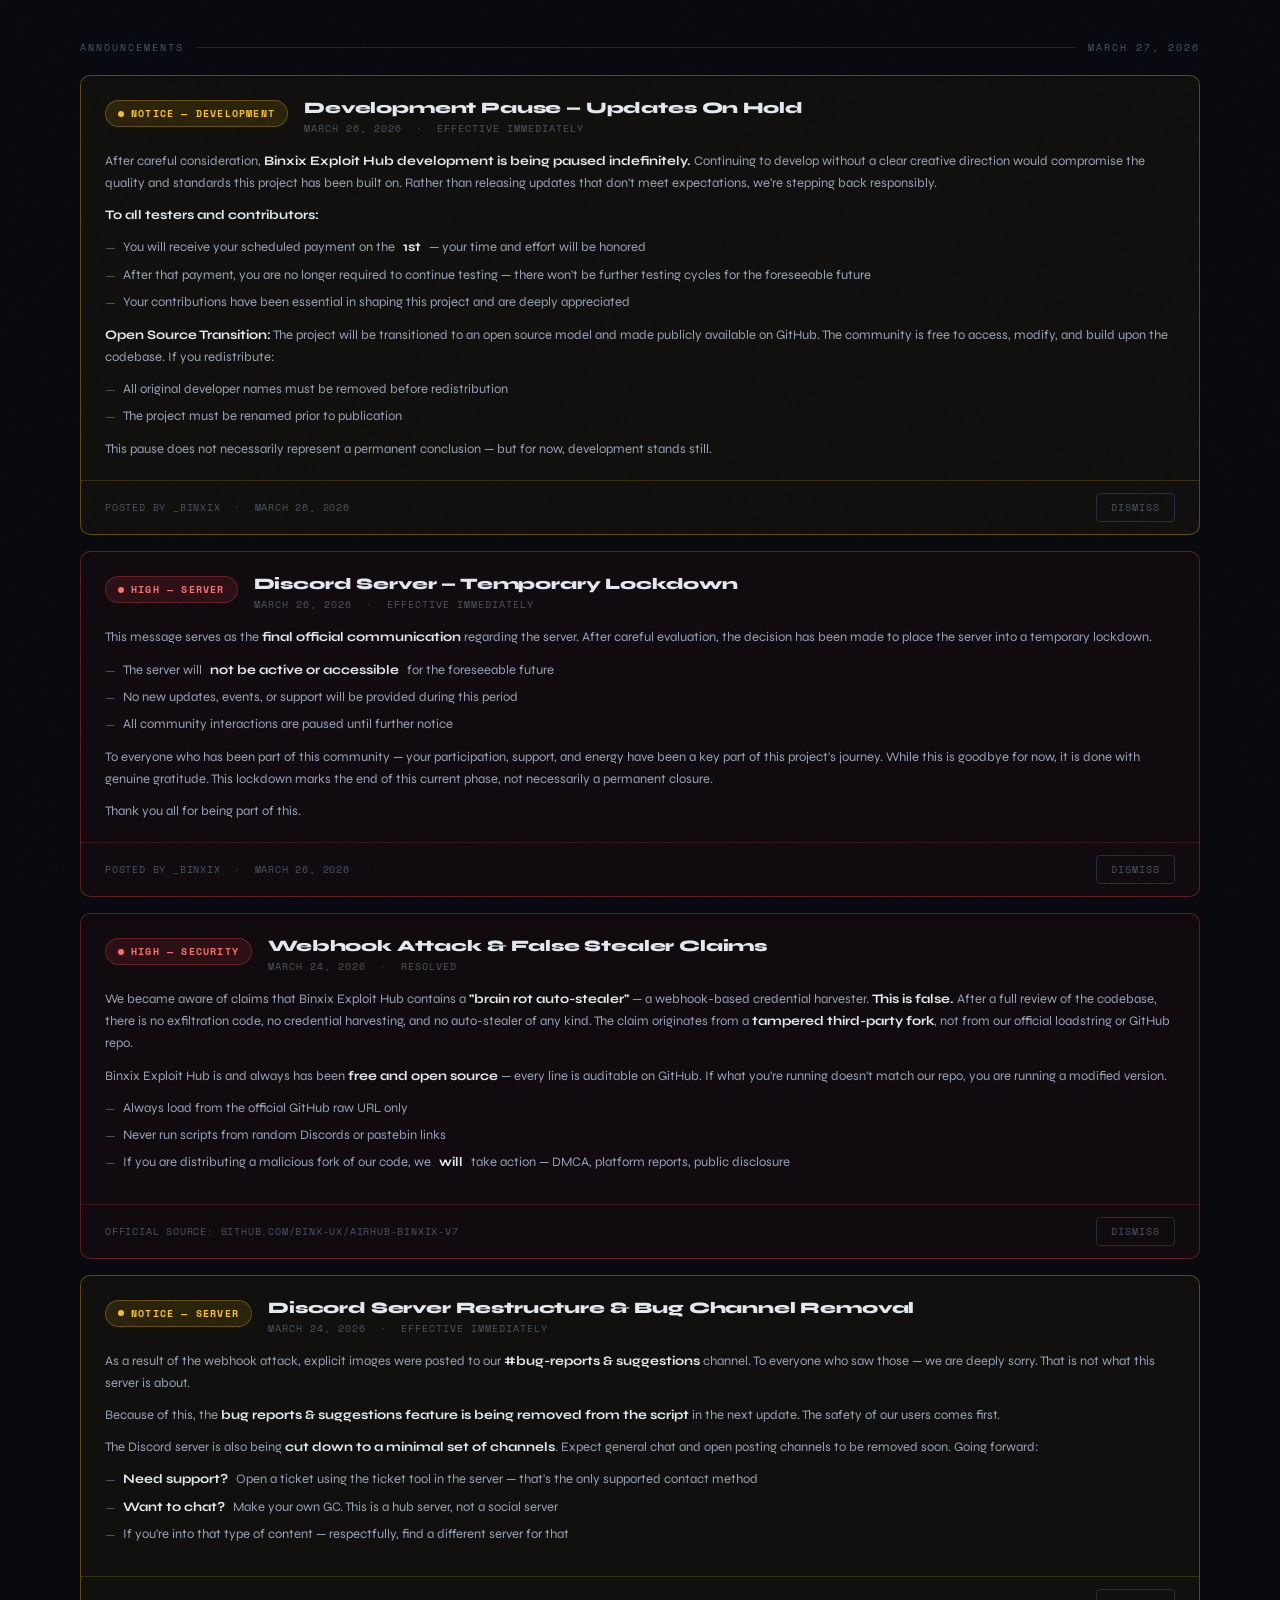
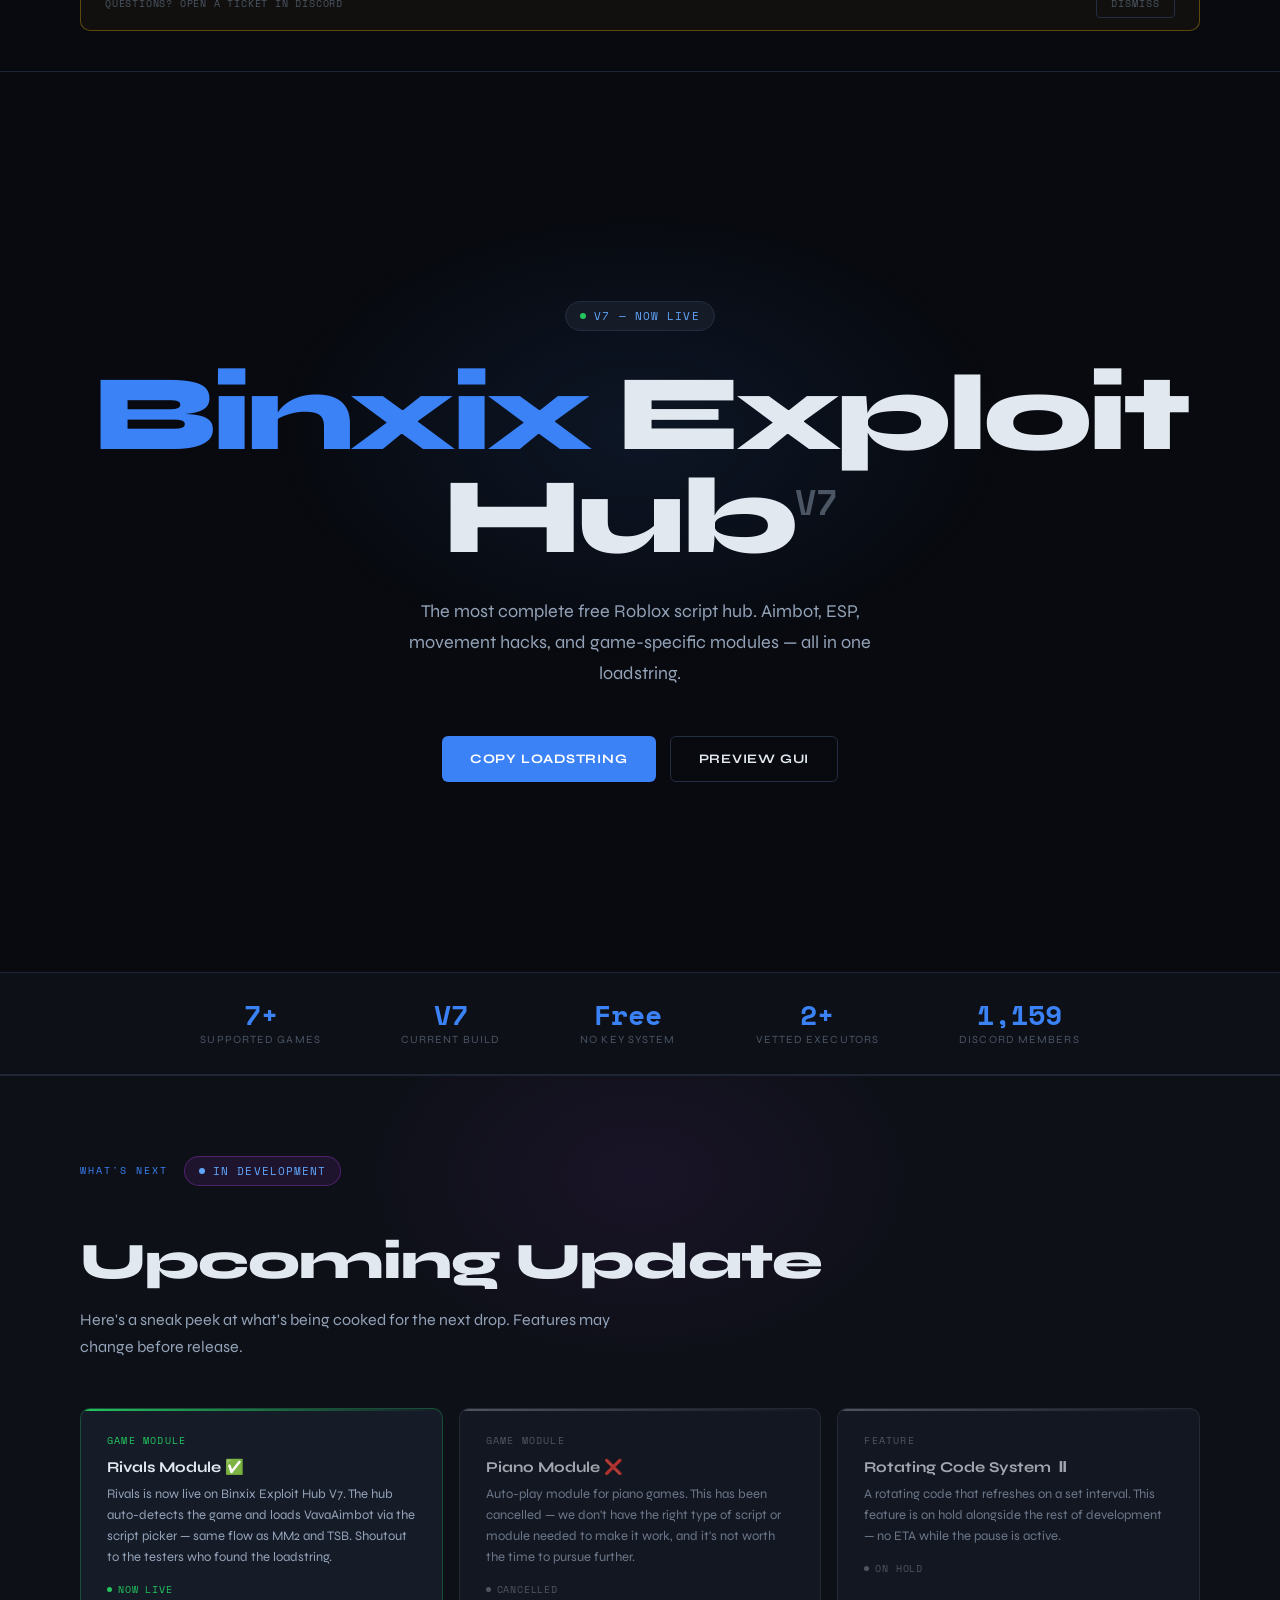
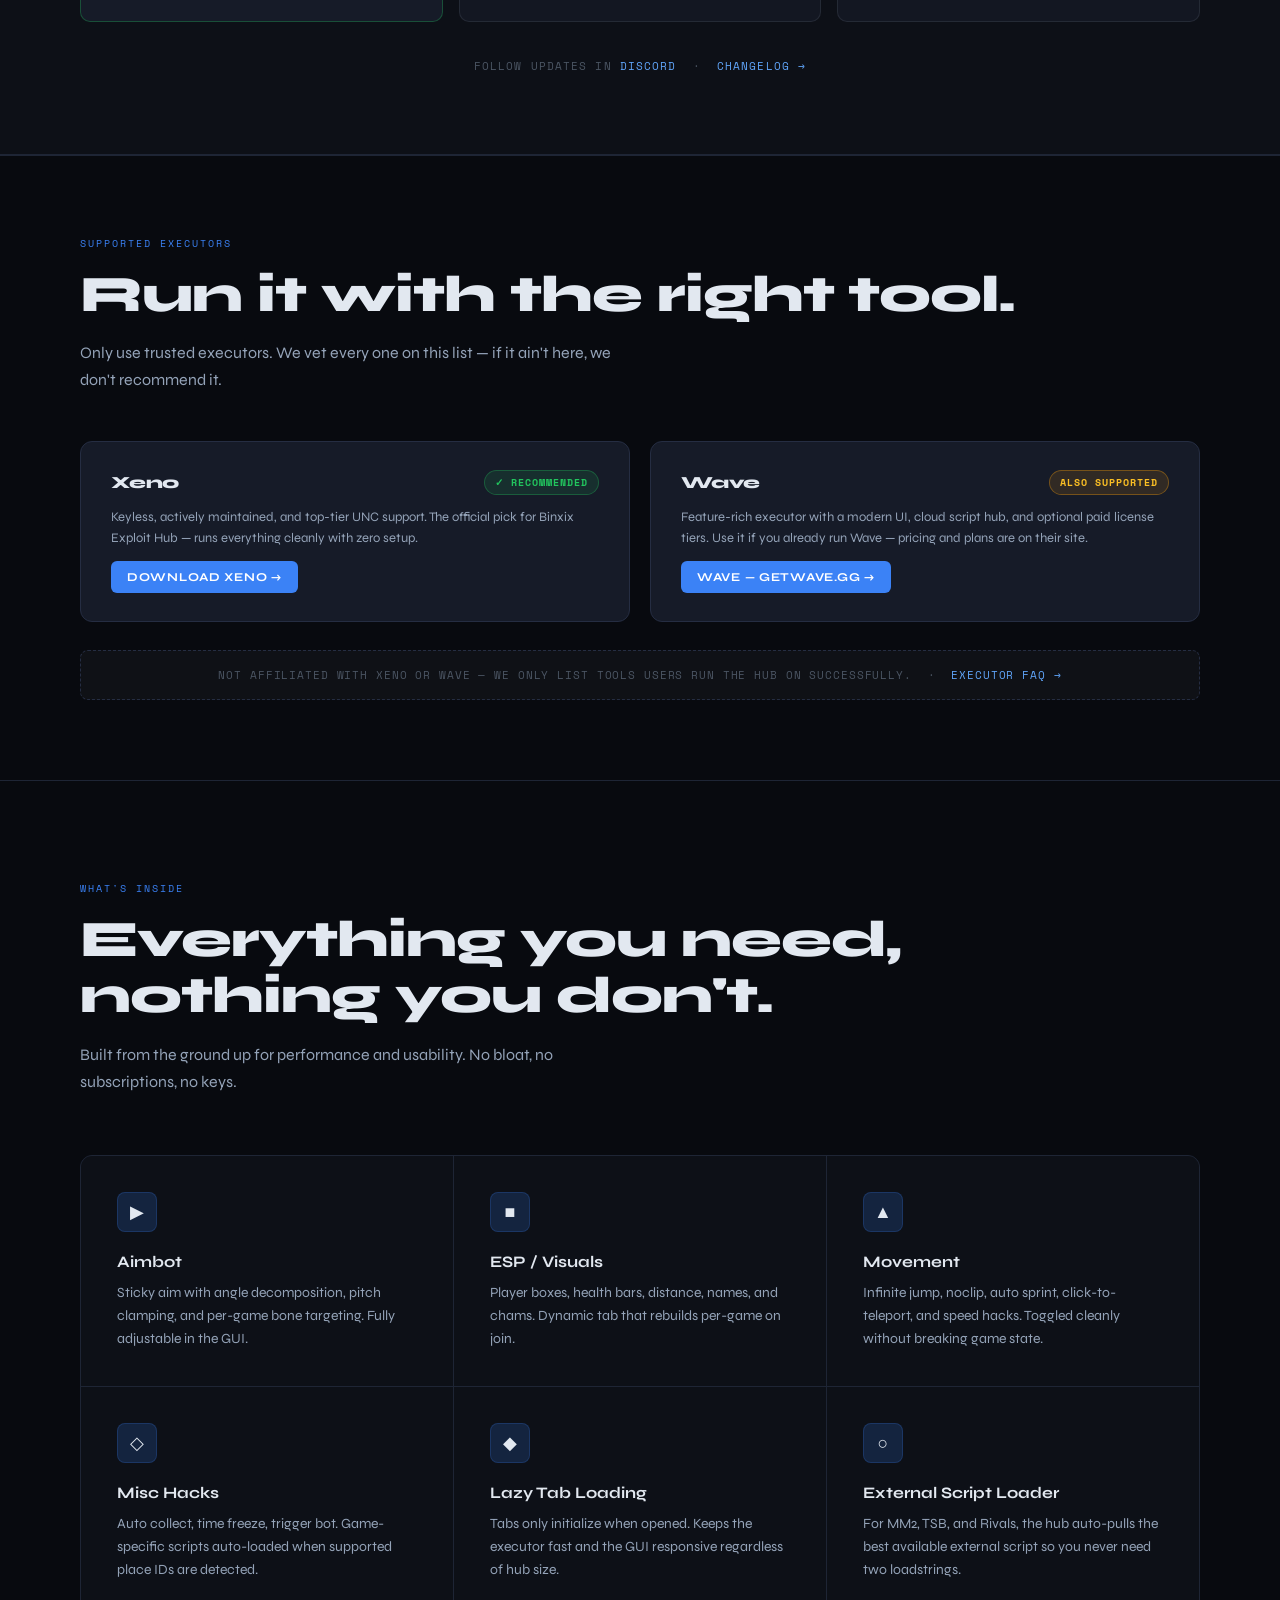
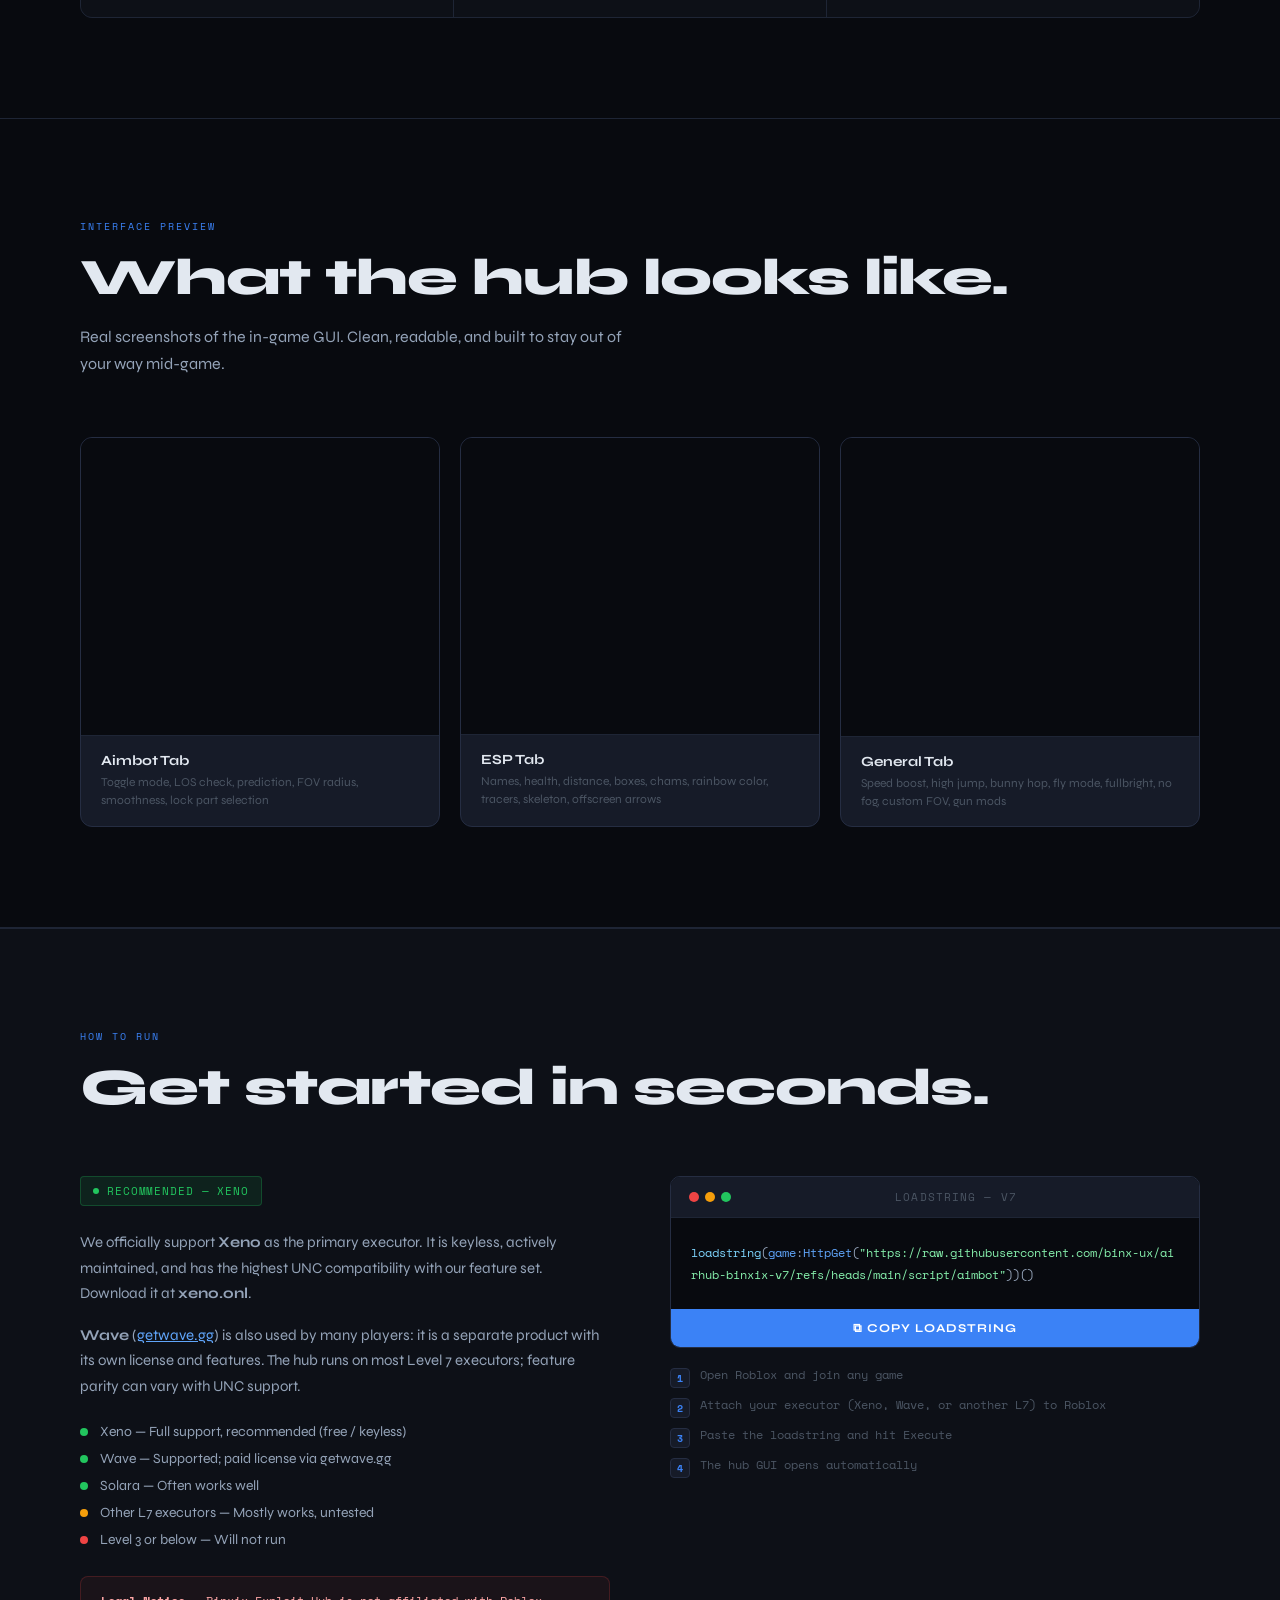
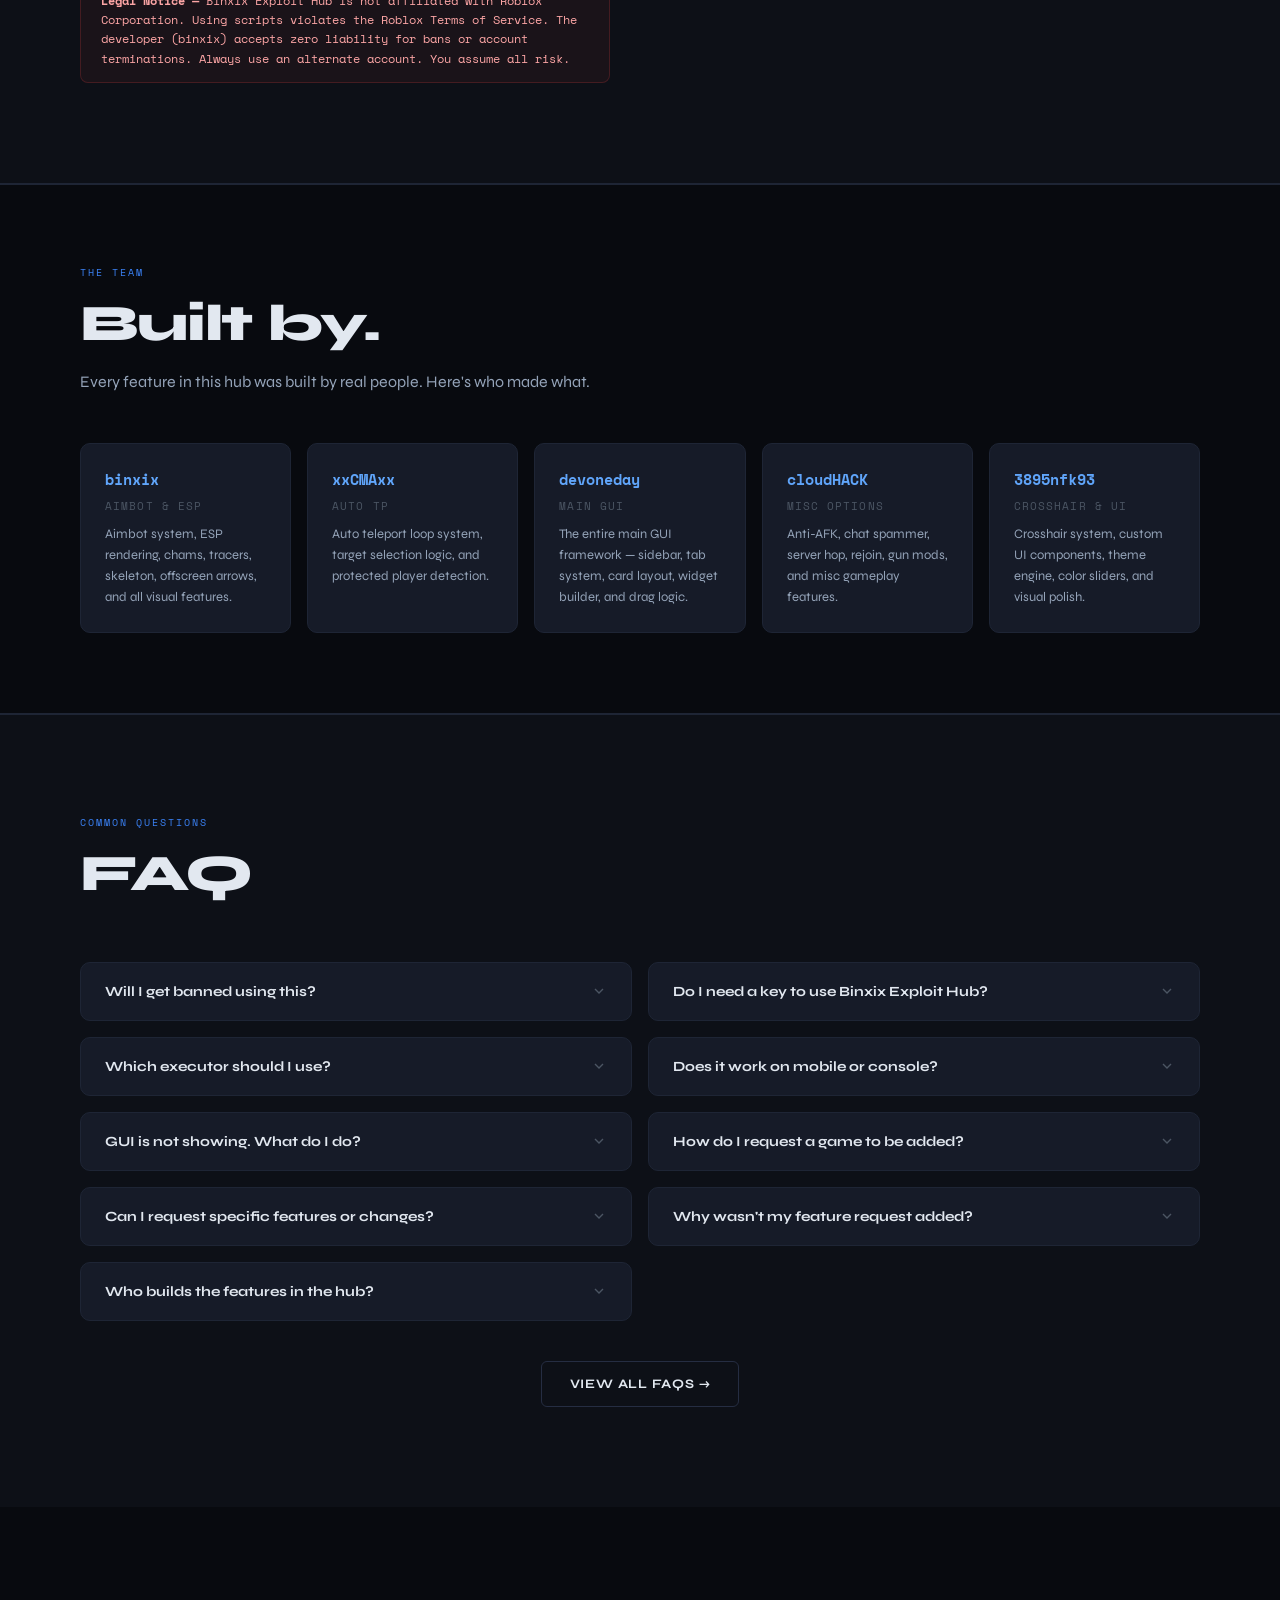
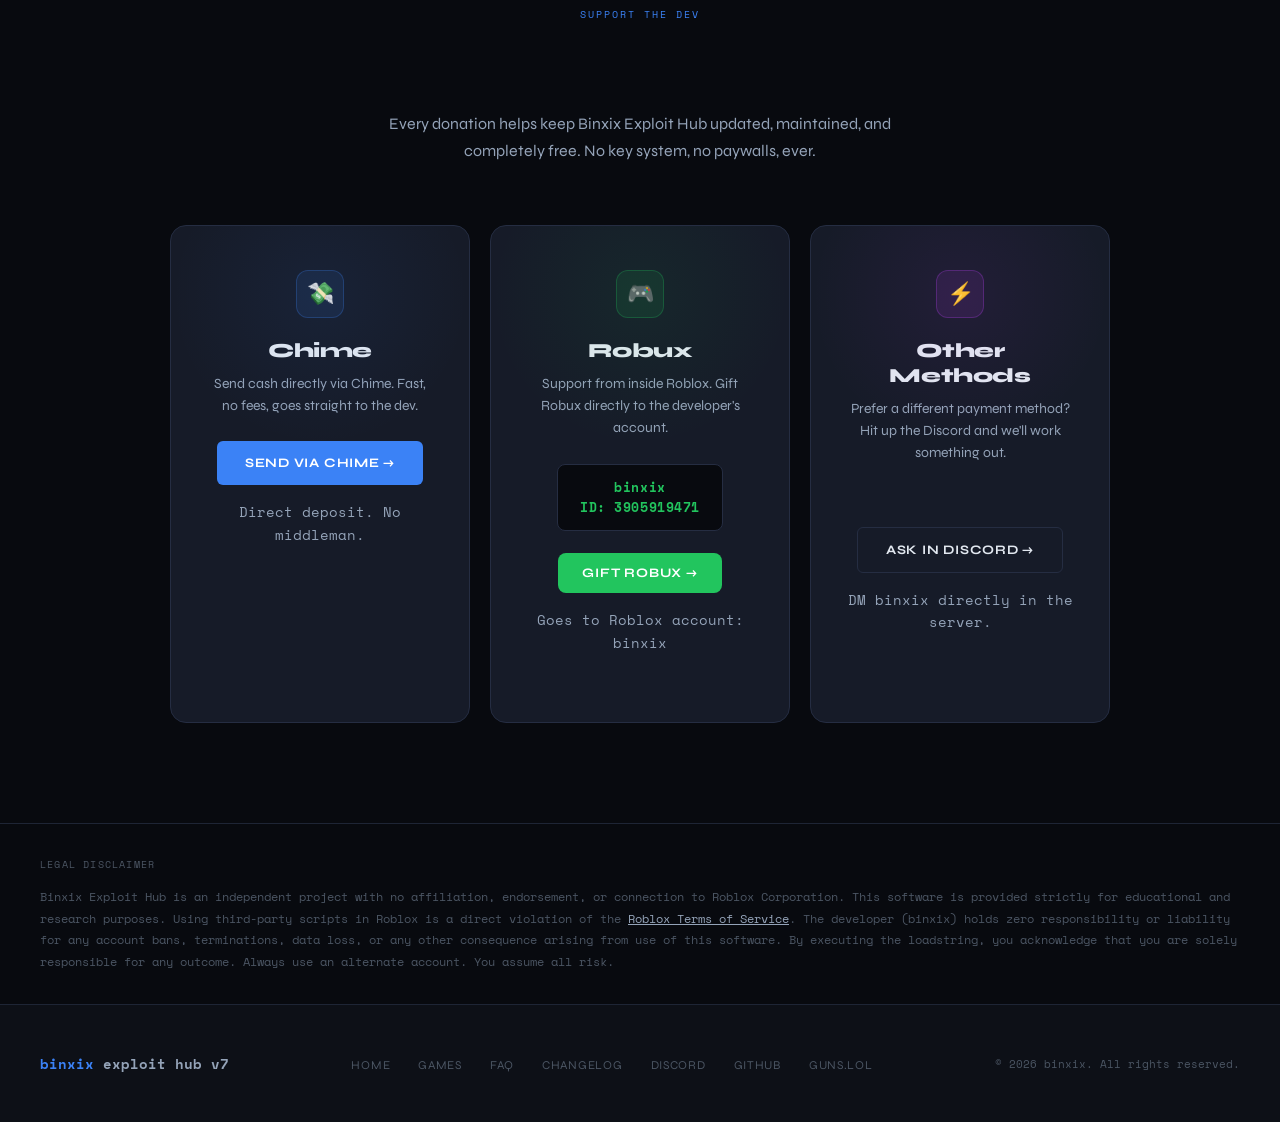
==== index.html @ 873232ff "Short description of what you changed." ====
<!DOCTYPE html>
<html lang="en">
<head>
  <!-- SEO/social URLs use https://binx-ux.github.io/NIX/ — search & replace if you use a custom domain. -->
  <meta charset="UTF-8" />
  <meta name="viewport" content="width=device-width, initial-scale=1.0" />
  <title>Binxix Exploit Hub — Roblox Script Hub</title>
  <meta name="description" content="Binxix Exploit Hub — free Roblox script hub. Aimbot, ESP, movement hacks, and game-specific modules — one loadstring." />
  <link rel="icon" type="image/png" href="assets/images/favicon.png" />
  <link rel="apple-touch-icon" href="assets/images/favicon.png" />
  <meta name="theme-color" content="#080a0f" />
  <link rel="canonical" href="https://binx-ux.github.io/NIX/" />
  <link rel="manifest" href="manifest.webmanifest" />
  <meta property="og:type" content="website" />
  <meta property="og:url" content="https://binx-ux.github.io/NIX/" />
  <meta property="og:title" content="Binxix Exploit Hub — Roblox Script Hub" />
  <meta property="og:description" content="Binxix Exploit Hub — free Roblox script hub. Aimbot, ESP, movement hacks, and game-specific modules — one loadstring." />
  <meta property="og:image" content="https://binx-ux.github.io/NIX/assets/images/favicon.png" />
  <meta property="og:site_name" content="Binxix Exploit Hub" />
  <meta name="twitter:card" content="summary_large_image" />
  <meta name="twitter:title" content="Binxix Exploit Hub — Roblox Script Hub" />
  <meta name="twitter:description" content="Binxix Exploit Hub — free Roblox script hub. Aimbot, ESP, movement hacks, and game-specific modules — one loadstring." />
  <meta name="twitter:image" content="https://binx-ux.github.io/NIX/assets/images/favicon.png" />
  <link rel="preconnect" href="https://fonts.googleapis.com" />
  <link rel="preconnect" href="https://fonts.gstatic.com" crossorigin />
  <link href="https://fonts.googleapis.com/css2?family=Space+Mono:wght@400;700&family=Syne:wght@400;600;700;800&display=swap" rel="stylesheet" />
  <link rel="stylesheet" href="assets/css/shared.css" />
  <style>
    /* ── ANNOUNCEMENTS BANNER ── */
    #announcements {
      position: relative;
      z-index: 900;
      background: var(--bg);
      border-bottom: 1px solid var(--border);
      padding: 40px 0 0;
    }
    #announcements > .ann-inner {
      max-width: 1200px;
      margin: 0 auto;
      padding: 0 40px 40px;
      display: flex;
      flex-direction: column;
      gap: 16px;
    }
    .ann-header {
      display: flex;
      align-items: center;
      gap: 12px;
      margin-bottom: 4px;
    }
    .ann-header-label {
      font-family: 'Space Mono', monospace;
      font-size: 10px;
      letter-spacing: 0.2em;
      text-transform: uppercase;
      color: var(--text3);
    }
    .ann-divider {
      flex: 1;
      height: 1px;
      background: var(--border);
    }

    /* individual notice card */
    .ann-card {
      border-radius: 10px;
      border: 1px solid;
      overflow: hidden;
      position: relative;
    }
    .ann-card.ann-red  { border-color: rgba(239,68,68,0.35); background: rgba(239,68,68,0.04); }
    .ann-card.ann-yellow { border-color: rgba(234,179,8,0.35); background: rgba(234,179,8,0.04); }

    .ann-card-top {
      display: flex;
      align-items: flex-start;
      gap: 16px;
      padding: 22px 24px 0;
    }
    .ann-severity {
      display: inline-flex;
      align-items: center;
      gap: 7px;
      font-family: 'Space Mono', monospace;
      font-size: 10px;
      font-weight: 700;
      text-transform: uppercase;
      letter-spacing: 0.12em;
      padding: 5px 12px;
      border-radius: 100px;
      flex-shrink: 0;
      margin-top: 2px;
    }
    .ann-red  .ann-severity { background: rgba(239,68,68,0.12); border: 1px solid rgba(239,68,68,0.3); color: #f87171; }
    .ann-yellow .ann-severity { background: rgba(234,179,8,0.12); border: 1px solid rgba(234,179,8,0.3); color: #fbbf24; }
    .ann-severity::before {
      content: '';
      width: 6px; height: 6px;
      border-radius: 50%;
      background: currentColor;
      animation: blink 2s infinite;
    }

    .ann-title-wrap { flex: 1; }
    .ann-title {
      font-family: 'Syne', sans-serif;
      font-size: 16px;
      font-weight: 800;
      letter-spacing: -0.01em;
      line-height: 1.2;
      margin-bottom: 4px;
    }
    .ann-date {
      font-family: 'Space Mono', monospace;
      font-size: 10px;
      color: var(--text3);
      letter-spacing: 0.1em;
      text-transform: uppercase;
    }

    .ann-body {
      padding: 14px 24px 20px;
      font-size: 13px;
      color: var(--text2);
      line-height: 1.7;
    }
    .ann-body p { margin: 0 0 10px; }
    .ann-body p:last-child { margin-bottom: 0; }

    .ann-body strong { color: var(--text); }

    .ann-body .ann-list {
      list-style: none;
      padding: 0;
      margin: 6px 0 10px;
      display: flex;
      flex-direction: column;
      gap: 4px;
    }
    .ann-body .ann-list li {
      display: flex;
      align-items: flex-start;
      gap: 8px;
      font-size: 13px;
      color: var(--text2);
    }
    .ann-body .ann-list li::before {
      content: '—';
      color: var(--text3);
      flex-shrink: 0;
      margin-top: 1px;
    }

    .ann-footer {
      border-top: 1px solid;
      padding: 12px 24px;
      display: flex;
      align-items: center;
      justify-content: space-between;
      gap: 12px;
      flex-wrap: wrap;
    }
    .ann-red  .ann-footer { border-color: rgba(239,68,68,0.18); }
    .ann-yellow .ann-footer { border-color: rgba(234,179,8,0.18); }

    .ann-footer-note {
      font-family: 'Space Mono', monospace;
      font-size: 10px;
      color: var(--text3);
      letter-spacing: 0.08em;
      text-transform: uppercase;
    }
    .ann-dismiss {
      background: none;
      border: 1px solid var(--border2);
      color: var(--text3);
      font-family: 'Space Mono', monospace;
      font-size: 10px;
      letter-spacing: 0.1em;
      text-transform: uppercase;
      padding: 6px 14px;
      border-radius: 4px;
      cursor: pointer;
      transition: color 0.2s, border-color 0.2s;
    }
    .ann-dismiss:hover { color: var(--text); border-color: var(--text3); }

    /* collapse animation */
    .ann-card {
      transition: max-height 0.4s ease, opacity 0.3s ease, margin 0.3s ease;
      max-height: 800px;
      opacity: 1;
    }
    .ann-card.dismissed {
      max-height: 0 !important;
      opacity: 0;
      margin: 0;
      border: none;
      padding: 0;
      overflow: hidden;
    }

    #announcements.all-dismissed {
      display: none;
    }

    @media (max-width: 600px) {
      #announcements > .ann-inner { padding: 0 20px 32px; }
      .ann-card-top { flex-direction: column; gap: 10px; }
      .ann-title { font-size: 14px; }
    }

    /* ── REST OF PAGE STYLES (unchanged) ── */
    #loader {
      position: fixed; inset: 0;
      background: var(--bg);
      z-index: 10000;
      display: flex; flex-direction: column;
      align-items: center; justify-content: center; gap: 28px;
      transition: opacity 0.5s ease;
    }
    #loader.done { opacity: 0; pointer-events: none; }
    .loader-logo { font-family: 'Space Mono', monospace; font-size: 22px; font-weight: 700; letter-spacing: 0.08em; color: var(--text); animation: lpulse 1s ease infinite alternate; }
    .loader-logo span { color: var(--accent); }
    @keyframes lpulse { from{opacity:0.4} to{opacity:1} }
    .loader-bar-wrap { width: 220px; height: 2px; background: var(--border); border-radius: 2px; overflow: hidden; }
    .loader-bar { height: 100%; background: var(--accent); animation: lfill 1.3s cubic-bezier(.4,0,.2,1) forwards; }
    @keyframes lfill { from{width:0} to{width:100%} }
    .loader-tag { font-family: 'Space Mono', monospace; font-size: 10px; color: var(--text3); letter-spacing: 0.2em; text-transform: uppercase; }

    .hero {
      min-height: 100vh; display: flex; flex-direction: column;
      align-items: center; justify-content: center; text-align: center;
      padding: 120px 40px 80px; position: relative; z-index: 1;
    }
    .hero-glow {
      position: absolute; top: 40%; left: 50%; transform: translate(-50%,-50%);
      width: 800px; height: 500px;
      background: radial-gradient(ellipse, rgba(59,130,246,0.10) 0%, transparent 65%);
      pointer-events: none;
    }
    .hero-tag {
      display: inline-flex; align-items: center; gap: 8px;
      background: var(--surface); border: 1px solid var(--border2);
      padding: 6px 14px; border-radius: 100px;
      font-size: 11px; font-family: 'Space Mono', monospace;
      color: var(--accent2); letter-spacing: 0.1em; text-transform: uppercase; margin-bottom: 32px;
      animation: fadeUp 0.6s 1.5s ease both;
    }
    .hero-tag::before { content:''; width:6px; height:6px; background:var(--green); border-radius:50%; animation:blink 2s infinite; }
    @keyframes blink { 0%,100%{opacity:1} 50%{opacity:0.2} }
    .hero h1 { font-size: clamp(56px,9vw,108px); font-weight:800; line-height:0.95; letter-spacing:-0.04em; animation:fadeUp 0.6s 1.6s ease both; }
    .hero h1 .hl { color: var(--accent); }
    .hero h1 .ver { font-family:'Space Mono',monospace; font-size:0.32em; color:var(--text3); vertical-align:super; letter-spacing:0; }
    .hero-sub { font-size:clamp(15px,2vw,18px); color:var(--text2); max-width:500px; line-height:1.7; margin:28px auto 48px; animation:fadeUp 0.6s 1.7s ease both; }
    .hero-actions { display:flex; gap:14px; flex-wrap:wrap; justify-content:center; animation:fadeUp 0.6s 1.8s ease both; }
    @keyframes fadeUp { from{opacity:0;transform:translateY(20px)} to{opacity:1;transform:translateY(0)} }

    .stats-bar {
      border-top:1px solid var(--border); border-bottom:1px solid var(--border);
      background:var(--bg2); padding:28px 40px;
      display:flex; justify-content:center; gap:80px; flex-wrap:wrap;
      position:relative; z-index:1;
    }
    .stat { text-align:center; }
    .stat-num { font-family:'Space Mono',monospace; font-size:28px; font-weight:700; color:var(--accent); line-height:1; }
    .stat-label { font-size:11px; color:var(--text3); text-transform:uppercase; letter-spacing:0.1em; margin-top:4px; }

    section { padding:100px 40px; max-width:1200px; margin:0 auto; position:relative; z-index:1; }

    #upcoming {
      background: var(--bg2);
      border-top: 1px solid var(--border);
      border-bottom: 1px solid var(--border);
      max-width: 100%;
      padding: 80px 0;
      position: relative;
      z-index: 1;
      overflow: hidden;
    }
    #upcoming::before {
      content: '';
      position: absolute;
      top: -100px; left: 50%; transform: translateX(-50%);
      width: 600px; height: 400px;
      background: radial-gradient(ellipse, rgba(191,64,255,0.07) 0%, transparent 70%);
      pointer-events: none;
    }
    #upcoming > .inner { max-width: 1200px; margin: 0 auto; padding: 0 40px; }
    .upcoming-header { display: flex; align-items: center; gap: 16px; margin-bottom: 48px; flex-wrap: wrap; }
    .upcoming-badge {
      display: inline-flex; align-items: center; gap: 8px;
      background: rgba(191,64,255,0.1); border: 1px solid rgba(191,64,255,0.3);
      color: var(--accent2); font-size: 11px; font-family: 'Space Mono', monospace;
      padding: 6px 14px; border-radius: 100px; letter-spacing: 0.1em; text-transform: uppercase;
    }
    .upcoming-badge::before { content:''; width:6px; height:6px; background:var(--accent2); border-radius:50%; animation:blink 1.5s infinite; }
    .upcoming-grid {
      display: grid;
      grid-template-columns: repeat(auto-fit, minmax(260px, 1fr));
      gap: 16px;
    }
    .upcoming-item {
      background: var(--surface);
      border: 1px solid var(--border);
      border-radius: 10px;
      padding: 24px 26px;
      position: relative;
      overflow: hidden;
      transition: border-color 0.2s, transform 0.2s;
    }
    .upcoming-item:hover { border-color: rgba(191,64,255,0.4); transform: translateY(-2px); }
    .upcoming-item::before {
      content: '';
      position: absolute;
      top: 0; left: 0; right: 0; height: 2px;
      background: linear-gradient(90deg, var(--accent2), transparent);
      opacity: 0;
      transition: opacity 0.2s;
    }
    .upcoming-item:hover::before { opacity: 1; }
    .upcoming-item.live { border-color: rgba(34,197,94,0.3); }
    .upcoming-item.live::before { background: linear-gradient(90deg, var(--green), transparent); opacity: 1; }
    .upcoming-item.live:hover { border-color: rgba(34,197,94,0.55); }
    .upcoming-item.cancelled { border-color: rgba(107,114,128,0.3); opacity: 0.7; }
    .upcoming-item.cancelled::before { background: linear-gradient(90deg, #6b7280, transparent); opacity: 1; }
    .upcoming-item.cancelled:hover { border-color: rgba(107,114,128,0.5); transform: none; }
    .upcoming-item-tag { font-family: 'Space Mono', monospace; font-size: 10px; color: var(--accent2); text-transform: uppercase; letter-spacing: 0.12em; margin-bottom: 10px; }
    .upcoming-item.live .upcoming-item-tag { color: var(--green); }
    .upcoming-item.cancelled .upcoming-item-tag { color: #6b7280; }
    .upcoming-item h4 { font-size: 15px; font-weight: 700; margin-bottom: 8px; }
    .upcoming-item p { font-size: 13px; color: var(--text2); line-height: 1.6; }
    .upcoming-status { display: inline-flex; align-items: center; gap: 6px; font-family: 'Space Mono', monospace; font-size: 10px; color: var(--text3); margin-top: 14px; text-transform: uppercase; letter-spacing: 0.08em; }
    .upcoming-status .dot { width: 5px; height: 5px; border-radius: 50%; }
    .upcoming-status .dot.wip { background: var(--accent2); animation: blink 1.5s infinite; }
    .upcoming-status .dot.live { background: var(--green); }
    .upcoming-status .dot.soon { background: var(--yellow); }
    .upcoming-status .dot.delayed { background: var(--red); }
    .upcoming-status .dot.eta { background: #f97316; }
    .upcoming-status .dot.cancelled { background: #6b7280; }
    .upcoming-status.cancelled-status { color: #6b7280; }
    .upcoming-status.live-status { color: var(--green); }

    #executors { background:var(--bg); border-top:1px solid var(--border); border-bottom:1px solid var(--border); max-width:100%; padding:80px 0; position:relative; z-index:1; }
    #executors > .inner { max-width:1200px; margin:0 auto; padding:0 40px; }
    .executor-cards { display:flex; gap:20px; flex-wrap:wrap; margin-top:48px; }
    .exec-card { background: var(--surface); border: 1px solid var(--border2); border-radius:12px; padding: 28px 30px; flex: 1; min-width: 240px; display: flex; flex-direction: column; gap: 12px; transition: border-color 0.2s, transform 0.2s; }
    .exec-card:hover { border-color: rgba(59,130,246,0.45); transform: translateY(-2px); }
    .exec-card.coming { opacity: 0.55; cursor: default; }
    .exec-card.coming:hover { transform: none; border-color: var(--border2); }
    .exec-card-top { display:flex; align-items:center; justify-content:space-between; gap:12px; }
    .exec-card-name { font-size:17px; font-weight:800; letter-spacing:-0.01em; }
    .exec-status-pill { font-family:'Space Mono',monospace; font-size:10px; font-weight:700; text-transform:uppercase; letter-spacing:0.1em; padding: 4px 10px; border-radius:100px; }
    .pill-green { background:rgba(34,197,94,0.12); border:1px solid rgba(34,197,94,0.3); color:var(--green); }
    .pill-gray  { background:rgba(255,255,255,0.05); border:1px solid var(--border); color:var(--text3); }
    .pill-amber { background:rgba(245,158,11,0.12); border:1px solid rgba(245,158,11,0.35); color:#fbbf24; }
    .exec-card p { font-size:13px; color:var(--text2); line-height:1.6; flex:1; }
    .exec-card a.btn-sm { display:inline-flex; align-items:center; gap:6px; background:var(--accent); color:#fff; text-decoration:none; font-family:'Syne',sans-serif; font-size:12px; font-weight:700; padding:9px 16px; border-radius:6px; text-transform:uppercase; letter-spacing:0.06em; transition:background 0.2s; align-self:flex-start; }
    .exec-card a.btn-sm:hover { background:var(--accent3); }
    .exec-standby { margin-top:28px; background:rgba(255,255,255,0.03); border:1px dashed var(--border2); border-radius:8px; padding:16px 22px; font-family:'Space Mono',monospace; font-size:11px; color:var(--text3); letter-spacing:0.08em; text-align:center; text-transform:uppercase; }
    .exec-standby span { color:var(--accent2); }

    .features-grid { display:grid; grid-template-columns:repeat(auto-fit,minmax(280px,1fr)); gap:1px; background:var(--border); border:1px solid var(--border); border-radius:12px; overflow:hidden; margin-top:60px; }
    .feature-card { background:var(--bg2); padding:36px; transition:background 0.2s; }
    .feature-card:hover { background:var(--surface); }
    .feature-icon { width:40px; height:40px; border-radius:8px; background:var(--glow); border:1px solid rgba(59,130,246,0.2); display:flex; align-items:center; justify-content:center; font-size:18px; margin-bottom:20px; }
    .feature-card h3 { font-size:16px; font-weight:700; margin-bottom:10px; }
    .feature-card p { font-size:14px; color:var(--text2); line-height:1.65; }

    .preview-grid { display:grid; grid-template-columns:repeat(auto-fit,minmax(300px,1fr)); gap:20px; margin-top:60px; }
    .preview-card { background:var(--surface); border:1px solid var(--border2); border-radius:12px; overflow:hidden; transition:border-color 0.2s,transform 0.2s; }
    .preview-card:hover { border-color: rgba(191,64,255,0.5); transform:translateY(-3px); box-shadow: 0 12px 40px rgba(191,64,255,0.08); }
    .preview-screen-img { background:var(--bg); border-bottom:1px solid var(--border); overflow:hidden; line-height:0; }
    .preview-screen-img img { width:100%; display:block; object-fit:cover; transition: transform 0.3s ease; }
    .preview-card:hover .preview-screen-img img { transform: scale(1.02); }
    .preview-label { padding:16px 20px; }
    .preview-label h4 { font-size:14px; font-weight:700; margin-bottom:4px; }
    .preview-label p { font-size:12px; color:var(--text3); line-height:1.5; }

    #executor { background:var(--bg2); border-top:1px solid var(--border); border-bottom:1px solid var(--border); max-width:100%; padding:100px 0; position:relative; z-index:1; }
    #executor > .inner { max-width:1200px; margin:0 auto; padding:0 40px; }
    .executor-layout { display:grid; grid-template-columns:1fr 1fr; gap:60px; align-items:start; margin-top:60px; }
    .executor-badge { display:inline-flex; align-items:center; gap:8px; background:rgba(34,197,94,0.1); border:1px solid rgba(34,197,94,0.25); color:var(--green); font-size:11px; font-family:'Space Mono',monospace; padding:6px 12px; border-radius:4px; letter-spacing:0.08em; text-transform:uppercase; margin-bottom:24px; }
    .executor-badge::before { content:''; width:6px; height:6px; background:currentColor; border-radius:50%; }
    .executor-info p { color:var(--text2); font-size:15px; line-height:1.7; margin-bottom:16px; }
    .compat-list { list-style:none; display:flex; flex-direction:column; gap:10px; margin-top:24px; }
    .compat-list li { display:flex; align-items:center; gap:12px; font-size:14px; color:var(--text2); }
    .compat-dot { width:8px; height:8px; border-radius:50%; flex-shrink:0; }
    .dot-green{background:var(--green)} .dot-yellow{background:var(--yellow)} .dot-red{background:var(--red)}
    .code-box { background:var(--bg); border:1px solid var(--border2); border-radius:10px; overflow:hidden; }
    .code-header { display:flex; align-items:center; justify-content:space-between; padding:12px 18px; border-bottom:1px solid var(--border); background:var(--surface); }
    .code-dots { display:flex; gap:6px; }
    .code-dot { width:10px; height:10px; border-radius:50%; }
    .code-dot.r{background:#ef4444} .code-dot.y{background:#f59e0b} .code-dot.g{background:#22c55e}
    .code-label { font-family:'Space Mono',monospace; font-size:11px; color:var(--text3); letter-spacing:0.1em; }
    .code-body { padding:24px 20px; font-family:'Space Mono',monospace; font-size:12px; line-height:1.8; color:var(--text2); word-break:break-all; }
    .code-body .kw{color:#7dd3fc} .code-body .fn{color:var(--accent2)} .code-body .str{color:#86efac}
    .copy-btn { display:flex; align-items:center; gap:8px; background:var(--accent); color:#fff; border:none; font-family:'Syne',sans-serif; font-size:12px; font-weight:700; padding:12px 18px; cursor:pointer; width:100%; justify-content:center; text-transform:uppercase; letter-spacing:0.08em; transition:background 0.2s; }
    .copy-btn:hover { background:var(--accent3); }
    .steps-list { list-style:none; display:flex; flex-direction:column; gap:8px; margin-top:18px; font-family:'Space Mono',monospace; font-size:12px; color:var(--text3); }
    .steps-list li { display:flex; gap:10px; align-items:flex-start; }
    .step-num { background:var(--surface); border:1px solid var(--border2); color:var(--accent); font-size:10px; width:20px; height:20px; border-radius:4px; display:flex; align-items:center; justify-content:center; flex-shrink:0; margin-top:2px; font-weight:700; }
    .disclaimer { background:rgba(239,68,68,0.06); border:1px solid rgba(239,68,68,0.2); border-radius:8px; padding:14px 20px; font-size:12px; color:#fca5a5; font-family:'Space Mono',monospace; line-height:1.6; margin-top:28px; }

    #faq { background:var(--bg2); border-top:1px solid var(--border); max-width:100%; padding:100px 0; position:relative; z-index:1; }
    #faq > .inner { max-width:1200px; margin:0 auto; padding:0 40px; }
    .faq-grid { display:grid; grid-template-columns:1fr 1fr; gap:16px; margin-top:60px; }
    .faq-item { background:var(--surface); border:1px solid var(--border); border-radius:10px; overflow:hidden; }
    .faq-q { width:100%; background:none; border:none; padding:20px 24px; text-align:left; display:flex; align-items:center; justify-content:space-between; gap:16px; cursor:pointer; font-family:'Syne',sans-serif; font-size:14px; font-weight:700; color:var(--text); transition:color 0.2s; }
    .faq-q:hover { color:var(--accent2); }
    .faq-chevron { width:16px; height:16px; color:var(--text3); flex-shrink:0; transition:transform 0.3s; }
    .faq-item.open .faq-chevron { transform:rotate(180deg); }
    .faq-a { max-height:0; overflow:hidden; transition:max-height 0.35s ease, padding 0.2s; font-size:14px; color:var(--text2); line-height:1.7; padding:0 24px; }
    .faq-item.open .faq-a { max-height:300px; padding:0 24px 20px; }

    #credits { background: var(--bg); border-top: 1px solid var(--border); border-bottom: 1px solid var(--border); max-width: 100%; padding: 80px 0; position: relative; z-index: 1; }
    #credits > .inner { max-width: 1200px; margin: 0 auto; padding: 0 40px; }
    .credits-grid { display: grid; grid-template-columns: repeat(auto-fit, minmax(200px, 1fr)); gap: 16px; margin-top: 48px; }
    .credit-card { background: var(--surface); border: 1px solid var(--border); border-radius: 10px; padding: 24px; position: relative; overflow: hidden; transition: border-color 0.2s, transform 0.2s; }
    .credit-card:hover { border-color: rgba(191,64,255,0.4); transform: translateY(-2px); }
    .credit-card::before { content: ''; position: absolute; top: 0; left: 0; right: 0; height: 2px; background: linear-gradient(90deg, var(--accent2), transparent); opacity: 0; transition: opacity 0.2s; }
    .credit-card:hover::before { opacity: 1; }
    .credit-handle { font-family: 'Space Mono', monospace; font-size: 15px; font-weight: 700; color: var(--accent2); margin-bottom: 8px; }
    .credit-role { font-size: 11px; text-transform: uppercase; letter-spacing: 0.1em; color: var(--text3); font-family: 'Space Mono', monospace; margin-bottom: 10px; }
    .credit-desc { font-size: 13px; color: var(--text2); line-height: 1.6; }

    #donate { text-align:center; }
    .donate-cards-wrap { display: flex; gap: 20px; flex-wrap: wrap; justify-content: center; margin-top: 60px; }
    .donate-card { background: var(--surface); border: 1px solid var(--border2); border-radius: 16px; padding: 44px 36px; width: 300px; flex-shrink: 0; position: relative; overflow: hidden; text-align: center; transition: border-color 0.2s, transform 0.2s; }
    .donate-card:hover { transform: translateY(-3px); }
    .donate-card.chime-card:hover { border-color: rgba(59,130,246,0.5); }
    .donate-card.robux-card:hover { border-color: rgba(34,197,94,0.5); }
    .donate-card.other-card:hover { border-color: rgba(191,64,255,0.5); }
    .donate-card::before { content:''; position:absolute; top:-80px; left:50%; transform:translateX(-50%); width:300px; height:300px; pointer-events:none; }
    .donate-card.chime-card::before { background: radial-gradient(ellipse,rgba(59,130,246,0.07) 0%,transparent 70%); }
    .donate-card.robux-card::before { background: radial-gradient(ellipse,rgba(34,197,94,0.07) 0%,transparent 70%); }
    .donate-card.other-card::before { background: radial-gradient(ellipse,rgba(191,64,255,0.07) 0%,transparent 70%); }
    .donate-card-icon { width: 48px; height: 48px; border-radius: 12px; display: flex; align-items: center; justify-content: center; font-size: 22px; margin: 0 auto 20px; }
    .chime-card .donate-card-icon { background: rgba(59,130,246,0.1); border: 1px solid rgba(59,130,246,0.25); }
    .robux-card .donate-card-icon { background: rgba(34,197,94,0.1); border: 1px solid rgba(34,197,94,0.25); }
    .other-card .donate-card-icon { background: rgba(191,64,255,0.1); border: 1px solid rgba(191,64,255,0.25); }
    .donate-card h3 { font-size: 20px; font-weight: 800; margin-bottom: 10px; letter-spacing: -0.02em; }
    .donate-card p { color: var(--text2); font-size: 14px; line-height: 1.6; margin-bottom: 24px; }
    .donate-handle { display: inline-block; background: var(--bg); border: 1px solid var(--border2); border-radius: 8px; padding: 12px 22px; font-family: 'Space Mono', monospace; font-weight: 700; letter-spacing: 0.04em; margin-bottom: 22px; }
    .chime-card .donate-handle { color: var(--accent); font-size: 20px; }
    .robux-card .donate-handle { color: var(--green); font-size: 13px; line-height: 1.6; }
    .donate-note { font-size: 11px; color: var(--text3); font-family: 'Space Mono', monospace; margin-top: 16px; }
    .btn-green { display: inline-block; text-decoration: none; background: var(--green); color: #fff; padding: 12px 24px; border-radius: 8px; font-family: 'Syne', sans-serif; font-size: 13px; font-weight: 700; letter-spacing: 0.06em; text-transform: uppercase; transition: opacity 0.2s; }
    .btn-green:hover { opacity: 0.85; }

    @media(max-width:900px) { .donate-card { width: 100%; max-width: 380px; } }
    @media(max-width:768px) {
      .hero { padding:100px 20px 60px; }
      .stats-bar { gap:40px; padding:24px 20px; }
      section { padding:60px 20px; }
      .executor-layout { grid-template-columns:1fr; gap:40px; }
      #executor>.inner,#faq>.inner,#upcoming>.inner,#credits>.inner { padding:0 20px; }
      .faq-grid { grid-template-columns:1fr; }
      .preview-grid { grid-template-columns:1fr; }
      .credits-grid { grid-template-columns:1fr 1fr; }
    }
    @media(max-width:480px) { .credits-grid { grid-template-columns:1fr; } }
  </style>
  <script type="application/ld+json">
  {"@context":"https://schema.org","@type":"WebSite","name":"Binxix Exploit Hub","url":"https://binx-ux.github.io/NIX/","description":"Free Roblox script hub — aimbot, ESP, movement hacks, and game-specific modules in one loadstring."}
  </script>
</head>
<body>

<div id="loader">
  <div class="loader-logo"><span>binxix</span> exploit hub v7</div>
  <div class="loader-bar-wrap"><div class="loader-bar"></div></div>
  <div class="loader-tag">Initializing script hub...</div>
</div>

<div id="toast" role="status" aria-live="polite" aria-atomic="true"></div>

<nav aria-label="Main">
  <a class="nav-logo" href="index.html"><span>binxix</span> exploit hub<span class="logo-badge">V7</span></a>
  <ul class="nav-links">
    <li><a href="index.html" class="active">Home</a></li>
    <li><a href="games.html">Games</a></li>
    <li><a href="faq.html">FAQ</a></li>
    <li><a href="changelog.html">Changelog</a></li>
    <li><a href="#donate">Donate</a></li>
  </ul>
  <div style="display:flex;align-items:center;gap:12px;">
    <button type="button" class="nav-hamburger" id="hamburger" aria-label="Open menu" aria-expanded="false" aria-controls="mobile-menu"><span></span><span></span><span></span></button>
    <a class="nav-cta" href="https://discord.com/invite/S4nPV2Rx7F" target="_blank" rel="noopener noreferrer">Discord</a>
  </div>
</nav>
<div class="nav-mobile-menu" id="mobile-menu">
  <a href="index.html">Home</a>
  <a href="games.html">Games</a>
  <a href="faq.html">FAQ</a>
  <a href="changelog.html">Changelog</a>
  <a href="#donate">Donate</a>
  <a href="https://discord.com/invite/S4nPV2Rx7F" target="_blank" rel="noopener noreferrer">Discord</a>
</div>

<!-- ═══════════════════════════════════════════════
     ANNOUNCEMENTS — updated March 27 2026
═══════════════════════════════════════════════ -->
<div id="announcements">
  <div class="ann-inner">
    <div class="ann-header">
      <span class="ann-header-label">Announcements</span>
      <div class="ann-divider"></div>
      <span class="ann-header-label">March 27, 2026</span>
    </div>

    <!-- NOTICE 1: Dev Pause -->
    <div class="ann-card ann-yellow" id="ann-pause">
      <div class="ann-card-top">
        <div class="ann-severity">Notice — Development</div>
        <div class="ann-title-wrap">
          <div class="ann-title">Development Pause — Updates On Hold</div>
          <div class="ann-date">March 26, 2026 &nbsp;·&nbsp; Effective immediately</div>
        </div>
      </div>
      <div class="ann-body">
        <p>After careful consideration, <strong>Binxix Exploit Hub development is being paused indefinitely.</strong> Continuing to develop without a clear creative direction would compromise the quality and standards this project has been built on. Rather than releasing updates that don't meet expectations, we're stepping back responsibly.</p>
        <p><strong>To all testers and contributors:</strong></p>
        <ul class="ann-list">
          <li>You will receive your scheduled payment on the <strong>1st</strong> — your time and effort will be honored</li>
          <li>After that payment, you are no longer required to continue testing — there won't be further testing cycles for the foreseeable future</li>
          <li>Your contributions have been essential in shaping this project and are deeply appreciated</li>
        </ul>
        <p><strong>Open Source Transition:</strong> The project will be transitioned to an open source model and made publicly available on GitHub. The community is free to access, modify, and build upon the codebase. If you redistribute:</p>
        <ul class="ann-list">
          <li>All original developer names must be removed before redistribution</li>
          <li>The project must be renamed prior to publication</li>
        </ul>
        <p>This pause does not necessarily represent a permanent conclusion — but for now, development stands still.</p>
      </div>
      <div class="ann-footer">
        <span class="ann-footer-note">Posted by _binxix &nbsp;·&nbsp; March 26, 2026</span>
        <button class="ann-dismiss" onclick="dismissAnn('ann-pause')">Dismiss</button>
      </div>
    </div>

    <!-- NOTICE 2: Server Lockdown -->
    <div class="ann-card ann-red" id="ann-lockdown">
      <div class="ann-card-top">
        <div class="ann-severity">High — Server</div>
        <div class="ann-title-wrap">
          <div class="ann-title">Discord Server — Temporary Lockdown</div>
          <div class="ann-date">March 26, 2026 &nbsp;·&nbsp; Effective immediately</div>
        </div>
      </div>
      <div class="ann-body">
        <p>This message serves as the <strong>final official communication</strong> regarding the server. After careful evaluation, the decision has been made to place the server into a temporary lockdown.</p>
        <ul class="ann-list">
          <li>The server will <strong>not be active or accessible</strong> for the foreseeable future</li>
          <li>No new updates, events, or support will be provided during this period</li>
          <li>All community interactions are paused until further notice</li>
        </ul>
        <p>To everyone who has been part of this community — your participation, support, and energy have been a key part of this project's journey. While this is goodbye for now, it is done with genuine gratitude. This lockdown marks the end of this current phase, not necessarily a permanent closure.</p>
        <p>Thank you all for being part of this.</p>
      </div>
      <div class="ann-footer">
        <span class="ann-footer-note">Posted by _binxix &nbsp;·&nbsp; March 26, 2026</span>
        <button class="ann-dismiss" onclick="dismissAnn('ann-lockdown')">Dismiss</button>
      </div>
    </div>

    <!-- NOTICE 3: Webhook / Stealer Attack (archived) -->
    <div class="ann-card ann-red" id="ann-security">
      <div class="ann-card-top">
        <div class="ann-severity">HIGH — Security</div>
        <div class="ann-title-wrap">
          <div class="ann-title">Webhook Attack &amp; False Stealer Claims</div>
          <div class="ann-date">March 24, 2026 &nbsp;·&nbsp; Resolved</div>
        </div>
      </div>
      <div class="ann-body">
        <p>We became aware of claims that Binxix Exploit Hub contains a <strong>"brain rot auto-stealer"</strong> — a webhook-based credential harvester. <strong>This is false.</strong> After a full review of the codebase, there is no exfiltration code, no credential harvesting, and no auto-stealer of any kind. The claim originates from a <strong>tampered third-party fork</strong>, not from our official loadstring or GitHub repo.</p>
        <p>Binxix Exploit Hub is and always has been <strong>free and open source</strong> — every line is auditable on GitHub. If what you're running doesn't match our repo, you are running a modified version.</p>
        <ul class="ann-list">
          <li>Always load from the official GitHub raw URL only</li>
          <li>Never run scripts from random Discords or pastebin links</li>
          <li>If you are distributing a malicious fork of our code, we <strong>will</strong> take action — DMCA, platform reports, public disclosure</li>
        </ul>
      </div>
      <div class="ann-footer">
        <span class="ann-footer-note">Official source: github.com/binx-ux/airhub-binxix-v7</span>
        <button class="ann-dismiss" onclick="dismissAnn('ann-security')">Dismiss</button>
      </div>
    </div>

    <!-- NOTICE 4: Server restructure + bug channel removal -->
    <div class="ann-card ann-yellow" id="ann-server">
      <div class="ann-card-top">
        <div class="ann-severity">Notice — Server</div>
        <div class="ann-title-wrap">
          <div class="ann-title">Discord Server Restructure &amp; Bug Channel Removal</div>
          <div class="ann-date">March 24, 2026 &nbsp;·&nbsp; Effective immediately</div>
        </div>
      </div>
      <div class="ann-body">
        <p>As a result of the webhook attack, explicit images were posted to our <strong>#bug-reports &amp; suggestions</strong> channel. To everyone who saw those — we are deeply sorry. That is not what this server is about.</p>
        <p>Because of this, the <strong>bug reports &amp; suggestions feature is being removed from the script</strong> in the next update. The safety of our users comes first.</p>
        <p>The Discord server is also being <strong>cut down to a minimal set of channels</strong>. Expect general chat and open posting channels to be removed soon. Going forward:</p>
        <ul class="ann-list">
          <li><strong>Need support?</strong> Open a ticket using the ticket tool in the server — that's the only supported contact method</li>
          <li><strong>Want to chat?</strong> Make your own GC. This is a hub server, not a social server</li>
          <li>If you're into that type of content — respectfully, find a different server for that</li>
        </ul>
      </div>
      <div class="ann-footer">
        <span class="ann-footer-note">Questions? Open a ticket in Discord</span>
        <button class="ann-dismiss" onclick="dismissAnn('ann-server')">Dismiss</button>
      </div>
    </div>

  </div>
</div>
<!-- ═══════════════════════════════════════════════ -->

<!-- HERO -->
<div class="hero">
  <div class="hero-glow"></div>
  <div class="hero-tag">V7 — Now Live</div>
  <h1><span class="hl">Binxix</span> Exploit Hub<span class="ver">V7</span></h1>
  <p class="hero-sub">The most complete free Roblox script hub. Aimbot, ESP, movement hacks, and game-specific modules — all in one loadstring.</p>
  <div class="hero-actions">
    <button class="btn-primary" onclick="copyLoadstring()">Copy Loadstring</button>
    <a class="btn-ghost" href="#preview">Preview GUI</a>
  </div>
</div>

<!-- STATS -->
<div class="stats-bar">
  <div class="stat reveal"><div class="stat-num">7+</div><div class="stat-label">Supported Games</div></div>
  <div class="stat reveal"><div class="stat-num">V7</div><div class="stat-label">Current Build</div></div>
  <div class="stat reveal"><div class="stat-num">Free</div><div class="stat-label">No Key System</div></div>
  <div class="stat reveal"><div class="stat-num">2+</div><div class="stat-label">Vetted Executors</div></div>
  <div class="stat reveal"><div class="stat-num">1,159</div><div class="stat-label">Discord Members</div></div>
</div>

<!-- UPCOMING UPDATE -->
<div id="upcoming">
  <div class="inner">
    <div class="upcoming-header reveal">
      <div class="section-tag" style="margin:0">What's Next</div>
      <div class="upcoming-badge">In Development</div>
    </div>
    <h2 class="section-title reveal" style="margin-bottom:16px">Upcoming Update</h2>
    <p class="section-desc reveal" style="margin-bottom:0">Here's a sneak peek at what's being cooked for the next drop. Features may change before release.</p>
    <div class="upcoming-grid" style="margin-top:48px;grid-template-columns:repeat(auto-fit,minmax(300px,1fr))">
      <div class="upcoming-item live reveal">
        <div class="upcoming-item-tag">Game Module</div>
        <h4>Rivals Module ✅</h4>
        <p>Rivals is now live on Binxix Exploit Hub V7. The hub auto-detects the game and loads VavaAimbot via the script picker — same flow as MM2 and TSB. Shoutout to the testers who found the loadstring.</p>
        <div class="upcoming-status live-status"><span class="dot live"></span> Now Live</div>
      </div>
      <div class="upcoming-item cancelled reveal">
        <div class="upcoming-item-tag">Game Module</div>
        <h4>Piano Module ❌</h4>
        <p>Auto-play module for piano games. This has been cancelled — we don't have the right type of script or module needed to make it work, and it's not worth the time to pursue further.</p>
        <div class="upcoming-status cancelled-status"><span class="dot cancelled"></span> Cancelled</div>
      </div>
      <div class="upcoming-item cancelled reveal">
        <div class="upcoming-item-tag">Feature</div>
        <h4>Rotating Code System ⏸</h4>
        <p>A rotating code that refreshes on a set interval. This feature is on hold alongside the rest of development — no ETA while the pause is active.</p>
        <div class="upcoming-status cancelled-status"><span class="dot cancelled"></span> On Hold</div>
      </div>
    </div>
    <p class="reveal" style="text-align:center;margin-top:36px;font-family:'Space Mono',monospace;font-size:11px;color:var(--text3);letter-spacing:0.1em;text-transform:uppercase;">
      Follow updates in <a href="https://discord.com/invite/S4nPV2Rx7F" target="_blank" rel="noopener noreferrer" style="color:var(--accent2);text-decoration:none;">Discord</a> &nbsp;·&nbsp; <a href="changelog.html" style="color:var(--accent2);text-decoration:none;">Changelog &rarr;</a>
    </p>
  </div>
</div>

<!-- EXECUTORS -->
<div id="executors">
  <div class="inner">
    <div class="section-tag reveal">Supported Executors</div>
    <h2 class="section-title reveal">Run it with the right tool.</h2>
    <p class="section-desc reveal">Only use trusted executors. We vet every one on this list — if it ain't here, we don't recommend it.</p>
    <div class="executor-cards">
      <div class="exec-card reveal">
        <div class="exec-card-top">
          <div class="exec-card-name">Xeno</div>
          <div class="exec-status-pill pill-green">✓ Recommended</div>
        </div>
        <p>Keyless, actively maintained, and top-tier UNC support. The official pick for Binxix Exploit Hub — runs everything cleanly with zero setup.</p>
        <a class="btn-sm" href="https://xeno.onl/" target="_blank" rel="noopener noreferrer">Download Xeno &rarr;</a>
      </div>
      <div class="exec-card reveal">
        <div class="exec-card-top">
          <div class="exec-card-name">Wave</div>
          <div class="exec-status-pill pill-amber">Also supported</div>
        </div>
        <p>Feature-rich executor with a modern UI, cloud script hub, and optional paid license tiers. Use it if you already run Wave — pricing and plans are on their site.</p>
        <a class="btn-sm" href="https://getwave.gg/" target="_blank" rel="noopener noreferrer">Wave — getwave.gg &rarr;</a>
      </div>
    </div>
    <div class="exec-standby reveal">Not affiliated with Xeno or Wave — we only list tools users run the hub on successfully. &nbsp;·&nbsp; <a href="faq.html#cat-executors" style="color:var(--accent2);text-decoration:none;">Executor FAQ &rarr;</a></div>
  </div>
</div>

<!-- FEATURES -->
<section id="features">
  <div class="section-tag reveal">What's Inside</div>
  <h2 class="section-title reveal">Everything you need,<br>nothing you don't.</h2>
  <p class="section-desc reveal">Built from the ground up for performance and usability. No bloat, no subscriptions, no keys.</p>
  <div class="features-grid">
    <div class="feature-card reveal"><div class="feature-icon">&#9654;</div><h3>Aimbot</h3><p>Sticky aim with angle decomposition, pitch clamping, and per-game bone targeting. Fully adjustable in the GUI.</p></div>
    <div class="feature-card reveal"><div class="feature-icon">&#9632;</div><h3>ESP / Visuals</h3><p>Player boxes, health bars, distance, names, and chams. Dynamic tab that rebuilds per-game on join.</p></div>
    <div class="feature-card reveal"><div class="feature-icon">&#9650;</div><h3>Movement</h3><p>Infinite jump, noclip, auto sprint, click-to-teleport, and speed hacks. Toggled cleanly without breaking game state.</p></div>
    <div class="feature-card reveal"><div class="feature-icon">&#9671;</div><h3>Misc Hacks</h3><p>Auto collect, time freeze, trigger bot. Game-specific scripts auto-loaded when supported place IDs are detected.</p></div>
    <div class="feature-card reveal"><div class="feature-icon">&#9670;</div><h3>Lazy Tab Loading</h3><p>Tabs only initialize when opened. Keeps the executor fast and the GUI responsive regardless of hub size.</p></div>
    <div class="feature-card reveal"><div class="feature-icon">&#9675;</div><h3>External Script Loader</h3><p>For MM2, TSB, and Rivals, the hub auto-pulls the best available external script so you never need two loadstrings.</p></div>
  </div>
</section>

<hr class="full-divider" />

<!-- GUI PREVIEW -->
<section id="preview">
  <div class="section-tag reveal">Interface Preview</div>
  <h2 class="section-title reveal">What the hub looks like.</h2>
  <p class="section-desc reveal">Real screenshots of the in-game GUI. Clean, readable, and built to stay out of your way mid-game.</p>
  <div class="preview-grid">
    <div class="preview-card reveal">
      <div class="preview-screen-img"><img src="assets/images/aimbot.png" alt="Aimbot tab screenshot" loading="lazy" decoding="async" /></div>
      <div class="preview-label"><h4>Aimbot Tab</h4><p>Toggle mode, LOS check, prediction, FOV radius, smoothness, lock part selection</p></div>
    </div>
    <div class="preview-card reveal">
      <div class="preview-screen-img"><img src="assets/images/esp.png" alt="ESP tab screenshot" loading="lazy" decoding="async" /></div>
      <div class="preview-label"><h4>ESP Tab</h4><p>Names, health, distance, boxes, chams, rainbow color, tracers, skeleton, offscreen arrows</p></div>
    </div>
    <div class="preview-card reveal">
      <div class="preview-screen-img"><img src="assets/images/general.png" alt="General tab screenshot" loading="lazy" decoding="async" /></div>
      <div class="preview-label"><h4>General Tab</h4><p>Speed boost, high jump, bunny hop, fly mode, fullbright, no fog, custom FOV, gun mods</p></div>
    </div>
  </div>
</section>

<hr class="full-divider" />

<!-- EXECUTOR / HOW TO RUN -->
<div id="executor">
  <div class="inner">
    <div class="section-tag reveal">How to Run</div>
    <h2 class="section-title reveal">Get started in seconds.</h2>
    <div class="executor-layout">
      <div class="executor-info reveal">
        <div class="executor-badge">Recommended — Xeno</div>
        <p>We officially support <strong>Xeno</strong> as the primary executor. It is keyless, actively maintained, and has the highest UNC compatibility with our feature set. Download it at <strong>xeno.onl</strong>.</p>
        <p><strong>Wave</strong> (<a href="https://getwave.gg/" target="_blank" rel="noopener noreferrer" style="color:var(--accent2)">getwave.gg</a>) is also used by many players: it is a separate product with its own license and features. The hub runs on most Level 7 executors; feature parity can vary with UNC support.</p>
        <ul class="compat-list">
          <li><span class="compat-dot dot-green"></span> Xeno — Full support, recommended (free / keyless)</li>
          <li><span class="compat-dot dot-green"></span> Wave — Supported; paid license via getwave.gg</li>
          <li><span class="compat-dot dot-green"></span> Solara — Often works well</li>
          <li><span class="compat-dot dot-yellow"></span> Other L7 executors — Mostly works, untested</li>
          <li><span class="compat-dot dot-red"></span> Level 3 or below — Will not run</li>
        </ul>
        <div class="disclaimer"><strong style="color:#fca5a5">Legal Notice —</strong> Binxix Exploit Hub is not affiliated with Roblox Corporation. Using scripts violates the Roblox Terms of Service. The developer (binxix) accepts zero liability for bans or account terminations. Always use an alternate account. You assume all risk.</div>
      </div>
      <div class="reveal">
        <div class="code-box">
          <div class="code-header">
            <div class="code-dots"><div class="code-dot r"></div><div class="code-dot y"></div><div class="code-dot g"></div></div>
            <span class="code-label">LOADSTRING — V7</span>
            <span></span>
          </div>
          <div class="code-body"><span class="kw">loadstring</span>(<span class="fn">game</span>:<span class="fn">HttpGet</span>(<span class="str">"https://raw.githubusercontent.com/binx-ux/airhub-binxix-v7/refs/heads/main/script/aimbot"</span>))()</div>
          <button class="copy-btn" onclick="copyLoadstring()">&#10697; Copy Loadstring</button>
        </div>
        <ol class="steps-list">
          <li><span class="step-num">1</span>Open Roblox and join any game</li>
          <li><span class="step-num">2</span>Attach your executor (Xeno, Wave, or another L7) to Roblox</li>
          <li><span class="step-num">3</span>Paste the loadstring and hit Execute</li>
          <li><span class="step-num">4</span>The hub GUI opens automatically</li>
        </ol>
      </div>
    </div>
  </div>
</div>

<!-- CREDITS -->
<div id="credits">
  <div class="inner">
    <div class="section-tag reveal">The Team</div>
    <h2 class="section-title reveal">Built by.</h2>
    <p class="section-desc reveal">Every feature in this hub was built by real people. Here's who made what.</p>
    <div class="credits-grid">
      <div class="credit-card reveal"><div class="credit-handle">binxix</div><div class="credit-role">Aimbot &amp; ESP</div><div class="credit-desc">Aimbot system, ESP rendering, chams, tracers, skeleton, offscreen arrows, and all visual features.</div></div>
      <div class="credit-card reveal"><div class="credit-handle">xxCMAxx</div><div class="credit-role">Auto TP</div><div class="credit-desc">Auto teleport loop system, target selection logic, and protected player detection.</div></div>
      <div class="credit-card reveal"><div class="credit-handle">devoneday</div><div class="credit-role">Main GUI</div><div class="credit-desc">The entire main GUI framework — sidebar, tab system, card layout, widget builder, and drag logic.</div></div>
      <div class="credit-card reveal"><div class="credit-handle">cloudHACK</div><div class="credit-role">Misc Options</div><div class="credit-desc">Anti-AFK, chat spammer, server hop, rejoin, gun mods, and misc gameplay features.</div></div>
      <div class="credit-card reveal"><div class="credit-handle">3895nfk93</div><div class="credit-role">Crosshair &amp; UI</div><div class="credit-desc">Crosshair system, custom UI components, theme engine, color sliders, and visual polish.</div></div>
    </div>
  </div>
</div>

<!-- FAQ PREVIEW -->
<div id="faq">
  <div class="inner">
    <div class="section-tag reveal">Common Questions</div>
    <h2 class="section-title reveal">FAQ</h2>
    <div class="faq-grid">
      <div class="faq-item reveal"><button class="faq-q" onclick="toggleFaq(this)">Will I get banned using this?<svg class="faq-chevron" viewBox="0 0 24 24" fill="none" stroke="currentColor" stroke-width="2"><polyline points="6 9 12 15 18 9"/></svg></button><div class="faq-a">There is always a risk of being banned when using any third-party script in Roblox. It violates their ToS. Always use an alternate account — never your main. The developer takes no responsibility for bans.</div></div>
      <div class="faq-item reveal"><button class="faq-q" onclick="toggleFaq(this)">Do I need a key to use Binxix Exploit Hub?<svg class="faq-chevron" viewBox="0 0 24 24" fill="none" stroke="currentColor" stroke-width="2"><polyline points="6 9 12 15 18 9"/></svg></button><div class="faq-a">No. Binxix Exploit Hub V7 is completely free with no key system. Paste the loadstring, execute, and you're in.</div></div>
      <div class="faq-item reveal"><button class="faq-q" onclick="toggleFaq(this)">Which executor should I use?<svg class="faq-chevron" viewBox="0 0 24 24" fill="none" stroke="currentColor" stroke-width="2"><polyline points="6 9 12 15 18 9"/></svg></button><div class="faq-a">We recommend <strong>Xeno</strong> first — keyless, free, and the best-tested match for the hub. <strong>Wave</strong> (<a href="https://getwave.gg/" target="_blank" rel="noopener noreferrer" style="color:var(--accent2)">getwave.gg</a>) is also supported if you already use it; it uses a paid license model. See the full <a href="faq.html#cat-executors" style="color:var(--accent2)">Executor FAQ</a>.</div></div>
      <div class="faq-item reveal"><button class="faq-q" onclick="toggleFaq(this)">Does it work on mobile or console?<svg class="faq-chevron" viewBox="0 0 24 24" fill="none" stroke="currentColor" stroke-width="2"><polyline points="6 9 12 15 18 9"/></svg></button><div class="faq-a">No. Script executors only work on PC. Mobile and console do not support external script injection.</div></div>
      <div class="faq-item reveal"><button class="faq-q" onclick="toggleFaq(this)">GUI is not showing. What do I do?<svg class="faq-chevron" viewBox="0 0 24 24" fill="none" stroke="currentColor" stroke-width="2"><polyline points="6 9 12 15 18 9"/></svg></button><div class="faq-a">Use a Level 7 executor (e.g. Xeno or Wave). Re-attach to Roblox and execute again. If it still fails, update the executor and try another game — then ask in Discord with your console error.</div></div>
      <div class="faq-item reveal"><button class="faq-q" onclick="toggleFaq(this)">How do I request a game to be added?<svg class="faq-chevron" viewBox="0 0 24 24" fill="none" stroke="currentColor" stroke-width="2"><polyline points="6 9 12 15 18 9"/></svg></button><div class="faq-a">To request a game, come to the Discord with either a working loadstring for the game or a solid reason why it should be included. Requests without either of those will be ignored. We're not adding games just because someone asked — there needs to be something to work with.</div></div>
      <div class="faq-item reveal"><button class="faq-q" onclick="toggleFaq(this)">Can I request specific features or changes?<svg class="faq-chevron" viewBox="0 0 24 24" fill="none" stroke="currentColor" stroke-width="2"><polyline points="6 9 12 15 18 9"/></svg></button><div class="faq-a">Do not DM begging for specific features. Feature requests can be dropped in the appropriate Discord channel, but there are no guarantees. Spamming or repeatedly asking will get you ignored.</div></div>
      <div class="faq-item reveal"><button class="faq-q" onclick="toggleFaq(this)">Why wasn't my feature request added?<svg class="faq-chevron" viewBox="0 0 24 24" fill="none" stroke="currentColor" stroke-width="2"><polyline points="6 9 12 15 18 9"/></svg></button><div class="faq-a">Not every request is feasible, and there is no obligation to add anything. The hub is free — what's here is what's here.</div></div>
      <div class="faq-item reveal"><button class="faq-q" onclick="toggleFaq(this)">Who builds the features in the hub?<svg class="faq-chevron" viewBox="0 0 24 24" fill="none" stroke="currentColor" stroke-width="2"><polyline points="6 9 12 15 18 9"/></svg></button><div class="faq-a">Binxix owns and runs the hub. Contributors: <strong>binxix</strong> (aimbot &amp; ESP), <strong>xxCMAxx</strong> (Auto TP), <strong>devoneday</strong> (main GUI), <strong>cloudHACK</strong> (misc options), <strong>3895nfk93</strong> (crosshair &amp; UI). Check the Credits section on this page for full details.</div></div>
    </div>
    <div style="text-align:center;margin-top:40px;"><a class="btn-ghost reveal" href="faq.html">View All FAQs &rarr;</a></div>
  </div>
</div>

<!-- DONATE -->
<section id="donate">
  <div class="section-tag reveal">Support the Dev</div>
  <h2 class="section-title reveal">Keep the hub free.</h2>
  <p class="section-desc reveal" style="margin:0 auto">Every donation helps keep Binxix Exploit Hub updated, maintained, and completely free. No key system, no paywalls, ever.</p>
  <div class="donate-cards-wrap">
    <div class="donate-card chime-card reveal">
      <div class="donate-card-icon">💸</div>
      <h3>Chime</h3>
      <p>Send cash directly via Chime. Fast, no fees, goes straight to the dev.</p>
      <a class="btn-primary" href="https://app.chime.com/link/qr?u=Binxix" target="_blank" rel="noopener noreferrer">Send via Chime &rarr;</a>
      <p class="donate-note">Direct deposit. No middleman.</p>
    </div>
    <div class="donate-card robux-card reveal">
      <div class="donate-card-icon">🎮</div>
      <h3>Robux</h3>
      <p>Support from inside Roblox. Gift Robux directly to the developer's account.</p>
      <div class="donate-handle">binxix<br>ID: 3905919471</div><br>
      <a class="btn-green" href="https://www.roblox.com/gift-robux?user=3905919471" target="_blank" rel="noopener noreferrer">Gift Robux &rarr;</a>
      <p class="donate-note">Goes to Roblox account: binxix</p>
    </div>
    <div class="donate-card other-card reveal">
      <div class="donate-card-icon">⚡</div>
      <h3>Other Methods</h3>
      <p>Prefer a different payment method? Hit up the Discord and we'll work something out.</p>
      <br><br>
      <a class="btn-ghost" href="https://discord.com/invite/S4nPV2Rx7F" target="_blank" rel="noopener noreferrer">Ask in Discord &rarr;</a>
      <p class="donate-note">DM binxix directly in the server.</p>
    </div>
  </div>
</section>

<!-- LEGAL -->
<div class="legal-strip">
  <div class="legal-strip-inner">
    <p style="font-size:10px;color:var(--text3);letter-spacing:0.12em;text-transform:uppercase;margin-bottom:12px">Legal Disclaimer</p>
    <p>Binxix Exploit Hub is an independent project with no affiliation, endorsement, or connection to Roblox Corporation. This software is provided strictly for educational and research purposes. Using third-party scripts in Roblox is a direct violation of the <a href="https://en.help.roblox.com/hc/en-us/articles/115004647846" target="_blank" rel="noopener noreferrer">Roblox Terms of Service</a>. The developer (binxix) holds zero responsibility or liability for any account bans, terminations, data loss, or any other consequence arising from use of this software. By executing the loadstring, you acknowledge that you are solely responsible for any outcome. Always use an alternate account. You assume all risk.</p>
  </div>
</div>

<footer class="site-footer">
  <div class="footer-inner">
    <div class="footer-logo"><span>binxix</span> exploit hub v7</div>
    <ul class="footer-links">
      <li><a href="index.html">Home</a></li>
      <li><a href="games.html">Games</a></li>
      <li><a href="faq.html">FAQ</a></li>
      <li><a href="changelog.html">Changelog</a></li>
      <li><a href="https://discord.com/invite/S4nPV2Rx7F" target="_blank" rel="noopener noreferrer">Discord</a></li>
      <li><a href="https://github.com/binx-ux" target="_blank" rel="noopener noreferrer">GitHub</a></li>
      <li><a href="https://guns.lol/binxix" target="_blank" rel="noopener noreferrer">guns.lol</a></li>
    </ul>
    <div class="footer-copy">&copy; 2026 binxix. All rights reserved.</div>
  </div>
</footer>

<script src="assets/js/app.js"></script>
<script>
function toggleFaq(btn) {
  const item = btn.closest('.faq-item');
  const wasOpen = item.classList.contains('open');
  document.querySelectorAll('.faq-item.open').forEach(i => i.classList.remove('open'));
  if (!wasOpen) item.classList.add('open');
}

function dismissAnn(id) {
  const card = document.getElementById(id);
  if (card) card.classList.add('dismissed');
  const remaining = document.querySelectorAll('#announcements .ann-card:not(.dismissed)');
  if (remaining.length === 0) {
    document.getElementById('announcements').classList.add('all-dismissed');
  }
}
</script>
</body>
</html>
---- assets/css/shared.css ----
*, *::before, *::after { box-sizing: border-box; margin: 0; padding: 0; }

:root {
  --bg:      #080a0f;
  --bg2:     #0d1017;
  --bg3:     #111520;
  --surface: #161b28;
  --border:  #1e2535;
  --border2: #252d42;
  --accent:  #3b82f6;
  --accent2: #60a5fa;
  --accent3: #1d4ed8;
  --glow:    rgba(59,130,246,0.18);
  --text:    #e2e8f0;
  --text2:   #94a3b8;
  --text3:   #4b5563;
  --red:     #ef4444;
  --green:   #22c55e;
  --yellow:  #f59e0b;
}

html { scroll-behavior: smooth; }

body {
  background: var(--bg);
  color: var(--text);
  font-family: 'Syne', sans-serif;
  min-height: 100vh;
  overflow-x: hidden;
}

body::before {
  content: '';
  position: fixed;
  inset: 0;
  background-image: url("data:image/svg+xml,%3Csvg viewBox='0 0 256 256' xmlns='http://www.w3.org/2000/svg'%3E%3Cfilter id='noise'%3E%3CfeTurbulence type='fractalNoise' baseFrequency='0.9' numOctaves='4' stitchTiles='stitch'/%3E%3C/filter%3E%3Crect width='100%25' height='100%25' filter='url(%23noise)' opacity='0.04'/%3E%3C/svg%3E");
  pointer-events: none;
  z-index: 9999;
  opacity: 0.35;
}

body::after {
  content: '';
  position: fixed;
  inset: 0;
  background-image:
    linear-gradient(var(--border) 1px, transparent 1px),
    linear-gradient(90deg, var(--border) 1px, transparent 1px);
  background-size: 48px 48px;
  opacity: 0.25;
  pointer-events: none;
  z-index: 0;
}

/* NAV */
nav {
  position: fixed;
  top: 0; left: 0; right: 0;
  z-index: 200;
  display: flex;
  align-items: center;
  justify-content: space-between;
  padding: 0 40px;
  height: 64px;
  background: rgba(8,10,15,0.9);
  backdrop-filter: blur(20px);
  border-bottom: 1px solid var(--border);
}

.nav-logo {
  display: flex;
  align-items: center;
  gap: 10px;
  font-family: 'Space Mono', monospace;
  font-weight: 700;
  font-size: 15px;
  letter-spacing: 0.05em;
  color: var(--text);
  text-decoration: none;
}
.nav-logo span { color: var(--accent); }

.logo-badge {
  background: var(--accent);
  color: #fff;
  font-size: 10px;
  font-weight: 700;
  padding: 2px 6px;
  border-radius: 3px;
  letter-spacing: 0.08em;
}

.nav-links {
  display: flex;
  align-items: center;
  gap: 28px;
  list-style: none;
}

.nav-links a {
  color: var(--text2);
  text-decoration: none;
  font-size: 13px;
  font-weight: 600;
  letter-spacing: 0.06em;
  text-transform: uppercase;
  transition: color 0.2s;
}
.nav-links a:hover, .nav-links a.active { color: var(--accent2); }
.nav-links a:focus-visible,
.nav-cta:focus-visible,
.nav-logo:focus-visible {
  outline: 2px solid var(--accent2);
  outline-offset: 3px;
  border-radius: 2px;
}

.nav-hamburger {
  display: none;
  flex-direction: column;
  gap: 5px;
  cursor: pointer;
  padding: 4px;
  background: none;
  border: none;
  color: inherit;
}
.nav-hamburger:focus-visible {
  outline: 2px solid var(--accent2);
  outline-offset: 3px;
  border-radius: 4px;
}
.nav-hamburger span {
  display: block;
  width: 22px;
  height: 2px;
  background: var(--text2);
  border-radius: 2px;
  transition: all 0.2s;
}

.nav-mobile-menu {
  display: none;
  position: fixed;
  top: 64px; left: 0; right: 0;
  background: rgba(8,10,15,0.97);
  border-bottom: 1px solid var(--border);
  backdrop-filter: blur(20px);
  z-index: 199;
  padding: 24px 40px;
  flex-direction: column;
  gap: 20px;
}
.nav-mobile-menu.open { display: flex; }
.nav-mobile-menu a {
  color: var(--text2);
  text-decoration: none;
  font-size: 14px;
  font-weight: 600;
  letter-spacing: 0.06em;
  text-transform: uppercase;
  padding: 8px 0;
  border-bottom: 1px solid var(--border);
}
.nav-mobile-menu a:last-child { border: none; }
.nav-mobile-menu a:focus-visible {
  outline: 2px solid var(--accent2);
  outline-offset: 2px;
}

.nav-cta {
  background: var(--accent);
  color: #fff;
  text-decoration: none;
  font-size: 12px;
  font-weight: 700;
  padding: 8px 18px;
  border-radius: 4px;
  letter-spacing: 0.06em;
  text-transform: uppercase;
  transition: background 0.2s;
  white-space: nowrap;
}
.nav-cta:hover { background: var(--accent2); }

/* BUTTONS */
.btn-primary {
  display: inline-flex;
  align-items: center;
  gap: 8px;
  background: var(--accent);
  color: #fff;
  text-decoration: none;
  font-size: 13px;
  font-weight: 700;
  padding: 14px 28px;
  border-radius: 6px;
  letter-spacing: 0.06em;
  text-transform: uppercase;
  transition: all 0.2s;
  border: none;
  cursor: pointer;
  font-family: 'Syne', sans-serif;
}
.btn-primary:hover {
  background: var(--accent2);
  transform: translateY(-1px);
  box-shadow: 0 8px 24px rgba(59,130,246,0.3);
}

.btn-ghost {
  display: inline-flex;
  align-items: center;
  gap: 8px;
  background: transparent;
  color: var(--text);
  text-decoration: none;
  font-size: 13px;
  font-weight: 700;
  padding: 14px 28px;
  border-radius: 6px;
  letter-spacing: 0.06em;
  text-transform: uppercase;
  border: 1px solid var(--border2);
  transition: all 0.2s;
  cursor: pointer;
  font-family: 'Syne', sans-serif;
}
.btn-ghost:hover { border-color: var(--accent); color: var(--accent2); }
.btn-primary:focus-visible,
.btn-ghost:focus-visible {
  outline: 2px solid var(--accent2);
  outline-offset: 3px;
}

/* SECTION COMMON */
.section-tag {
  font-family: 'Space Mono', monospace;
  font-size: 10px;
  color: var(--accent);
  letter-spacing: 0.2em;
  text-transform: uppercase;
  margin-bottom: 16px;
}

.section-title {
  font-size: clamp(32px, 4vw, 52px);
  font-weight: 800;
  letter-spacing: -0.02em;
  line-height: 1.1;
  margin-bottom: 16px;
}

.section-desc {
  color: var(--text2);
  font-size: 16px;
  line-height: 1.7;
  max-width: 560px;
}

/* FOOTER */
.site-footer {
  border-top: 1px solid var(--border);
  background: var(--bg2);
  padding: 48px 40px;
  position: relative;
  z-index: 1;
}

.footer-inner {
  max-width: 1200px;
  margin: 0 auto;
  display: flex;
  align-items: center;
  justify-content: space-between;
  flex-wrap: wrap;
  gap: 24px;
}

.footer-logo {
  font-family: 'Space Mono', monospace;
  font-weight: 700;
  font-size: 14px;
  color: var(--text2);
}
.footer-logo span { color: var(--accent); }

.footer-links {
  display: flex;
  gap: 28px;
  list-style: none;
  flex-wrap: wrap;
}
.footer-links a {
  color: var(--text3);
  text-decoration: none;
  font-size: 12px;
  letter-spacing: 0.06em;
  text-transform: uppercase;
  transition: color 0.2s;
}
.footer-links a:hover { color: var(--text2); }

.footer-copy {
  font-family: 'Space Mono', monospace;
  font-size: 11px;
  color: var(--text3);
}

/* LEGAL STRIP */
.legal-strip {
  background: var(--bg);
  border-top: 1px solid var(--border);
  padding: 32px 40px;
  position: relative;
  z-index: 1;
}
.legal-strip-inner {
  max-width: 1200px;
  margin: 0 auto;
}
.legal-strip p {
  font-size: 12px;
  color: var(--text3);
  line-height: 1.8;
  font-family: 'Space Mono', monospace;
}
.legal-strip a { color: var(--text2); }

/* TOAST */
#toast {
  position: fixed;
  bottom: 32px;
  right: 32px;
  background: var(--surface);
  border: 1px solid var(--accent);
  color: var(--accent2);
  font-family: 'Space Mono', monospace;
  font-size: 12px;
  padding: 12px 20px;
  border-radius: 6px;
  z-index: 9999;
  opacity: 0;
  transform: translateY(10px);
  transition: all 0.3s;
  pointer-events: none;
}
#toast.show { opacity: 1; transform: translateY(0); }

/* SCROLL REVEAL */
.reveal {
  opacity: 0;
  transform: translateY(28px);
  transition: opacity 0.6s ease, transform 0.6s ease;
}
.reveal.visible {
  opacity: 1;
  transform: translateY(0);
}

/* DIVIDER */
.full-divider {
  border: none;
  border-top: 1px solid var(--border);
}

@media (max-width: 768px) {
  nav { padding: 0 20px; }
  .nav-links { display: none; }
  .nav-hamburger { display: flex; }
  .legal-strip, .site-footer { padding: 32px 20px; }
  .footer-inner { flex-direction: column; align-items: flex-start; }
}
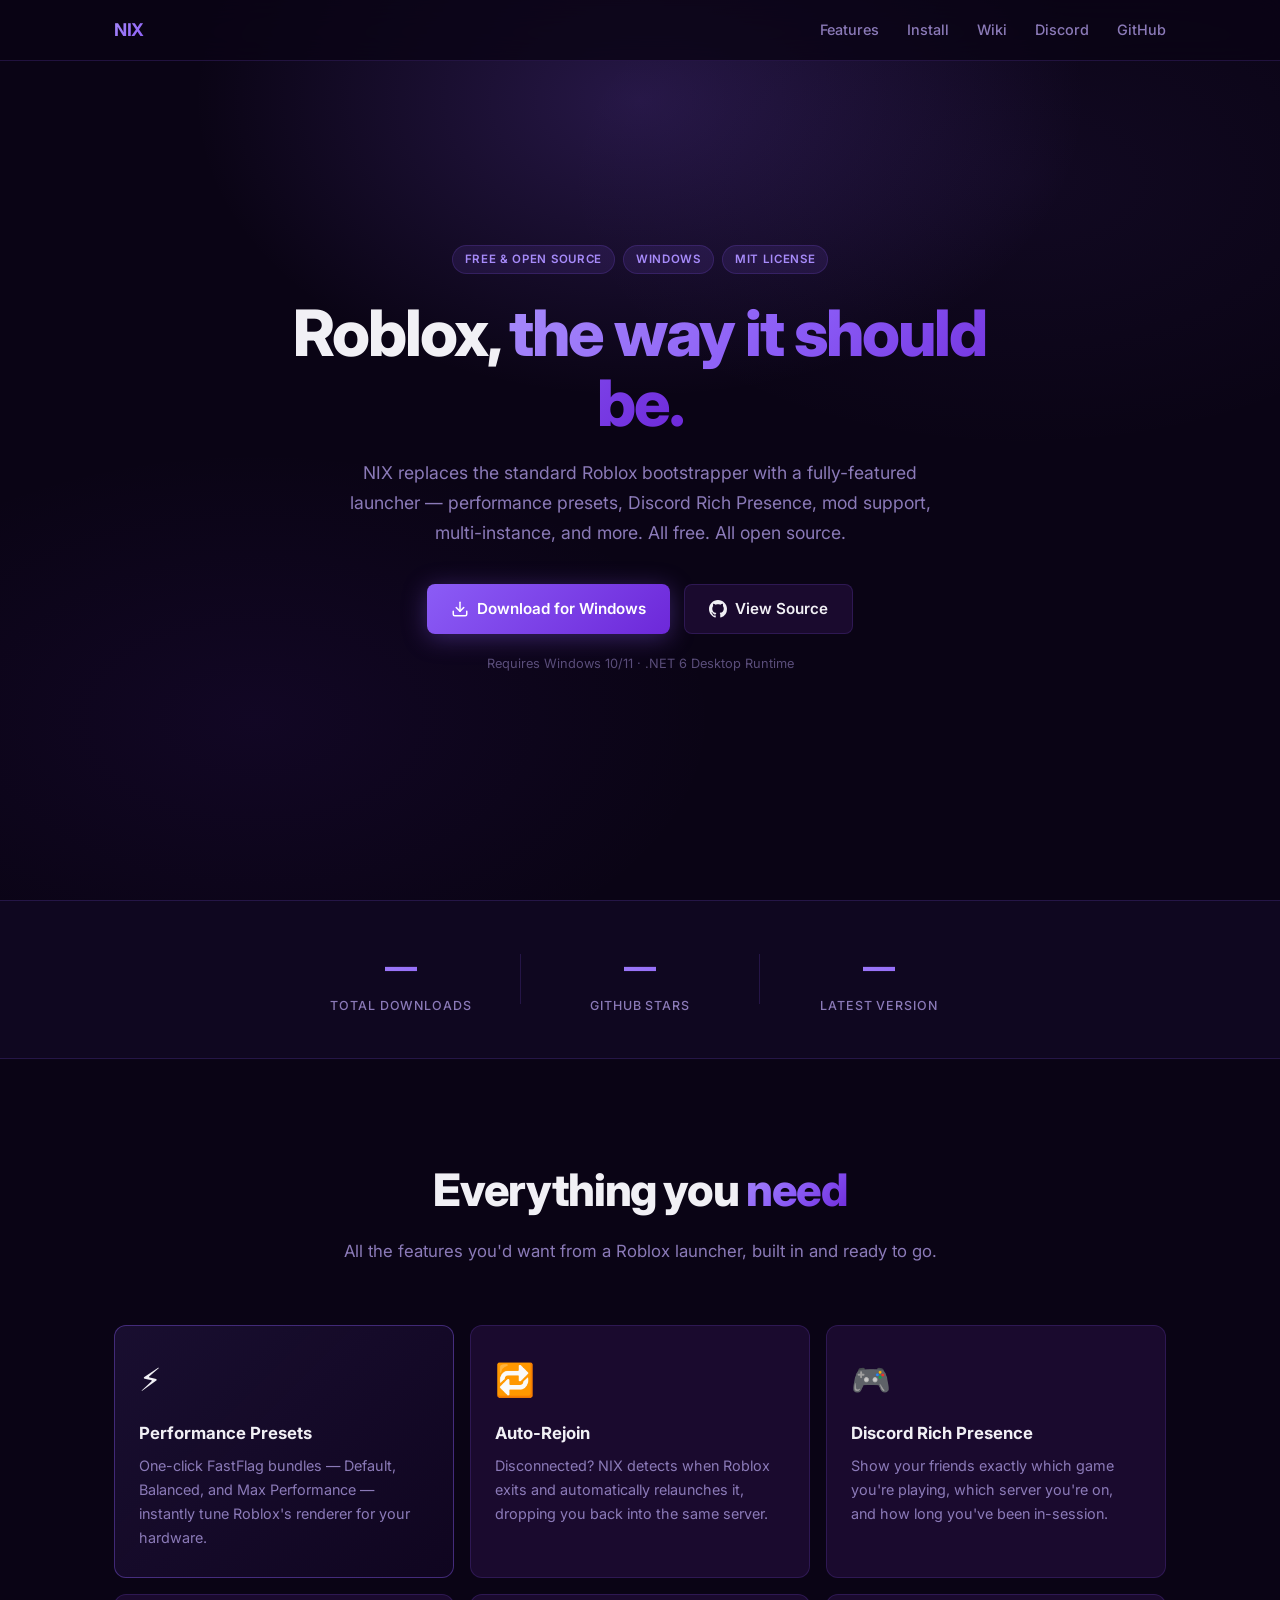
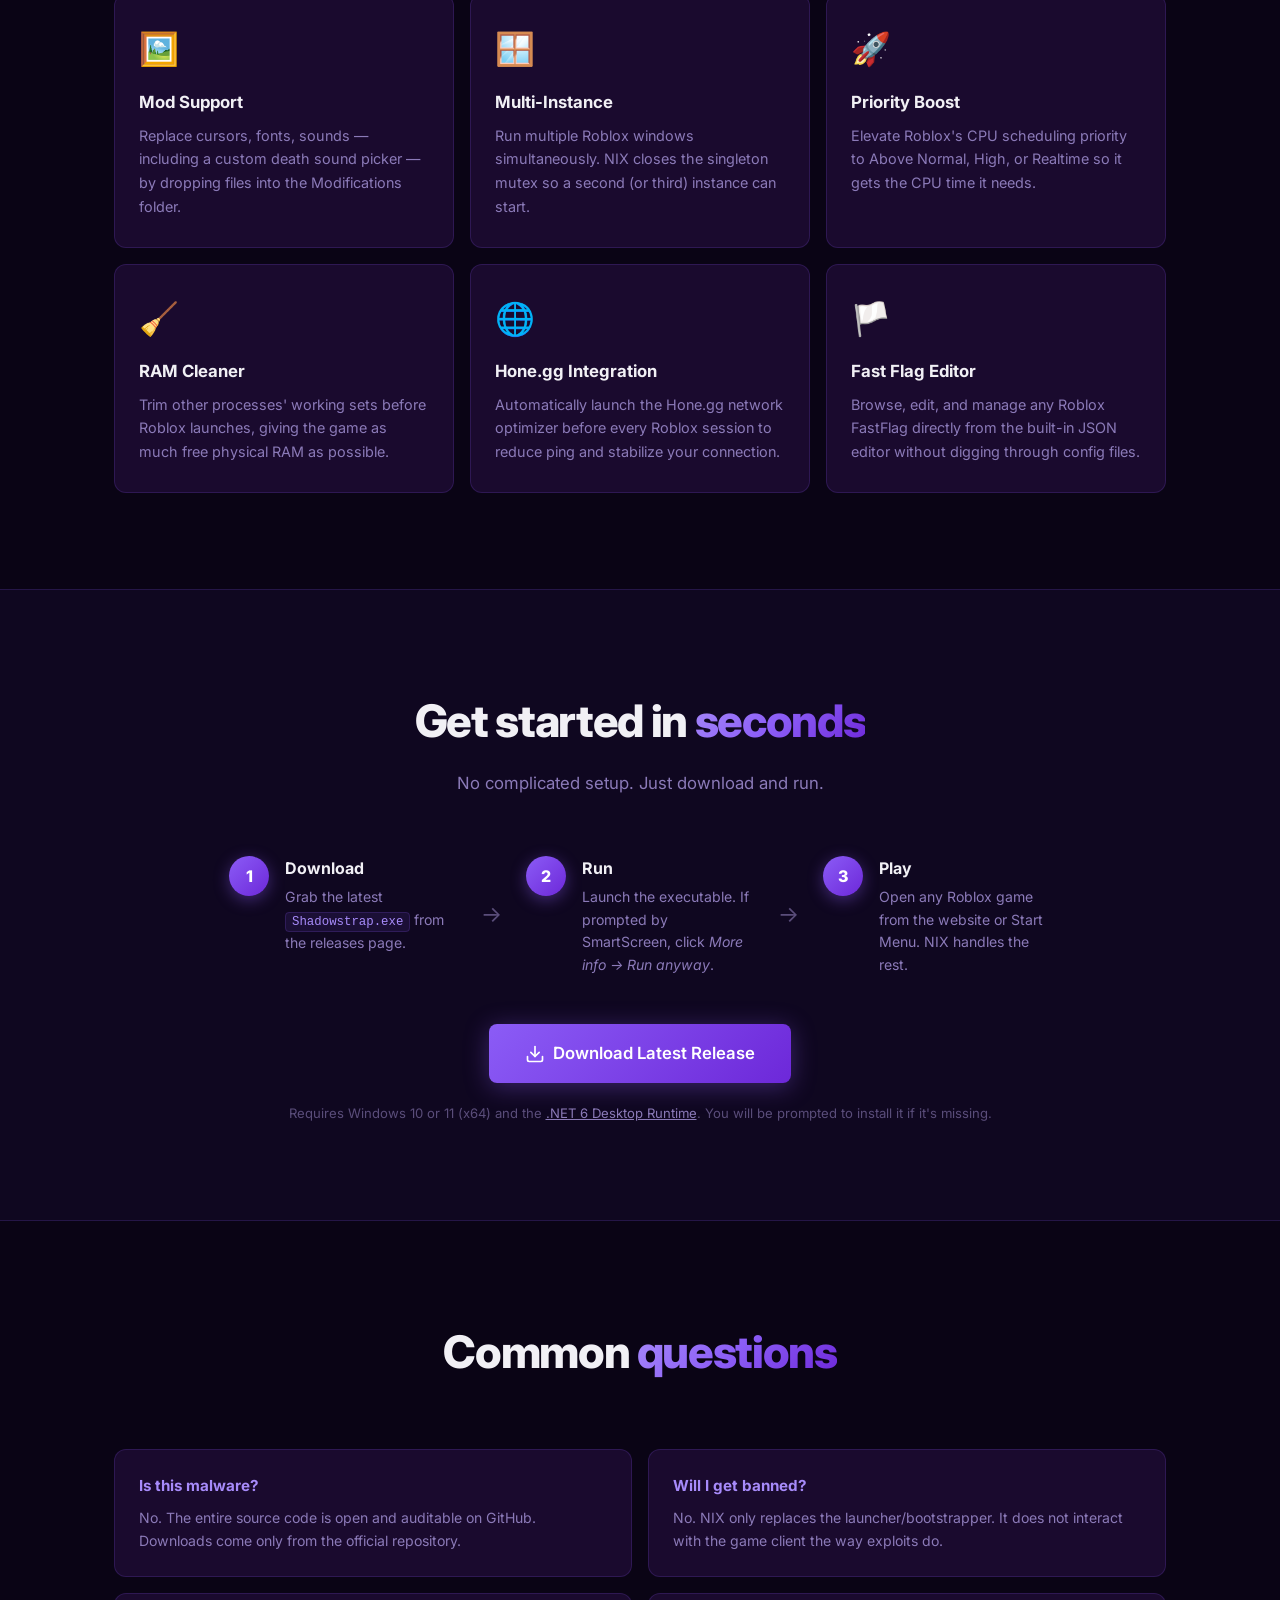
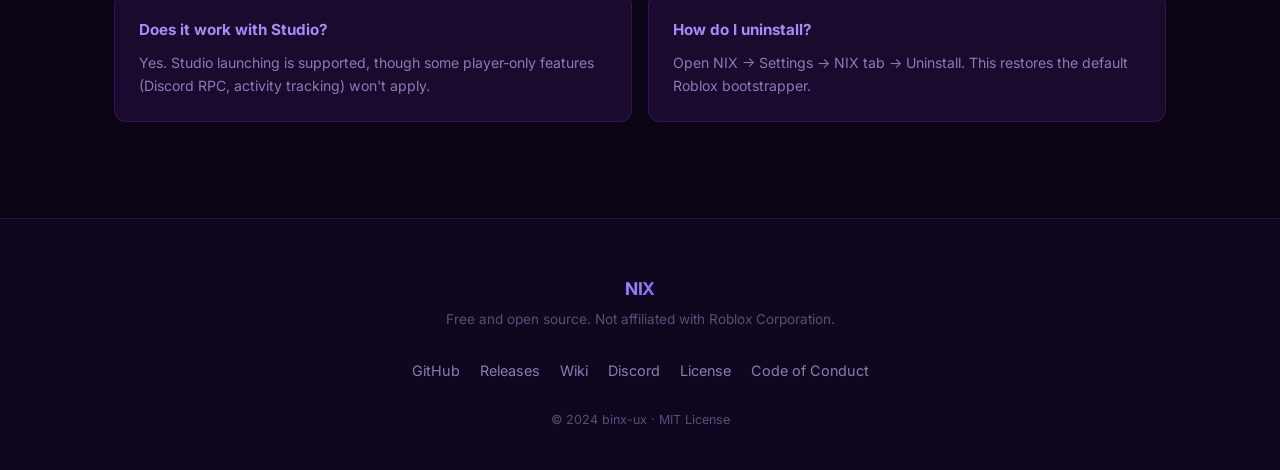
==== commit 91ac0011: "feat: replace with NIX bootstrapper landing page Complete website overhaul — dark purple design syst" ====
--- a/index.html
+++ b/index.html
@@ -1,895 +1,264 @@
 <!DOCTYPE html>
 <html lang="en">
 <head>
-  <!-- SEO/social URLs use https://binx-ux.github.io/NIX/ — search & replace if you use a custom domain. -->
   <meta charset="UTF-8" />
   <meta name="viewport" content="width=device-width, initial-scale=1.0" />
-  <title>Binxix Exploit Hub — Roblox Script Hub</title>
-  <meta name="description" content="Binxix Exploit Hub — free Roblox script hub. Aimbot, ESP, movement hacks, and game-specific modules — one loadstring." />
-  <link rel="icon" type="image/png" href="assets/images/favicon.png" />
-  <link rel="apple-touch-icon" href="assets/images/favicon.png" />
-  <meta name="theme-color" content="#080a0f" />
-  <link rel="canonical" href="https://binx-ux.github.io/NIX/" />
-  <link rel="manifest" href="manifest.webmanifest" />
-  <meta property="og:type" content="website" />
+  <title>NIX — Roblox Bootstrapper</title>
+  <meta name="description" content="NIX is a sleek, feature-rich replacement for the Roblox bootstrapper. Performance presets, Discord RPC, mods, multi-instance, and more." />
+  <meta property="og:title" content="NIX — Roblox Bootstrapper" />
+  <meta property="og:description" content="A sleek, feature-rich replacement for the Roblox bootstrapper. Free and open source." />
+  <meta property="og:image" content="https://binx-ux.github.io/NIX/assets/og.png" />
   <meta property="og:url" content="https://binx-ux.github.io/NIX/" />
-  <meta property="og:title" content="Binxix Exploit Hub — Roblox Script Hub" />
-  <meta property="og:description" content="Binxix Exploit Hub — free Roblox script hub. Aimbot, ESP, movement hacks, and game-specific modules — one loadstring." />
-  <meta property="og:image" content="https://binx-ux.github.io/NIX/assets/images/favicon.png" />
-  <meta property="og:site_name" content="Binxix Exploit Hub" />
-  <meta name="twitter:card" content="summary_large_image" />
-  <meta name="twitter:title" content="Binxix Exploit Hub — Roblox Script Hub" />
-  <meta name="twitter:description" content="Binxix Exploit Hub — free Roblox script hub. Aimbot, ESP, movement hacks, and game-specific modules — one loadstring." />
-  <meta name="twitter:image" content="https://binx-ux.github.io/NIX/assets/images/favicon.png" />
+  <meta name="theme-color" content="#8B5CF6" />
   <link rel="preconnect" href="https://fonts.googleapis.com" />
   <link rel="preconnect" href="https://fonts.gstatic.com" crossorigin />
-  <link href="https://fonts.googleapis.com/css2?family=Space+Mono:wght@400;700&family=Syne:wght@400;600;700;800&display=swap" rel="stylesheet" />
-  <link rel="stylesheet" href="assets/css/shared.css" />
-  <style>
-    /* ── ANNOUNCEMENTS BANNER ── */
-    #announcements {
-      position: relative;
-      z-index: 900;
-      background: var(--bg);
-      border-bottom: 1px solid var(--border);
-      padding: 40px 0 0;
-    }
-    #announcements > .ann-inner {
-      max-width: 1200px;
-      margin: 0 auto;
-      padding: 0 40px 40px;
-      display: flex;
-      flex-direction: column;
-      gap: 16px;
-    }
-    .ann-header {
-      display: flex;
-      align-items: center;
-      gap: 12px;
-      margin-bottom: 4px;
-    }
-    .ann-header-label {
-      font-family: 'Space Mono', monospace;
-      font-size: 10px;
-      letter-spacing: 0.2em;
-      text-transform: uppercase;
-      color: var(--text3);
-    }
-    .ann-divider {
-      flex: 1;
-      height: 1px;
-      background: var(--border);
-    }
-
-    /* individual notice card */
-    .ann-card {
-      border-radius: 10px;
-      border: 1px solid;
-      overflow: hidden;
-      position: relative;
-    }
-    .ann-card.ann-red  { border-color: rgba(239,68,68,0.35); background: rgba(239,68,68,0.04); }
-    .ann-card.ann-yellow { border-color: rgba(234,179,8,0.35); background: rgba(234,179,8,0.04); }
-
-    .ann-card-top {
-      display: flex;
-      align-items: flex-start;
-      gap: 16px;
-      padding: 22px 24px 0;
-    }
-    .ann-severity {
-      display: inline-flex;
-      align-items: center;
-      gap: 7px;
-      font-family: 'Space Mono', monospace;
-      font-size: 10px;
-      font-weight: 700;
-      text-transform: uppercase;
-      letter-spacing: 0.12em;
-      padding: 5px 12px;
-      border-radius: 100px;
-      flex-shrink: 0;
-      margin-top: 2px;
-    }
-    .ann-red  .ann-severity { background: rgba(239,68,68,0.12); border: 1px solid rgba(239,68,68,0.3); color: #f87171; }
-    .ann-yellow .ann-severity { background: rgba(234,179,8,0.12); border: 1px solid rgba(234,179,8,0.3); color: #fbbf24; }
-    .ann-severity::before {
-      content: '';
-      width: 6px; height: 6px;
-      border-radius: 50%;
-      background: currentColor;
-      animation: blink 2s infinite;
-    }
-
-    .ann-title-wrap { flex: 1; }
-    .ann-title {
-      font-family: 'Syne', sans-serif;
-      font-size: 16px;
-      font-weight: 800;
-      letter-spacing: -0.01em;
-      line-height: 1.2;
-      margin-bottom: 4px;
-    }
-    .ann-date {
-      font-family: 'Space Mono', monospace;
-      font-size: 10px;
-      color: var(--text3);
-      letter-spacing: 0.1em;
-      text-transform: uppercase;
-    }
-
-    .ann-body {
-      padding: 14px 24px 20px;
-      font-size: 13px;
-      color: var(--text2);
-      line-height: 1.7;
-    }
-    .ann-body p { margin: 0 0 10px; }
-    .ann-body p:last-child { margin-bottom: 0; }
-
-    .ann-body strong { color: var(--text); }
-
-    .ann-body .ann-list {
-      list-style: none;
-      padding: 0;
-      margin: 6px 0 10px;
-      display: flex;
-      flex-direction: column;
-      gap: 4px;
-    }
-    .ann-body .ann-list li {
-      display: flex;
-      align-items: flex-start;
-      gap: 8px;
-      font-size: 13px;
-      color: var(--text2);
-    }
-    .ann-body .ann-list li::before {
-      content: '—';
-      color: var(--text3);
-      flex-shrink: 0;
-      margin-top: 1px;
-    }
-
-    .ann-footer {
-      border-top: 1px solid;
-      padding: 12px 24px;
-      display: flex;
-      align-items: center;
-      justify-content: space-between;
-      gap: 12px;
-      flex-wrap: wrap;
-    }
-    .ann-red  .ann-footer { border-color: rgba(239,68,68,0.18); }
-    .ann-yellow .ann-footer { border-color: rgba(234,179,8,0.18); }
-
-    .ann-footer-note {
-      font-family: 'Space Mono', monospace;
-      font-size: 10px;
-      color: var(--text3);
-      letter-spacing: 0.08em;
-      text-transform: uppercase;
-    }
-    .ann-dismiss {
-      background: none;
-      border: 1px solid var(--border2);
-      color: var(--text3);
-      font-family: 'Space Mono', monospace;
-      font-size: 10px;
-      letter-spacing: 0.1em;
-      text-transform: uppercase;
-      padding: 6px 14px;
-      border-radius: 4px;
-      cursor: pointer;
-      transition: color 0.2s, border-color 0.2s;
-    }
-    .ann-dismiss:hover { color: var(--text); border-color: var(--text3); }
-
-    /* collapse animation */
-    .ann-card {
-      transition: max-height 0.4s ease, opacity 0.3s ease, margin 0.3s ease;
-      max-height: 800px;
-      opacity: 1;
-    }
-    .ann-card.dismissed {
-      max-height: 0 !important;
-      opacity: 0;
-      margin: 0;
-      border: none;
-      padding: 0;
-      overflow: hidden;
-    }
-
-    #announcements.all-dismissed {
-      display: none;
-    }
-
-    @media (max-width: 600px) {
-      #announcements > .ann-inner { padding: 0 20px 32px; }
-      .ann-card-top { flex-direction: column; gap: 10px; }
-      .ann-title { font-size: 14px; }
-    }
-
-    /* ── REST OF PAGE STYLES (unchanged) ── */
-    #loader {
-      position: fixed; inset: 0;
-      background: var(--bg);
-      z-index: 10000;
-      display: flex; flex-direction: column;
-      align-items: center; justify-content: center; gap: 28px;
-      transition: opacity 0.5s ease;
-    }
-    #loader.done { opacity: 0; pointer-events: none; }
-    .loader-logo { font-family: 'Space Mono', monospace; font-size: 22px; font-weight: 700; letter-spacing: 0.08em; color: var(--text); animation: lpulse 1s ease infinite alternate; }
-    .loader-logo span { color: var(--accent); }
-    @keyframes lpulse { from{opacity:0.4} to{opacity:1} }
-    .loader-bar-wrap { width: 220px; height: 2px; background: var(--border); border-radius: 2px; overflow: hidden; }
-    .loader-bar { height: 100%; background: var(--accent); animation: lfill 1.3s cubic-bezier(.4,0,.2,1) forwards; }
-    @keyframes lfill { from{width:0} to{width:100%} }
-    .loader-tag { font-family: 'Space Mono', monospace; font-size: 10px; color: var(--text3); letter-spacing: 0.2em; text-transform: uppercase; }
-
-    .hero {
-      min-height: 100vh; display: flex; flex-direction: column;
-      align-items: center; justify-content: center; text-align: center;
-      padding: 120px 40px 80px; position: relative; z-index: 1;
-    }
-    .hero-glow {
-      position: absolute; top: 40%; left: 50%; transform: translate(-50%,-50%);
-      width: 800px; height: 500px;
-      background: radial-gradient(ellipse, rgba(59,130,246,0.10) 0%, transparent 65%);
-      pointer-events: none;
-    }
-    .hero-tag {
-      display: inline-flex; align-items: center; gap: 8px;
-      background: var(--surface); border: 1px solid var(--border2);
-      padding: 6px 14px; border-radius: 100px;
-      font-size: 11px; font-family: 'Space Mono', monospace;
-      color: var(--accent2); letter-spacing: 0.1em; text-transform: uppercase; margin-bottom: 32px;
-      animation: fadeUp 0.6s 1.5s ease both;
-    }
-    .hero-tag::before { content:''; width:6px; height:6px; background:var(--green); border-radius:50%; animation:blink 2s infinite; }
-    @keyframes blink { 0%,100%{opacity:1} 50%{opacity:0.2} }
-    .hero h1 { font-size: clamp(56px,9vw,108px); font-weight:800; line-height:0.95; letter-spacing:-0.04em; animation:fadeUp 0.6s 1.6s ease both; }
-    .hero h1 .hl { color: var(--accent); }
-    .hero h1 .ver { font-family:'Space Mono',monospace; font-size:0.32em; color:var(--text3); vertical-align:super; letter-spacing:0; }
-    .hero-sub { font-size:clamp(15px,2vw,18px); color:var(--text2); max-width:500px; line-height:1.7; margin:28px auto 48px; animation:fadeUp 0.6s 1.7s ease both; }
-    .hero-actions { display:flex; gap:14px; flex-wrap:wrap; justify-content:center; animation:fadeUp 0.6s 1.8s ease both; }
-    @keyframes fadeUp { from{opacity:0;transform:translateY(20px)} to{opacity:1;transform:translateY(0)} }
-
-    .stats-bar {
-      border-top:1px solid var(--border); border-bottom:1px solid var(--border);
-      background:var(--bg2); padding:28px 40px;
-      display:flex; justify-content:center; gap:80px; flex-wrap:wrap;
-      position:relative; z-index:1;
-    }
-    .stat { text-align:center; }
-    .stat-num { font-family:'Space Mono',monospace; font-size:28px; font-weight:700; color:var(--accent); line-height:1; }
-    .stat-label { font-size:11px; color:var(--text3); text-transform:uppercase; letter-spacing:0.1em; margin-top:4px; }
-
-    section { padding:100px 40px; max-width:1200px; margin:0 auto; position:relative; z-index:1; }
-
-    #upcoming {
-      background: var(--bg2);
-      border-top: 1px solid var(--border);
-      border-bottom: 1px solid var(--border);
-      max-width: 100%;
-      padding: 80px 0;
-      position: relative;
-      z-index: 1;
-      overflow: hidden;
-    }
-    #upcoming::before {
-      content: '';
-      position: absolute;
-      top: -100px; left: 50%; transform: translateX(-50%);
-      width: 600px; height: 400px;
-      background: radial-gradient(ellipse, rgba(191,64,255,0.07) 0%, transparent 70%);
-      pointer-events: none;
-    }
-    #upcoming > .inner { max-width: 1200px; margin: 0 auto; padding: 0 40px; }
-    .upcoming-header { display: flex; align-items: center; gap: 16px; margin-bottom: 48px; flex-wrap: wrap; }
-    .upcoming-badge {
-      display: inline-flex; align-items: center; gap: 8px;
-      background: rgba(191,64,255,0.1); border: 1px solid rgba(191,64,255,0.3);
-      color: var(--accent2); font-size: 11px; font-family: 'Space Mono', monospace;
-      padding: 6px 14px; border-radius: 100px; letter-spacing: 0.1em; text-transform: uppercase;
-    }
-    .upcoming-badge::before { content:''; width:6px; height:6px; background:var(--accent2); border-radius:50%; animation:blink 1.5s infinite; }
-    .upcoming-grid {
-      display: grid;
-      grid-template-columns: repeat(auto-fit, minmax(260px, 1fr));
-      gap: 16px;
-    }
-    .upcoming-item {
-      background: var(--surface);
-      border: 1px solid var(--border);
-      border-radius: 10px;
-      padding: 24px 26px;
-      position: relative;
-      overflow: hidden;
-      transition: border-color 0.2s, transform 0.2s;
-    }
-    .upcoming-item:hover { border-color: rgba(191,64,255,0.4); transform: translateY(-2px); }
-    .upcoming-item::before {
-      content: '';
-      position: absolute;
-      top: 0; left: 0; right: 0; height: 2px;
-      background: linear-gradient(90deg, var(--accent2), transparent);
-      opacity: 0;
-      transition: opacity 0.2s;
-    }
-    .upcoming-item:hover::before { opacity: 1; }
-    .upcoming-item.live { border-color: rgba(34,197,94,0.3); }
-    .upcoming-item.live::before { background: linear-gradient(90deg, var(--green), transparent); opacity: 1; }
-    .upcoming-item.live:hover { border-color: rgba(34,197,94,0.55); }
-    .upcoming-item.cancelled { border-color: rgba(107,114,128,0.3); opacity: 0.7; }
-    .upcoming-item.cancelled::before { background: linear-gradient(90deg, #6b7280, transparent); opacity: 1; }
-    .upcoming-item.cancelled:hover { border-color: rgba(107,114,128,0.5); transform: none; }
-    .upcoming-item-tag { font-family: 'Space Mono', monospace; font-size: 10px; color: var(--accent2); text-transform: uppercase; letter-spacing: 0.12em; margin-bottom: 10px; }
-    .upcoming-item.live .upcoming-item-tag { color: var(--green); }
-    .upcoming-item.cancelled .upcoming-item-tag { color: #6b7280; }
-    .upcoming-item h4 { font-size: 15px; font-weight: 700; margin-bottom: 8px; }
-    .upcoming-item p { font-size: 13px; color: var(--text2); line-height: 1.6; }
-    .upcoming-status { display: inline-flex; align-items: center; gap: 6px; font-family: 'Space Mono', monospace; font-size: 10px; color: var(--text3); margin-top: 14px; text-transform: uppercase; letter-spacing: 0.08em; }
-    .upcoming-status .dot { width: 5px; height: 5px; border-radius: 50%; }
-    .upcoming-status .dot.wip { background: var(--accent2); animation: blink 1.5s infinite; }
-    .upcoming-status .dot.live { background: var(--green); }
-    .upcoming-status .dot.soon { background: var(--yellow); }
-    .upcoming-status .dot.delayed { background: var(--red); }
-    .upcoming-status .dot.eta { background: #f97316; }
-    .upcoming-status .dot.cancelled { background: #6b7280; }
-    .upcoming-status.cancelled-status { color: #6b7280; }
-    .upcoming-status.live-status { color: var(--green); }
-
-    #executors { background:var(--bg); border-top:1px solid var(--border); border-bottom:1px solid var(--border); max-width:100%; padding:80px 0; position:relative; z-index:1; }
-    #executors > .inner { max-width:1200px; margin:0 auto; padding:0 40px; }
-    .executor-cards { display:flex; gap:20px; flex-wrap:wrap; margin-top:48px; }
-    .exec-card { background: var(--surface); border: 1px solid var(--border2); border-radius:12px; padding: 28px 30px; flex: 1; min-width: 240px; display: flex; flex-direction: column; gap: 12px; transition: border-color 0.2s, transform 0.2s; }
-    .exec-card:hover { border-color: rgba(59,130,246,0.45); transform: translateY(-2px); }
-    .exec-card.coming { opacity: 0.55; cursor: default; }
-    .exec-card.coming:hover { transform: none; border-color: var(--border2); }
-    .exec-card-top { display:flex; align-items:center; justify-content:space-between; gap:12px; }
-    .exec-card-name { font-size:17px; font-weight:800; letter-spacing:-0.01em; }
-    .exec-status-pill { font-family:'Space Mono',monospace; font-size:10px; font-weight:700; text-transform:uppercase; letter-spacing:0.1em; padding: 4px 10px; border-radius:100px; }
-    .pill-green { background:rgba(34,197,94,0.12); border:1px solid rgba(34,197,94,0.3); color:var(--green); }
-    .pill-gray  { background:rgba(255,255,255,0.05); border:1px solid var(--border); color:var(--text3); }
-    .pill-amber { background:rgba(245,158,11,0.12); border:1px solid rgba(245,158,11,0.35); color:#fbbf24; }
-    .exec-card p { font-size:13px; color:var(--text2); line-height:1.6; flex:1; }
-    .exec-card a.btn-sm { display:inline-flex; align-items:center; gap:6px; background:var(--accent); color:#fff; text-decoration:none; font-family:'Syne',sans-serif; font-size:12px; font-weight:700; padding:9px 16px; border-radius:6px; text-transform:uppercase; letter-spacing:0.06em; transition:background 0.2s; align-self:flex-start; }
-    .exec-card a.btn-sm:hover { background:var(--accent3); }
-    .exec-standby { margin-top:28px; background:rgba(255,255,255,0.03); border:1px dashed var(--border2); border-radius:8px; padding:16px 22px; font-family:'Space Mono',monospace; font-size:11px; color:var(--text3); letter-spacing:0.08em; text-align:center; text-transform:uppercase; }
-    .exec-standby span { color:var(--accent2); }
-
-    .features-grid { display:grid; grid-template-columns:repeat(auto-fit,minmax(280px,1fr)); gap:1px; background:var(--border); border:1px solid var(--border); border-radius:12px; overflow:hidden; margin-top:60px; }
-    .feature-card { background:var(--bg2); padding:36px; transition:background 0.2s; }
-    .feature-card:hover { background:var(--surface); }
-    .feature-icon { width:40px; height:40px; border-radius:8px; background:var(--glow); border:1px solid rgba(59,130,246,0.2); display:flex; align-items:center; justify-content:center; font-size:18px; margin-bottom:20px; }
-    .feature-card h3 { font-size:16px; font-weight:700; margin-bottom:10px; }
-    .feature-card p { font-size:14px; color:var(--text2); line-height:1.65; }
-
-    .preview-grid { display:grid; grid-template-columns:repeat(auto-fit,minmax(300px,1fr)); gap:20px; margin-top:60px; }
-    .preview-card { background:var(--surface); border:1px solid var(--border2); border-radius:12px; overflow:hidden; transition:border-color 0.2s,transform 0.2s; }
-    .preview-card:hover { border-color: rgba(191,64,255,0.5); transform:translateY(-3px); box-shadow: 0 12px 40px rgba(191,64,255,0.08); }
-    .preview-screen-img { background:var(--bg); border-bottom:1px solid var(--border); overflow:hidden; line-height:0; }
-    .preview-screen-img img { width:100%; display:block; object-fit:cover; transition: transform 0.3s ease; }
-    .preview-card:hover .preview-screen-img img { transform: scale(1.02); }
-    .preview-label { padding:16px 20px; }
-    .preview-label h4 { font-size:14px; font-weight:700; margin-bottom:4px; }
-    .preview-label p { font-size:12px; color:var(--text3); line-height:1.5; }
-
-    #executor { background:var(--bg2); border-top:1px solid var(--border); border-bottom:1px solid var(--border); max-width:100%; padding:100px 0; position:relative; z-index:1; }
-    #executor > .inner { max-width:1200px; margin:0 auto; padding:0 40px; }
-    .executor-layout { display:grid; grid-template-columns:1fr 1fr; gap:60px; align-items:start; margin-top:60px; }
-    .executor-badge { display:inline-flex; align-items:center; gap:8px; background:rgba(34,197,94,0.1); border:1px solid rgba(34,197,94,0.25); color:var(--green); font-size:11px; font-family:'Space Mono',monospace; padding:6px 12px; border-radius:4px; letter-spacing:0.08em; text-transform:uppercase; margin-bottom:24px; }
-    .executor-badge::before { content:''; width:6px; height:6px; background:currentColor; border-radius:50%; }
-    .executor-info p { color:var(--text2); font-size:15px; line-height:1.7; margin-bottom:16px; }
-    .compat-list { list-style:none; display:flex; flex-direction:column; gap:10px; margin-top:24px; }
-    .compat-list li { display:flex; align-items:center; gap:12px; font-size:14px; color:var(--text2); }
-    .compat-dot { width:8px; height:8px; border-radius:50%; flex-shrink:0; }
-    .dot-green{background:var(--green)} .dot-yellow{background:var(--yellow)} .dot-red{background:var(--red)}
-    .code-box { background:var(--bg); border:1px solid var(--border2); border-radius:10px; overflow:hidden; }
-    .code-header { display:flex; align-items:center; justify-content:space-between; padding:12px 18px; border-bottom:1px solid var(--border); background:var(--surface); }
-    .code-dots { display:flex; gap:6px; }
-    .code-dot { width:10px; height:10px; border-radius:50%; }
-    .code-dot.r{background:#ef4444} .code-dot.y{background:#f59e0b} .code-dot.g{background:#22c55e}
-    .code-label { font-family:'Space Mono',monospace; font-size:11px; color:var(--text3); letter-spacing:0.1em; }
-    .code-body { padding:24px 20px; font-family:'Space Mono',monospace; font-size:12px; line-height:1.8; color:var(--text2); word-break:break-all; }
-    .code-body .kw{color:#7dd3fc} .code-body .fn{color:var(--accent2)} .code-body .str{color:#86efac}
-    .copy-btn { display:flex; align-items:center; gap:8px; background:var(--accent); color:#fff; border:none; font-family:'Syne',sans-serif; font-size:12px; font-weight:700; padding:12px 18px; cursor:pointer; width:100%; justify-content:center; text-transform:uppercase; letter-spacing:0.08em; transition:background 0.2s; }
-    .copy-btn:hover { background:var(--accent3); }
-    .steps-list { list-style:none; display:flex; flex-direction:column; gap:8px; margin-top:18px; font-family:'Space Mono',monospace; font-size:12px; color:var(--text3); }
-    .steps-list li { display:flex; gap:10px; align-items:flex-start; }
-    .step-num { background:var(--surface); border:1px solid var(--border2); color:var(--accent); font-size:10px; width:20px; height:20px; border-radius:4px; display:flex; align-items:center; justify-content:center; flex-shrink:0; margin-top:2px; font-weight:700; }
-    .disclaimer { background:rgba(239,68,68,0.06); border:1px solid rgba(239,68,68,0.2); border-radius:8px; padding:14px 20px; font-size:12px; color:#fca5a5; font-family:'Space Mono',monospace; line-height:1.6; margin-top:28px; }
-
-    #faq { background:var(--bg2); border-top:1px solid var(--border); max-width:100%; padding:100px 0; position:relative; z-index:1; }
-    #faq > .inner { max-width:1200px; margin:0 auto; padding:0 40px; }
-    .faq-grid { display:grid; grid-template-columns:1fr 1fr; gap:16px; margin-top:60px; }
-    .faq-item { background:var(--surface); border:1px solid var(--border); border-radius:10px; overflow:hidden; }
-    .faq-q { width:100%; background:none; border:none; padding:20px 24px; text-align:left; display:flex; align-items:center; justify-content:space-between; gap:16px; cursor:pointer; font-family:'Syne',sans-serif; font-size:14px; font-weight:700; color:var(--text); transition:color 0.2s; }
-    .faq-q:hover { color:var(--accent2); }
-    .faq-chevron { width:16px; height:16px; color:var(--text3); flex-shrink:0; transition:transform 0.3s; }
-    .faq-item.open .faq-chevron { transform:rotate(180deg); }
-    .faq-a { max-height:0; overflow:hidden; transition:max-height 0.35s ease, padding 0.2s; font-size:14px; color:var(--text2); line-height:1.7; padding:0 24px; }
-    .faq-item.open .faq-a { max-height:300px; padding:0 24px 20px; }
-
-    #credits { background: var(--bg); border-top: 1px solid var(--border); border-bottom: 1px solid var(--border); max-width: 100%; padding: 80px 0; position: relative; z-index: 1; }
-    #credits > .inner { max-width: 1200px; margin: 0 auto; padding: 0 40px; }
-    .credits-grid { display: grid; grid-template-columns: repeat(auto-fit, minmax(200px, 1fr)); gap: 16px; margin-top: 48px; }
-    .credit-card { background: var(--surface); border: 1px solid var(--border); border-radius: 10px; padding: 24px; position: relative; overflow: hidden; transition: border-color 0.2s, transform 0.2s; }
-    .credit-card:hover { border-color: rgba(191,64,255,0.4); transform: translateY(-2px); }
-    .credit-card::before { content: ''; position: absolute; top: 0; left: 0; right: 0; height: 2px; background: linear-gradient(90deg, var(--accent2), transparent); opacity: 0; transition: opacity 0.2s; }
-    .credit-card:hover::before { opacity: 1; }
-    .credit-handle { font-family: 'Space Mono', monospace; font-size: 15px; font-weight: 700; color: var(--accent2); margin-bottom: 8px; }
-    .credit-role { font-size: 11px; text-transform: uppercase; letter-spacing: 0.1em; color: var(--text3); font-family: 'Space Mono', monospace; margin-bottom: 10px; }
-    .credit-desc { font-size: 13px; color: var(--text2); line-height: 1.6; }
-
-    #donate { text-align:center; }
-    .donate-cards-wrap { display: flex; gap: 20px; flex-wrap: wrap; justify-content: center; margin-top: 60px; }
-    .donate-card { background: var(--surface); border: 1px solid var(--border2); border-radius: 16px; padding: 44px 36px; width: 300px; flex-shrink: 0; position: relative; overflow: hidden; text-align: center; transition: border-color 0.2s, transform 0.2s; }
-    .donate-card:hover { transform: translateY(-3px); }
-    .donate-card.chime-card:hover { border-color: rgba(59,130,246,0.5); }
-    .donate-card.robux-card:hover { border-color: rgba(34,197,94,0.5); }
-    .donate-card.other-card:hover { border-color: rgba(191,64,255,0.5); }
-    .donate-card::before { content:''; position:absolute; top:-80px; left:50%; transform:translateX(-50%); width:300px; height:300px; pointer-events:none; }
-    .donate-card.chime-card::before { background: radial-gradient(ellipse,rgba(59,130,246,0.07) 0%,transparent 70%); }
-    .donate-card.robux-card::before { background: radial-gradient(ellipse,rgba(34,197,94,0.07) 0%,transparent 70%); }
-    .donate-card.other-card::before { background: radial-gradient(ellipse,rgba(191,64,255,0.07) 0%,transparent 70%); }
-    .donate-card-icon { width: 48px; height: 48px; border-radius: 12px; display: flex; align-items: center; justify-content: center; font-size: 22px; margin: 0 auto 20px; }
-    .chime-card .donate-card-icon { background: rgba(59,130,246,0.1); border: 1px solid rgba(59,130,246,0.25); }
-    .robux-card .donate-card-icon { background: rgba(34,197,94,0.1); border: 1px solid rgba(34,197,94,0.25); }
-    .other-card .donate-card-icon { background: rgba(191,64,255,0.1); border: 1px solid rgba(191,64,255,0.25); }
-    .donate-card h3 { font-size: 20px; font-weight: 800; margin-bottom: 10px; letter-spacing: -0.02em; }
-    .donate-card p { color: var(--text2); font-size: 14px; line-height: 1.6; margin-bottom: 24px; }
-    .donate-handle { display: inline-block; background: var(--bg); border: 1px solid var(--border2); border-radius: 8px; padding: 12px 22px; font-family: 'Space Mono', monospace; font-weight: 700; letter-spacing: 0.04em; margin-bottom: 22px; }
-    .chime-card .donate-handle { color: var(--accent); font-size: 20px; }
-    .robux-card .donate-handle { color: var(--green); font-size: 13px; line-height: 1.6; }
-    .donate-note { font-size: 11px; color: var(--text3); font-family: 'Space Mono', monospace; margin-top: 16px; }
-    .btn-green { display: inline-block; text-decoration: none; background: var(--green); color: #fff; padding: 12px 24px; border-radius: 8px; font-family: 'Syne', sans-serif; font-size: 13px; font-weight: 700; letter-spacing: 0.06em; text-transform: uppercase; transition: opacity 0.2s; }
-    .btn-green:hover { opacity: 0.85; }
-
-    @media(max-width:900px) { .donate-card { width: 100%; max-width: 380px; } }
-    @media(max-width:768px) {
-      .hero { padding:100px 20px 60px; }
-      .stats-bar { gap:40px; padding:24px 20px; }
-      section { padding:60px 20px; }
-      .executor-layout { grid-template-columns:1fr; gap:40px; }
-      #executor>.inner,#faq>.inner,#upcoming>.inner,#credits>.inner { padding:0 20px; }
-      .faq-grid { grid-template-columns:1fr; }
-      .preview-grid { grid-template-columns:1fr; }
-      .credits-grid { grid-template-columns:1fr 1fr; }
-    }
-    @media(max-width:480px) { .credits-grid { grid-template-columns:1fr; } }
-  </style>
-  <script type="application/ld+json">
-  {"@context":"https://schema.org","@type":"WebSite","name":"Binxix Exploit Hub","url":"https://binx-ux.github.io/NIX/","description":"Free Roblox script hub — aimbot, ESP, movement hacks, and game-specific modules in one loadstring."}
-  </script>
+  <link href="https://fonts.googleapis.com/css2?family=Inter:wght@300;400;500;600;700;800&display=swap" rel="stylesheet" />
+  <link rel="stylesheet" href="style.css" />
 </head>
 <body>
 
-<div id="loader">
-  <div class="loader-logo"><span>binxix</span> exploit hub v7</div>
-  <div class="loader-bar-wrap"><div class="loader-bar"></div></div>
-  <div class="loader-tag">Initializing script hub...</div>
-</div>
-
-<div id="toast" role="status" aria-live="polite" aria-atomic="true"></div>
-
-<nav aria-label="Main">
-  <a class="nav-logo" href="index.html"><span>binxix</span> exploit hub<span class="logo-badge">V7</span></a>
-  <ul class="nav-links">
-    <li><a href="index.html" class="active">Home</a></li>
-    <li><a href="games.html">Games</a></li>
-    <li><a href="faq.html">FAQ</a></li>
-    <li><a href="changelog.html">Changelog</a></li>
-    <li><a href="#donate">Donate</a></li>
-  </ul>
-  <div style="display:flex;align-items:center;gap:12px;">
-    <button type="button" class="nav-hamburger" id="hamburger" aria-label="Open menu" aria-expanded="false" aria-controls="mobile-menu"><span></span><span></span><span></span></button>
-    <a class="nav-cta" href="https://discord.com/invite/S4nPV2Rx7F" target="_blank" rel="noopener noreferrer">Discord</a>
-  </div>
-</nav>
-<div class="nav-mobile-menu" id="mobile-menu">
-  <a href="index.html">Home</a>
-  <a href="games.html">Games</a>
-  <a href="faq.html">FAQ</a>
-  <a href="changelog.html">Changelog</a>
-  <a href="#donate">Donate</a>
-  <a href="https://discord.com/invite/S4nPV2Rx7F" target="_blank" rel="noopener noreferrer">Discord</a>
-</div>
-
-<!-- ═══════════════════════════════════════════════
-     ANNOUNCEMENTS — updated March 27 2026
-═══════════════════════════════════════════════ -->
-<div id="announcements">
-  <div class="ann-inner">
-    <div class="ann-header">
-      <span class="ann-header-label">Announcements</span>
-      <div class="ann-divider"></div>
-      <span class="ann-header-label">March 27, 2026</span>
-    </div>
-
-    <!-- NOTICE 1: Dev Pause -->
-    <div class="ann-card ann-yellow" id="ann-pause">
-      <div class="ann-card-top">
-        <div class="ann-severity">Notice — Development</div>
-        <div class="ann-title-wrap">
-          <div class="ann-title">Development Pause — Updates On Hold</div>
-          <div class="ann-date">March 26, 2026 &nbsp;·&nbsp; Effective immediately</div>
-        </div>
-      </div>
-      <div class="ann-body">
-        <p>After careful consideration, <strong>Binxix Exploit Hub development is being paused indefinitely.</strong> Continuing to develop without a clear creative direction would compromise the quality and standards this project has been built on. Rather than releasing updates that don't meet expectations, we're stepping back responsibly.</p>
-        <p><strong>To all testers and contributors:</strong></p>
-        <ul class="ann-list">
-          <li>You will receive your scheduled payment on the <strong>1st</strong> — your time and effort will be honored</li>
-          <li>After that payment, you are no longer required to continue testing — there won't be further testing cycles for the foreseeable future</li>
-          <li>Your contributions have been essential in shaping this project and are deeply appreciated</li>
-        </ul>
-        <p><strong>Open Source Transition:</strong> The project will be transitioned to an open source model and made publicly available on GitHub. The community is free to access, modify, and build upon the codebase. If you redistribute:</p>
-        <ul class="ann-list">
-          <li>All original developer names must be removed before redistribution</li>
-          <li>The project must be renamed prior to publication</li>
-        </ul>
-        <p>This pause does not necessarily represent a permanent conclusion — but for now, development stands still.</p>
-      </div>
-      <div class="ann-footer">
-        <span class="ann-footer-note">Posted by _binxix &nbsp;·&nbsp; March 26, 2026</span>
-        <button class="ann-dismiss" onclick="dismissAnn('ann-pause')">Dismiss</button>
-      </div>
-    </div>
-
-    <!-- NOTICE 2: Server Lockdown -->
-    <div class="ann-card ann-red" id="ann-lockdown">
-      <div class="ann-card-top">
-        <div class="ann-severity">High — Server</div>
-        <div class="ann-title-wrap">
-          <div class="ann-title">Discord Server — Temporary Lockdown</div>
-          <div class="ann-date">March 26, 2026 &nbsp;·&nbsp; Effective immediately</div>
-        </div>
-      </div>
-      <div class="ann-body">
-        <p>This message serves as the <strong>final official communication</strong> regarding the server. After careful evaluation, the decision has been made to place the server into a temporary lockdown.</p>
-        <ul class="ann-list">
-          <li>The server will <strong>not be active or accessible</strong> for the foreseeable future</li>
-          <li>No new updates, events, or support will be provided during this period</li>
-          <li>All community interactions are paused until further notice</li>
-        </ul>
-        <p>To everyone who has been part of this community — your participation, support, and energy have been a key part of this project's journey. While this is goodbye for now, it is done with genuine gratitude. This lockdown marks the end of this current phase, not necessarily a permanent closure.</p>
-        <p>Thank you all for being part of this.</p>
-      </div>
-      <div class="ann-footer">
-        <span class="ann-footer-note">Posted by _binxix &nbsp;·&nbsp; March 26, 2026</span>
-        <button class="ann-dismiss" onclick="dismissAnn('ann-lockdown')">Dismiss</button>
-      </div>
-    </div>
-
-    <!-- NOTICE 3: Webhook / Stealer Attack (archived) -->
-    <div class="ann-card ann-red" id="ann-security">
-      <div class="ann-card-top">
-        <div class="ann-severity">HIGH — Security</div>
-        <div class="ann-title-wrap">
-          <div class="ann-title">Webhook Attack &amp; False Stealer Claims</div>
-          <div class="ann-date">March 24, 2026 &nbsp;·&nbsp; Resolved</div>
-        </div>
-      </div>
-      <div class="ann-body">
-        <p>We became aware of claims that Binxix Exploit Hub contains a <strong>"brain rot auto-stealer"</strong> — a webhook-based credential harvester. <strong>This is false.</strong> After a full review of the codebase, there is no exfiltration code, no credential harvesting, and no auto-stealer of any kind. The claim originates from a <strong>tampered third-party fork</strong>, not from our official loadstring or GitHub repo.</p>
-        <p>Binxix Exploit Hub is and always has been <strong>free and open source</strong> — every line is auditable on GitHub. If what you're running doesn't match our repo, you are running a modified version.</p>
-        <ul class="ann-list">
-          <li>Always load from the official GitHub raw URL only</li>
-          <li>Never run scripts from random Discords or pastebin links</li>
-          <li>If you are distributing a malicious fork of our code, we <strong>will</strong> take action — DMCA, platform reports, public disclosure</li>
-        </ul>
-      </div>
-      <div class="ann-footer">
-        <span class="ann-footer-note">Official source: github.com/binx-ux/airhub-binxix-v7</span>
-        <button class="ann-dismiss" onclick="dismissAnn('ann-security')">Dismiss</button>
-      </div>
-    </div>
-
-    <!-- NOTICE 4: Server restructure + bug channel removal -->
-    <div class="ann-card ann-yellow" id="ann-server">
-      <div class="ann-card-top">
-        <div class="ann-severity">Notice — Server</div>
-        <div class="ann-title-wrap">
-          <div class="ann-title">Discord Server Restructure &amp; Bug Channel Removal</div>
-          <div class="ann-date">March 24, 2026 &nbsp;·&nbsp; Effective immediately</div>
-        </div>
-      </div>
-      <div class="ann-body">
-        <p>As a result of the webhook attack, explicit images were posted to our <strong>#bug-reports &amp; suggestions</strong> channel. To everyone who saw those — we are deeply sorry. That is not what this server is about.</p>
-        <p>Because of this, the <strong>bug reports &amp; suggestions feature is being removed from the script</strong> in the next update. The safety of our users comes first.</p>
-        <p>The Discord server is also being <strong>cut down to a minimal set of channels</strong>. Expect general chat and open posting channels to be removed soon. Going forward:</p>
-        <ul class="ann-list">
-          <li><strong>Need support?</strong> Open a ticket using the ticket tool in the server — that's the only supported contact method</li>
-          <li><strong>Want to chat?</strong> Make your own GC. This is a hub server, not a social server</li>
-          <li>If you're into that type of content — respectfully, find a different server for that</li>
-        </ul>
-      </div>
-      <div class="ann-footer">
-        <span class="ann-footer-note">Questions? Open a ticket in Discord</span>
-        <button class="ann-dismiss" onclick="dismissAnn('ann-server')">Dismiss</button>
-      </div>
-    </div>
-
-  </div>
-</div>
-<!-- ═══════════════════════════════════════════════ -->
-
-<!-- HERO -->
-<div class="hero">
-  <div class="hero-glow"></div>
-  <div class="hero-tag">V7 — Now Live</div>
-  <h1><span class="hl">Binxix</span> Exploit Hub<span class="ver">V7</span></h1>
-  <p class="hero-sub">The most complete free Roblox script hub. Aimbot, ESP, movement hacks, and game-specific modules — all in one loadstring.</p>
-  <div class="hero-actions">
-    <button class="btn-primary" onclick="copyLoadstring()">Copy Loadstring</button>
-    <a class="btn-ghost" href="#preview">Preview GUI</a>
-  </div>
-</div>
-
-<!-- STATS -->
-<div class="stats-bar">
-  <div class="stat reveal"><div class="stat-num">7+</div><div class="stat-label">Supported Games</div></div>
-  <div class="stat reveal"><div class="stat-num">V7</div><div class="stat-label">Current Build</div></div>
-  <div class="stat reveal"><div class="stat-num">Free</div><div class="stat-label">No Key System</div></div>
-  <div class="stat reveal"><div class="stat-num">2+</div><div class="stat-label">Vetted Executors</div></div>
-  <div class="stat reveal"><div class="stat-num">1,159</div><div class="stat-label">Discord Members</div></div>
-</div>
-
-<!-- UPCOMING UPDATE -->
-<div id="upcoming">
-  <div class="inner">
-    <div class="upcoming-header reveal">
-      <div class="section-tag" style="margin:0">What's Next</div>
-      <div class="upcoming-badge">In Development</div>
-    </div>
-    <h2 class="section-title reveal" style="margin-bottom:16px">Upcoming Update</h2>
-    <p class="section-desc reveal" style="margin-bottom:0">Here's a sneak peek at what's being cooked for the next drop. Features may change before release.</p>
-    <div class="upcoming-grid" style="margin-top:48px;grid-template-columns:repeat(auto-fit,minmax(300px,1fr))">
-      <div class="upcoming-item live reveal">
-        <div class="upcoming-item-tag">Game Module</div>
-        <h4>Rivals Module ✅</h4>
-        <p>Rivals is now live on Binxix Exploit Hub V7. The hub auto-detects the game and loads VavaAimbot via the script picker — same flow as MM2 and TSB. Shoutout to the testers who found the loadstring.</p>
-        <div class="upcoming-status live-status"><span class="dot live"></span> Now Live</div>
-      </div>
-      <div class="upcoming-item cancelled reveal">
-        <div class="upcoming-item-tag">Game Module</div>
-        <h4>Piano Module ❌</h4>
-        <p>Auto-play module for piano games. This has been cancelled — we don't have the right type of script or module needed to make it work, and it's not worth the time to pursue further.</p>
-        <div class="upcoming-status cancelled-status"><span class="dot cancelled"></span> Cancelled</div>
-      </div>
-      <div class="upcoming-item cancelled reveal">
-        <div class="upcoming-item-tag">Feature</div>
-        <h4>Rotating Code System ⏸</h4>
-        <p>A rotating code that refreshes on a set interval. This feature is on hold alongside the rest of development — no ETA while the pause is active.</p>
-        <div class="upcoming-status cancelled-status"><span class="dot cancelled"></span> On Hold</div>
-      </div>
-    </div>
-    <p class="reveal" style="text-align:center;margin-top:36px;font-family:'Space Mono',monospace;font-size:11px;color:var(--text3);letter-spacing:0.1em;text-transform:uppercase;">
-      Follow updates in <a href="https://discord.com/invite/S4nPV2Rx7F" target="_blank" rel="noopener noreferrer" style="color:var(--accent2);text-decoration:none;">Discord</a> &nbsp;·&nbsp; <a href="changelog.html" style="color:var(--accent2);text-decoration:none;">Changelog &rarr;</a>
-    </p>
-  </div>
-</div>
-
-<!-- EXECUTORS -->
-<div id="executors">
-  <div class="inner">
-    <div class="section-tag reveal">Supported Executors</div>
-    <h2 class="section-title reveal">Run it with the right tool.</h2>
-    <p class="section-desc reveal">Only use trusted executors. We vet every one on this list — if it ain't here, we don't recommend it.</p>
-    <div class="executor-cards">
-      <div class="exec-card reveal">
-        <div class="exec-card-top">
-          <div class="exec-card-name">Xeno</div>
-          <div class="exec-status-pill pill-green">✓ Recommended</div>
-        </div>
-        <p>Keyless, actively maintained, and top-tier UNC support. The official pick for Binxix Exploit Hub — runs everything cleanly with zero setup.</p>
-        <a class="btn-sm" href="https://xeno.onl/" target="_blank" rel="noopener noreferrer">Download Xeno &rarr;</a>
-      </div>
-      <div class="exec-card reveal">
-        <div class="exec-card-top">
-          <div class="exec-card-name">Wave</div>
-          <div class="exec-status-pill pill-amber">Also supported</div>
-        </div>
-        <p>Feature-rich executor with a modern UI, cloud script hub, and optional paid license tiers. Use it if you already run Wave — pricing and plans are on their site.</p>
-        <a class="btn-sm" href="https://getwave.gg/" target="_blank" rel="noopener noreferrer">Wave — getwave.gg &rarr;</a>
-      </div>
-    </div>
-    <div class="exec-standby reveal">Not affiliated with Xeno or Wave — we only list tools users run the hub on successfully. &nbsp;·&nbsp; <a href="faq.html#cat-executors" style="color:var(--accent2);text-decoration:none;">Executor FAQ &rarr;</a></div>
-  </div>
-</div>
-
-<!-- FEATURES -->
-<section id="features">
-  <div class="section-tag reveal">What's Inside</div>
-  <h2 class="section-title reveal">Everything you need,<br>nothing you don't.</h2>
-  <p class="section-desc reveal">Built from the ground up for performance and usability. No bloat, no subscriptions, no keys.</p>
-  <div class="features-grid">
-    <div class="feature-card reveal"><div class="feature-icon">&#9654;</div><h3>Aimbot</h3><p>Sticky aim with angle decomposition, pitch clamping, and per-game bone targeting. Fully adjustable in the GUI.</p></div>
-    <div class="feature-card reveal"><div class="feature-icon">&#9632;</div><h3>ESP / Visuals</h3><p>Player boxes, health bars, distance, names, and chams. Dynamic tab that rebuilds per-game on join.</p></div>
-    <div class="feature-card reveal"><div class="feature-icon">&#9650;</div><h3>Movement</h3><p>Infinite jump, noclip, auto sprint, click-to-teleport, and speed hacks. Toggled cleanly without breaking game state.</p></div>
-    <div class="feature-card reveal"><div class="feature-icon">&#9671;</div><h3>Misc Hacks</h3><p>Auto collect, time freeze, trigger bot. Game-specific scripts auto-loaded when supported place IDs are detected.</p></div>
-    <div class="feature-card reveal"><div class="feature-icon">&#9670;</div><h3>Lazy Tab Loading</h3><p>Tabs only initialize when opened. Keeps the executor fast and the GUI responsive regardless of hub size.</p></div>
-    <div class="feature-card reveal"><div class="feature-icon">&#9675;</div><h3>External Script Loader</h3><p>For MM2, TSB, and Rivals, the hub auto-pulls the best available external script so you never need two loadstrings.</p></div>
-  </div>
-</section>
-
-<hr class="full-divider" />
-
-<!-- GUI PREVIEW -->
-<section id="preview">
-  <div class="section-tag reveal">Interface Preview</div>
-  <h2 class="section-title reveal">What the hub looks like.</h2>
-  <p class="section-desc reveal">Real screenshots of the in-game GUI. Clean, readable, and built to stay out of your way mid-game.</p>
-  <div class="preview-grid">
-    <div class="preview-card reveal">
-      <div class="preview-screen-img"><img src="assets/images/aimbot.png" alt="Aimbot tab screenshot" loading="lazy" decoding="async" /></div>
-      <div class="preview-label"><h4>Aimbot Tab</h4><p>Toggle mode, LOS check, prediction, FOV radius, smoothness, lock part selection</p></div>
-    </div>
-    <div class="preview-card reveal">
-      <div class="preview-screen-img"><img src="assets/images/esp.png" alt="ESP tab screenshot" loading="lazy" decoding="async" /></div>
-      <div class="preview-label"><h4>ESP Tab</h4><p>Names, health, distance, boxes, chams, rainbow color, tracers, skeleton, offscreen arrows</p></div>
-    </div>
-    <div class="preview-card reveal">
-      <div class="preview-screen-img"><img src="assets/images/general.png" alt="General tab screenshot" loading="lazy" decoding="async" /></div>
-      <div class="preview-label"><h4>General Tab</h4><p>Speed boost, high jump, bunny hop, fly mode, fullbright, no fog, custom FOV, gun mods</p></div>
-    </div>
-  </div>
-</section>
-
-<hr class="full-divider" />
-
-<!-- EXECUTOR / HOW TO RUN -->
-<div id="executor">
-  <div class="inner">
-    <div class="section-tag reveal">How to Run</div>
-    <h2 class="section-title reveal">Get started in seconds.</h2>
-    <div class="executor-layout">
-      <div class="executor-info reveal">
-        <div class="executor-badge">Recommended — Xeno</div>
-        <p>We officially support <strong>Xeno</strong> as the primary executor. It is keyless, actively maintained, and has the highest UNC compatibility with our feature set. Download it at <strong>xeno.onl</strong>.</p>
-        <p><strong>Wave</strong> (<a href="https://getwave.gg/" target="_blank" rel="noopener noreferrer" style="color:var(--accent2)">getwave.gg</a>) is also used by many players: it is a separate product with its own license and features. The hub runs on most Level 7 executors; feature parity can vary with UNC support.</p>
-        <ul class="compat-list">
-          <li><span class="compat-dot dot-green"></span> Xeno — Full support, recommended (free / keyless)</li>
-          <li><span class="compat-dot dot-green"></span> Wave — Supported; paid license via getwave.gg</li>
-          <li><span class="compat-dot dot-green"></span> Solara — Often works well</li>
-          <li><span class="compat-dot dot-yellow"></span> Other L7 executors — Mostly works, untested</li>
-          <li><span class="compat-dot dot-red"></span> Level 3 or below — Will not run</li>
-        </ul>
-        <div class="disclaimer"><strong style="color:#fca5a5">Legal Notice —</strong> Binxix Exploit Hub is not affiliated with Roblox Corporation. Using scripts violates the Roblox Terms of Service. The developer (binxix) accepts zero liability for bans or account terminations. Always use an alternate account. You assume all risk.</div>
-      </div>
-      <div class="reveal">
-        <div class="code-box">
-          <div class="code-header">
-            <div class="code-dots"><div class="code-dot r"></div><div class="code-dot y"></div><div class="code-dot g"></div></div>
-            <span class="code-label">LOADSTRING — V7</span>
-            <span></span>
+  <!-- NAV -->
+  <nav>
+    <div class="nav-inner">
+      <span class="nav-logo">NIX</span>
+      <div class="nav-links">
+        <a href="#features">Features</a>
+        <a href="#install">Install</a>
+        <a href="https://github.com/binx-ux/shadowstrap/wiki" target="_blank">Wiki</a>
+        <a href="https://discord.gg/nKjV3mGq6R" target="_blank">Discord</a>
+        <a href="https://github.com/binx-ux/shadowstrap" target="_blank">GitHub</a>
+      </div>
+    </div>
+  </nav>
+
+  <!-- HERO -->
+  <section class="hero">
+    <div class="hero-glow"></div>
+    <div class="hero-inner">
+      <div class="badge-row">
+        <span class="badge">Free &amp; Open Source</span>
+        <span class="badge">Windows</span>
+        <span class="badge">MIT License</span>
+      </div>
+      <h1>Roblox, <span class="gradient-text">the way it should be.</span></h1>
+      <p class="hero-sub">
+        NIX replaces the standard Roblox bootstrapper with a fully-featured launcher —
+        performance presets, Discord Rich Presence, mod support, multi-instance, and more.
+        All free. All open source.
+      </p>
+      <div class="hero-actions">
+        <a class="btn btn-primary" href="https://github.com/binx-ux/shadowstrap/releases/latest" target="_blank">
+          <svg xmlns="http://www.w3.org/2000/svg" width="18" height="18" viewBox="0 0 24 24" fill="none" stroke="currentColor" stroke-width="2" stroke-linecap="round" stroke-linejoin="round"><path d="M21 15v4a2 2 0 0 1-2 2H5a2 2 0 0 1-2-2v-4"/><polyline points="7 10 12 15 17 10"/><line x1="12" y1="15" x2="12" y2="3"/></svg>
+          Download for Windows
+        </a>
+        <a class="btn btn-secondary" href="https://github.com/binx-ux/shadowstrap" target="_blank">
+          <svg xmlns="http://www.w3.org/2000/svg" width="18" height="18" viewBox="0 0 24 24" fill="currentColor"><path d="M12 0C5.37 0 0 5.37 0 12c0 5.31 3.435 9.795 8.205 11.385.6.105.825-.255.825-.57 0-.285-.015-1.23-.015-2.235-3.015.555-3.795-.735-4.035-1.41-.135-.345-.72-1.41-1.23-1.695-.42-.225-1.02-.78-.015-.795.945-.015 1.62.87 1.845 1.23 1.08 1.815 2.805 1.305 3.495.99.105-.78.42-1.305.765-1.605-2.67-.3-5.46-1.335-5.46-5.925 0-1.305.465-2.385 1.23-3.225-.12-.3-.54-1.53.12-3.18 0 0 1.005-.315 3.3 1.23.96-.27 1.98-.405 3-.405s2.04.135 3 .405c2.295-1.56 3.3-1.23 3.3-1.23.66 1.65.24 2.88.12 3.18.765.84 1.23 1.905 1.23 3.225 0 4.605-2.805 5.625-5.475 5.925.435.375.81 1.095.81 2.22 0 1.605-.015 2.895-.015 3.3 0 .315.225.69.825.57A12.02 12.02 0 0 0 24 12c0-6.63-5.37-12-12-12z"/></svg>
+          View Source
+        </a>
+      </div>
+      <p class="hero-note">Requires Windows 10/11 · .NET 6 Desktop Runtime</p>
+    </div>
+  </section>
+
+  <!-- STATS -->
+  <section class="stats">
+    <div class="stats-inner">
+      <div class="stat">
+        <span class="stat-num" id="stat-downloads">—</span>
+        <span class="stat-label">Total Downloads</span>
+      </div>
+      <div class="stat-divider"></div>
+      <div class="stat">
+        <span class="stat-num" id="stat-stars">—</span>
+        <span class="stat-label">GitHub Stars</span>
+      </div>
+      <div class="stat-divider"></div>
+      <div class="stat">
+        <span class="stat-num" id="stat-version">—</span>
+        <span class="stat-label">Latest Version</span>
+      </div>
+    </div>
+  </section>
+
+  <!-- FEATURES -->
+  <section class="features" id="features">
+    <div class="section-inner">
+      <div class="section-header">
+        <h2>Everything you <span class="gradient-text">need</span></h2>
+        <p>All the features you'd want from a Roblox launcher, built in and ready to go.</p>
+      </div>
+      <div class="feature-grid">
+
+        <div class="feature-card feature-card--accent">
+          <div class="feature-icon">⚡</div>
+          <h3>Performance Presets</h3>
+          <p>One-click FastFlag bundles — Default, Balanced, and Max Performance — instantly tune Roblox's renderer for your hardware.</p>
+        </div>
+
+        <div class="feature-card">
+          <div class="feature-icon">🔁</div>
+          <h3>Auto-Rejoin</h3>
+          <p>Disconnected? NIX detects when Roblox exits and automatically relaunches it, dropping you back into the same server.</p>
+        </div>
+
+        <div class="feature-card">
+          <div class="feature-icon">🎮</div>
+          <h3>Discord Rich Presence</h3>
+          <p>Show your friends exactly which game you're playing, which server you're on, and how long you've been in-session.</p>
+        </div>
+
+        <div class="feature-card">
+          <div class="feature-icon">🖼️</div>
+          <h3>Mod Support</h3>
+          <p>Replace cursors, fonts, sounds — including a custom death sound picker — by dropping files into the Modifications folder.</p>
+        </div>
+
+        <div class="feature-card">
+          <div class="feature-icon">🪟</div>
+          <h3>Multi-Instance</h3>
+          <p>Run multiple Roblox windows simultaneously. NIX closes the singleton mutex so a second (or third) instance can start.</p>
+        </div>
+
+        <div class="feature-card">
+          <div class="feature-icon">🚀</div>
+          <h3>Priority Boost</h3>
+          <p>Elevate Roblox's CPU scheduling priority to Above Normal, High, or Realtime so it gets the CPU time it needs.</p>
+        </div>
+
+        <div class="feature-card">
+          <div class="feature-icon">🧹</div>
+          <h3>RAM Cleaner</h3>
+          <p>Trim other processes' working sets before Roblox launches, giving the game as much free physical RAM as possible.</p>
+        </div>
+
+        <div class="feature-card">
+          <div class="feature-icon">🌐</div>
+          <h3>Hone.gg Integration</h3>
+          <p>Automatically launch the Hone.gg network optimizer before every Roblox session to reduce ping and stabilize your connection.</p>
+        </div>
+
+        <div class="feature-card">
+          <div class="feature-icon">🏳️</div>
+          <h3>Fast Flag Editor</h3>
+          <p>Browse, edit, and manage any Roblox FastFlag directly from the built-in JSON editor without digging through config files.</p>
+        </div>
+
+      </div>
+    </div>
+  </section>
+
+  <!-- INSTALL -->
+  <section class="install" id="install">
+    <div class="section-inner">
+      <div class="section-header">
+        <h2>Get started in <span class="gradient-text">seconds</span></h2>
+        <p>No complicated setup. Just download and run.</p>
+      </div>
+      <div class="steps">
+        <div class="step">
+          <div class="step-num">1</div>
+          <div class="step-body">
+            <h4>Download</h4>
+            <p>Grab the latest <code>Shadowstrap.exe</code> from the releases page.</p>
           </div>
-          <div class="code-body"><span class="kw">loadstring</span>(<span class="fn">game</span>:<span class="fn">HttpGet</span>(<span class="str">"https://raw.githubusercontent.com/binx-ux/airhub-binxix-v7/refs/heads/main/script/aimbot"</span>))()</div>
-          <button class="copy-btn" onclick="copyLoadstring()">&#10697; Copy Loadstring</button>
-        </div>
-        <ol class="steps-list">
-          <li><span class="step-num">1</span>Open Roblox and join any game</li>
-          <li><span class="step-num">2</span>Attach your executor (Xeno, Wave, or another L7) to Roblox</li>
-          <li><span class="step-num">3</span>Paste the loadstring and hit Execute</li>
-          <li><span class="step-num">4</span>The hub GUI opens automatically</li>
-        </ol>
-      </div>
-    </div>
-  </div>
-</div>
-
-<!-- CREDITS -->
-<div id="credits">
-  <div class="inner">
-    <div class="section-tag reveal">The Team</div>
-    <h2 class="section-title reveal">Built by.</h2>
-    <p class="section-desc reveal">Every feature in this hub was built by real people. Here's who made what.</p>
-    <div class="credits-grid">
-      <div class="credit-card reveal"><div class="credit-handle">binxix</div><div class="credit-role">Aimbot &amp; ESP</div><div class="credit-desc">Aimbot system, ESP rendering, chams, tracers, skeleton, offscreen arrows, and all visual features.</div></div>
-      <div class="credit-card reveal"><div class="credit-handle">xxCMAxx</div><div class="credit-role">Auto TP</div><div class="credit-desc">Auto teleport loop system, target selection logic, and protected player detection.</div></div>
-      <div class="credit-card reveal"><div class="credit-handle">devoneday</div><div class="credit-role">Main GUI</div><div class="credit-desc">The entire main GUI framework — sidebar, tab system, card layout, widget builder, and drag logic.</div></div>
-      <div class="credit-card reveal"><div class="credit-handle">cloudHACK</div><div class="credit-role">Misc Options</div><div class="credit-desc">Anti-AFK, chat spammer, server hop, rejoin, gun mods, and misc gameplay features.</div></div>
-      <div class="credit-card reveal"><div class="credit-handle">3895nfk93</div><div class="credit-role">Crosshair &amp; UI</div><div class="credit-desc">Crosshair system, custom UI components, theme engine, color sliders, and visual polish.</div></div>
-    </div>
-  </div>
-</div>
-
-<!-- FAQ PREVIEW -->
-<div id="faq">
-  <div class="inner">
-    <div class="section-tag reveal">Common Questions</div>
-    <h2 class="section-title reveal">FAQ</h2>
-    <div class="faq-grid">
-      <div class="faq-item reveal"><button class="faq-q" onclick="toggleFaq(this)">Will I get banned using this?<svg class="faq-chevron" viewBox="0 0 24 24" fill="none" stroke="currentColor" stroke-width="2"><polyline points="6 9 12 15 18 9"/></svg></button><div class="faq-a">There is always a risk of being banned when using any third-party script in Roblox. It violates their ToS. Always use an alternate account — never your main. The developer takes no responsibility for bans.</div></div>
-      <div class="faq-item reveal"><button class="faq-q" onclick="toggleFaq(this)">Do I need a key to use Binxix Exploit Hub?<svg class="faq-chevron" viewBox="0 0 24 24" fill="none" stroke="currentColor" stroke-width="2"><polyline points="6 9 12 15 18 9"/></svg></button><div class="faq-a">No. Binxix Exploit Hub V7 is completely free with no key system. Paste the loadstring, execute, and you're in.</div></div>
-      <div class="faq-item reveal"><button class="faq-q" onclick="toggleFaq(this)">Which executor should I use?<svg class="faq-chevron" viewBox="0 0 24 24" fill="none" stroke="currentColor" stroke-width="2"><polyline points="6 9 12 15 18 9"/></svg></button><div class="faq-a">We recommend <strong>Xeno</strong> first — keyless, free, and the best-tested match for the hub. <strong>Wave</strong> (<a href="https://getwave.gg/" target="_blank" rel="noopener noreferrer" style="color:var(--accent2)">getwave.gg</a>) is also supported if you already use it; it uses a paid license model. See the full <a href="faq.html#cat-executors" style="color:var(--accent2)">Executor FAQ</a>.</div></div>
-      <div class="faq-item reveal"><button class="faq-q" onclick="toggleFaq(this)">Does it work on mobile or console?<svg class="faq-chevron" viewBox="0 0 24 24" fill="none" stroke="currentColor" stroke-width="2"><polyline points="6 9 12 15 18 9"/></svg></button><div class="faq-a">No. Script executors only work on PC. Mobile and console do not support external script injection.</div></div>
-      <div class="faq-item reveal"><button class="faq-q" onclick="toggleFaq(this)">GUI is not showing. What do I do?<svg class="faq-chevron" viewBox="0 0 24 24" fill="none" stroke="currentColor" stroke-width="2"><polyline points="6 9 12 15 18 9"/></svg></button><div class="faq-a">Use a Level 7 executor (e.g. Xeno or Wave). Re-attach to Roblox and execute again. If it still fails, update the executor and try another game — then ask in Discord with your console error.</div></div>
-      <div class="faq-item reveal"><button class="faq-q" onclick="toggleFaq(this)">How do I request a game to be added?<svg class="faq-chevron" viewBox="0 0 24 24" fill="none" stroke="currentColor" stroke-width="2"><polyline points="6 9 12 15 18 9"/></svg></button><div class="faq-a">To request a game, come to the Discord with either a working loadstring for the game or a solid reason why it should be included. Requests without either of those will be ignored. We're not adding games just because someone asked — there needs to be something to work with.</div></div>
-      <div class="faq-item reveal"><button class="faq-q" onclick="toggleFaq(this)">Can I request specific features or changes?<svg class="faq-chevron" viewBox="0 0 24 24" fill="none" stroke="currentColor" stroke-width="2"><polyline points="6 9 12 15 18 9"/></svg></button><div class="faq-a">Do not DM begging for specific features. Feature requests can be dropped in the appropriate Discord channel, but there are no guarantees. Spamming or repeatedly asking will get you ignored.</div></div>
-      <div class="faq-item reveal"><button class="faq-q" onclick="toggleFaq(this)">Why wasn't my feature request added?<svg class="faq-chevron" viewBox="0 0 24 24" fill="none" stroke="currentColor" stroke-width="2"><polyline points="6 9 12 15 18 9"/></svg></button><div class="faq-a">Not every request is feasible, and there is no obligation to add anything. The hub is free — what's here is what's here.</div></div>
-      <div class="faq-item reveal"><button class="faq-q" onclick="toggleFaq(this)">Who builds the features in the hub?<svg class="faq-chevron" viewBox="0 0 24 24" fill="none" stroke="currentColor" stroke-width="2"><polyline points="6 9 12 15 18 9"/></svg></button><div class="faq-a">Binxix owns and runs the hub. Contributors: <strong>binxix</strong> (aimbot &amp; ESP), <strong>xxCMAxx</strong> (Auto TP), <strong>devoneday</strong> (main GUI), <strong>cloudHACK</strong> (misc options), <strong>3895nfk93</strong> (crosshair &amp; UI). Check the Credits section on this page for full details.</div></div>
-    </div>
-    <div style="text-align:center;margin-top:40px;"><a class="btn-ghost reveal" href="faq.html">View All FAQs &rarr;</a></div>
-  </div>
-</div>
-
-<!-- DONATE -->
-<section id="donate">
-  <div class="section-tag reveal">Support the Dev</div>
-  <h2 class="section-title reveal">Keep the hub free.</h2>
-  <p class="section-desc reveal" style="margin:0 auto">Every donation helps keep Binxix Exploit Hub updated, maintained, and completely free. No key system, no paywalls, ever.</p>
-  <div class="donate-cards-wrap">
-    <div class="donate-card chime-card reveal">
-      <div class="donate-card-icon">💸</div>
-      <h3>Chime</h3>
-      <p>Send cash directly via Chime. Fast, no fees, goes straight to the dev.</p>
-      <a class="btn-primary" href="https://app.chime.com/link/qr?u=Binxix" target="_blank" rel="noopener noreferrer">Send via Chime &rarr;</a>
-      <p class="donate-note">Direct deposit. No middleman.</p>
-    </div>
-    <div class="donate-card robux-card reveal">
-      <div class="donate-card-icon">🎮</div>
-      <h3>Robux</h3>
-      <p>Support from inside Roblox. Gift Robux directly to the developer's account.</p>
-      <div class="donate-handle">binxix<br>ID: 3905919471</div><br>
-      <a class="btn-green" href="https://www.roblox.com/gift-robux?user=3905919471" target="_blank" rel="noopener noreferrer">Gift Robux &rarr;</a>
-      <p class="donate-note">Goes to Roblox account: binxix</p>
-    </div>
-    <div class="donate-card other-card reveal">
-      <div class="donate-card-icon">⚡</div>
-      <h3>Other Methods</h3>
-      <p>Prefer a different payment method? Hit up the Discord and we'll work something out.</p>
-      <br><br>
-      <a class="btn-ghost" href="https://discord.com/invite/S4nPV2Rx7F" target="_blank" rel="noopener noreferrer">Ask in Discord &rarr;</a>
-      <p class="donate-note">DM binxix directly in the server.</p>
-    </div>
-  </div>
-</section>
-
-<!-- LEGAL -->
-<div class="legal-strip">
-  <div class="legal-strip-inner">
-    <p style="font-size:10px;color:var(--text3);letter-spacing:0.12em;text-transform:uppercase;margin-bottom:12px">Legal Disclaimer</p>
-    <p>Binxix Exploit Hub is an independent project with no affiliation, endorsement, or connection to Roblox Corporation. This software is provided strictly for educational and research purposes. Using third-party scripts in Roblox is a direct violation of the <a href="https://en.help.roblox.com/hc/en-us/articles/115004647846" target="_blank" rel="noopener noreferrer">Roblox Terms of Service</a>. The developer (binxix) holds zero responsibility or liability for any account bans, terminations, data loss, or any other consequence arising from use of this software. By executing the loadstring, you acknowledge that you are solely responsible for any outcome. Always use an alternate account. You assume all risk.</p>
-  </div>
-</div>
-
-<footer class="site-footer">
-  <div class="footer-inner">
-    <div class="footer-logo"><span>binxix</span> exploit hub v7</div>
-    <ul class="footer-links">
-      <li><a href="index.html">Home</a></li>
-      <li><a href="games.html">Games</a></li>
-      <li><a href="faq.html">FAQ</a></li>
-      <li><a href="changelog.html">Changelog</a></li>
-      <li><a href="https://discord.com/invite/S4nPV2Rx7F" target="_blank" rel="noopener noreferrer">Discord</a></li>
-      <li><a href="https://github.com/binx-ux" target="_blank" rel="noopener noreferrer">GitHub</a></li>
-      <li><a href="https://guns.lol/binxix" target="_blank" rel="noopener noreferrer">guns.lol</a></li>
-    </ul>
-    <div class="footer-copy">&copy; 2026 binxix. All rights reserved.</div>
-  </div>
-</footer>
-
-<script src="assets/js/app.js"></script>
-<script>
-function toggleFaq(btn) {
-  const item = btn.closest('.faq-item');
-  const wasOpen = item.classList.contains('open');
-  document.querySelectorAll('.faq-item.open').forEach(i => i.classList.remove('open'));
-  if (!wasOpen) item.classList.add('open');
-}
-
-function dismissAnn(id) {
-  const card = document.getElementById(id);
-  if (card) card.classList.add('dismissed');
-  const remaining = document.querySelectorAll('#announcements .ann-card:not(.dismissed)');
-  if (remaining.length === 0) {
-    document.getElementById('announcements').classList.add('all-dismissed');
-  }
-}
-</script>
+        </div>
+        <div class="step-arrow">→</div>
+        <div class="step">
+          <div class="step-num">2</div>
+          <div class="step-body">
+            <h4>Run</h4>
+            <p>Launch the executable. If prompted by SmartScreen, click <em>More info → Run anyway</em>.</p>
+          </div>
+        </div>
+        <div class="step-arrow">→</div>
+        <div class="step">
+          <div class="step-num">3</div>
+          <div class="step-body">
+            <h4>Play</h4>
+            <p>Open any Roblox game from the website or Start Menu. NIX handles the rest.</p>
+          </div>
+        </div>
+      </div>
+      <div class="install-cta">
+        <a class="btn btn-primary btn-large" href="https://github.com/binx-ux/shadowstrap/releases/latest" target="_blank">
+          <svg xmlns="http://www.w3.org/2000/svg" width="20" height="20" viewBox="0 0 24 24" fill="none" stroke="currentColor" stroke-width="2" stroke-linecap="round" stroke-linejoin="round"><path d="M21 15v4a2 2 0 0 1-2 2H5a2 2 0 0 1-2-2v-4"/><polyline points="7 10 12 15 17 10"/><line x1="12" y1="15" x2="12" y2="3"/></svg>
+          Download Latest Release
+        </a>
+      </div>
+      <p class="install-note">
+        Requires Windows 10 or 11 (x64) and the
+        <a href="https://dotnet.microsoft.com/en-us/download/dotnet/6.0" target="_blank">.NET 6 Desktop Runtime</a>.
+        You will be prompted to install it if it's missing.
+      </p>
+    </div>
+  </section>
+
+  <!-- FAQ -->
+  <section class="faq">
+    <div class="section-inner">
+      <div class="section-header">
+        <h2>Common <span class="gradient-text">questions</span></h2>
+      </div>
+      <div class="faq-grid">
+        <div class="faq-item">
+          <h4>Is this malware?</h4>
+          <p>No. The entire source code is open and auditable on GitHub. Downloads come only from the official repository.</p>
+        </div>
+        <div class="faq-item">
+          <h4>Will I get banned?</h4>
+          <p>No. NIX only replaces the launcher/bootstrapper. It does not interact with the game client the way exploits do.</p>
+        </div>
+        <div class="faq-item">
+          <h4>Does it work with Studio?</h4>
+          <p>Yes. Studio launching is supported, though some player-only features (Discord RPC, activity tracking) won't apply.</p>
+        </div>
+        <div class="faq-item">
+          <h4>How do I uninstall?</h4>
+          <p>Open NIX → Settings → NIX tab → Uninstall. This restores the default Roblox bootstrapper.</p>
+        </div>
+      </div>
+    </div>
+  </section>
+
+  <!-- FOOTER -->
+  <footer>
+    <div class="footer-inner">
+      <div class="footer-brand">
+        <span class="nav-logo">NIX</span>
+        <p>Free and open source. Not affiliated with Roblox Corporation.</p>
+      </div>
+      <div class="footer-links">
+        <a href="https://github.com/binx-ux/shadowstrap" target="_blank">GitHub</a>
+        <a href="https://github.com/binx-ux/shadowstrap/releases" target="_blank">Releases</a>
+        <a href="https://github.com/binx-ux/shadowstrap/wiki" target="_blank">Wiki</a>
+        <a href="https://discord.gg/nKjV3mGq6R" target="_blank">Discord</a>
+        <a href="https://github.com/binx-ux/shadowstrap/blob/main/LICENSE" target="_blank">License</a>
+        <a href="https://github.com/binx-ux/shadowstrap/blob/main/CODE_OF_CONDUCT.md" target="_blank">Code of Conduct</a>
+      </div>
+      <p class="footer-copy">© 2024 binx-ux · MIT License</p>
+    </div>
+  </footer>
+
+  <script>
+    fetch('https://api.github.com/repos/binx-ux/shadowstrap')
+      .then(r => r.json())
+      .then(data => {
+        const s = data.stargazers_count;
+        document.getElementById('stat-stars').textContent =
+          s >= 1000 ? (s / 1000).toFixed(1) + 'k' : s;
+      }).catch(() => {});
+
+    fetch('https://api.github.com/repos/binx-ux/shadowstrap/releases')
+      .then(r => r.json())
+      .then(releases => {
+        let total = 0;
+        releases.forEach(r => r.assets.forEach(a => { total += a.download_count; }));
+        document.getElementById('stat-downloads').textContent =
+          total >= 1000 ? (total / 1000).toFixed(1) + 'k' : total || '—';
+        if (releases[0])
+          document.getElementById('stat-version').textContent = releases[0].tag_name || '—';
+      }).catch(() => {});
+  </script>
+
 </body>
 </html>
--- a/style.css
+++ b/style.css
@@ -0,0 +1,484 @@
+*, *::before, *::after { box-sizing: border-box; margin: 0; padding: 0; }
+
+:root {
+  --bg:         #0a0415;
+  --bg2:        #0f0720;
+  --bg3:        #130828;
+  --surface:    #1a0a2e;
+  --surface2:   #221040;
+  --accent:     #8B5CF6;
+  --accent-dark:#6D28D9;
+  --accent-light:#A78BFA;
+  --accent-sub: rgba(139,92,246,0.12);
+  --text:       #f1f0f5;
+  --text-muted: #8B7AB8;
+  --text-dim:   #5a4d7a;
+  --border:     rgba(139,92,246,0.18);
+  --radius:     12px;
+  --radius-sm:  8px;
+}
+
+html { scroll-behavior: smooth; }
+
+body {
+  font-family: 'Inter', system-ui, sans-serif;
+  background: var(--bg);
+  color: var(--text);
+  line-height: 1.6;
+  overflow-x: hidden;
+}
+
+a { color: var(--accent-light); text-decoration: none; }
+a:hover { color: var(--accent); }
+
+/* ─── NAV ──────────────────────────────────────────── */
+nav {
+  position: fixed;
+  top: 0; left: 0; right: 0;
+  z-index: 100;
+  background: rgba(10,4,21,0.82);
+  backdrop-filter: blur(14px);
+  border-bottom: 1px solid var(--border);
+}
+
+.nav-inner {
+  max-width: 1100px;
+  margin: 0 auto;
+  padding: 0 24px;
+  height: 60px;
+  display: flex;
+  align-items: center;
+  justify-content: space-between;
+}
+
+.nav-logo {
+  font-size: 1.1rem;
+  font-weight: 700;
+  background: linear-gradient(135deg, var(--accent-light), var(--accent));
+  -webkit-background-clip: text;
+  -webkit-text-fill-color: transparent;
+  background-clip: text;
+  letter-spacing: -0.02em;
+}
+
+.nav-links {
+  display: flex;
+  gap: 28px;
+  font-size: 0.9rem;
+  font-weight: 500;
+}
+
+.nav-links a { color: var(--text-muted); transition: color .2s; }
+.nav-links a:hover { color: var(--text); }
+
+/* ─── HERO ──────────────────────────────────────────── */
+.hero {
+  position: relative;
+  min-height: 100vh;
+  display: flex;
+  align-items: center;
+  justify-content: center;
+  text-align: center;
+  padding: 100px 24px 80px;
+  overflow: hidden;
+}
+
+.hero-glow {
+  position: absolute;
+  top: -200px; left: 50%;
+  transform: translateX(-50%);
+  width: 900px; height: 600px;
+  background: radial-gradient(ellipse at center, rgba(139,92,246,0.22) 0%, transparent 70%);
+  pointer-events: none;
+}
+
+.hero::before {
+  content: '';
+  position: absolute;
+  inset: 0;
+  background:
+    radial-gradient(ellipse 60% 50% at 20% 80%, rgba(109,40,217,0.08) 0%, transparent 60%),
+    radial-gradient(ellipse 60% 50% at 80% 20%, rgba(139,92,246,0.06) 0%, transparent 60%);
+  pointer-events: none;
+}
+
+.hero-inner { position: relative; max-width: 780px; }
+
+.badge-row {
+  display: flex;
+  justify-content: center;
+  gap: 8px;
+  margin-bottom: 24px;
+  flex-wrap: wrap;
+}
+
+.badge {
+  font-size: 0.72rem;
+  font-weight: 600;
+  letter-spacing: 0.06em;
+  text-transform: uppercase;
+  padding: 4px 12px;
+  border-radius: 999px;
+  background: var(--accent-sub);
+  border: 1px solid var(--border);
+  color: var(--accent-light);
+}
+
+h1 {
+  font-size: clamp(2.4rem, 6vw, 4rem);
+  font-weight: 800;
+  line-height: 1.1;
+  letter-spacing: -0.03em;
+  margin-bottom: 20px;
+}
+
+.gradient-text {
+  background: linear-gradient(135deg, var(--accent-light) 0%, var(--accent) 50%, #6D28D9 100%);
+  -webkit-background-clip: text;
+  -webkit-text-fill-color: transparent;
+  background-clip: text;
+}
+
+.hero-sub {
+  font-size: 1.1rem;
+  color: var(--text-muted);
+  max-width: 600px;
+  margin: 0 auto 36px;
+  line-height: 1.7;
+}
+
+.hero-actions {
+  display: flex;
+  gap: 14px;
+  justify-content: center;
+  flex-wrap: wrap;
+  margin-bottom: 20px;
+}
+
+.btn {
+  display: inline-flex;
+  align-items: center;
+  gap: 8px;
+  padding: 12px 24px;
+  border-radius: var(--radius-sm);
+  font-size: 0.95rem;
+  font-weight: 600;
+  cursor: pointer;
+  transition: all .2s;
+  border: none;
+}
+
+.btn-primary {
+  background: linear-gradient(135deg, var(--accent) 0%, var(--accent-dark) 100%);
+  color: #fff;
+  box-shadow: 0 4px 24px rgba(139,92,246,0.35);
+}
+
+.btn-primary:hover {
+  transform: translateY(-2px);
+  box-shadow: 0 8px 32px rgba(139,92,246,0.5);
+  color: #fff;
+}
+
+.btn-secondary {
+  background: var(--surface);
+  color: var(--text);
+  border: 1px solid var(--border);
+}
+
+.btn-secondary:hover {
+  background: var(--surface2);
+  border-color: var(--accent);
+  color: var(--text);
+  transform: translateY(-2px);
+}
+
+.btn-large { padding: 16px 36px; font-size: 1.05rem; }
+
+.hero-note {
+  font-size: 0.8rem;
+  color: var(--text-dim);
+}
+
+/* ─── STATS ──────────────────────────────────────────── */
+.stats {
+  border-top: 1px solid var(--border);
+  border-bottom: 1px solid var(--border);
+  background: var(--bg2);
+}
+
+.stats-inner {
+  max-width: 700px;
+  margin: 0 auto;
+  padding: 40px 24px;
+  display: flex;
+  align-items: center;
+  justify-content: center;
+  gap: 0;
+}
+
+.stat {
+  flex: 1;
+  text-align: center;
+}
+
+.stat-num {
+  display: block;
+  font-size: 2rem;
+  font-weight: 800;
+  background: linear-gradient(135deg, var(--accent-light), var(--accent));
+  -webkit-background-clip: text;
+  -webkit-text-fill-color: transparent;
+  background-clip: text;
+  letter-spacing: -0.03em;
+}
+
+.stat-label {
+  font-size: 0.78rem;
+  color: var(--text-muted);
+  text-transform: uppercase;
+  letter-spacing: 0.07em;
+  font-weight: 500;
+}
+
+.stat-divider {
+  width: 1px;
+  height: 50px;
+  background: var(--border);
+  flex-shrink: 0;
+  margin: 0 32px;
+}
+
+/* ─── SECTIONS ──────────────────────────────────────────── */
+.section-inner {
+  max-width: 1100px;
+  margin: 0 auto;
+  padding: 96px 24px;
+}
+
+.section-header {
+  text-align: center;
+  margin-bottom: 60px;
+}
+
+.section-header h2 {
+  font-size: clamp(1.8rem, 4vw, 2.8rem);
+  font-weight: 800;
+  letter-spacing: -0.03em;
+  margin-bottom: 12px;
+}
+
+.section-header p {
+  color: var(--text-muted);
+  font-size: 1.05rem;
+}
+
+/* ─── FEATURES ──────────────────────────────────────────── */
+.features { background: var(--bg); }
+
+.feature-grid {
+  display: grid;
+  grid-template-columns: repeat(auto-fill, minmax(300px, 1fr));
+  gap: 16px;
+}
+
+.feature-card {
+  background: var(--surface);
+  border: 1px solid var(--border);
+  border-radius: var(--radius);
+  padding: 28px 24px;
+  transition: border-color .2s, transform .2s, box-shadow .2s;
+}
+
+.feature-card:hover {
+  border-color: var(--accent);
+  transform: translateY(-3px);
+  box-shadow: 0 12px 40px rgba(139,92,246,0.12);
+}
+
+.feature-card--accent {
+  background: linear-gradient(135deg, rgba(139,92,246,0.12) 0%, rgba(109,40,217,0.06) 100%);
+  border-color: rgba(139,92,246,0.4);
+}
+
+.feature-icon {
+  font-size: 2rem;
+  margin-bottom: 14px;
+  display: block;
+}
+
+.feature-card h3 {
+  font-size: 1.05rem;
+  font-weight: 700;
+  margin-bottom: 8px;
+  color: var(--text);
+}
+
+.feature-card p {
+  font-size: 0.9rem;
+  color: var(--text-muted);
+  line-height: 1.65;
+}
+
+/* ─── INSTALL ──────────────────────────────────────────── */
+.install {
+  background: var(--bg2);
+  border-top: 1px solid var(--border);
+  border-bottom: 1px solid var(--border);
+}
+
+.steps {
+  display: flex;
+  align-items: flex-start;
+  justify-content: center;
+  gap: 0;
+  flex-wrap: wrap;
+  margin-bottom: 48px;
+}
+
+.step {
+  display: flex;
+  align-items: flex-start;
+  gap: 16px;
+  max-width: 260px;
+  padding: 0 16px;
+}
+
+.step-num {
+  flex-shrink: 0;
+  width: 40px; height: 40px;
+  border-radius: 50%;
+  background: linear-gradient(135deg, var(--accent), var(--accent-dark));
+  display: flex;
+  align-items: center;
+  justify-content: center;
+  font-weight: 800;
+  font-size: 1rem;
+  color: #fff;
+  box-shadow: 0 4px 16px rgba(139,92,246,0.4);
+}
+
+.step-body h4 {
+  font-size: 1rem;
+  font-weight: 700;
+  margin-bottom: 4px;
+}
+
+.step-body p {
+  font-size: 0.88rem;
+  color: var(--text-muted);
+}
+
+.step-body em { color: var(--text-muted); }
+
+.step-arrow {
+  align-self: center;
+  color: var(--text-dim);
+  font-size: 1.4rem;
+  padding: 0 8px;
+  margin-top: -4px;
+}
+
+.install-cta {
+  text-align: center;
+  margin-bottom: 20px;
+}
+
+.install-note {
+  text-align: center;
+  font-size: 0.82rem;
+  color: var(--text-dim);
+}
+
+.install-note a { color: var(--text-muted); text-decoration: underline; }
+
+code {
+  font-family: 'Courier New', monospace;
+  font-size: 0.88em;
+  background: rgba(139,92,246,0.1);
+  border: 1px solid var(--border);
+  border-radius: 4px;
+  padding: 2px 6px;
+  color: var(--accent-light);
+}
+
+/* ─── FAQ ──────────────────────────────────────────── */
+.faq { background: var(--bg); }
+
+.faq-grid {
+  display: grid;
+  grid-template-columns: repeat(auto-fill, minmax(460px, 1fr));
+  gap: 16px;
+}
+
+.faq-item {
+  background: var(--surface);
+  border: 1px solid var(--border);
+  border-radius: var(--radius);
+  padding: 24px;
+  transition: border-color .2s;
+}
+
+.faq-item:hover { border-color: rgba(139,92,246,0.4); }
+
+.faq-item h4 {
+  font-size: 0.95rem;
+  font-weight: 700;
+  margin-bottom: 8px;
+  color: var(--accent-light);
+}
+
+.faq-item p {
+  font-size: 0.88rem;
+  color: var(--text-muted);
+  line-height: 1.65;
+}
+
+/* ─── FOOTER ──────────────────────────────────────────── */
+footer {
+  background: var(--bg2);
+  border-top: 1px solid var(--border);
+}
+
+.footer-inner {
+  max-width: 1100px;
+  margin: 0 auto;
+  padding: 56px 24px 40px;
+  display: flex;
+  flex-direction: column;
+  align-items: center;
+  gap: 28px;
+  text-align: center;
+}
+
+.footer-brand p {
+  font-size: 0.85rem;
+  color: var(--text-dim);
+  margin-top: 6px;
+}
+
+.footer-links {
+  display: flex;
+  flex-wrap: wrap;
+  gap: 20px;
+  justify-content: center;
+  font-size: 0.9rem;
+}
+
+.footer-links a { color: var(--text-muted); transition: color .2s; }
+.footer-links a:hover { color: var(--text); }
+
+.footer-copy {
+  font-size: 0.78rem;
+  color: var(--text-dim);
+}
+
+/* ─── RESPONSIVE ──────────────────────────────────────────── */
+@media (max-width: 680px) {
+  .nav-links { gap: 16px; font-size: 0.82rem; }
+  .stats-inner { flex-direction: column; gap: 28px; }
+  .stat-divider { width: 80px; height: 1px; margin: 0; }
+  .steps { flex-direction: column; align-items: center; }
+  .step-arrow { transform: rotate(90deg); }
+  .faq-grid { grid-template-columns: 1fr; }
+}
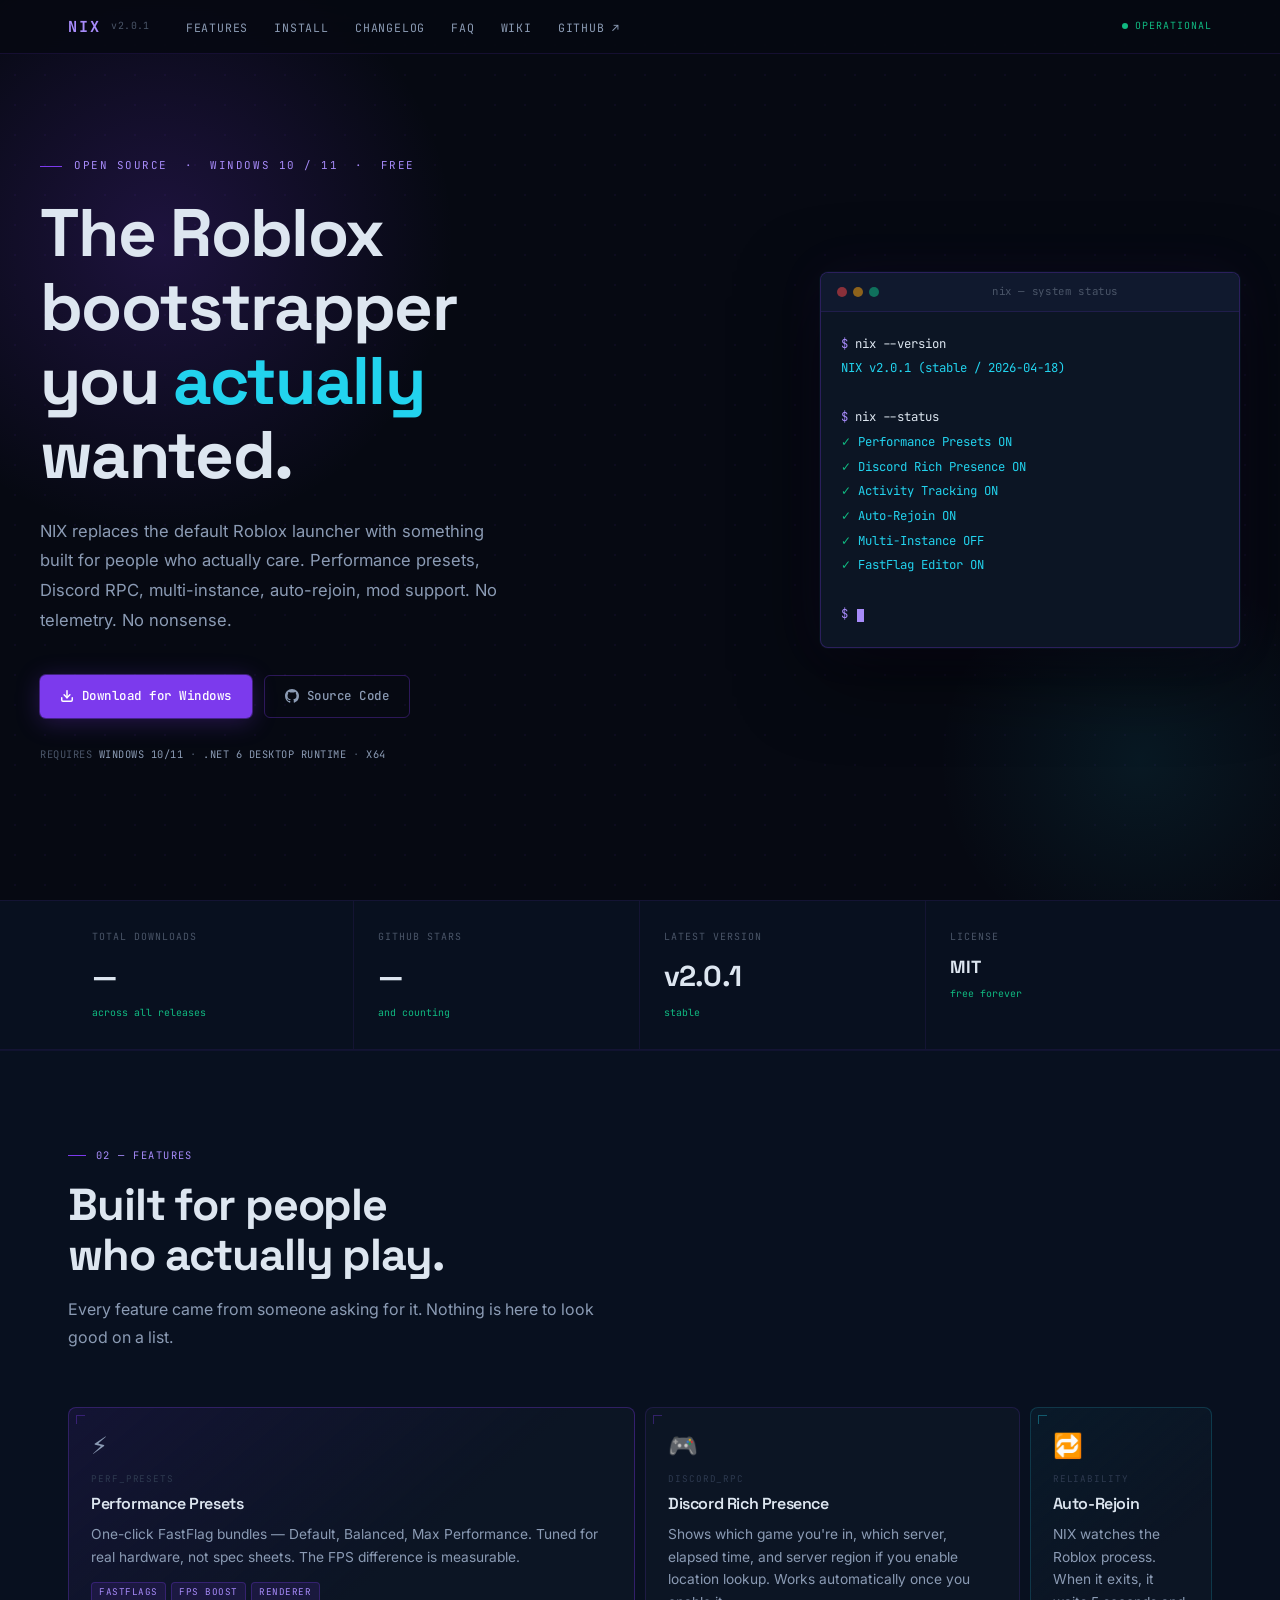
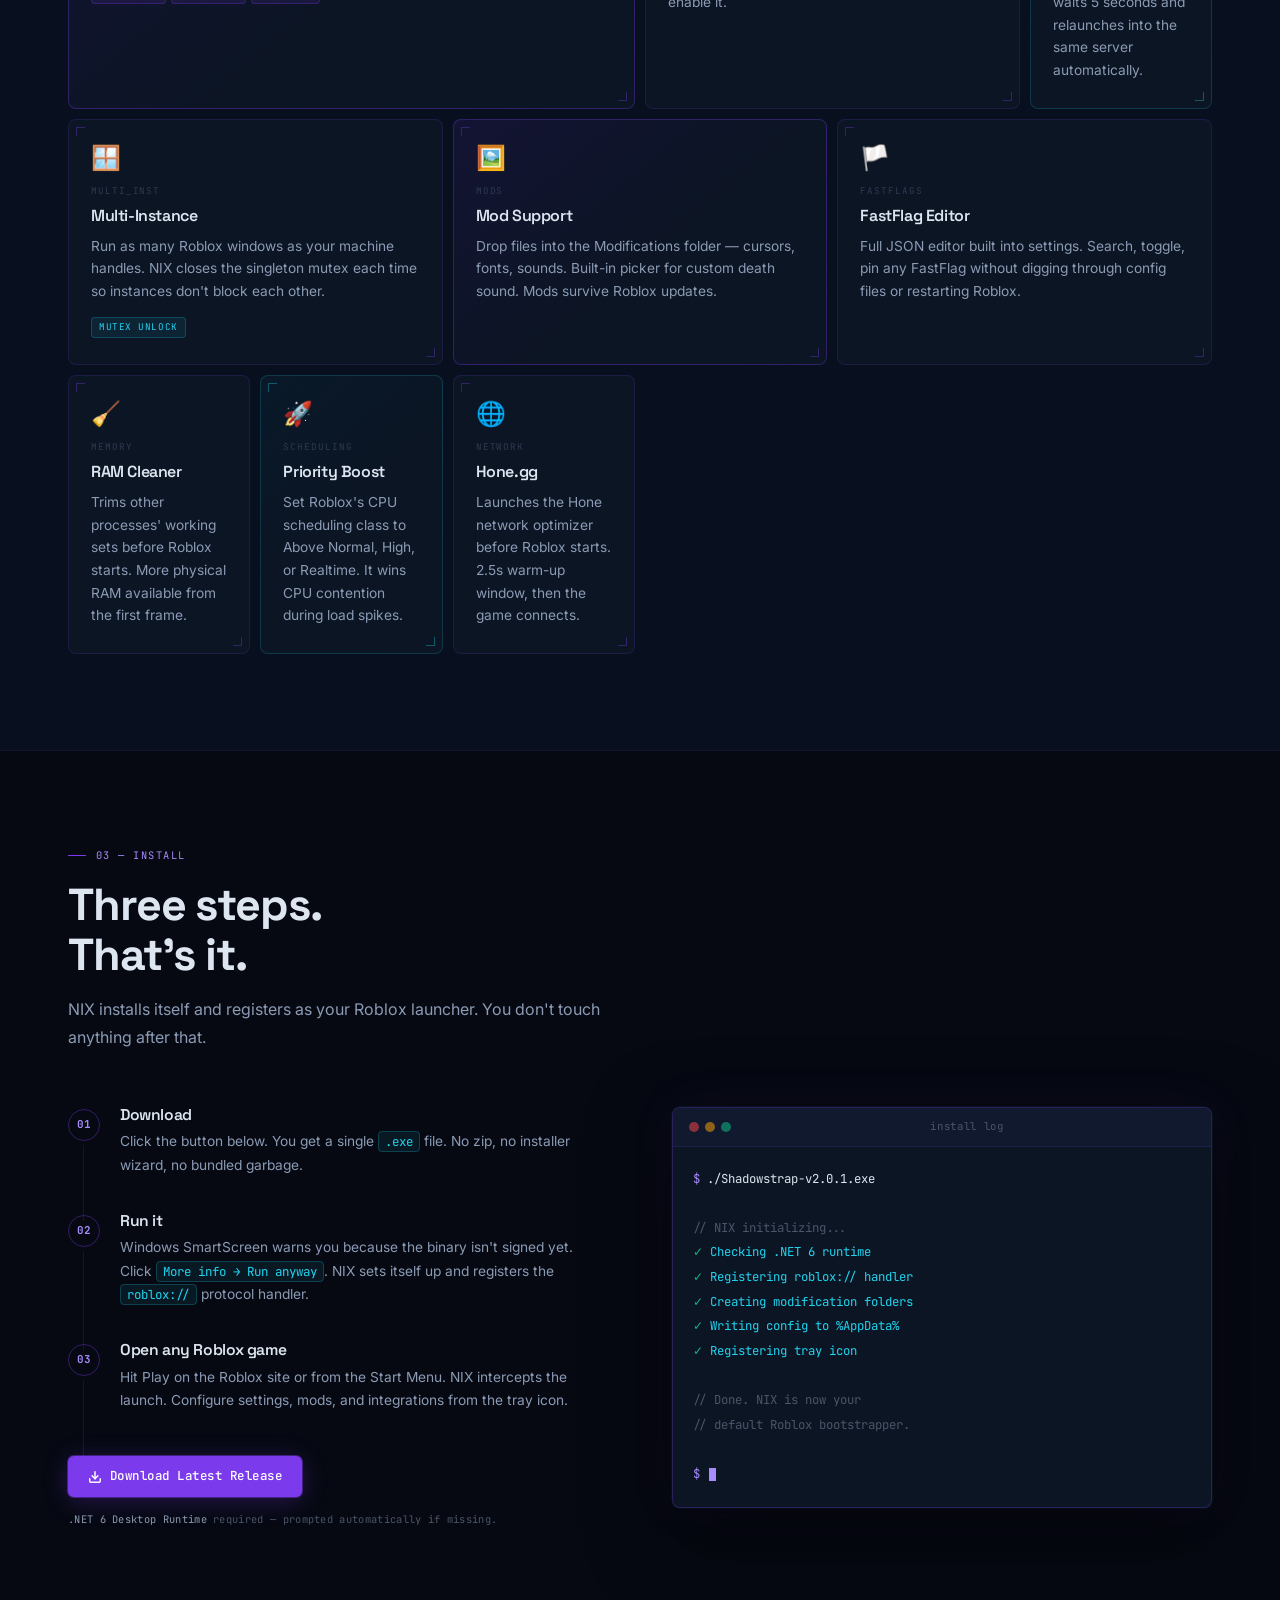
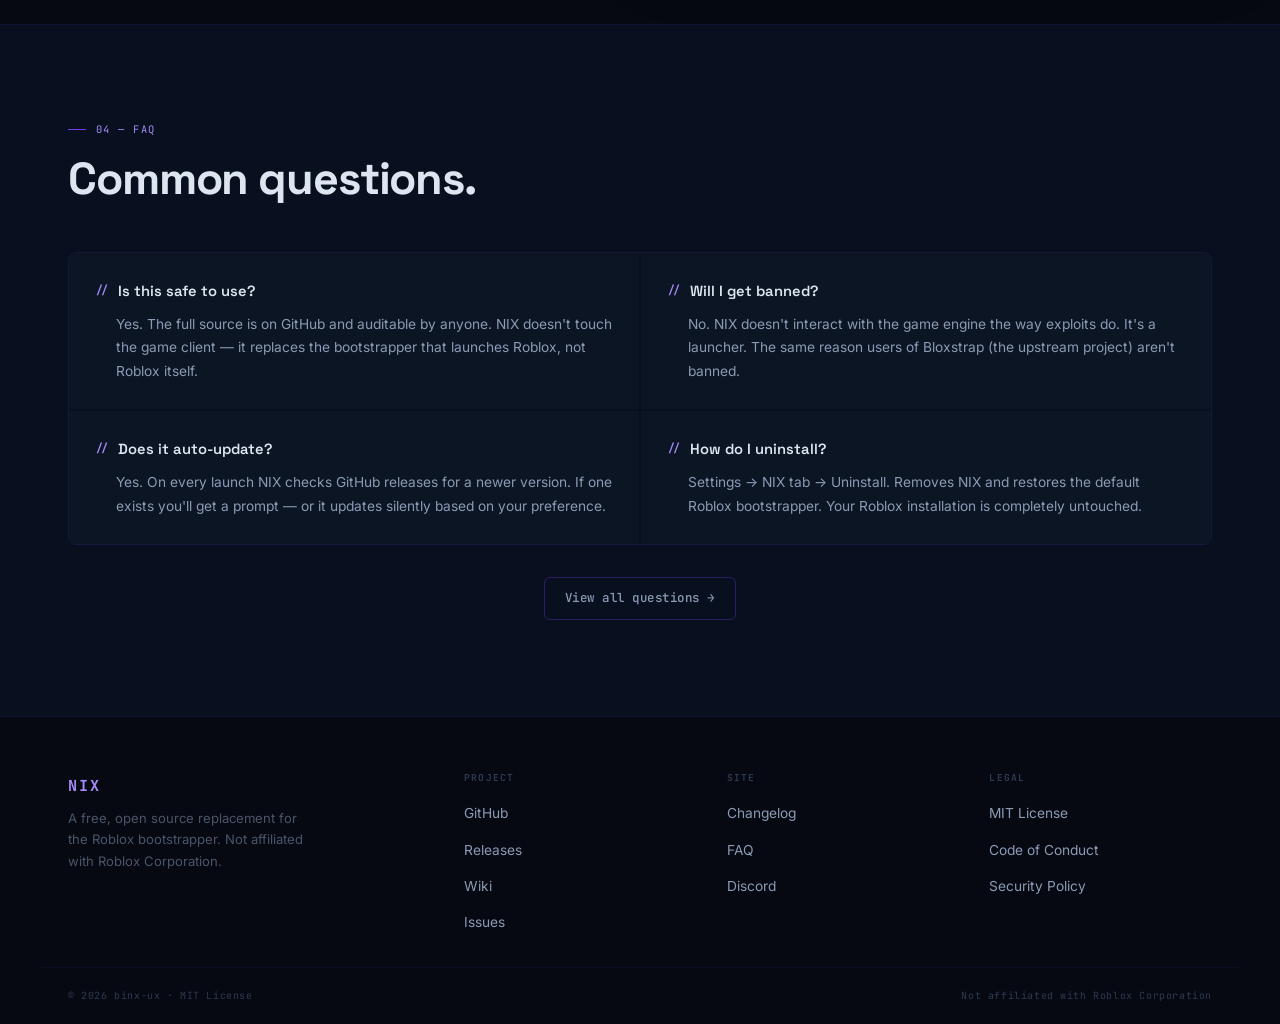
==== commit 72b75139: "feat: full sci-fi redesign — new theme, all pages rebuilt, direct exe download - New dark navy + pur" ====
--- a/index.html
+++ b/index.html
@@ -4,261 +4,423 @@
   <meta charset="UTF-8" />
   <meta name="viewport" content="width=device-width, initial-scale=1.0" />
   <title>NIX — Roblox Bootstrapper</title>
-  <meta name="description" content="NIX is a sleek, feature-rich replacement for the Roblox bootstrapper. Performance presets, Discord RPC, mods, multi-instance, and more." />
+  <meta name="description" content="NIX replaces the Roblox bootstrapper. Performance presets, Discord RPC, mod support, multi-instance, auto-rejoin. Free and open source." />
   <meta property="og:title" content="NIX — Roblox Bootstrapper" />
-  <meta property="og:description" content="A sleek, feature-rich replacement for the Roblox bootstrapper. Free and open source." />
-  <meta property="og:image" content="https://binx-ux.github.io/NIX/assets/og.png" />
+  <meta property="og:description" content="The Roblox bootstrapper you should have had." />
   <meta property="og:url" content="https://binx-ux.github.io/NIX/" />
-  <meta name="theme-color" content="#8B5CF6" />
+  <meta name="theme-color" content="#7C3AED" />
   <link rel="preconnect" href="https://fonts.googleapis.com" />
   <link rel="preconnect" href="https://fonts.gstatic.com" crossorigin />
-  <link href="https://fonts.googleapis.com/css2?family=Inter:wght@300;400;500;600;700;800&display=swap" rel="stylesheet" />
+  <link href="https://fonts.googleapis.com/css2?family=Space+Grotesk:wght@400;500;600;700&family=JetBrains+Mono:wght@400;500;700&family=Inter:wght@400;500;600&display=swap" rel="stylesheet" />
   <link rel="stylesheet" href="style.css" />
 </head>
 <body>
 
-  <!-- NAV -->
-  <nav>
-    <div class="nav-inner">
-      <span class="nav-logo">NIX</span>
-      <div class="nav-links">
-        <a href="#features">Features</a>
-        <a href="#install">Install</a>
-        <a href="https://github.com/binx-ux/shadowstrap/wiki" target="_blank">Wiki</a>
-        <a href="https://discord.gg/nKjV3mGq6R" target="_blank">Discord</a>
-        <a href="https://github.com/binx-ux/shadowstrap" target="_blank">GitHub</a>
-      </div>
-    </div>
-  </nav>
-
-  <!-- HERO -->
-  <section class="hero">
-    <div class="hero-glow"></div>
-    <div class="hero-inner">
-      <div class="badge-row">
-        <span class="badge">Free &amp; Open Source</span>
-        <span class="badge">Windows</span>
-        <span class="badge">MIT License</span>
-      </div>
-      <h1>Roblox, <span class="gradient-text">the way it should be.</span></h1>
-      <p class="hero-sub">
-        NIX replaces the standard Roblox bootstrapper with a fully-featured launcher —
-        performance presets, Discord Rich Presence, mod support, multi-instance, and more.
-        All free. All open source.
+<!-- NAV -->
+<nav class="nav">
+  <div class="nav-inner">
+    <a class="nav-logo" href="index.html">
+      <span class="nav-logo-mark">NIX</span>
+      <span class="nav-logo-ver" id="nav-ver">v2.0.1</span>
+    </a>
+    <ul class="nav-links">
+      <li><a href="#features">Features</a></li>
+      <li><a href="#install">Install</a></li>
+      <li><a href="changelog.html">Changelog</a></li>
+      <li><a href="faq.html">FAQ</a></li>
+      <li><a href="https://github.com/binx-ux/shadowstrap/wiki" target="_blank" rel="noopener">Wiki</a></li>
+      <li><a href="https://github.com/binx-ux/shadowstrap" target="_blank" rel="noopener">GitHub ↗</a></li>
+    </ul>
+    <div class="nav-status">
+      <span class="status-dot"></span>
+      OPERATIONAL
+    </div>
+  </div>
+</nav>
+
+<!-- HERO -->
+<section class="hero">
+  <div class="hero-inner">
+    <div>
+      <div class="hero-eyebrow">Open Source &nbsp;·&nbsp; Windows 10 / 11 &nbsp;·&nbsp; Free</div>
+      <h1>The Roblox<br>bootstrapper<br>you <em>actually</em><br>wanted.</h1>
+      <p class="hero-desc">
+        NIX replaces the default Roblox launcher with something built for people
+        who actually care. Performance presets, Discord RPC, multi-instance,
+        auto-rejoin, mod support. No telemetry. No nonsense.
       </p>
       <div class="hero-actions">
-        <a class="btn btn-primary" href="https://github.com/binx-ux/shadowstrap/releases/latest" target="_blank">
-          <svg xmlns="http://www.w3.org/2000/svg" width="18" height="18" viewBox="0 0 24 24" fill="none" stroke="currentColor" stroke-width="2" stroke-linecap="round" stroke-linejoin="round"><path d="M21 15v4a2 2 0 0 1-2 2H5a2 2 0 0 1-2-2v-4"/><polyline points="7 10 12 15 17 10"/><line x1="12" y1="15" x2="12" y2="3"/></svg>
+        <a class="btn btn-primary" id="dl-btn" href="https://github.com/binx-ux/shadowstrap/releases/latest" target="_blank" rel="noopener">
+          <svg xmlns="http://www.w3.org/2000/svg" width="14" height="14" viewBox="0 0 24 24" fill="none" stroke="currentColor" stroke-width="2.5" stroke-linecap="round" stroke-linejoin="round"><path d="M21 15v4a2 2 0 0 1-2 2H5a2 2 0 0 1-2-2v-4"/><polyline points="7 10 12 15 17 10"/><line x1="12" y1="15" x2="12" y2="3"/></svg>
           Download for Windows
         </a>
-        <a class="btn btn-secondary" href="https://github.com/binx-ux/shadowstrap" target="_blank">
-          <svg xmlns="http://www.w3.org/2000/svg" width="18" height="18" viewBox="0 0 24 24" fill="currentColor"><path d="M12 0C5.37 0 0 5.37 0 12c0 5.31 3.435 9.795 8.205 11.385.6.105.825-.255.825-.57 0-.285-.015-1.23-.015-2.235-3.015.555-3.795-.735-4.035-1.41-.135-.345-.72-1.41-1.23-1.695-.42-.225-1.02-.78-.015-.795.945-.015 1.62.87 1.845 1.23 1.08 1.815 2.805 1.305 3.495.99.105-.78.42-1.305.765-1.605-2.67-.3-5.46-1.335-5.46-5.925 0-1.305.465-2.385 1.23-3.225-.12-.3-.54-1.53.12-3.18 0 0 1.005-.315 3.3 1.23.96-.27 1.98-.405 3-.405s2.04.135 3 .405c2.295-1.56 3.3-1.23 3.3-1.23.66 1.65.24 2.88.12 3.18.765.84 1.23 1.905 1.23 3.225 0 4.605-2.805 5.625-5.475 5.925.435.375.81 1.095.81 2.22 0 1.605-.015 2.895-.015 3.3 0 .315.225.69.825.57A12.02 12.02 0 0 0 24 12c0-6.63-5.37-12-12-12z"/></svg>
-          View Source
+        <a class="btn btn-ghost" href="https://github.com/binx-ux/shadowstrap" target="_blank" rel="noopener">
+          <svg xmlns="http://www.w3.org/2000/svg" width="14" height="14" viewBox="0 0 24 24" fill="currentColor"><path d="M12 0C5.37 0 0 5.37 0 12c0 5.31 3.435 9.795 8.205 11.385.6.105.825-.255.825-.57 0-.285-.015-1.23-.015-2.235-3.015.555-3.795-.735-4.035-1.41-.135-.345-.72-1.41-1.23-1.695-.42-.225-1.02-.78-.015-.795.945-.015 1.62.87 1.845 1.23 1.08 1.815 2.805 1.305 3.495.99.105-.78.42-1.305.765-1.605-2.67-.3-5.46-1.335-5.46-5.925 0-1.305.465-2.385 1.23-3.225-.12-.3-.54-1.53.12-3.18 0 0 1.005-.315 3.3 1.23.96-.27 1.98-.405 3-.405s2.04.135 3 .405c2.295-1.56 3.3-1.23 3.3-1.23.66 1.65.24 2.88.12 3.18.765.84 1.23 1.905 1.23 3.225 0 4.605-2.805 5.625-5.475 5.925.435.375.81 1.095.81 2.22 0 1.605-.015 2.895-.015 3.3 0 .315.225.69.825.57A12.02 12.02 0 0 0 24 12c0-6.63-5.37-12-12-12z"/></svg>
+          Source Code
         </a>
       </div>
-      <p class="hero-note">Requires Windows 10/11 · .NET 6 Desktop Runtime</p>
-    </div>
-  </section>
-
-  <!-- STATS -->
-  <section class="stats">
-    <div class="stats-inner">
-      <div class="stat">
-        <span class="stat-num" id="stat-downloads">—</span>
-        <span class="stat-label">Total Downloads</span>
-      </div>
-      <div class="stat-divider"></div>
-      <div class="stat">
-        <span class="stat-num" id="stat-stars">—</span>
-        <span class="stat-label">GitHub Stars</span>
-      </div>
-      <div class="stat-divider"></div>
-      <div class="stat">
-        <span class="stat-num" id="stat-version">—</span>
-        <span class="stat-label">Latest Version</span>
-      </div>
-    </div>
-  </section>
-
-  <!-- FEATURES -->
-  <section class="features" id="features">
-    <div class="section-inner">
-      <div class="section-header">
-        <h2>Everything you <span class="gradient-text">need</span></h2>
-        <p>All the features you'd want from a Roblox launcher, built in and ready to go.</p>
-      </div>
-      <div class="feature-grid">
-
-        <div class="feature-card feature-card--accent">
-          <div class="feature-icon">⚡</div>
-          <h3>Performance Presets</h3>
-          <p>One-click FastFlag bundles — Default, Balanced, and Max Performance — instantly tune Roblox's renderer for your hardware.</p>
-        </div>
-
-        <div class="feature-card">
-          <div class="feature-icon">🔁</div>
-          <h3>Auto-Rejoin</h3>
-          <p>Disconnected? NIX detects when Roblox exits and automatically relaunches it, dropping you back into the same server.</p>
-        </div>
-
-        <div class="feature-card">
-          <div class="feature-icon">🎮</div>
-          <h3>Discord Rich Presence</h3>
-          <p>Show your friends exactly which game you're playing, which server you're on, and how long you've been in-session.</p>
-        </div>
-
-        <div class="feature-card">
-          <div class="feature-icon">🖼️</div>
-          <h3>Mod Support</h3>
-          <p>Replace cursors, fonts, sounds — including a custom death sound picker — by dropping files into the Modifications folder.</p>
-        </div>
-
-        <div class="feature-card">
-          <div class="feature-icon">🪟</div>
-          <h3>Multi-Instance</h3>
-          <p>Run multiple Roblox windows simultaneously. NIX closes the singleton mutex so a second (or third) instance can start.</p>
-        </div>
-
-        <div class="feature-card">
-          <div class="feature-icon">🚀</div>
-          <h3>Priority Boost</h3>
-          <p>Elevate Roblox's CPU scheduling priority to Above Normal, High, or Realtime so it gets the CPU time it needs.</p>
-        </div>
-
-        <div class="feature-card">
-          <div class="feature-icon">🧹</div>
-          <h3>RAM Cleaner</h3>
-          <p>Trim other processes' working sets before Roblox launches, giving the game as much free physical RAM as possible.</p>
-        </div>
-
-        <div class="feature-card">
-          <div class="feature-icon">🌐</div>
-          <h3>Hone.gg Integration</h3>
-          <p>Automatically launch the Hone.gg network optimizer before every Roblox session to reduce ping and stabilize your connection.</p>
-        </div>
-
-        <div class="feature-card">
-          <div class="feature-icon">🏳️</div>
-          <h3>Fast Flag Editor</h3>
-          <p>Browse, edit, and manage any Roblox FastFlag directly from the built-in JSON editor without digging through config files.</p>
-        </div>
-
-      </div>
-    </div>
-  </section>
-
-  <!-- INSTALL -->
-  <section class="install" id="install">
-    <div class="section-inner">
-      <div class="section-header">
-        <h2>Get started in <span class="gradient-text">seconds</span></h2>
-        <p>No complicated setup. Just download and run.</p>
-      </div>
-      <div class="steps">
-        <div class="step">
-          <div class="step-num">1</div>
+      <p class="hero-req">Requires <span>Windows 10/11</span> · <span>.NET 6 Desktop Runtime</span> · <span>x64</span></p>
+    </div>
+
+    <div class="terminal-window">
+      <div class="terminal-bar">
+        <div class="terminal-dots">
+          <div class="terminal-dot td-red"></div>
+          <div class="terminal-dot td-yellow"></div>
+          <div class="terminal-dot td-green"></div>
+        </div>
+        <span class="terminal-title">nix — system status</span>
+      </div>
+      <div class="terminal-body" id="hero-terminal"></div>
+    </div>
+  </div>
+</section>
+
+<!-- METRICS -->
+<div class="metrics">
+  <div class="metrics-inner">
+    <div class="metric">
+      <div class="metric-label">Total Downloads</div>
+      <div class="metric-val" id="stat-dl">—</div>
+      <div class="metric-sub">across all releases</div>
+    </div>
+    <div class="metric">
+      <div class="metric-label">GitHub Stars</div>
+      <div class="metric-val" id="stat-stars">—</div>
+      <div class="metric-sub">and counting</div>
+    </div>
+    <div class="metric">
+      <div class="metric-label">Latest Version</div>
+      <div class="metric-val" id="stat-ver">v2.0.1</div>
+      <div class="metric-sub">stable</div>
+    </div>
+    <div class="metric">
+      <div class="metric-label">License</div>
+      <div class="metric-val" style="font-size:1.1rem;letter-spacing:0">MIT</div>
+      <div class="metric-sub">free forever</div>
+    </div>
+  </div>
+</div>
+
+<!-- FEATURES -->
+<section class="section features-bg" id="features">
+  <div class="section-inner">
+    <div class="section-eyebrow">02 — Features</div>
+    <h2 class="section-head">Built for people<br>who actually play.</h2>
+    <p class="section-sub">Every feature came from someone asking for it. Nothing is here to look good on a list.</p>
+
+    <div class="bento">
+      <div class="bc bc--purple gc-3">
+        <span class="bc-icon">⚡</span>
+        <div class="bc-label">PERF_PRESETS</div>
+        <h3>Performance Presets</h3>
+        <p>One-click FastFlag bundles — Default, Balanced, Max Performance. Tuned for real hardware, not spec sheets. The FPS difference is measurable.</p>
+        <div class="bc-tags">
+          <span class="bc-tag">FastFlags</span>
+          <span class="bc-tag">FPS Boost</span>
+          <span class="bc-tag">Renderer</span>
+        </div>
+      </div>
+
+      <div class="bc gc-2">
+        <span class="bc-icon">🎮</span>
+        <div class="bc-label">DISCORD_RPC</div>
+        <h3>Discord Rich Presence</h3>
+        <p>Shows which game you're in, which server, elapsed time, and server region if you enable location lookup. Works automatically once you enable it.</p>
+      </div>
+
+      <div class="bc bc--cyan gc-1">
+        <span class="bc-icon">🔁</span>
+        <div class="bc-label">RELIABILITY</div>
+        <h3>Auto-Rejoin</h3>
+        <p>NIX watches the Roblox process. When it exits, it waits 5 seconds and relaunches into the same server automatically.</p>
+      </div>
+
+      <div class="bc gc-2">
+        <span class="bc-icon">🪟</span>
+        <div class="bc-label">MULTI_INST</div>
+        <h3>Multi-Instance</h3>
+        <p>Run as many Roblox windows as your machine handles. NIX closes the singleton mutex each time so instances don't block each other.</p>
+        <div class="bc-tags">
+          <span class="bc-tag bc-tag--cyan">Mutex unlock</span>
+        </div>
+      </div>
+
+      <div class="bc bc--purple gc-2">
+        <span class="bc-icon">🖼️</span>
+        <div class="bc-label">MODS</div>
+        <h3>Mod Support</h3>
+        <p>Drop files into the Modifications folder — cursors, fonts, sounds. Built-in picker for custom death sound. Mods survive Roblox updates.</p>
+      </div>
+
+      <div class="bc gc-2">
+        <span class="bc-icon">🏳️</span>
+        <div class="bc-label">FASTFLAGS</div>
+        <h3>FastFlag Editor</h3>
+        <p>Full JSON editor built into settings. Search, toggle, pin any FastFlag without digging through config files or restarting Roblox.</p>
+      </div>
+
+      <div class="bc gc-1">
+        <span class="bc-icon">🧹</span>
+        <div class="bc-label">MEMORY</div>
+        <h3>RAM Cleaner</h3>
+        <p>Trims other processes' working sets before Roblox starts. More physical RAM available from the first frame.</p>
+      </div>
+
+      <div class="bc bc--cyan gc-1">
+        <span class="bc-icon">🚀</span>
+        <div class="bc-label">SCHEDULING</div>
+        <h3>Priority Boost</h3>
+        <p>Set Roblox's CPU scheduling class to Above Normal, High, or Realtime. It wins CPU contention during load spikes.</p>
+      </div>
+
+      <div class="bc gc-1">
+        <span class="bc-icon">🌐</span>
+        <div class="bc-label">NETWORK</div>
+        <h3>Hone.gg</h3>
+        <p>Launches the Hone network optimizer before Roblox starts. 2.5s warm-up window, then the game connects.</p>
+      </div>
+    </div>
+  </div>
+</section>
+
+<!-- INSTALL -->
+<section class="section install-bg" id="install">
+  <div class="section-inner">
+    <div class="section-eyebrow">03 — Install</div>
+    <h2 class="section-head">Three steps.<br>That's it.</h2>
+    <p class="section-sub">NIX installs itself and registers as your Roblox launcher. You don't touch anything after that.</p>
+
+    <div class="install-grid">
+      <div class="install-steps">
+        <div class="install-step">
+          <div class="step-num-wrap"><span class="step-num">01</span></div>
           <div class="step-body">
             <h4>Download</h4>
-            <p>Grab the latest <code>Shadowstrap.exe</code> from the releases page.</p>
+            <p>Click the button below. You get a single <code>.exe</code> file. No zip, no installer wizard, no bundled garbage.</p>
           </div>
         </div>
-        <div class="step-arrow">→</div>
-        <div class="step">
-          <div class="step-num">2</div>
+        <div class="install-step">
+          <div class="step-num-wrap"><span class="step-num">02</span></div>
           <div class="step-body">
-            <h4>Run</h4>
-            <p>Launch the executable. If prompted by SmartScreen, click <em>More info → Run anyway</em>.</p>
+            <h4>Run it</h4>
+            <p>Windows SmartScreen warns you because the binary isn't signed yet. Click <code>More info → Run anyway</code>. NIX sets itself up and registers the <code>roblox://</code> protocol handler.</p>
           </div>
         </div>
-        <div class="step-arrow">→</div>
-        <div class="step">
-          <div class="step-num">3</div>
+        <div class="install-step">
+          <div class="step-num-wrap"><span class="step-num">03</span></div>
           <div class="step-body">
-            <h4>Play</h4>
-            <p>Open any Roblox game from the website or Start Menu. NIX handles the rest.</p>
+            <h4>Open any Roblox game</h4>
+            <p>Hit Play on the Roblox site or from the Start Menu. NIX intercepts the launch. Configure settings, mods, and integrations from the tray icon.</p>
           </div>
         </div>
-      </div>
-      <div class="install-cta">
-        <a class="btn btn-primary btn-large" href="https://github.com/binx-ux/shadowstrap/releases/latest" target="_blank">
-          <svg xmlns="http://www.w3.org/2000/svg" width="20" height="20" viewBox="0 0 24 24" fill="none" stroke="currentColor" stroke-width="2" stroke-linecap="round" stroke-linejoin="round"><path d="M21 15v4a2 2 0 0 1-2 2H5a2 2 0 0 1-2-2v-4"/><polyline points="7 10 12 15 17 10"/><line x1="12" y1="15" x2="12" y2="3"/></svg>
-          Download Latest Release
-        </a>
-      </div>
-      <p class="install-note">
-        Requires Windows 10 or 11 (x64) and the
-        <a href="https://dotnet.microsoft.com/en-us/download/dotnet/6.0" target="_blank">.NET 6 Desktop Runtime</a>.
-        You will be prompted to install it if it's missing.
-      </p>
-    </div>
-  </section>
-
-  <!-- FAQ -->
-  <section class="faq">
-    <div class="section-inner">
-      <div class="section-header">
-        <h2>Common <span class="gradient-text">questions</span></h2>
-      </div>
-      <div class="faq-grid">
-        <div class="faq-item">
-          <h4>Is this malware?</h4>
-          <p>No. The entire source code is open and auditable on GitHub. Downloads come only from the official repository.</p>
-        </div>
-        <div class="faq-item">
-          <h4>Will I get banned?</h4>
-          <p>No. NIX only replaces the launcher/bootstrapper. It does not interact with the game client the way exploits do.</p>
-        </div>
-        <div class="faq-item">
-          <h4>Does it work with Studio?</h4>
-          <p>Yes. Studio launching is supported, though some player-only features (Discord RPC, activity tracking) won't apply.</p>
-        </div>
-        <div class="faq-item">
-          <h4>How do I uninstall?</h4>
-          <p>Open NIX → Settings → NIX tab → Uninstall. This restores the default Roblox bootstrapper.</p>
-        </div>
-      </div>
-    </div>
-  </section>
-
-  <!-- FOOTER -->
-  <footer>
-    <div class="footer-inner">
-      <div class="footer-brand">
-        <span class="nav-logo">NIX</span>
-        <p>Free and open source. Not affiliated with Roblox Corporation.</p>
-      </div>
-      <div class="footer-links">
-        <a href="https://github.com/binx-ux/shadowstrap" target="_blank">GitHub</a>
-        <a href="https://github.com/binx-ux/shadowstrap/releases" target="_blank">Releases</a>
-        <a href="https://github.com/binx-ux/shadowstrap/wiki" target="_blank">Wiki</a>
-        <a href="https://discord.gg/nKjV3mGq6R" target="_blank">Discord</a>
-        <a href="https://github.com/binx-ux/shadowstrap/blob/main/LICENSE" target="_blank">License</a>
-        <a href="https://github.com/binx-ux/shadowstrap/blob/main/CODE_OF_CONDUCT.md" target="_blank">Code of Conduct</a>
-      </div>
-      <p class="footer-copy">© 2024 binx-ux · MIT License</p>
-    </div>
-  </footer>
-
-  <script>
-    fetch('https://api.github.com/repos/binx-ux/shadowstrap')
-      .then(r => r.json())
-      .then(data => {
-        const s = data.stargazers_count;
-        document.getElementById('stat-stars').textContent =
-          s >= 1000 ? (s / 1000).toFixed(1) + 'k' : s;
-      }).catch(() => {});
-
-    fetch('https://api.github.com/repos/binx-ux/shadowstrap/releases')
-      .then(r => r.json())
-      .then(releases => {
-        let total = 0;
-        releases.forEach(r => r.assets.forEach(a => { total += a.download_count; }));
-        document.getElementById('stat-downloads').textContent =
-          total >= 1000 ? (total / 1000).toFixed(1) + 'k' : total || '—';
-        if (releases[0])
-          document.getElementById('stat-version').textContent = releases[0].tag_name || '—';
-      }).catch(() => {});
-  </script>
-
+        <div class="install-cta">
+          <a class="btn btn-primary" id="dl-btn-2" href="https://github.com/binx-ux/shadowstrap/releases/latest" target="_blank" rel="noopener">
+            <svg xmlns="http://www.w3.org/2000/svg" width="14" height="14" viewBox="0 0 24 24" fill="none" stroke="currentColor" stroke-width="2.5" stroke-linecap="round" stroke-linejoin="round"><path d="M21 15v4a2 2 0 0 1-2 2H5a2 2 0 0 1-2-2v-4"/><polyline points="7 10 12 15 17 10"/><line x1="12" y1="15" x2="12" y2="3"/></svg>
+            Download Latest Release
+          </a>
+          <p class="install-note">
+            <a href="https://dotnet.microsoft.com/download/dotnet/6.0" target="_blank" rel="noopener">.NET 6 Desktop Runtime</a> required — prompted automatically if missing.
+          </p>
+        </div>
+      </div>
+
+      <div class="terminal-window" style="align-self:start">
+        <div class="terminal-bar">
+          <div class="terminal-dots">
+            <div class="terminal-dot td-red"></div>
+            <div class="terminal-dot td-yellow"></div>
+            <div class="terminal-dot td-green"></div>
+          </div>
+          <span class="terminal-title">install log</span>
+        </div>
+        <div class="terminal-body">
+          <span class="t-line"><span class="t-prompt">$</span> <span class="t-cmd">./Shadowstrap-v2.0.1.exe</span></span>
+          <span class="t-line">&nbsp;</span>
+          <span class="t-line"><span class="t-comment">// NIX initializing...</span></span>
+          <span class="t-line"><span class="t-ok">✓</span> <span class="t-val">Checking .NET 6 runtime</span></span>
+          <span class="t-line"><span class="t-ok">✓</span> <span class="t-val">Registering roblox:// handler</span></span>
+          <span class="t-line"><span class="t-ok">✓</span> <span class="t-val">Creating modification folders</span></span>
+          <span class="t-line"><span class="t-ok">✓</span> <span class="t-val">Writing config to %AppData%</span></span>
+          <span class="t-line"><span class="t-ok">✓</span> <span class="t-val">Registering tray icon</span></span>
+          <span class="t-line">&nbsp;</span>
+          <span class="t-line"><span class="t-comment">// Done. NIX is now your</span></span>
+          <span class="t-line"><span class="t-comment">// default Roblox bootstrapper.</span></span>
+          <span class="t-line">&nbsp;</span>
+          <span class="t-line"><span class="t-prompt">$</span> <span class="t-cursor"></span></span>
+        </div>
+      </div>
+    </div>
+  </div>
+</section>
+
+<!-- FAQ PREVIEW -->
+<section class="section faq-bg">
+  <div class="section-inner">
+    <div class="section-eyebrow">04 — FAQ</div>
+    <h2 class="section-head">Common questions.</h2>
+
+    <div class="faq-grid">
+      <div class="faq-item">
+        <div class="faq-q">Is this safe to use?</div>
+        <p class="faq-a">Yes. The full source is on GitHub and auditable by anyone. NIX doesn't touch the game client — it replaces the bootstrapper that launches Roblox, not Roblox itself.</p>
+      </div>
+      <div class="faq-item">
+        <div class="faq-q">Will I get banned?</div>
+        <p class="faq-a">No. NIX doesn't interact with the game engine the way exploits do. It's a launcher. The same reason users of Bloxstrap (the upstream project) aren't banned.</p>
+      </div>
+      <div class="faq-item">
+        <div class="faq-q">Does it auto-update?</div>
+        <p class="faq-a">Yes. On every launch NIX checks GitHub releases for a newer version. If one exists you'll get a prompt — or it updates silently based on your preference.</p>
+      </div>
+      <div class="faq-item">
+        <div class="faq-q">How do I uninstall?</div>
+        <p class="faq-a">Settings → NIX tab → Uninstall. Removes NIX and restores the default Roblox bootstrapper. Your Roblox installation is completely untouched.</p>
+      </div>
+    </div>
+
+    <div class="faq-more">
+      <a class="btn btn-ghost" href="faq.html">View all questions →</a>
+    </div>
+  </div>
+</section>
+
+<!-- FOOTER -->
+<footer class="footer">
+  <div class="footer-inner">
+    <div class="footer-brand">
+      <a class="nav-logo" href="index.html">
+        <span class="nav-logo-mark">NIX</span>
+      </a>
+      <p>A free, open source replacement for the Roblox bootstrapper. Not affiliated with Roblox Corporation.</p>
+    </div>
+    <div class="footer-col">
+      <h5>Project</h5>
+      <ul>
+        <li><a href="https://github.com/binx-ux/shadowstrap" target="_blank" rel="noopener">GitHub</a></li>
+        <li><a href="https://github.com/binx-ux/shadowstrap/releases" target="_blank" rel="noopener">Releases</a></li>
+        <li><a href="https://github.com/binx-ux/shadowstrap/wiki" target="_blank" rel="noopener">Wiki</a></li>
+        <li><a href="https://github.com/binx-ux/shadowstrap/issues" target="_blank" rel="noopener">Issues</a></li>
+      </ul>
+    </div>
+    <div class="footer-col">
+      <h5>Site</h5>
+      <ul>
+        <li><a href="changelog.html">Changelog</a></li>
+        <li><a href="faq.html">FAQ</a></li>
+        <li><a href="https://discord.gg/nKjV3mGq6R" target="_blank" rel="noopener">Discord</a></li>
+      </ul>
+    </div>
+    <div class="footer-col">
+      <h5>Legal</h5>
+      <ul>
+        <li><a href="https://github.com/binx-ux/shadowstrap/blob/main/LICENSE" target="_blank" rel="noopener">MIT License</a></li>
+        <li><a href="https://github.com/binx-ux/shadowstrap/blob/main/CODE_OF_CONDUCT.md" target="_blank" rel="noopener">Code of Conduct</a></li>
+        <li><a href="https://github.com/binx-ux/shadowstrap/blob/main/SECURITY.md" target="_blank" rel="noopener">Security Policy</a></li>
+      </ul>
+    </div>
+  </div>
+  <div class="footer-bottom">
+    <span class="footer-copy">© 2026 binx-ux · MIT License</span>
+    <span class="footer-copy">Not affiliated with Roblox Corporation</span>
+  </div>
+</footer>
+
+<script>
+// ── Load live GitHub data ──────────────────────
+async function loadGitHub() {
+  try {
+    const [rel, repo, allRel] = await Promise.all([
+      fetch('https://api.github.com/repos/binx-ux/shadowstrap/releases/latest').then(r => r.json()),
+      fetch('https://api.github.com/repos/binx-ux/shadowstrap').then(r => r.json()),
+      fetch('https://api.github.com/repos/binx-ux/shadowstrap/releases').then(r => r.json()),
+    ]);
+
+    // Direct exe download
+    const exe = rel.assets?.find(a => a.name.endsWith('.exe'));
+    if (exe) {
+      ['dl-btn', 'dl-btn-2'].forEach(id => {
+        const btn = document.getElementById(id);
+        if (btn) {
+          btn.href = exe.browser_download_url;
+          // download attr triggers browser download instead of navigate
+          btn.setAttribute('download', exe.name);
+          btn.removeAttribute('target');
+          btn.removeAttribute('rel');
+        }
+      });
+    }
+
+    // Version label
+    if (rel.tag_name) {
+      document.getElementById('nav-ver').textContent = rel.tag_name;
+      document.getElementById('stat-ver').textContent = rel.tag_name;
+    }
+
+    // Stars
+    if (repo.stargazers_count !== undefined) {
+      const s = repo.stargazers_count;
+      document.getElementById('stat-stars').textContent =
+        s >= 1000 ? (s / 1000).toFixed(1) + 'k' : (s || '0');
+    }
+
+    // Total downloads
+    let total = 0;
+    if (Array.isArray(allRel)) {
+      allRel.forEach(r => r.assets?.forEach(a => { total += a.download_count || 0; }));
+    }
+    document.getElementById('stat-dl').textContent =
+      total >= 1000 ? (total / 1000).toFixed(1) + 'k' : (total || '0');
+
+  } catch (e) { /* graceful fallback — static values already in HTML */ }
+}
+
+loadGitHub();
+
+// ── Hero terminal typing animation ────────────
+const LINES = [
+  { k: 'prompt', v: 'nix --version' },
+  { k: 'val',    v: 'NIX v2.0.1  (stable / 2026-04-18)' },
+  { k: 'blank' },
+  { k: 'prompt', v: 'nix --status' },
+  { k: 'ok',     v: '✓', rest: 'Performance Presets      ON' },
+  { k: 'ok',     v: '✓', rest: 'Discord Rich Presence    ON' },
+  { k: 'ok',     v: '✓', rest: 'Activity Tracking        ON' },
+  { k: 'ok',     v: '✓', rest: 'Auto-Rejoin              ON' },
+  { k: 'ok',     v: '✓', rest: 'Multi-Instance           OFF' },
+  { k: 'ok',     v: '✓', rest: 'FastFlag Editor          ON' },
+  { k: 'blank' },
+  { k: 'cursor' },
+];
+
+const DELAYS = { prompt: 60, val: 20, ok: 30, blank: 80 };
+
+async function sleep(ms) { return new Promise(r => setTimeout(r, ms)); }
+
+async function runTerminal() {
+  const el = document.getElementById('hero-terminal');
+  if (!el) return;
+  await sleep(400);
+  for (const ln of LINES) {
+    await sleep(DELAYS[ln.k] || 50);
+    const span = document.createElement('span');
+    span.className = 't-line';
+    if (ln.k === 'blank') {
+      span.innerHTML = '&nbsp;';
+    } else if (ln.k === 'prompt') {
+      span.innerHTML = `<span class="t-prompt">$</span> <span class="t-cmd">${ln.v}</span>`;
+    } else if (ln.k === 'val') {
+      span.innerHTML = `<span class="t-val">${ln.v}</span>`;
+    } else if (ln.k === 'ok') {
+      span.innerHTML = `<span class="t-ok">${ln.v}</span> <span class="t-val">${ln.rest}</span>`;
+    } else if (ln.k === 'cursor') {
+      span.innerHTML = `<span class="t-prompt">$</span> <span class="t-cursor"></span>`;
+    }
+    el.appendChild(span);
+  }
+}
+
+runTerminal();
+</script>
 </body>
 </html>
--- a/style.css
+++ b/style.css
@@ -1,484 +1,970 @@
+/* NIX — sci-fi design system */
 *, *::before, *::after { box-sizing: border-box; margin: 0; padding: 0; }
 
 :root {
-  --bg:         #0a0415;
-  --bg2:        #0f0720;
-  --bg3:        #130828;
-  --surface:    #1a0a2e;
-  --surface2:   #221040;
-  --accent:     #8B5CF6;
-  --accent-dark:#6D28D9;
-  --accent-light:#A78BFA;
-  --accent-sub: rgba(139,92,246,0.12);
-  --text:       #f1f0f5;
-  --text-muted: #8B7AB8;
-  --text-dim:   #5a4d7a;
-  --border:     rgba(139,92,246,0.18);
-  --radius:     12px;
-  --radius-sm:  8px;
-}
-
-html { scroll-behavior: smooth; }
+  --bg:          #060912;
+  --bg2:         #08101f;
+  --surface:     #0c1524;
+  --surface2:    #10192e;
+  --accent:      #7C3AED;
+  --accent-lo:   rgba(124,58,237,0.12);
+  --accent-b:    rgba(124,58,237,0.28);
+  --accent-hi:   #A78BFA;
+  --cyan:        #22D3EE;
+  --cyan-lo:     rgba(34,211,238,0.08);
+  --cyan-b:      rgba(34,211,238,0.22);
+  --green:       #10B981;
+  --green-lo:    rgba(16,185,129,0.1);
+  --text:        #8B9BB4;
+  --text-hi:     #DDE6F0;
+  --text-lo:     #2E3A50;
+  --text-mid:    #4A5568;
+  --mono:        'JetBrains Mono', 'Courier New', monospace;
+  --head:        'Space Grotesk', system-ui, sans-serif;
+  --r:           6px;
+  --r-sm:        4px;
+}
+
+html {
+  scroll-behavior: smooth;
+  background-color: var(--bg);
+  /* subtle dot grid across entire page */
+  background-image: radial-gradient(circle, rgba(124,58,237,0.06) 1px, transparent 1px);
+  background-size: 30px 30px;
+}
 
 body {
   font-family: 'Inter', system-ui, sans-serif;
-  background: var(--bg);
-  color: var(--text);
-  line-height: 1.6;
+  color: var(--text);
   overflow-x: hidden;
-}
-
-a { color: var(--accent-light); text-decoration: none; }
-a:hover { color: var(--accent); }
-
-/* ─── NAV ──────────────────────────────────────────── */
-nav {
+  line-height: 1.65;
+}
+
+a { color: var(--accent-hi); text-decoration: none; transition: color .15s; }
+a:hover { color: var(--cyan); }
+h1,h2,h3,h4,h5 {
+  font-family: var(--head);
+  color: var(--text-hi);
+  line-height: 1.1;
+  letter-spacing: -0.025em;
+}
+
+/* ── NAV ─────────────────────────────────────── */
+.nav {
   position: fixed;
-  top: 0; left: 0; right: 0;
-  z-index: 100;
-  background: rgba(10,4,21,0.82);
-  backdrop-filter: blur(14px);
-  border-bottom: 1px solid var(--border);
+  inset: 0 0 auto 0;
+  z-index: 200;
+  height: 54px;
+  background: rgba(6,9,18,0.86);
+  backdrop-filter: blur(18px);
+  -webkit-backdrop-filter: blur(18px);
+  border-bottom: 1px solid rgba(124,58,237,0.14);
 }
 
 .nav-inner {
-  max-width: 1100px;
+  max-width: 1200px;
   margin: 0 auto;
-  padding: 0 24px;
-  height: 60px;
-  display: flex;
-  align-items: center;
-  justify-content: space-between;
+  padding: 0 28px;
+  height: 100%;
+  display: flex;
+  align-items: center;
+  gap: 36px;
 }
 
 .nav-logo {
-  font-size: 1.1rem;
+  font-family: var(--mono);
+  font-size: 0.95rem;
   font-weight: 700;
-  background: linear-gradient(135deg, var(--accent-light), var(--accent));
-  -webkit-background-clip: text;
-  -webkit-text-fill-color: transparent;
-  background-clip: text;
-  letter-spacing: -0.02em;
+  color: var(--text-hi);
+  letter-spacing: 0.14em;
+  display: flex;
+  align-items: center;
+  gap: 10px;
+  flex-shrink: 0;
+  text-decoration: none;
+}
+.nav-logo-mark { color: var(--accent-hi); }
+.nav-logo-ver {
+  font-size: 0.62rem;
+  color: var(--text-mid);
+  font-weight: 400;
+  letter-spacing: 0.04em;
 }
 
 .nav-links {
   display: flex;
-  gap: 28px;
-  font-size: 0.9rem;
-  font-weight: 500;
-}
-
-.nav-links a { color: var(--text-muted); transition: color .2s; }
-.nav-links a:hover { color: var(--text); }
-
-/* ─── HERO ──────────────────────────────────────────── */
+  gap: 26px;
+  list-style: none;
+  flex: 1;
+}
+.nav-links a {
+  font-family: var(--mono);
+  font-size: 0.72rem;
+  letter-spacing: 0.07em;
+  text-transform: uppercase;
+  color: var(--text);
+  transition: color .15s;
+}
+.nav-links a:hover { color: var(--text-hi); }
+.nav-links a.active { color: var(--accent-hi); }
+
+.nav-status {
+  display: flex;
+  align-items: center;
+  gap: 7px;
+  font-family: var(--mono);
+  font-size: 0.62rem;
+  letter-spacing: 0.1em;
+  color: var(--green);
+  flex-shrink: 0;
+}
+
+.status-dot {
+  width: 6px;
+  height: 6px;
+  border-radius: 50%;
+  background: var(--green);
+  flex-shrink: 0;
+  animation: pulse-green 2.2s ease infinite;
+}
+
+@keyframes pulse-green {
+  0%,100% { box-shadow: 0 0 0 0 rgba(16,185,129,0.55); }
+  50%      { box-shadow: 0 0 0 5px rgba(16,185,129,0); }
+}
+
+/* ── HERO ─────────────────────────────────────── */
 .hero {
   position: relative;
   min-height: 100vh;
   display: flex;
   align-items: center;
-  justify-content: center;
-  text-align: center;
-  padding: 100px 24px 80px;
+  padding: 100px 28px 80px;
   overflow: hidden;
 }
 
-.hero-glow {
-  position: absolute;
-  top: -200px; left: 50%;
-  transform: translateX(-50%);
-  width: 900px; height: 600px;
-  background: radial-gradient(ellipse at center, rgba(139,92,246,0.22) 0%, transparent 70%);
-  pointer-events: none;
-}
-
+/* ambient glows */
 .hero::before {
   content: '';
   position: absolute;
-  inset: 0;
-  background:
-    radial-gradient(ellipse 60% 50% at 20% 80%, rgba(109,40,217,0.08) 0%, transparent 60%),
-    radial-gradient(ellipse 60% 50% at 80% 20%, rgba(139,92,246,0.06) 0%, transparent 60%);
+  top: -80px; left: -160px;
+  width: 640px; height: 640px;
+  background: radial-gradient(circle, rgba(124,58,237,0.2) 0%, transparent 65%);
   pointer-events: none;
 }
-
-.hero-inner { position: relative; max-width: 780px; }
-
-.badge-row {
-  display: flex;
-  justify-content: center;
-  gap: 8px;
+.hero::after {
+  content: '';
+  position: absolute;
+  bottom: -80px; right: -80px;
+  width: 440px; height: 440px;
+  background: radial-gradient(circle, rgba(34,211,238,0.08) 0%, transparent 65%);
+  pointer-events: none;
+}
+
+.hero-inner {
+  position: relative;
+  z-index: 1;
+  max-width: 1200px;
+  margin: 0 auto;
+  width: 100%;
+  display: grid;
+  grid-template-columns: 1fr 420px;
+  gap: 64px;
+  align-items: center;
+}
+
+.hero-eyebrow {
+  font-family: var(--mono);
+  font-size: 0.68rem;
+  letter-spacing: 0.14em;
+  text-transform: uppercase;
+  color: var(--accent-hi);
+  margin-bottom: 22px;
+  display: flex;
+  align-items: center;
+  gap: 12px;
+}
+.hero-eyebrow::before {
+  content: '';
+  width: 22px; height: 1px;
+  background: var(--accent);
+}
+
+.hero h1 {
+  font-size: clamp(2.8rem, 5.5vw, 4.2rem);
+  font-weight: 700;
   margin-bottom: 24px;
+  color: var(--text-hi);
+}
+.hero h1 em {
+  font-style: normal;
+  color: var(--cyan);
+}
+
+.hero-desc {
+  font-size: 1.04rem;
+  color: var(--text);
+  max-width: 480px;
+  margin-bottom: 40px;
+  line-height: 1.78;
+}
+
+.hero-actions {
+  display: flex;
+  gap: 12px;
   flex-wrap: wrap;
-}
-
-.badge {
-  font-size: 0.72rem;
-  font-weight: 600;
-  letter-spacing: 0.06em;
-  text-transform: uppercase;
-  padding: 4px 12px;
-  border-radius: 999px;
-  background: var(--accent-sub);
-  border: 1px solid var(--border);
-  color: var(--accent-light);
-}
-
-h1 {
-  font-size: clamp(2.4rem, 6vw, 4rem);
-  font-weight: 800;
-  line-height: 1.1;
-  letter-spacing: -0.03em;
-  margin-bottom: 20px;
-}
-
-.gradient-text {
-  background: linear-gradient(135deg, var(--accent-light) 0%, var(--accent) 50%, #6D28D9 100%);
-  -webkit-background-clip: text;
-  -webkit-text-fill-color: transparent;
-  background-clip: text;
-}
-
-.hero-sub {
-  font-size: 1.1rem;
-  color: var(--text-muted);
-  max-width: 600px;
-  margin: 0 auto 36px;
-  line-height: 1.7;
-}
-
-.hero-actions {
-  display: flex;
-  gap: 14px;
-  justify-content: center;
-  flex-wrap: wrap;
-  margin-bottom: 20px;
-}
-
+  margin-bottom: 28px;
+}
+
+.hero-req {
+  font-family: var(--mono);
+  font-size: 0.65rem;
+  letter-spacing: 0.05em;
+  color: var(--text-mid);
+  text-transform: uppercase;
+}
+.hero-req span { color: var(--text); }
+
+/* ── BUTTONS ──────────────────────────────────── */
 .btn {
   display: inline-flex;
   align-items: center;
   gap: 8px;
-  padding: 12px 24px;
-  border-radius: var(--radius-sm);
-  font-size: 0.95rem;
-  font-weight: 600;
+  padding: 10px 20px;
+  border-radius: var(--r);
+  font-family: var(--mono);
+  font-size: 0.78rem;
+  font-weight: 500;
+  letter-spacing: 0.04em;
   cursor: pointer;
-  transition: all .2s;
   border: none;
+  transition: all .18s;
+  text-decoration: none;
 }
 
 .btn-primary {
-  background: linear-gradient(135deg, var(--accent) 0%, var(--accent-dark) 100%);
+  background: var(--accent);
   color: #fff;
-  box-shadow: 0 4px 24px rgba(139,92,246,0.35);
-}
-
+  box-shadow: 0 0 0 1px rgba(124,58,237,0.45), 0 4px 24px rgba(124,58,237,0.28);
+}
 .btn-primary:hover {
-  transform: translateY(-2px);
-  box-shadow: 0 8px 32px rgba(139,92,246,0.5);
+  background: #8B5CF6;
   color: #fff;
-}
-
-.btn-secondary {
+  box-shadow: 0 0 0 1px rgba(139,92,246,0.65), 0 6px 32px rgba(124,58,237,0.42);
+  transform: translateY(-1px);
+}
+
+.btn-ghost {
+  background: transparent;
+  color: var(--text);
+  border: 1px solid rgba(124,58,237,0.32);
+}
+.btn-ghost:hover {
+  border-color: var(--accent-hi);
+  color: var(--text-hi);
+  background: var(--accent-lo);
+}
+
+/* ── TERMINAL WINDOW ──────────────────────────── */
+.terminal-window {
   background: var(--surface);
-  color: var(--text);
-  border: 1px solid var(--border);
-}
-
-.btn-secondary:hover {
+  border: 1px solid rgba(124,58,237,0.28);
+  border-radius: 8px;
+  overflow: hidden;
+  box-shadow: 0 0 0 1px rgba(34,211,238,0.04), 0 24px 80px rgba(0,0,0,0.55), 0 0 50px rgba(124,58,237,0.07);
+}
+
+.terminal-bar {
   background: var(--surface2);
-  border-color: var(--accent);
-  color: var(--text);
-  transform: translateY(-2px);
-}
-
-.btn-large { padding: 16px 36px; font-size: 1.05rem; }
-
-.hero-note {
-  font-size: 0.8rem;
-  color: var(--text-dim);
-}
-
-/* ─── STATS ──────────────────────────────────────────── */
-.stats {
-  border-top: 1px solid var(--border);
-  border-bottom: 1px solid var(--border);
-  background: var(--bg2);
-}
-
-.stats-inner {
-  max-width: 700px;
-  margin: 0 auto;
-  padding: 40px 24px;
-  display: flex;
-  align-items: center;
-  justify-content: center;
-  gap: 0;
-}
-
-.stat {
+  padding: 10px 16px;
+  display: flex;
+  align-items: center;
+  gap: 8px;
+  border-bottom: 1px solid rgba(124,58,237,0.15);
+}
+
+.terminal-dots { display: flex; gap: 6px; }
+.terminal-dot { width: 10px; height: 10px; border-radius: 50%; }
+.td-red    { background: #EF4444; opacity: .55; }
+.td-yellow { background: #F59E0B; opacity: .55; }
+.td-green  { background: #10B981; opacity: .55; }
+
+.terminal-title {
   flex: 1;
   text-align: center;
-}
-
-.stat-num {
-  display: block;
-  font-size: 2rem;
-  font-weight: 800;
-  background: linear-gradient(135deg, var(--accent-light), var(--accent));
-  -webkit-background-clip: text;
-  -webkit-text-fill-color: transparent;
-  background-clip: text;
+  font-family: var(--mono);
+  font-size: 0.67rem;
+  color: var(--text-mid);
+  letter-spacing: 0.06em;
+}
+
+.terminal-body {
+  padding: 20px;
+  font-family: var(--mono);
+  font-size: 0.77rem;
+  line-height: 2;
+  min-height: 300px;
+}
+
+.t-line { display: block; }
+.t-prompt { color: var(--accent-hi); }
+.t-cmd    { color: var(--text-hi); }
+.t-comment{ color: var(--text-mid); }
+.t-ok     { color: var(--green); }
+.t-val    { color: var(--cyan); }
+.t-dim    { color: var(--text-lo); }
+.t-cursor {
+  display: inline-block;
+  width: 7px; height: 1.05em;
+  background: var(--accent-hi);
+  vertical-align: middle;
+  margin-left: 2px;
+  animation: blink .85s step-end infinite;
+}
+
+@keyframes blink {
+  0%,100% { opacity: 1; }
+  50%      { opacity: 0; }
+}
+
+/* ── METRICS BAR ──────────────────────────────── */
+.metrics {
+  position: relative;
+  z-index: 1;
+  background: var(--bg2);
+  border-top: 1px solid rgba(124,58,237,0.1);
+  border-bottom: 1px solid rgba(124,58,237,0.1);
+}
+
+.metrics-inner {
+  max-width: 1200px;
+  margin: 0 auto;
+  padding: 0 28px;
+  display: grid;
+  grid-template-columns: repeat(4, 1fr);
+}
+
+.metric {
+  padding: 28px 24px;
+  border-right: 1px solid rgba(124,58,237,0.1);
+}
+.metric:last-child { border-right: none; }
+
+.metric-label {
+  font-family: var(--mono);
+  font-size: 0.62rem;
+  letter-spacing: 0.1em;
+  text-transform: uppercase;
+  color: var(--text-mid);
+  margin-bottom: 8px;
+}
+
+.metric-val {
+  font-family: var(--head);
+  font-size: 1.8rem;
+  font-weight: 700;
+  color: var(--text-hi);
   letter-spacing: -0.03em;
 }
 
-.stat-label {
-  font-size: 0.78rem;
-  color: var(--text-muted);
-  text-transform: uppercase;
-  letter-spacing: 0.07em;
-  font-weight: 500;
-}
-
-.stat-divider {
-  width: 1px;
-  height: 50px;
-  background: var(--border);
-  flex-shrink: 0;
-  margin: 0 32px;
-}
-
-/* ─── SECTIONS ──────────────────────────────────────────── */
+.metric-sub {
+  font-family: var(--mono);
+  font-size: 0.62rem;
+  color: var(--green);
+  margin-top: 4px;
+}
+
+/* ── SECTIONS ─────────────────────────────────── */
+.section { position: relative; z-index: 1; }
+
 .section-inner {
-  max-width: 1100px;
+  max-width: 1200px;
   margin: 0 auto;
-  padding: 96px 24px;
-}
-
-.section-header {
-  text-align: center;
-  margin-bottom: 60px;
-}
-
-.section-header h2 {
-  font-size: clamp(1.8rem, 4vw, 2.8rem);
-  font-weight: 800;
-  letter-spacing: -0.03em;
-  margin-bottom: 12px;
-}
-
-.section-header p {
-  color: var(--text-muted);
-  font-size: 1.05rem;
-}
-
-/* ─── FEATURES ──────────────────────────────────────────── */
-.features { background: var(--bg); }
-
-.feature-grid {
+  padding: 96px 28px;
+}
+
+.section-eyebrow {
+  font-family: var(--mono);
+  font-size: 0.65rem;
+  letter-spacing: 0.14em;
+  text-transform: uppercase;
+  color: var(--accent-hi);
+  margin-bottom: 16px;
+  display: flex;
+  align-items: center;
+  gap: 10px;
+}
+.section-eyebrow::before {
+  content: '';
+  width: 18px; height: 1px;
+  background: var(--accent);
+}
+
+.section-head {
+  font-size: clamp(1.9rem, 3.5vw, 2.8rem);
+  font-weight: 700;
+  margin-bottom: 16px;
+}
+
+.section-sub {
+  font-size: 1rem;
+  color: var(--text);
+  max-width: 540px;
+  line-height: 1.75;
+}
+
+.features-bg {
+  background: var(--bg2);
+  border-top: 1px solid rgba(124,58,237,0.08);
+  border-bottom: 1px solid rgba(124,58,237,0.08);
+}
+
+/* ── BENTO GRID ───────────────────────────────── */
+.bento {
   display: grid;
-  grid-template-columns: repeat(auto-fill, minmax(300px, 1fr));
-  gap: 16px;
-}
-
-.feature-card {
+  grid-template-columns: repeat(6, 1fr);
+  gap: 10px;
+  margin-top: 56px;
+}
+
+.bc {
   background: var(--surface);
-  border: 1px solid var(--border);
-  border-radius: var(--radius);
-  padding: 28px 24px;
-  transition: border-color .2s, transform .2s, box-shadow .2s;
-}
-
-.feature-card:hover {
-  border-color: var(--accent);
-  transform: translateY(-3px);
-  box-shadow: 0 12px 40px rgba(139,92,246,0.12);
-}
-
-.feature-card--accent {
-  background: linear-gradient(135deg, rgba(139,92,246,0.12) 0%, rgba(109,40,217,0.06) 100%);
-  border-color: rgba(139,92,246,0.4);
-}
-
-.feature-icon {
-  font-size: 2rem;
+  border: 1px solid rgba(124,58,237,0.16);
+  border-radius: 8px;
+  padding: 26px 22px;
+  position: relative;
+  overflow: hidden;
+  transition: border-color .18s, transform .18s, box-shadow .18s;
+}
+.bc:hover {
+  border-color: rgba(124,58,237,0.45);
+  transform: translateY(-2px);
+  box-shadow: 0 10px 40px rgba(0,0,0,0.28), 0 0 0 1px rgba(124,58,237,0.1);
+}
+
+/* bracket corners */
+.bc::before, .bc::after {
+  content: '';
+  position: absolute;
+  width: 9px; height: 9px;
+  border-style: solid;
+  border-color: rgba(124,58,237,0.35);
+  transition: border-color .18s;
+}
+.bc::before { top: 7px; left: 7px;  border-width: 1px 0 0 1px; }
+.bc::after  { bottom: 7px; right: 7px; border-width: 0 1px 1px 0; }
+.bc:hover::before, .bc:hover::after { border-color: var(--cyan); }
+
+.bc--cyan {
+  border-color: rgba(34,211,238,0.18);
+  background: linear-gradient(140deg, rgba(34,211,238,0.05) 0%, var(--surface) 55%);
+}
+.bc--cyan:hover { border-color: rgba(34,211,238,0.5); }
+.bc--cyan::before, .bc--cyan::after { border-color: rgba(34,211,238,0.35); }
+
+.bc--purple {
+  border-color: rgba(124,58,237,0.32);
+  background: linear-gradient(140deg, rgba(124,58,237,0.1) 0%, var(--surface) 55%);
+}
+
+.gc-1 { grid-column: span 1; }
+.gc-2 { grid-column: span 2; }
+.gc-3 { grid-column: span 3; }
+
+.bc-icon {
+  font-size: 1.5rem;
   margin-bottom: 14px;
   display: block;
-}
-
-.feature-card h3 {
-  font-size: 1.05rem;
+  line-height: 1;
+}
+
+.bc-label {
+  font-family: var(--mono);
+  font-size: 0.58rem;
+  letter-spacing: 0.1em;
+  text-transform: uppercase;
+  color: var(--text-lo);
+  margin-bottom: 8px;
+}
+
+.bc h3 {
+  font-size: 1rem;
+  font-weight: 600;
+  margin-bottom: 10px;
+  color: var(--text-hi);
+}
+
+.bc p {
+  font-size: 0.86rem;
+  color: var(--text);
+  line-height: 1.65;
+}
+
+.bc-tags {
+  display: flex;
+  flex-wrap: wrap;
+  gap: 5px;
+  margin-top: 14px;
+}
+
+.bc-tag {
+  font-family: var(--mono);
+  font-size: 0.58rem;
+  letter-spacing: 0.06em;
+  text-transform: uppercase;
+  padding: 2px 7px;
+  border-radius: var(--r-sm);
+  border: 1px solid var(--accent-b);
+  color: var(--accent-hi);
+  background: var(--accent-lo);
+}
+.bc-tag--cyan {
+  border-color: var(--cyan-b);
+  color: var(--cyan);
+  background: var(--cyan-lo);
+}
+
+/* ── INSTALL ──────────────────────────────────── */
+.install-bg { background: var(--bg); }
+
+.install-grid {
+  display: grid;
+  grid-template-columns: 1fr 1fr;
+  gap: 64px;
+  margin-top: 56px;
+  align-items: start;
+}
+
+.install-steps { display: flex; flex-direction: column; }
+
+.install-step {
+  display: flex;
+  gap: 20px;
+  position: relative;
+}
+.install-step:not(:last-child)::after {
+  content: '';
+  position: absolute;
+  left: 15px; top: 38px; bottom: -8px;
+  width: 1px;
+  background: rgba(124,58,237,0.18);
+}
+
+.step-num-wrap {
+  flex-shrink: 0;
+  width: 32px; height: 32px;
+  border: 1px solid rgba(124,58,237,0.38);
+  border-radius: 50%;
+  display: flex;
+  align-items: center;
+  justify-content: center;
+  margin-top: 2px;
+}
+
+.step-num {
+  font-family: var(--mono);
+  font-size: 0.68rem;
   font-weight: 700;
-  margin-bottom: 8px;
-  color: var(--text);
-}
-
-.feature-card p {
-  font-size: 0.9rem;
-  color: var(--text-muted);
-  line-height: 1.65;
-}
-
-/* ─── INSTALL ──────────────────────────────────────────── */
-.install {
+  color: var(--accent-hi);
+}
+
+.step-body {
+  padding-bottom: 36px;
+  flex: 1;
+}
+.step-body h4 {
+  font-size: 0.98rem;
+  font-weight: 600;
+  color: var(--text-hi);
+  margin-bottom: 6px;
+}
+.step-body p {
+  font-size: 0.86rem;
+  color: var(--text);
+  line-height: 1.7;
+}
+.step-body code {
+  font-family: var(--mono);
+  font-size: 0.78rem;
+  color: var(--cyan);
+  background: var(--cyan-lo);
+  border: 1px solid var(--cyan-b);
+  border-radius: var(--r-sm);
+  padding: 1px 6px;
+}
+
+.install-cta { margin-top: 8px; }
+.install-note {
+  font-family: var(--mono);
+  font-size: 0.65rem;
+  color: var(--text-mid);
+  margin-top: 14px;
+  letter-spacing: 0.03em;
+}
+.install-note a { color: var(--text); }
+
+/* ── FAQ (index preview) ──────────────────────── */
+.faq-bg {
   background: var(--bg2);
-  border-top: 1px solid var(--border);
-  border-bottom: 1px solid var(--border);
-}
-
-.steps {
-  display: flex;
-  align-items: flex-start;
-  justify-content: center;
-  gap: 0;
-  flex-wrap: wrap;
-  margin-bottom: 48px;
-}
-
-.step {
-  display: flex;
-  align-items: flex-start;
-  gap: 16px;
-  max-width: 260px;
-  padding: 0 16px;
-}
-
-.step-num {
-  flex-shrink: 0;
-  width: 40px; height: 40px;
-  border-radius: 50%;
-  background: linear-gradient(135deg, var(--accent), var(--accent-dark));
-  display: flex;
-  align-items: center;
-  justify-content: center;
-  font-weight: 800;
-  font-size: 1rem;
-  color: #fff;
-  box-shadow: 0 4px 16px rgba(139,92,246,0.4);
-}
-
-.step-body h4 {
-  font-size: 1rem;
-  font-weight: 700;
-  margin-bottom: 4px;
-}
-
-.step-body p {
-  font-size: 0.88rem;
-  color: var(--text-muted);
-}
-
-.step-body em { color: var(--text-muted); }
-
-.step-arrow {
-  align-self: center;
-  color: var(--text-dim);
-  font-size: 1.4rem;
-  padding: 0 8px;
-  margin-top: -4px;
-}
-
-.install-cta {
-  text-align: center;
-  margin-bottom: 20px;
-}
-
-.install-note {
-  text-align: center;
-  font-size: 0.82rem;
-  color: var(--text-dim);
-}
-
-.install-note a { color: var(--text-muted); text-decoration: underline; }
-
-code {
-  font-family: 'Courier New', monospace;
-  font-size: 0.88em;
-  background: rgba(139,92,246,0.1);
-  border: 1px solid var(--border);
-  border-radius: 4px;
-  padding: 2px 6px;
-  color: var(--accent-light);
-}
-
-/* ─── FAQ ──────────────────────────────────────────── */
-.faq { background: var(--bg); }
+  border-top: 1px solid rgba(124,58,237,0.08);
+}
 
 .faq-grid {
   display: grid;
-  grid-template-columns: repeat(auto-fill, minmax(460px, 1fr));
-  gap: 16px;
+  grid-template-columns: 1fr 1fr;
+  gap: 2px;
+  margin-top: 48px;
+  border: 1px solid rgba(124,58,237,0.14);
+  border-radius: 8px;
+  overflow: hidden;
 }
 
 .faq-item {
   background: var(--surface);
-  border: 1px solid var(--border);
-  border-radius: var(--radius);
-  padding: 24px;
-  transition: border-color .2s;
-}
-
-.faq-item:hover { border-color: rgba(139,92,246,0.4); }
-
-.faq-item h4 {
+  padding: 26px;
+  transition: background .15s;
+}
+.faq-item:hover { background: var(--surface2); }
+
+.faq-q {
+  font-family: var(--head);
+  font-size: 0.92rem;
+  font-weight: 600;
+  color: var(--text-hi);
+  margin-bottom: 10px;
+  display: flex;
+  align-items: flex-start;
+  gap: 9px;
+}
+.faq-q::before {
+  content: '//';
+  font-family: var(--mono);
+  font-size: 0.72rem;
+  color: var(--accent-hi);
+  flex-shrink: 0;
+  margin-top: 1px;
+}
+
+.faq-a {
+  font-size: 0.86rem;
+  color: var(--text);
+  line-height: 1.7;
+  padding-left: 21px;
+}
+
+.faq-more { text-align: center; margin-top: 32px; }
+
+/* ── FOOTER ───────────────────────────────────── */
+.footer {
+  position: relative;
+  z-index: 1;
+  background: var(--bg);
+  border-top: 1px solid rgba(124,58,237,0.14);
+}
+
+.footer-inner {
+  max-width: 1200px;
+  margin: 0 auto;
+  padding: 56px 28px 32px;
+  display: grid;
+  grid-template-columns: 1.6fr 1fr 1fr 1fr;
+  gap: 40px;
+}
+
+.footer-brand p {
+  font-size: 0.82rem;
+  color: var(--text-mid);
+  line-height: 1.65;
+  max-width: 240px;
+  margin-top: 10px;
+}
+
+.footer-col h5 {
+  font-family: var(--mono);
+  font-size: 0.6rem;
+  letter-spacing: 0.12em;
+  text-transform: uppercase;
+  color: var(--text-lo);
+  margin-bottom: 16px;
+}
+
+.footer-col ul { list-style: none; display: flex; flex-direction: column; gap: 10px; }
+
+.footer-col a {
+  font-size: 0.86rem;
+  color: var(--text);
+  transition: color .15s;
+}
+.footer-col a:hover { color: var(--text-hi); }
+
+.footer-bottom {
+  max-width: 1200px;
+  margin: 0 auto;
+  padding: 20px 28px;
+  border-top: 1px solid rgba(124,58,237,0.07);
+  display: flex;
+  align-items: center;
+  justify-content: space-between;
+  flex-wrap: wrap;
+  gap: 8px;
+}
+
+.footer-copy {
+  font-family: var(--mono);
+  font-size: 0.62rem;
+  letter-spacing: 0.06em;
+  color: var(--text-lo);
+}
+
+/* ── PAGE HERO (sub-pages) ────────────────────── */
+.page-hero {
+  position: relative;
+  z-index: 1;
+  padding: 110px 28px 60px;
+  border-bottom: 1px solid rgba(124,58,237,0.1);
+}
+.page-hero-inner { max-width: 1200px; margin: 0 auto; }
+.page-hero h1 {
+  font-size: clamp(2rem, 4vw, 3rem);
+  font-weight: 700;
+  margin: 14px 0 12px;
+}
+.page-hero p {
+  font-size: 1rem;
+  color: var(--text);
+  max-width: 520px;
+  line-height: 1.75;
+}
+
+/* ── CHANGELOG PAGE ───────────────────────────── */
+.cl-body { position: relative; z-index: 1; }
+.cl-inner {
+  max-width: 820px;
+  margin: 0 auto;
+  padding: 64px 28px 96px;
+}
+
+.tl-item {
+  display: grid;
+  grid-template-columns: 96px 1fr;
+  gap: 40px;
+  margin-bottom: 72px;
+  position: relative;
+}
+.tl-item::after {
+  content: '';
+  position: absolute;
+  left: 96px; top: 12px; bottom: -72px;
+  width: 1px;
+  background: rgba(124,58,237,0.14);
+}
+.tl-item:last-child::after { display: none; }
+
+.tl-meta {
+  text-align: right;
+  padding-right: 32px;
+  position: relative;
+}
+.tl-meta::after {
+  content: '';
+  position: absolute;
+  right: -6px; top: 6px;
+  width: 11px; height: 11px;
+  border-radius: 50%;
+  background: var(--accent);
+  border: 2px solid var(--bg);
+  box-shadow: 0 0 0 1px var(--accent);
+}
+
+.tl-ver {
+  font-family: var(--mono);
   font-size: 0.95rem;
   font-weight: 700;
-  margin-bottom: 8px;
-  color: var(--accent-light);
-}
-
-.faq-item p {
+  color: var(--text-hi);
+  display: block;
+  margin-bottom: 6px;
+}
+
+.tl-date {
+  font-family: var(--mono);
+  font-size: 0.6rem;
+  color: var(--text-mid);
+  letter-spacing: 0.05em;
+}
+
+.tl-badge {
+  display: inline-block;
+  font-family: var(--mono);
+  font-size: 0.56rem;
+  letter-spacing: 0.07em;
+  text-transform: uppercase;
+  padding: 2px 7px;
+  border-radius: 3px;
+  margin-top: 8px;
+}
+.tl-b-current { background: var(--accent-lo); border: 1px solid var(--accent-b); color: var(--accent-hi); }
+.tl-b-stable  { background: var(--green-lo);  border: 1px solid rgba(16,185,129,0.22); color: var(--green); }
+.tl-b-legacy  { background: rgba(46,58,80,0.2); border: 1px solid rgba(46,58,80,0.4); color: var(--text-mid); }
+
+.tl-content h2 {
+  font-size: 1.15rem;
+  font-weight: 600;
+  margin-bottom: 20px;
+  color: var(--text-hi);
+}
+
+.change-list { list-style: none; display: flex; flex-direction: column; gap: 9px; }
+
+.ci {
+  display: flex;
+  gap: 10px;
+  align-items: flex-start;
+  font-size: 0.86rem;
+  color: var(--text);
+  line-height: 1.6;
+}
+
+.ct {
+  font-family: var(--mono);
+  font-size: 0.56rem;
+  letter-spacing: 0.06em;
+  text-transform: uppercase;
+  padding: 2px 6px;
+  border-radius: 3px;
+  flex-shrink: 0;
+  margin-top: 2px;
+}
+.ct-add    { background: var(--green-lo); color: var(--green); border: 1px solid rgba(16,185,129,0.2); }
+.ct-fix    { background: rgba(239,68,68,0.08); color: #F87171; border: 1px solid rgba(239,68,68,0.2); }
+.ct-change { background: rgba(245,158,11,0.08); color: #FCD34D; border: 1px solid rgba(245,158,11,0.2); }
+
+/* ── FAQ PAGE ─────────────────────────────────── */
+.faq-pg-body { position: relative; z-index: 1; }
+.faq-pg-inner {
+  max-width: 820px;
+  margin: 0 auto;
+  padding: 64px 28px 96px;
+}
+
+.faq-section-title {
+  font-family: var(--mono);
+  font-size: 0.62rem;
+  letter-spacing: 0.12em;
+  text-transform: uppercase;
+  color: var(--accent-hi);
+  margin: 48px 0 20px;
+  display: flex;
+  align-items: center;
+  gap: 10px;
+}
+.faq-section-title::after {
+  content: '';
+  flex: 1;
+  height: 1px;
+  background: rgba(124,58,237,0.14);
+}
+.faq-section-title:first-child { margin-top: 0; }
+
+.acc-item { border-bottom: 1px solid rgba(124,58,237,0.1); }
+.acc-item:first-of-type { border-top: 1px solid rgba(124,58,237,0.1); }
+
+.acc-btn {
+  width: 100%;
+  background: none;
+  border: none;
+  padding: 18px 0;
+  text-align: left;
+  display: flex;
+  align-items: center;
+  justify-content: space-between;
+  gap: 16px;
+  cursor: pointer;
+  font-family: var(--head);
+  font-size: 0.92rem;
+  font-weight: 600;
+  color: var(--text-hi);
+  transition: color .15s;
+}
+.acc-btn:hover { color: var(--accent-hi); }
+
+.acc-icon {
+  font-family: var(--mono);
+  font-size: 1rem;
+  color: var(--accent-hi);
+  flex-shrink: 0;
+  transition: transform .2s;
+}
+.acc-item.open .acc-icon { transform: rotate(45deg); }
+
+.acc-body {
+  max-height: 0;
+  overflow: hidden;
+  transition: max-height .3s ease;
+}
+.acc-item.open .acc-body { max-height: 500px; }
+
+.acc-body-inner {
   font-size: 0.88rem;
-  color: var(--text-muted);
-  line-height: 1.65;
-}
-
-/* ─── FOOTER ──────────────────────────────────────────── */
-footer {
-  background: var(--bg2);
-  border-top: 1px solid var(--border);
-}
-
-.footer-inner {
-  max-width: 1100px;
-  margin: 0 auto;
-  padding: 56px 24px 40px;
-  display: flex;
-  flex-direction: column;
-  align-items: center;
-  gap: 28px;
+  color: var(--text);
+  line-height: 1.78;
+  padding-bottom: 20px;
+}
+.acc-body-inner a { color: var(--accent-hi); }
+.acc-body-inner a:hover { color: var(--cyan); }
+
+/* ── 404 ──────────────────────────────────────── */
+.not-found {
+  position: relative;
+  z-index: 1;
+  min-height: calc(100vh - 54px);
+  display: flex;
+  align-items: center;
+  justify-content: center;
   text-align: center;
-}
-
-.footer-brand p {
-  font-size: 0.85rem;
-  color: var(--text-dim);
-  margin-top: 6px;
-}
-
-.footer-links {
-  display: flex;
-  flex-wrap: wrap;
-  gap: 20px;
-  justify-content: center;
-  font-size: 0.9rem;
-}
-
-.footer-links a { color: var(--text-muted); transition: color .2s; }
-.footer-links a:hover { color: var(--text); }
-
-.footer-copy {
-  font-size: 0.78rem;
-  color: var(--text-dim);
-}
-
-/* ─── RESPONSIVE ──────────────────────────────────────────── */
-@media (max-width: 680px) {
-  .nav-links { gap: 16px; font-size: 0.82rem; }
-  .stats-inner { flex-direction: column; gap: 28px; }
-  .stat-divider { width: 80px; height: 1px; margin: 0; }
-  .steps { flex-direction: column; align-items: center; }
-  .step-arrow { transform: rotate(90deg); }
+  padding: 80px 28px;
+  margin-top: 54px;
+}
+.not-found-inner { max-width: 480px; }
+
+.not-found-code {
+  font-family: var(--mono);
+  font-size: clamp(5rem, 14vw, 8rem);
+  font-weight: 700;
+  color: var(--text-lo);
+  line-height: 1;
+  letter-spacing: -0.05em;
+  margin-bottom: 6px;
+}
+.not-found-code span { color: var(--accent); }
+
+.not-found h2 { font-size: 1.3rem; font-weight: 600; margin-bottom: 14px; }
+.not-found p { color: var(--text); margin-bottom: 32px; font-size: 0.94rem; }
+
+/* ── RESPONSIVE ───────────────────────────────── */
+@media (max-width: 960px) {
+  .hero-inner { grid-template-columns: 1fr; }
+  .hero-inner .terminal-window { display: none; }
+  .metrics-inner { grid-template-columns: repeat(2, 1fr); }
+  .metric:nth-child(2) { border-right: none; }
+  .metric:nth-child(3) { border-top: 1px solid rgba(124,58,237,0.1); }
+  .bento { grid-template-columns: 1fr 1fr; }
+  .gc-1, .gc-2, .gc-3 { grid-column: span 1; }
+  .gc-3 { grid-column: span 2; }
+  .install-grid { grid-template-columns: 1fr; }
   .faq-grid { grid-template-columns: 1fr; }
-}
+  .footer-inner { grid-template-columns: 1fr 1fr; }
+  .tl-item { grid-template-columns: 72px 1fr; }
+}
+
+@media (max-width: 600px) {
+  .nav-links { display: none; }
+  .metrics-inner { grid-template-columns: 1fr 1fr; }
+  .bento { grid-template-columns: 1fr; }
+  .gc-1, .gc-2, .gc-3 { grid-column: span 1; }
+  .footer-inner { grid-template-columns: 1fr; }
+  .tl-item { grid-template-columns: 1fr; gap: 16px; }
+  .tl-meta { text-align: left; padding-right: 0; }
+  .tl-meta::after { display: none; }
+  .tl-item::after { display: none; }
+  .footer-bottom { flex-direction: column; align-items: flex-start; }
+}
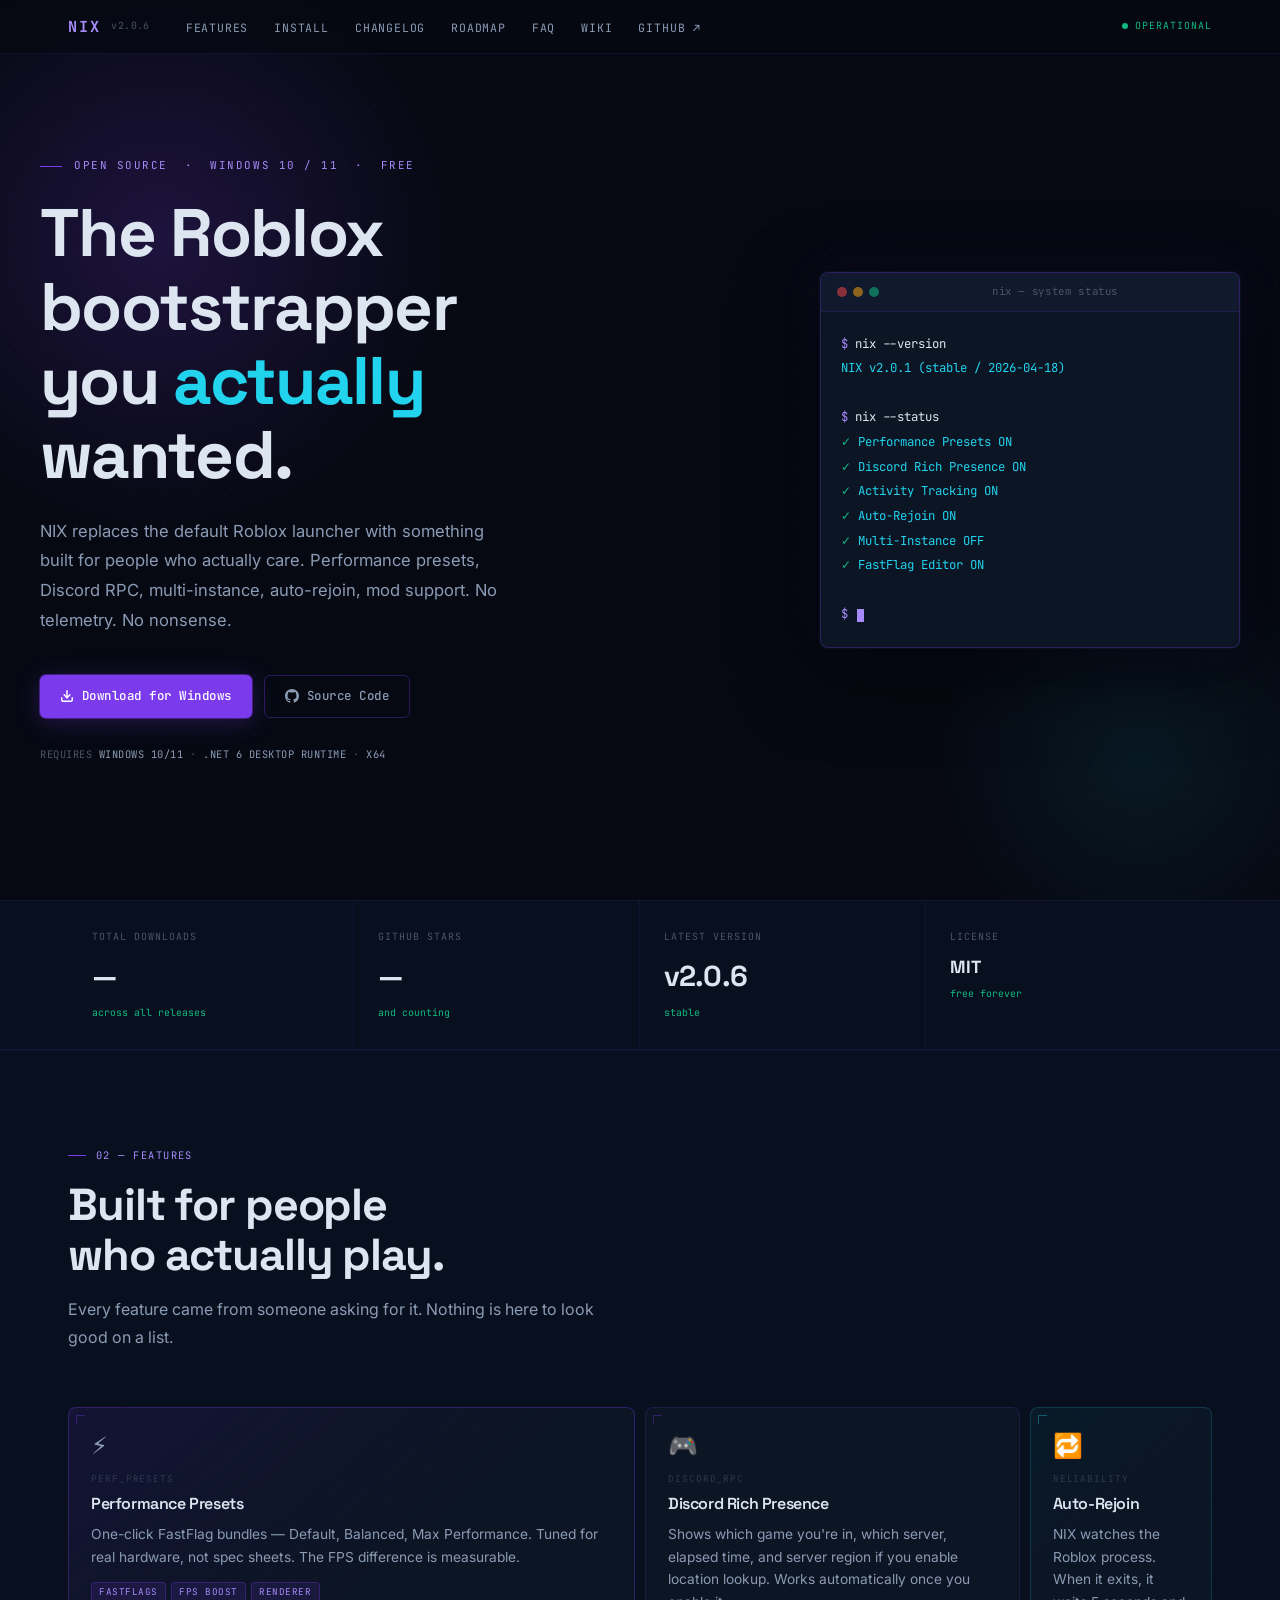
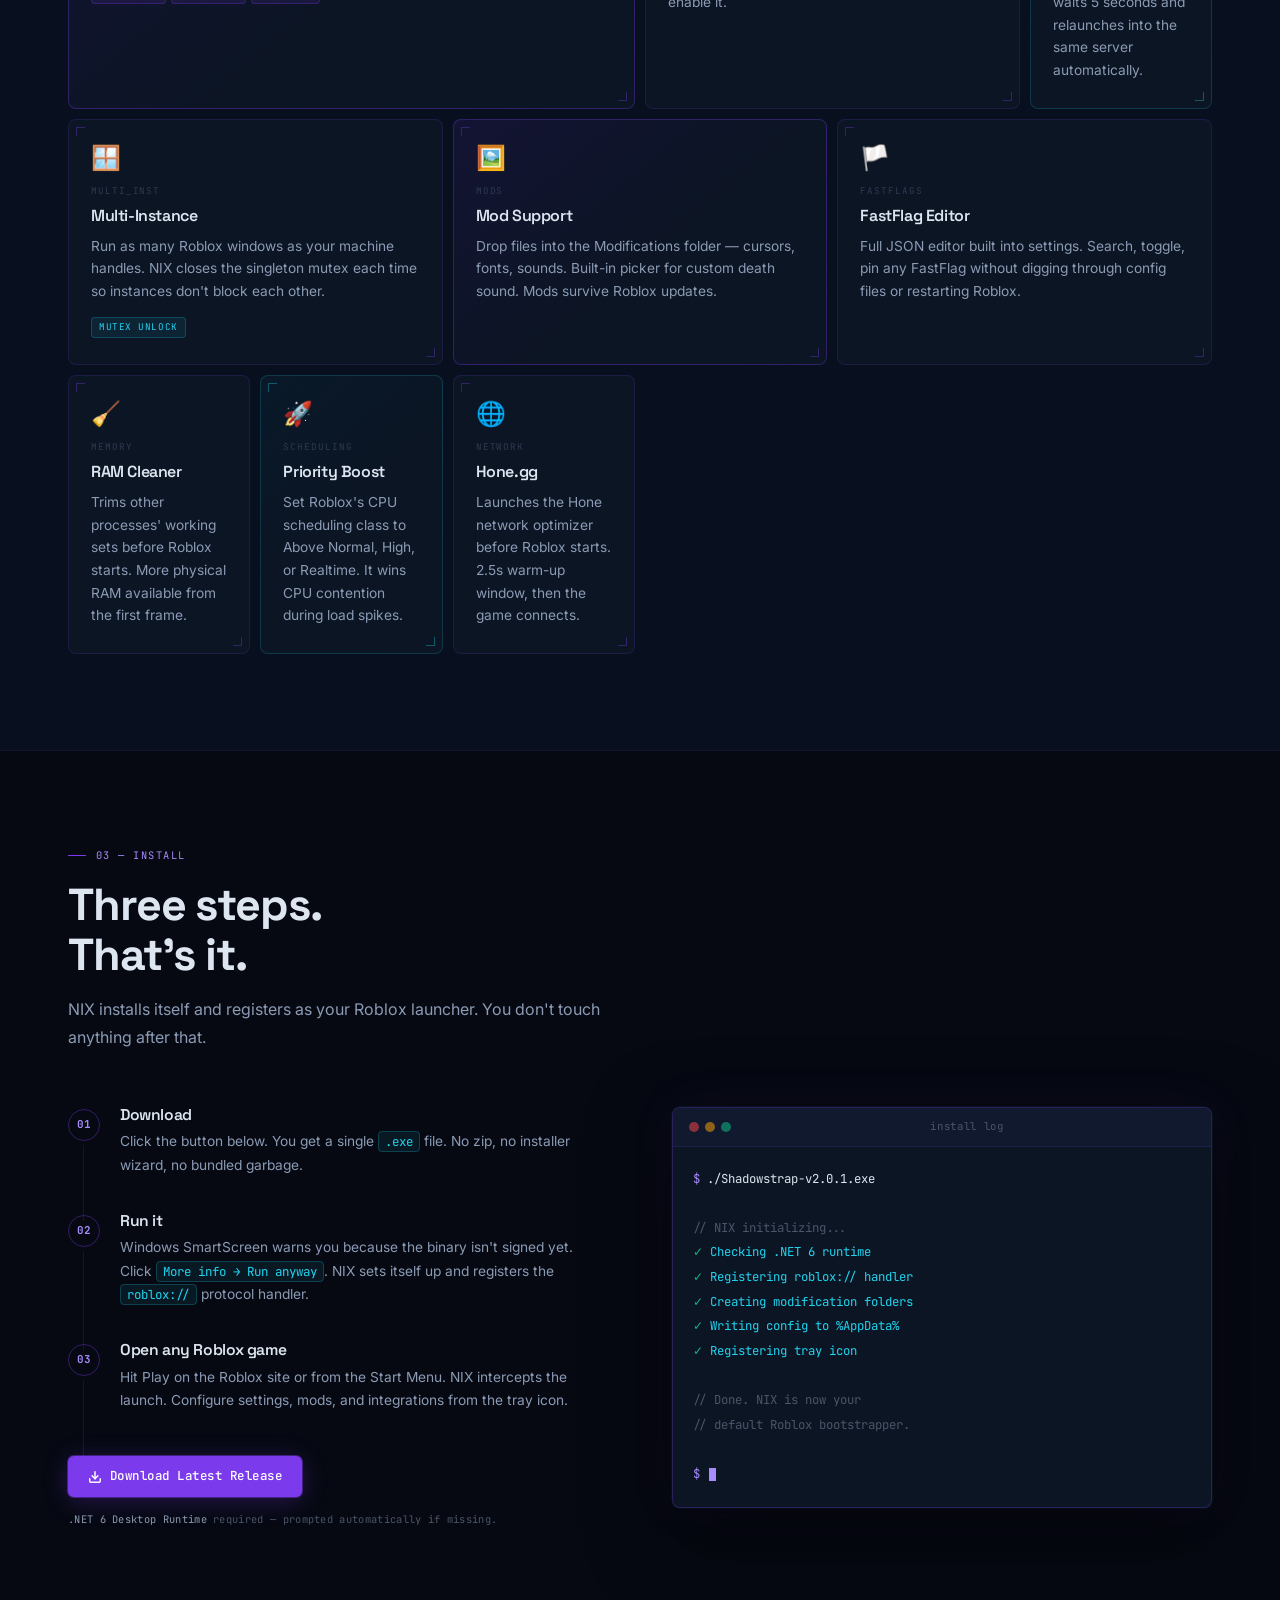
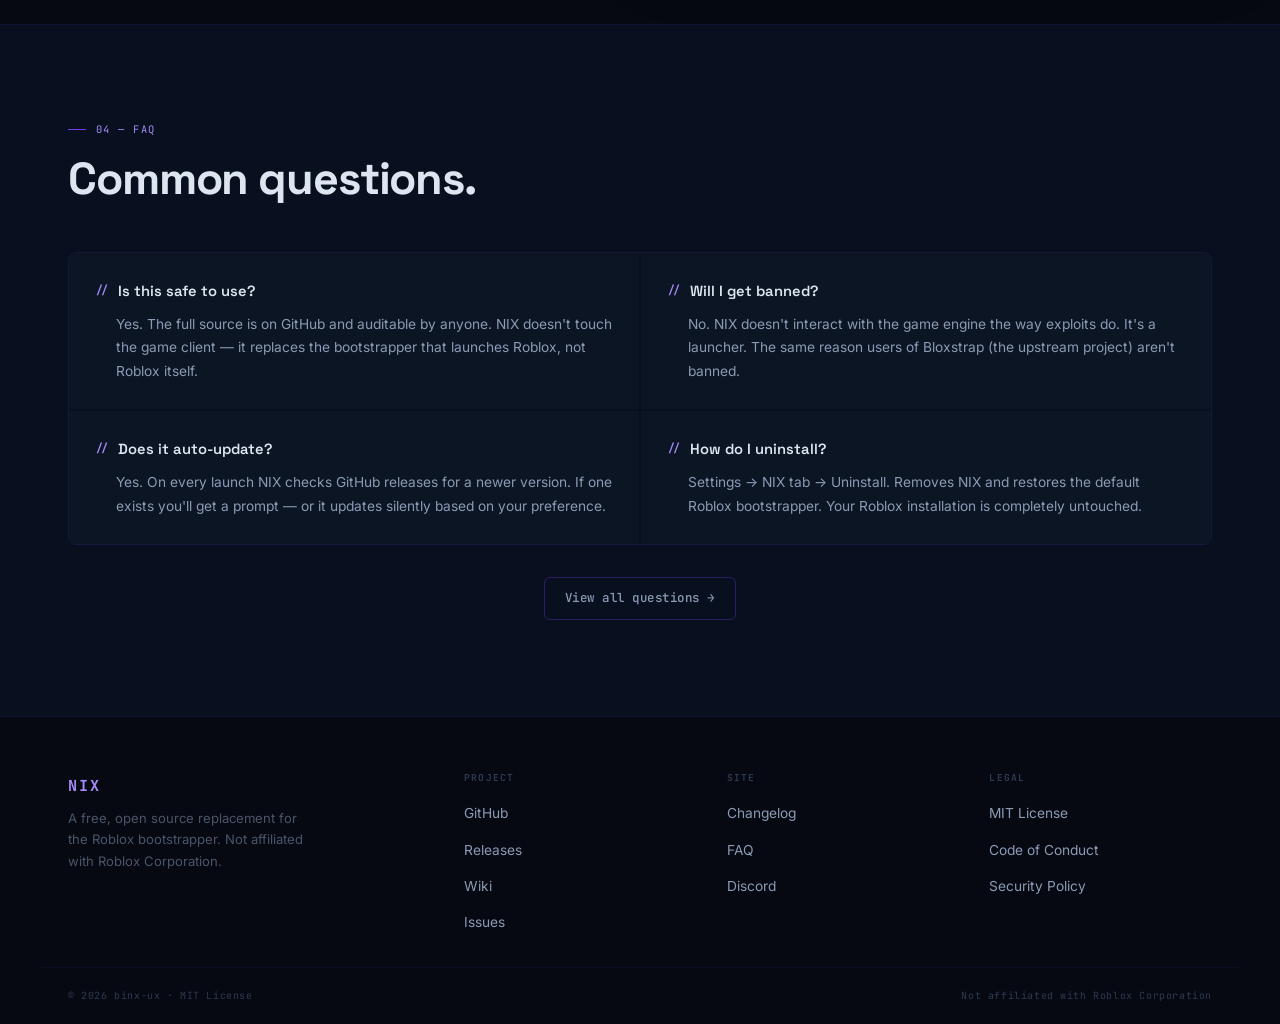
==== commit f8a3df04: "feat: v2.0.6 — roadmap page, nav updates, changelog entry - Add roadmap.html with Released / In Prog" ====
--- a/index.html
+++ b/index.html
@@ -21,12 +21,13 @@
   <div class="nav-inner">
     <a class="nav-logo" href="index.html">
       <span class="nav-logo-mark">NIX</span>
-      <span class="nav-logo-ver" id="nav-ver">v2.0.1</span>
+      <span class="nav-logo-ver" id="nav-ver">v2.0.6</span>
     </a>
     <ul class="nav-links">
       <li><a href="#features">Features</a></li>
       <li><a href="#install">Install</a></li>
       <li><a href="changelog.html">Changelog</a></li>
+      <li><a href="roadmap.html">Roadmap</a></li>
       <li><a href="faq.html">FAQ</a></li>
       <li><a href="https://github.com/binx-ux/shadowstrap/wiki" target="_blank" rel="noopener">Wiki</a></li>
       <li><a href="https://github.com/binx-ux/shadowstrap" target="_blank" rel="noopener">GitHub ↗</a></li>
@@ -91,7 +92,7 @@
     </div>
     <div class="metric">
       <div class="metric-label">Latest Version</div>
-      <div class="metric-val" id="stat-ver">v2.0.1</div>
+      <div class="metric-val" id="stat-ver">v2.0.6</div>
       <div class="metric-sub">stable</div>
     </div>
     <div class="metric">
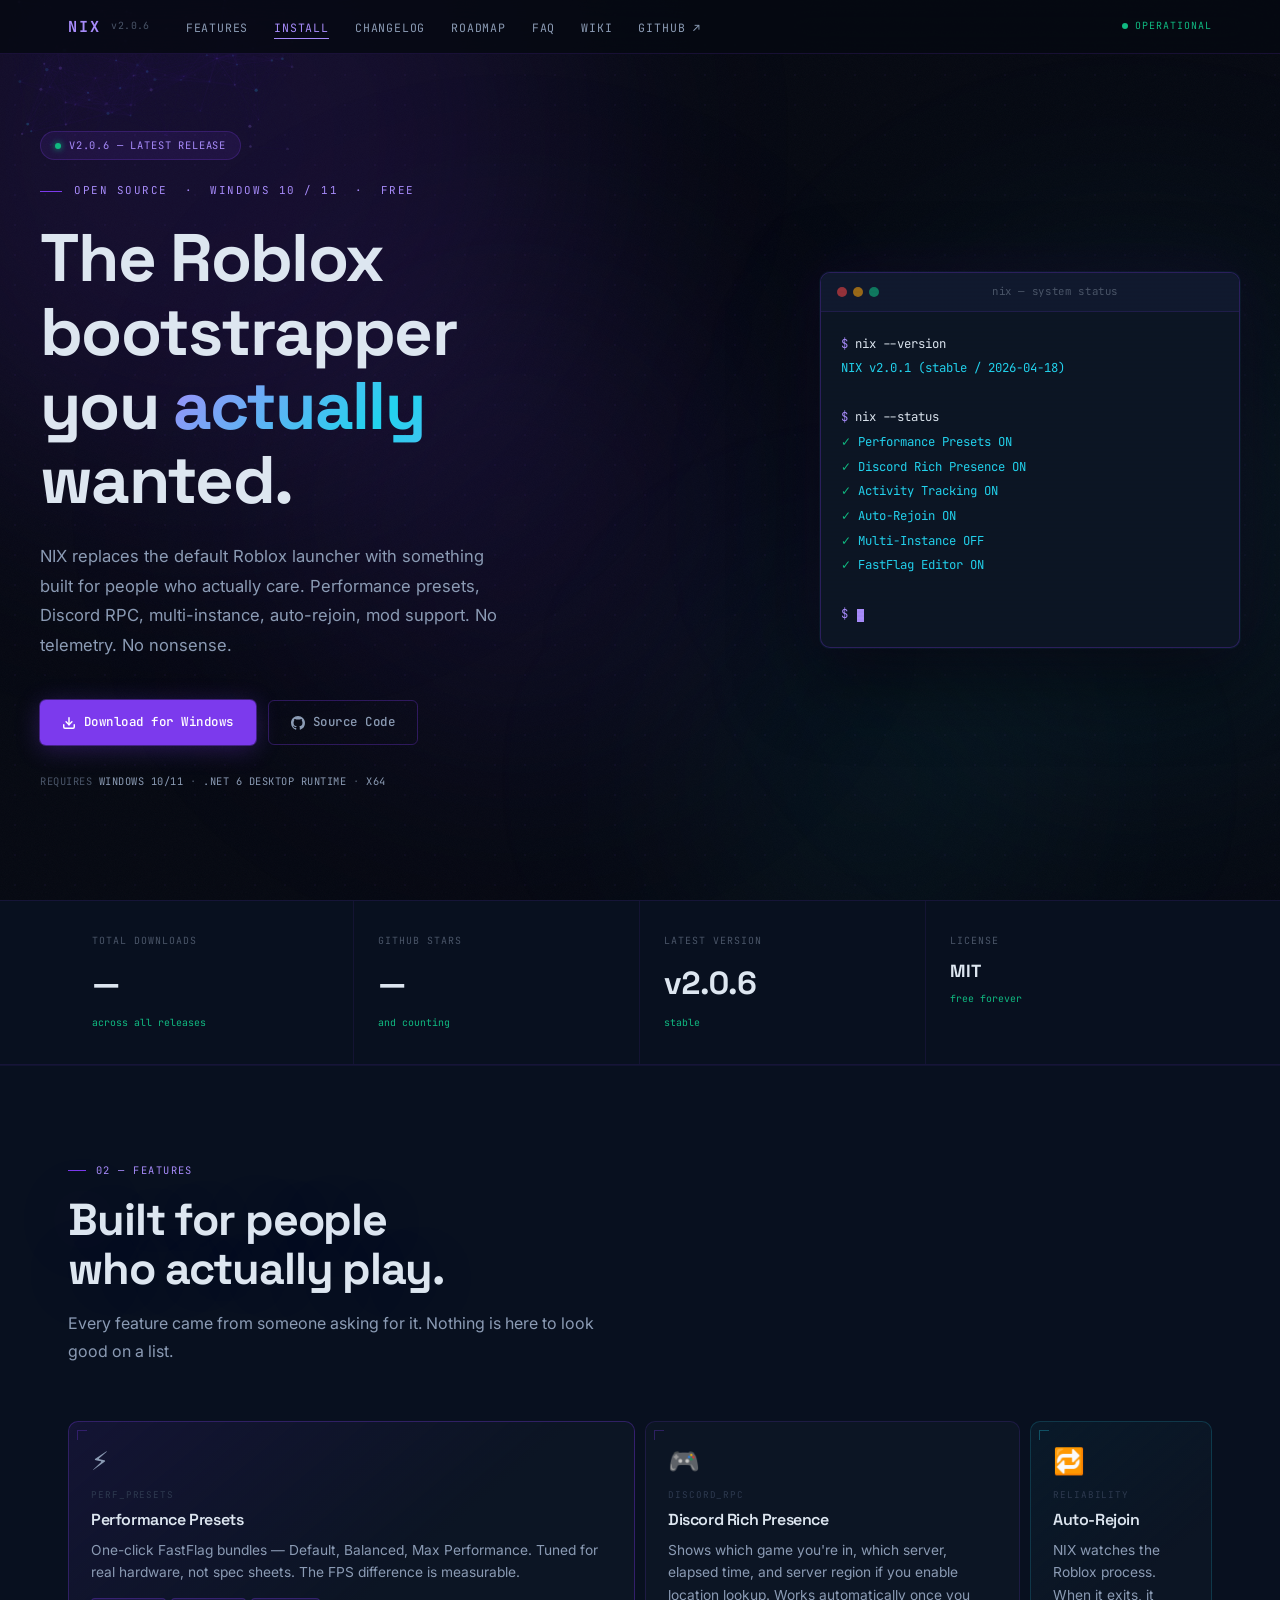
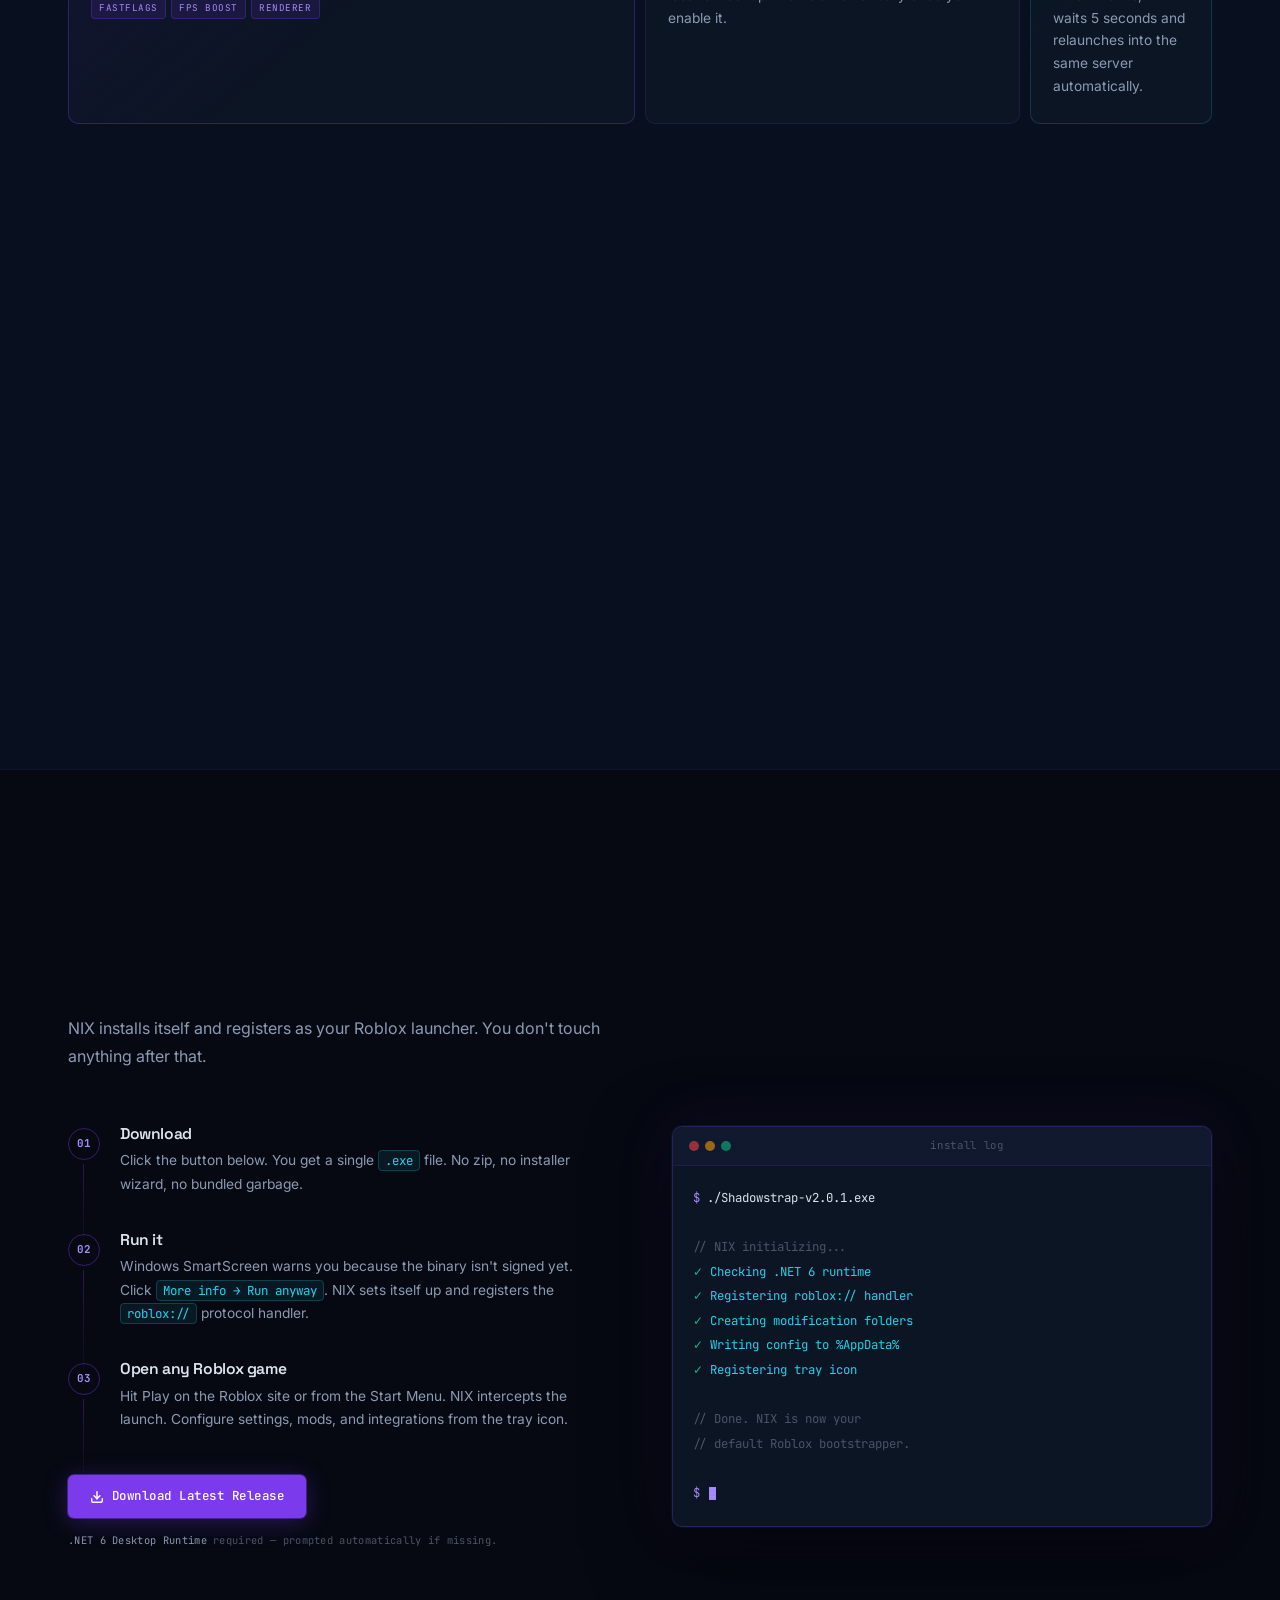
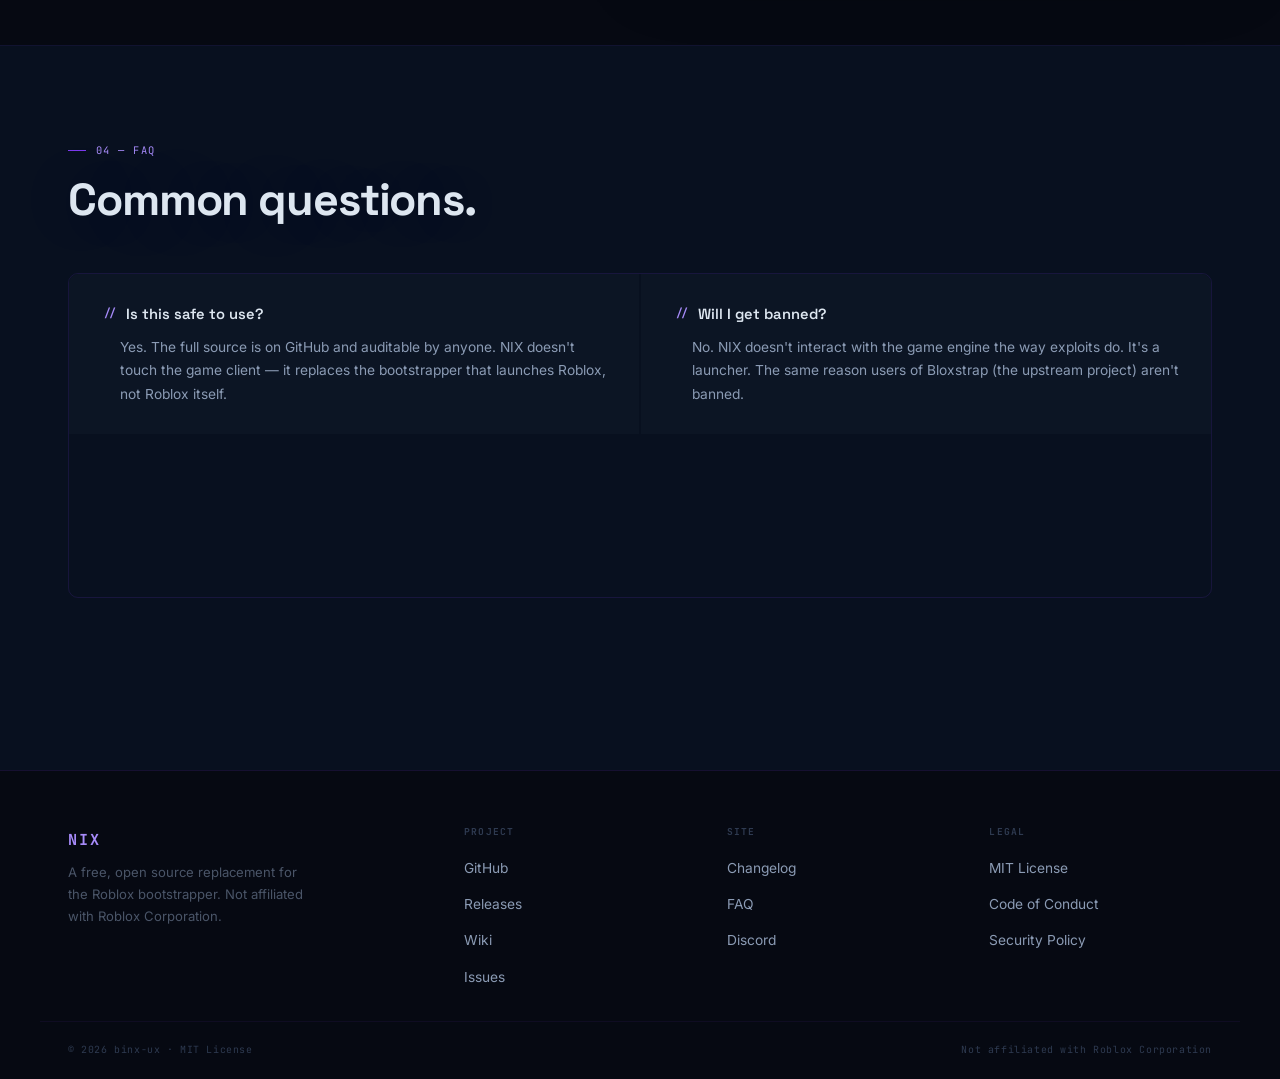
==== commit 1cc187de: "feat: full animation overhaul — aurora, particles, scroll reveal, tilt, counters - Add aurora backgr" ====
--- a/index.html
+++ b/index.html
@@ -15,6 +15,20 @@
   <link rel="stylesheet" href="style.css" />
 </head>
 <body>
+
+<!-- SCROLL PROGRESS -->
+<div class="scroll-bar" id="scroll-bar"></div>
+
+<!-- NOISE GRAIN -->
+<div class="noise-overlay"></div>
+
+<!-- AURORA BACKGROUND -->
+<div class="aurora">
+  <div class="aurora-blob" style="width:720px;height:720px;background:rgba(124,58,237,0.13);top:-220px;left:-160px;animation-delay:0s;animation-duration:18s"></div>
+  <div class="aurora-blob" style="width:520px;height:520px;background:rgba(34,211,238,0.07);top:28%;right:-110px;animation-delay:-6s;animation-duration:14s"></div>
+  <div class="aurora-blob" style="width:460px;height:460px;background:rgba(124,58,237,0.09);bottom:18%;left:22%;animation-delay:-11s;animation-duration:22s"></div>
+  <div class="aurora-blob" style="width:360px;height:360px;background:rgba(34,211,238,0.06);bottom:-60px;right:18%;animation-delay:-8s;animation-duration:16s"></div>
+</div>
 
 <!-- NAV -->
 <nav class="nav">
@@ -41,10 +55,15 @@
 
 <!-- HERO -->
 <section class="hero">
+  <canvas class="hero-canvas" id="hero-canvas"></canvas>
   <div class="hero-inner">
     <div>
+      <div class="hero-badge">
+        <div class="hero-badge-dot"></div>
+        <span>v2.0.6 &mdash; Latest Release</span>
+      </div>
       <div class="hero-eyebrow">Open Source &nbsp;·&nbsp; Windows 10 / 11 &nbsp;·&nbsp; Free</div>
-      <h1>The Roblox<br>bootstrapper<br>you <em>actually</em><br>wanted.</h1>
+      <h1>The Roblox<br>bootstrapper<br>you <em class="text-gradient">actually</em><br>wanted.</h1>
       <p class="hero-desc">
         NIX replaces the default Roblox launcher with something built for people
         who actually care. Performance presets, Discord RPC, multi-instance,
@@ -63,7 +82,7 @@
       <p class="hero-req">Requires <span>Windows 10/11</span> · <span>.NET 6 Desktop Runtime</span> · <span>x64</span></p>
     </div>
 
-    <div class="terminal-window">
+    <div class="terminal-window float">
       <div class="terminal-bar">
         <div class="terminal-dots">
           <div class="terminal-dot td-red"></div>
@@ -80,22 +99,22 @@
 <!-- METRICS -->
 <div class="metrics">
   <div class="metrics-inner">
-    <div class="metric">
+    <div class="metric" data-reveal="fade">
       <div class="metric-label">Total Downloads</div>
       <div class="metric-val" id="stat-dl">—</div>
       <div class="metric-sub">across all releases</div>
     </div>
-    <div class="metric">
+    <div class="metric" data-reveal="fade" data-delay="100">
       <div class="metric-label">GitHub Stars</div>
       <div class="metric-val" id="stat-stars">—</div>
       <div class="metric-sub">and counting</div>
     </div>
-    <div class="metric">
+    <div class="metric" data-reveal="fade" data-delay="200">
       <div class="metric-label">Latest Version</div>
       <div class="metric-val" id="stat-ver">v2.0.6</div>
       <div class="metric-sub">stable</div>
     </div>
-    <div class="metric">
+    <div class="metric" data-reveal="fade" data-delay="300">
       <div class="metric-label">License</div>
       <div class="metric-val" style="font-size:1.1rem;letter-spacing:0">MIT</div>
       <div class="metric-sub">free forever</div>
@@ -106,12 +125,12 @@
 <!-- FEATURES -->
 <section class="section features-bg" id="features">
   <div class="section-inner">
-    <div class="section-eyebrow">02 — Features</div>
-    <h2 class="section-head">Built for people<br>who actually play.</h2>
-    <p class="section-sub">Every feature came from someone asking for it. Nothing is here to look good on a list.</p>
+    <div class="section-eyebrow" data-reveal="fade">02 — Features</div>
+    <h2 class="section-head" data-reveal>Built for people<br>who actually play.</h2>
+    <p class="section-sub" data-reveal data-delay="100">Every feature came from someone asking for it. Nothing is here to look good on a list.</p>
 
     <div class="bento">
-      <div class="bc bc--purple gc-3">
+      <div class="bc bc--purple gc-3" data-reveal="scale">
         <span class="bc-icon">⚡</span>
         <div class="bc-label">PERF_PRESETS</div>
         <h3>Performance Presets</h3>
@@ -123,21 +142,21 @@
         </div>
       </div>
 
-      <div class="bc gc-2">
+      <div class="bc gc-2" data-reveal="scale" data-delay="100">
         <span class="bc-icon">🎮</span>
         <div class="bc-label">DISCORD_RPC</div>
         <h3>Discord Rich Presence</h3>
         <p>Shows which game you're in, which server, elapsed time, and server region if you enable location lookup. Works automatically once you enable it.</p>
       </div>
 
-      <div class="bc bc--cyan gc-1">
+      <div class="bc bc--cyan gc-1" data-reveal="scale" data-delay="200">
         <span class="bc-icon">🔁</span>
         <div class="bc-label">RELIABILITY</div>
         <h3>Auto-Rejoin</h3>
         <p>NIX watches the Roblox process. When it exits, it waits 5 seconds and relaunches into the same server automatically.</p>
       </div>
 
-      <div class="bc gc-2">
+      <div class="bc gc-2" data-reveal="scale" data-delay="100">
         <span class="bc-icon">🪟</span>
         <div class="bc-label">MULTI_INST</div>
         <h3>Multi-Instance</h3>
@@ -147,35 +166,35 @@
         </div>
       </div>
 
-      <div class="bc bc--purple gc-2">
+      <div class="bc bc--purple gc-2" data-reveal="scale" data-delay="200">
         <span class="bc-icon">🖼️</span>
         <div class="bc-label">MODS</div>
         <h3>Mod Support</h3>
         <p>Drop files into the Modifications folder — cursors, fonts, sounds. Built-in picker for custom death sound. Mods survive Roblox updates.</p>
       </div>
 
-      <div class="bc gc-2">
+      <div class="bc gc-2" data-reveal="scale" data-delay="300">
         <span class="bc-icon">🏳️</span>
         <div class="bc-label">FASTFLAGS</div>
         <h3>FastFlag Editor</h3>
         <p>Full JSON editor built into settings. Search, toggle, pin any FastFlag without digging through config files or restarting Roblox.</p>
       </div>
 
-      <div class="bc gc-1">
+      <div class="bc gc-1" data-reveal="scale" data-delay="100">
         <span class="bc-icon">🧹</span>
         <div class="bc-label">MEMORY</div>
         <h3>RAM Cleaner</h3>
         <p>Trims other processes' working sets before Roblox starts. More physical RAM available from the first frame.</p>
       </div>
 
-      <div class="bc bc--cyan gc-1">
+      <div class="bc bc--cyan gc-1" data-reveal="scale" data-delay="200">
         <span class="bc-icon">🚀</span>
         <div class="bc-label">SCHEDULING</div>
         <h3>Priority Boost</h3>
         <p>Set Roblox's CPU scheduling class to Above Normal, High, or Realtime. It wins CPU contention during load spikes.</p>
       </div>
 
-      <div class="bc gc-1">
+      <div class="bc gc-1" data-reveal="scale" data-delay="300">
         <span class="bc-icon">🌐</span>
         <div class="bc-label">NETWORK</div>
         <h3>Hone.gg</h3>
@@ -188,34 +207,34 @@
 <!-- INSTALL -->
 <section class="section install-bg" id="install">
   <div class="section-inner">
-    <div class="section-eyebrow">03 — Install</div>
-    <h2 class="section-head">Three steps.<br>That's it.</h2>
-    <p class="section-sub">NIX installs itself and registers as your Roblox launcher. You don't touch anything after that.</p>
+    <div class="section-eyebrow" data-reveal="fade">03 — Install</div>
+    <h2 class="section-head" data-reveal>Three steps.<br>That's it.</h2>
+    <p class="section-sub" data-reveal data-delay="100">NIX installs itself and registers as your Roblox launcher. You don't touch anything after that.</p>
 
     <div class="install-grid">
       <div class="install-steps">
-        <div class="install-step">
+        <div class="install-step" data-reveal="left">
           <div class="step-num-wrap"><span class="step-num">01</span></div>
           <div class="step-body">
             <h4>Download</h4>
             <p>Click the button below. You get a single <code>.exe</code> file. No zip, no installer wizard, no bundled garbage.</p>
           </div>
         </div>
-        <div class="install-step">
+        <div class="install-step" data-reveal="left" data-delay="100">
           <div class="step-num-wrap"><span class="step-num">02</span></div>
           <div class="step-body">
             <h4>Run it</h4>
             <p>Windows SmartScreen warns you because the binary isn't signed yet. Click <code>More info → Run anyway</code>. NIX sets itself up and registers the <code>roblox://</code> protocol handler.</p>
           </div>
         </div>
-        <div class="install-step">
+        <div class="install-step" data-reveal="left" data-delay="200">
           <div class="step-num-wrap"><span class="step-num">03</span></div>
           <div class="step-body">
             <h4>Open any Roblox game</h4>
             <p>Hit Play on the Roblox site or from the Start Menu. NIX intercepts the launch. Configure settings, mods, and integrations from the tray icon.</p>
           </div>
         </div>
-        <div class="install-cta">
+        <div class="install-cta" data-reveal="fade" data-delay="300">
           <a class="btn btn-primary" id="dl-btn-2" href="https://github.com/binx-ux/shadowstrap/releases/latest" target="_blank" rel="noopener">
             <svg xmlns="http://www.w3.org/2000/svg" width="14" height="14" viewBox="0 0 24 24" fill="none" stroke="currentColor" stroke-width="2.5" stroke-linecap="round" stroke-linejoin="round"><path d="M21 15v4a2 2 0 0 1-2 2H5a2 2 0 0 1-2-2v-4"/><polyline points="7 10 12 15 17 10"/><line x1="12" y1="15" x2="12" y2="3"/></svg>
             Download Latest Release
@@ -226,7 +245,7 @@
         </div>
       </div>
 
-      <div class="terminal-window" style="align-self:start">
+      <div class="terminal-window" style="align-self:start" data-reveal="right">
         <div class="terminal-bar">
           <div class="terminal-dots">
             <div class="terminal-dot td-red"></div>
@@ -258,29 +277,29 @@
 <!-- FAQ PREVIEW -->
 <section class="section faq-bg">
   <div class="section-inner">
-    <div class="section-eyebrow">04 — FAQ</div>
-    <h2 class="section-head">Common questions.</h2>
+    <div class="section-eyebrow" data-reveal="fade">04 — FAQ</div>
+    <h2 class="section-head" data-reveal>Common questions.</h2>
 
     <div class="faq-grid">
-      <div class="faq-item">
+      <div class="faq-item" data-reveal data-delay="100">
         <div class="faq-q">Is this safe to use?</div>
         <p class="faq-a">Yes. The full source is on GitHub and auditable by anyone. NIX doesn't touch the game client — it replaces the bootstrapper that launches Roblox, not Roblox itself.</p>
       </div>
-      <div class="faq-item">
+      <div class="faq-item" data-reveal data-delay="200">
         <div class="faq-q">Will I get banned?</div>
         <p class="faq-a">No. NIX doesn't interact with the game engine the way exploits do. It's a launcher. The same reason users of Bloxstrap (the upstream project) aren't banned.</p>
       </div>
-      <div class="faq-item">
+      <div class="faq-item" data-reveal data-delay="100">
         <div class="faq-q">Does it auto-update?</div>
         <p class="faq-a">Yes. On every launch NIX checks GitHub releases for a newer version. If one exists you'll get a prompt — or it updates silently based on your preference.</p>
       </div>
-      <div class="faq-item">
+      <div class="faq-item" data-reveal data-delay="200">
         <div class="faq-q">How do I uninstall?</div>
         <p class="faq-a">Settings → NIX tab → Uninstall. Removes NIX and restores the default Roblox bootstrapper. Your Roblox installation is completely untouched.</p>
       </div>
     </div>
 
-    <div class="faq-more">
+    <div class="faq-more" data-reveal="fade" data-delay="300">
       <a class="btn btn-ghost" href="faq.html">View all questions →</a>
     </div>
   </div>
@@ -344,7 +363,6 @@
         const btn = document.getElementById(id);
         if (btn) {
           btn.href = exe.browser_download_url;
-          // download attr triggers browser download instead of navigate
           btn.setAttribute('download', exe.name);
           btn.removeAttribute('target');
           btn.removeAttribute('rel');
@@ -356,13 +374,15 @@
     if (rel.tag_name) {
       document.getElementById('nav-ver').textContent = rel.tag_name;
       document.getElementById('stat-ver').textContent = rel.tag_name;
+      document.querySelector('.hero-badge span').textContent = rel.tag_name + ' \u2014 Latest Release';
     }
 
     // Stars
     if (repo.stargazers_count !== undefined) {
-      const s = repo.stargazers_count;
-      document.getElementById('stat-stars').textContent =
-        s >= 1000 ? (s / 1000).toFixed(1) + 'k' : (s || '0');
+      window.__stars = repo.stargazers_count;
+      const el = document.getElementById('stat-stars');
+      const s = window.__stars;
+      el.textContent = s >= 1000 ? (s / 1000).toFixed(1) + 'k' : (s || '0');
     }
 
     // Total downloads
@@ -370,10 +390,13 @@
     if (Array.isArray(allRel)) {
       allRel.forEach(r => r.assets?.forEach(a => { total += a.download_count || 0; }));
     }
+    window.__dl = total;
     document.getElementById('stat-dl').textContent =
       total >= 1000 ? (total / 1000).toFixed(1) + 'k' : (total || '0');
 
-  } catch (e) { /* graceful fallback — static values already in HTML */ }
+    window.__githubLoaded = true;
+    triggerCounters();
+  } catch (e) { /* graceful fallback */ }
 }
 
 loadGitHub();
@@ -422,6 +445,183 @@
 }
 
 runTerminal();
+
+// ── Scroll progress bar + nav shrink ──────────
+const scrollBar = document.getElementById('scroll-bar');
+const navEl = document.querySelector('.nav');
+if (scrollBar) {
+  window.addEventListener('scroll', () => {
+    const max = document.documentElement.scrollHeight - window.innerHeight;
+    scrollBar.style.width = (max > 0 ? (window.scrollY / max) * 100 : 0) + '%';
+    navEl?.classList.toggle('scrolled', window.scrollY > 60);
+  }, { passive: true });
+}
+
+// ── Scroll reveal (IntersectionObserver) ───────
+const revealObs = new IntersectionObserver((entries) => {
+  entries.forEach(e => {
+    if (e.isIntersecting) {
+      e.target.classList.add('is-visible');
+      revealObs.unobserve(e.target);
+    }
+  });
+}, { threshold: 0.1, rootMargin: '0px 0px -48px 0px' });
+
+document.querySelectorAll('[data-reveal]').forEach(el => revealObs.observe(el));
+
+// ── Active nav scrollspy ───────────────────────
+const navLinks = document.querySelectorAll('.nav-links a[href^="#"]');
+const spyObs = new IntersectionObserver((entries) => {
+  entries.forEach(e => {
+    if (e.isIntersecting) {
+      navLinks.forEach(a => a.classList.remove('active'));
+      const link = document.querySelector(`.nav-links a[href="#${e.target.id}"]`);
+      if (link) link.classList.add('active');
+    }
+  });
+}, { rootMargin: '-46% 0px -46% 0px' });
+document.querySelectorAll('section[id]').forEach(s => spyObs.observe(s));
+
+// ── Metric counter animation ───────────────────
+function animCount(el, end, suffix, decimals) {
+  if (!el || isNaN(end) || end === 0) return;
+  const dur = 1500;
+  const startTime = performance.now();
+  const step = (now) => {
+    const t = Math.min((now - startTime) / dur, 1);
+    const eased = 1 - Math.pow(1 - t, 4);
+    const val = eased * end;
+    el.textContent = decimals ? val.toFixed(decimals) + suffix : Math.round(val) + suffix;
+    if (t < 1) requestAnimationFrame(step);
+    else el.closest('.metric')?.classList.add('is-counted');
+  };
+  requestAnimationFrame(step);
+}
+
+function triggerCounters() {
+  if (!window.__metricsInView || !window.__githubLoaded) return;
+  if (window.__countersDone) return;
+  window.__countersDone = true;
+
+  const dlEl = document.getElementById('stat-dl');
+  const starsEl = document.getElementById('stat-stars');
+  const dl = window.__dl || 0;
+  const st = window.__stars || 0;
+  if (dl >= 1000)  animCount(dlEl, dl / 1000, 'k', 1);
+  else             animCount(dlEl, dl, '', 0);
+  if (st >= 1000)  animCount(starsEl, st / 1000, 'k', 1);
+  else             animCount(starsEl, st, '', 0);
+}
+
+const metricsEl = document.querySelector('.metrics');
+if (metricsEl) {
+  new IntersectionObserver((entries) => {
+    if (!entries[0].isIntersecting) return;
+    window.__metricsInView = true;
+    triggerCounters();
+  }, { threshold: 0.4 }).observe(metricsEl);
+}
+
+// ── 3D card tilt ──────────────────────────────
+document.querySelectorAll('.bc').forEach(card => {
+  card.addEventListener('mousemove', e => {
+    const r = card.getBoundingClientRect();
+    const x = (e.clientX - r.left - r.width  / 2) / (r.width  / 2);
+    const y = (e.clientY - r.top  - r.height / 2) / (r.height / 2);
+    card.style.transform = `translateY(-4px) perspective(700px) rotateX(${-y * 6}deg) rotateY(${x * 6}deg)`;
+  });
+  card.addEventListener('mouseleave', () => {
+    card.style.transform = '';
+  });
+});
+
+// ── Constellation particle canvas ──────────────
+const canvas = document.getElementById('hero-canvas');
+if (canvas) {
+  const ctx = canvas.getContext('2d');
+  let W, H, pts = [];
+  const mouse = { x: -9999, y: -9999 };
+
+  const resize = () => {
+    W = canvas.width  = canvas.offsetWidth;
+    H = canvas.height = canvas.offsetHeight;
+  };
+
+  class Dot {
+    constructor() { this.init(); }
+    init() {
+      this.x  = Math.random() * W;
+      this.y  = Math.random() * H;
+      this.vx = (Math.random() - 0.5) * 0.22;
+      this.vy = (Math.random() - 0.5) * 0.22;
+      this.r  = Math.random() * 1.3 + 0.4;
+      this.a  = Math.random() * 0.5 + 0.15;
+      this.col = Math.random() > 0.5 ? '167,139,250' : '34,211,238';
+    }
+    update() {
+      this.x += this.vx;
+      this.y += this.vy;
+      if (this.x < 0) this.x = W;
+      if (this.x > W) this.x = 0;
+      if (this.y < 0) this.y = H;
+      if (this.y > H) this.y = 0;
+    }
+    draw() {
+      ctx.beginPath();
+      ctx.arc(this.x, this.y, this.r, 0, Math.PI * 2);
+      ctx.fillStyle = `rgba(${this.col},${this.a})`;
+      ctx.fill();
+    }
+  }
+
+  const link = (a, b, maxD, baseA) => {
+    const dx = a.x - b.x, dy = a.y - b.y;
+    const d = Math.hypot(dx, dy);
+    if (d > maxD) return;
+    ctx.beginPath();
+    ctx.moveTo(a.x, a.y);
+    ctx.lineTo(b.x, b.y);
+    ctx.strokeStyle = `rgba(124,58,237,${baseA * (1 - d / maxD)})`;
+    ctx.lineWidth = 0.5;
+    ctx.stroke();
+  };
+
+  resize();
+  pts = Array.from({ length: 80 }, () => new Dot());
+
+  canvas.addEventListener('mousemove', e => {
+    const r = canvas.getBoundingClientRect();
+    mouse.x = e.clientX - r.left;
+    mouse.y = e.clientY - r.top;
+  });
+  canvas.addEventListener('mouseleave', () => { mouse.x = -9999; mouse.y = -9999; });
+
+  const draw = () => {
+    ctx.clearRect(0, 0, W, H);
+    pts.forEach(p => { p.update(); p.draw(); });
+    for (let i = 0; i < pts.length; i++) {
+      for (let j = i + 1; j < pts.length; j++) {
+        link(pts[i], pts[j], 110, 0.14);
+      }
+      // Mouse pull lines
+      const dx = pts[i].x - mouse.x;
+      const dy = pts[i].y - mouse.y;
+      const d  = Math.hypot(dx, dy);
+      if (d < 160) {
+        ctx.beginPath();
+        ctx.moveTo(pts[i].x, pts[i].y);
+        ctx.lineTo(mouse.x, mouse.y);
+        ctx.strokeStyle = `rgba(167,139,250,${0.28 * (1 - d / 160)})`;
+        ctx.lineWidth = 0.7;
+        ctx.stroke();
+      }
+    }
+    requestAnimationFrame(draw);
+  };
+
+  window.addEventListener('resize', resize, { passive: true });
+  draw();
+}
 </script>
 </body>
 </html>
--- a/style.css
+++ b/style.css
@@ -28,8 +28,7 @@
 html {
   scroll-behavior: smooth;
   background-color: var(--bg);
-  /* subtle dot grid across entire page */
-  background-image: radial-gradient(circle, rgba(124,58,237,0.06) 1px, transparent 1px);
+  background-image: radial-gradient(circle, rgba(124,58,237,0.05) 1px, transparent 1px);
   background-size: 30px 30px;
 }
 
@@ -49,18 +48,98 @@
   letter-spacing: -0.025em;
 }
 
+/* ── SCROLL PROGRESS ──────────────────────────── */
+.scroll-bar {
+  position: fixed;
+  top: 0; left: 0;
+  height: 2px;
+  width: 0%;
+  background: linear-gradient(90deg, var(--accent), var(--cyan));
+  z-index: 999;
+  transition: width 0.08s linear;
+  pointer-events: none;
+}
+
+/* ── AURORA BACKGROUND ────────────────────────── */
+.aurora {
+  position: fixed;
+  inset: 0;
+  z-index: 0;
+  pointer-events: none;
+  overflow: hidden;
+}
+.aurora-blob {
+  position: absolute;
+  border-radius: 50%;
+  filter: blur(120px);
+  animation: auroraFloat 16s ease-in-out infinite;
+  will-change: transform;
+}
+@keyframes auroraFloat {
+  0%,100% { transform: translate(0,0) scale(1); }
+  25%      { transform: translate(40px,-60px) scale(1.08); }
+  50%      { transform: translate(-30px,40px) scale(0.94); }
+  75%      { transform: translate(60px,20px) scale(1.04); }
+}
+
+/* ── SCROLL REVEAL ────────────────────────────── */
+[data-reveal] {
+  opacity: 0;
+  transform: translateY(36px);
+  transition: opacity 0.7s cubic-bezier(.16,1,.3,1),
+              transform 0.7s cubic-bezier(.16,1,.3,1);
+}
+[data-reveal="left"]  { transform: translateX(-36px); }
+[data-reveal="right"] { transform: translateX(36px); }
+[data-reveal="fade"]  { transform: none; }
+[data-reveal="scale"] { transform: scale(0.91) translateY(16px); }
+[data-reveal].is-visible {
+  opacity: 1;
+  transform: translate(0) scale(1);
+}
+[data-delay="100"] { transition-delay: 100ms; }
+[data-delay="150"] { transition-delay: 150ms; }
+[data-delay="200"] { transition-delay: 200ms; }
+[data-delay="300"] { transition-delay: 300ms; }
+[data-delay="400"] { transition-delay: 400ms; }
+[data-delay="500"] { transition-delay: 500ms; }
+[data-delay="600"] { transition-delay: 600ms; }
+
+/* ── GRADIENT TEXT ────────────────────────────── */
+.text-gradient {
+  background: linear-gradient(135deg, #A78BFA 0%, #22D3EE 45%, #A78BFA 100%);
+  background-size: 200% auto;
+  -webkit-background-clip: text;
+  -webkit-text-fill-color: transparent;
+  background-clip: text;
+  animation: gradientFlow 5s linear infinite;
+}
+@keyframes gradientFlow {
+  0%   { background-position: 0% center; }
+  100% { background-position: 200% center; }
+}
+
+/* ── FLOATING ─────────────────────────────────── */
+.float {
+  animation: float 5s ease-in-out infinite;
+}
+@keyframes float {
+  0%,100% { transform: translateY(0); }
+  50%     { transform: translateY(-10px); }
+}
+
 /* ── NAV ─────────────────────────────────────── */
 .nav {
   position: fixed;
   inset: 0 0 auto 0;
   z-index: 200;
   height: 54px;
-  background: rgba(6,9,18,0.86);
-  backdrop-filter: blur(18px);
-  -webkit-backdrop-filter: blur(18px);
-  border-bottom: 1px solid rgba(124,58,237,0.14);
-}
-
+  background: rgba(6,9,18,0.82);
+  backdrop-filter: blur(20px);
+  -webkit-backdrop-filter: blur(20px);
+  border-bottom: 1px solid rgba(124,58,237,0.16);
+  transition: background 0.3s;
+}
 .nav-inner {
   max-width: 1200px;
   margin: 0 auto;
@@ -70,7 +149,6 @@
   align-items: center;
   gap: 36px;
 }
-
 .nav-logo {
   font-family: var(--mono);
   font-size: 0.95rem;
@@ -90,7 +168,6 @@
   font-weight: 400;
   letter-spacing: 0.04em;
 }
-
 .nav-links {
   display: flex;
   gap: 26px;
@@ -104,9 +181,23 @@
   text-transform: uppercase;
   color: var(--text);
   transition: color .15s;
+  position: relative;
+  padding-bottom: 2px;
+}
+.nav-links a::after {
+  content: '';
+  position: absolute;
+  bottom: -2px; left: 0;
+  width: 100%; height: 1px;
+  background: var(--accent-hi);
+  transform: scaleX(0);
+  transform-origin: left;
+  transition: transform .25s cubic-bezier(.16,1,.3,1);
 }
 .nav-links a:hover { color: var(--text-hi); }
+.nav-links a:hover::after { transform: scaleX(1); }
 .nav-links a.active { color: var(--accent-hi); }
+.nav-links a.active::after { transform: scaleX(1); background: var(--accent-hi); }
 
 .nav-status {
   display: flex;
@@ -118,16 +209,13 @@
   color: var(--green);
   flex-shrink: 0;
 }
-
 .status-dot {
-  width: 6px;
-  height: 6px;
+  width: 6px; height: 6px;
   border-radius: 50%;
   background: var(--green);
   flex-shrink: 0;
   animation: pulse-green 2.2s ease infinite;
 }
-
 @keyframes pulse-green {
   0%,100% { box-shadow: 0 0 0 0 rgba(16,185,129,0.55); }
   50%      { box-shadow: 0 0 0 5px rgba(16,185,129,0); }
@@ -141,29 +229,17 @@
   align-items: center;
   padding: 100px 28px 80px;
   overflow: hidden;
-}
-
-/* ambient glows */
-.hero::before {
-  content: '';
+  z-index: 1;
+}
+.hero-canvas {
   position: absolute;
-  top: -80px; left: -160px;
-  width: 640px; height: 640px;
-  background: radial-gradient(circle, rgba(124,58,237,0.2) 0%, transparent 65%);
+  inset: 0;
   pointer-events: none;
-}
-.hero::after {
-  content: '';
-  position: absolute;
-  bottom: -80px; right: -80px;
-  width: 440px; height: 440px;
-  background: radial-gradient(circle, rgba(34,211,238,0.08) 0%, transparent 65%);
-  pointer-events: none;
-}
-
+  opacity: 0.35;
+}
 .hero-inner {
   position: relative;
-  z-index: 1;
+  z-index: 2;
   max-width: 1200px;
   margin: 0 auto;
   width: 100%;
@@ -172,7 +248,6 @@
   gap: 64px;
   align-items: center;
 }
-
 .hero-eyebrow {
   font-family: var(--mono);
   font-size: 0.68rem;
@@ -189,7 +264,6 @@
   width: 22px; height: 1px;
   background: var(--accent);
 }
-
 .hero h1 {
   font-size: clamp(2.8rem, 5.5vw, 4.2rem);
   font-weight: 700;
@@ -198,9 +272,7 @@
 }
 .hero h1 em {
   font-style: normal;
-  color: var(--cyan);
-}
-
+}
 .hero-desc {
   font-size: 1.04rem;
   color: var(--text);
@@ -208,14 +280,12 @@
   margin-bottom: 40px;
   line-height: 1.78;
 }
-
 .hero-actions {
   display: flex;
   gap: 12px;
   flex-wrap: wrap;
   margin-bottom: 28px;
 }
-
 .hero-req {
   font-family: var(--mono);
   font-size: 0.65rem;
@@ -230,7 +300,7 @@
   display: inline-flex;
   align-items: center;
   gap: 8px;
-  padding: 10px 20px;
+  padding: 11px 22px;
   border-radius: var(--r);
   font-family: var(--mono);
   font-size: 0.78rem;
@@ -238,22 +308,32 @@
   letter-spacing: 0.04em;
   cursor: pointer;
   border: none;
-  transition: all .18s;
+  transition: all .2s cubic-bezier(.16,1,.3,1);
   text-decoration: none;
-}
-
+  position: relative;
+  overflow: hidden;
+}
 .btn-primary {
   background: var(--accent);
   color: #fff;
-  box-shadow: 0 0 0 1px rgba(124,58,237,0.45), 0 4px 24px rgba(124,58,237,0.28);
-}
+  box-shadow: 0 0 0 1px rgba(124,58,237,0.45), 0 4px 24px rgba(124,58,237,0.3);
+}
+.btn-primary::after {
+  content: '';
+  position: absolute;
+  top: -50%; left: -60%;
+  width: 30%; height: 200%;
+  background: rgba(255,255,255,0.15);
+  transform: skewX(-15deg);
+  transition: left 0.55s ease;
+}
+.btn-primary:hover::after { left: 130%; }
 .btn-primary:hover {
   background: #8B5CF6;
   color: #fff;
-  box-shadow: 0 0 0 1px rgba(139,92,246,0.65), 0 6px 32px rgba(124,58,237,0.42);
-  transform: translateY(-1px);
-}
-
+  box-shadow: 0 0 0 1px rgba(139,92,246,0.7), 0 6px 36px rgba(124,58,237,0.5);
+  transform: translateY(-2px);
+}
 .btn-ghost {
   background: transparent;
   color: var(--text);
@@ -263,17 +343,24 @@
   border-color: var(--accent-hi);
   color: var(--text-hi);
   background: var(--accent-lo);
+  transform: translateY(-1px);
 }
 
 /* ── TERMINAL WINDOW ──────────────────────────── */
 .terminal-window {
   background: var(--surface);
   border: 1px solid rgba(124,58,237,0.28);
-  border-radius: 8px;
+  border-radius: 10px;
   overflow: hidden;
-  box-shadow: 0 0 0 1px rgba(34,211,238,0.04), 0 24px 80px rgba(0,0,0,0.55), 0 0 50px rgba(124,58,237,0.07);
-}
-
+  box-shadow: 0 0 0 1px rgba(34,211,238,0.05),
+              0 24px 80px rgba(0,0,0,0.6),
+              0 0 60px rgba(124,58,237,0.1);
+  animation: termGlow 6s ease-in-out infinite;
+}
+@keyframes termGlow {
+  0%,100% { box-shadow: 0 0 0 1px rgba(34,211,238,0.05), 0 24px 80px rgba(0,0,0,0.6), 0 0 40px rgba(124,58,237,0.08); }
+  50%      { box-shadow: 0 0 0 1px rgba(34,211,238,0.08), 0 24px 80px rgba(0,0,0,0.6), 0 0 70px rgba(124,58,237,0.18); }
+}
 .terminal-bar {
   background: var(--surface2);
   padding: 10px 16px;
@@ -282,13 +369,11 @@
   gap: 8px;
   border-bottom: 1px solid rgba(124,58,237,0.15);
 }
-
 .terminal-dots { display: flex; gap: 6px; }
 .terminal-dot { width: 10px; height: 10px; border-radius: 50%; }
-.td-red    { background: #EF4444; opacity: .55; }
-.td-yellow { background: #F59E0B; opacity: .55; }
-.td-green  { background: #10B981; opacity: .55; }
-
+.td-red    { background: #EF4444; opacity:.6; }
+.td-yellow { background: #F59E0B; opacity:.6; }
+.td-green  { background: #10B981; opacity:.6; }
 .terminal-title {
   flex: 1;
   text-align: center;
@@ -297,7 +382,6 @@
   color: var(--text-mid);
   letter-spacing: 0.06em;
 }
-
 .terminal-body {
   padding: 20px;
   font-family: var(--mono);
@@ -305,7 +389,6 @@
   line-height: 2;
   min-height: 300px;
 }
-
 .t-line { display: block; }
 .t-prompt { color: var(--accent-hi); }
 .t-cmd    { color: var(--text-hi); }
@@ -321,35 +404,30 @@
   margin-left: 2px;
   animation: blink .85s step-end infinite;
 }
-
-@keyframes blink {
-  0%,100% { opacity: 1; }
-  50%      { opacity: 0; }
-}
+@keyframes blink { 0%,100% { opacity:1; } 50% { opacity:0; } }
 
 /* ── METRICS BAR ──────────────────────────────── */
 .metrics {
   position: relative;
   z-index: 1;
   background: var(--bg2);
-  border-top: 1px solid rgba(124,58,237,0.1);
-  border-bottom: 1px solid rgba(124,58,237,0.1);
-}
-
+  border-top: 1px solid rgba(124,58,237,0.12);
+  border-bottom: 1px solid rgba(124,58,237,0.12);
+}
 .metrics-inner {
   max-width: 1200px;
   margin: 0 auto;
   padding: 0 28px;
   display: grid;
-  grid-template-columns: repeat(4, 1fr);
-}
-
+  grid-template-columns: repeat(4,1fr);
+}
 .metric {
-  padding: 28px 24px;
+  padding: 32px 24px;
   border-right: 1px solid rgba(124,58,237,0.1);
-}
+  transition: background 0.2s;
+}
+.metric:hover { background: rgba(124,58,237,0.04); }
 .metric:last-child { border-right: none; }
-
 .metric-label {
   font-family: var(--mono);
   font-size: 0.62rem;
@@ -358,31 +436,28 @@
   color: var(--text-mid);
   margin-bottom: 8px;
 }
-
 .metric-val {
   font-family: var(--head);
-  font-size: 1.8rem;
+  font-size: 2rem;
   font-weight: 700;
   color: var(--text-hi);
   letter-spacing: -0.03em;
-}
-
+  font-variant-numeric: tabular-nums;
+}
 .metric-sub {
   font-family: var(--mono);
   font-size: 0.62rem;
   color: var(--green);
-  margin-top: 4px;
+  margin-top: 5px;
 }
 
 /* ── SECTIONS ─────────────────────────────────── */
 .section { position: relative; z-index: 1; }
-
 .section-inner {
   max-width: 1200px;
   margin: 0 auto;
   padding: 96px 28px;
 }
-
 .section-eyebrow {
   font-family: var(--mono);
   font-size: 0.65rem;
@@ -399,20 +474,17 @@
   width: 18px; height: 1px;
   background: var(--accent);
 }
-
 .section-head {
   font-size: clamp(1.9rem, 3.5vw, 2.8rem);
   font-weight: 700;
   margin-bottom: 16px;
 }
-
 .section-sub {
   font-size: 1rem;
   color: var(--text);
   max-width: 540px;
   line-height: 1.75;
 }
-
 .features-bg {
   background: var(--bg2);
   border-top: 1px solid rgba(124,58,237,0.08);
@@ -422,62 +494,69 @@
 /* ── BENTO GRID ───────────────────────────────── */
 .bento {
   display: grid;
-  grid-template-columns: repeat(6, 1fr);
+  grid-template-columns: repeat(6,1fr);
   gap: 10px;
   margin-top: 56px;
 }
-
 .bc {
   background: var(--surface);
   border: 1px solid rgba(124,58,237,0.16);
-  border-radius: 8px;
+  border-radius: 10px;
   padding: 26px 22px;
   position: relative;
   overflow: hidden;
-  transition: border-color .18s, transform .18s, box-shadow .18s;
-}
-.bc:hover {
-  border-color: rgba(124,58,237,0.45);
-  transform: translateY(-2px);
-  box-shadow: 0 10px 40px rgba(0,0,0,0.28), 0 0 0 1px rgba(124,58,237,0.1);
-}
-
-/* bracket corners */
+  transition: border-color .22s, transform .22s, box-shadow .22s, background .22s;
+  cursor: default;
+}
 .bc::before, .bc::after {
   content: '';
   position: absolute;
-  width: 9px; height: 9px;
+  width: 10px; height: 10px;
   border-style: solid;
-  border-color: rgba(124,58,237,0.35);
-  transition: border-color .18s;
-}
-.bc::before { top: 7px; left: 7px;  border-width: 1px 0 0 1px; }
-.bc::after  { bottom: 7px; right: 7px; border-width: 0 1px 1px 0; }
-.bc:hover::before, .bc:hover::after { border-color: var(--cyan); }
-
+  border-color: rgba(124,58,237,0.3);
+  transition: border-color .22s, width .22s, height .22s;
+}
+.bc::before { top: 8px; left: 8px;  border-width: 1.5px 0 0 1.5px; }
+.bc::after  { bottom: 8px; right: 8px; border-width: 0 1.5px 1.5px 0; }
+.bc:hover {
+  border-color: rgba(124,58,237,0.5);
+  transform: translateY(-3px);
+  box-shadow: 0 16px 48px rgba(0,0,0,0.45),
+              0 0 0 1px rgba(124,58,237,0.22),
+              0 0 40px rgba(124,58,237,0.12);
+  background: rgba(14,21,42,0.9);
+}
+.bc:hover::before, .bc:hover::after {
+  border-color: var(--cyan);
+  width: 14px; height: 14px;
+}
 .bc--cyan {
   border-color: rgba(34,211,238,0.18);
   background: linear-gradient(140deg, rgba(34,211,238,0.05) 0%, var(--surface) 55%);
 }
-.bc--cyan:hover { border-color: rgba(34,211,238,0.5); }
-.bc--cyan::before, .bc--cyan::after { border-color: rgba(34,211,238,0.35); }
-
+.bc--cyan:hover {
+  border-color: rgba(34,211,238,0.55);
+  box-shadow: 0 16px 48px rgba(0,0,0,0.45),
+              0 0 0 1px rgba(34,211,238,0.18),
+              0 0 40px rgba(34,211,238,0.12);
+}
+.bc--cyan::before, .bc--cyan::after { border-color: rgba(34,211,238,0.3); }
+.bc--cyan:hover::before, .bc--cyan:hover::after { border-color: var(--accent-hi); }
 .bc--purple {
   border-color: rgba(124,58,237,0.32);
   background: linear-gradient(140deg, rgba(124,58,237,0.1) 0%, var(--surface) 55%);
 }
-
 .gc-1 { grid-column: span 1; }
 .gc-2 { grid-column: span 2; }
 .gc-3 { grid-column: span 3; }
-
 .bc-icon {
-  font-size: 1.5rem;
+  font-size: 1.6rem;
   margin-bottom: 14px;
   display: block;
   line-height: 1;
-}
-
+  transition: transform 0.3s cubic-bezier(.16,1,.3,1);
+}
+.bc:hover .bc-icon { transform: scale(1.18) rotate(-4deg); }
 .bc-label {
   font-family: var(--mono);
   font-size: 0.58rem;
@@ -486,27 +565,23 @@
   color: var(--text-lo);
   margin-bottom: 8px;
 }
-
 .bc h3 {
   font-size: 1rem;
   font-weight: 600;
   margin-bottom: 10px;
   color: var(--text-hi);
 }
-
 .bc p {
   font-size: 0.86rem;
   color: var(--text);
   line-height: 1.65;
 }
-
 .bc-tags {
   display: flex;
   flex-wrap: wrap;
   gap: 5px;
   margin-top: 14px;
 }
-
 .bc-tag {
   font-family: var(--mono);
   font-size: 0.58rem;
@@ -526,7 +601,6 @@
 
 /* ── INSTALL ──────────────────────────────────── */
 .install-bg { background: var(--bg); }
-
 .install-grid {
   display: grid;
   grid-template-columns: 1fr 1fr;
@@ -534,9 +608,7 @@
   margin-top: 56px;
   align-items: start;
 }
-
 .install-steps { display: flex; flex-direction: column; }
-
 .install-step {
   display: flex;
   gap: 20px;
@@ -547,42 +619,38 @@
   position: absolute;
   left: 15px; top: 38px; bottom: -8px;
   width: 1px;
-  background: rgba(124,58,237,0.18);
-}
-
+  background: linear-gradient(to bottom, rgba(124,58,237,0.3), rgba(124,58,237,0.05));
+}
 .step-num-wrap {
   flex-shrink: 0;
   width: 32px; height: 32px;
-  border: 1px solid rgba(124,58,237,0.38);
+  border: 1px solid rgba(124,58,237,0.4);
   border-radius: 50%;
   display: flex;
   align-items: center;
   justify-content: center;
   margin-top: 2px;
-}
-
+  transition: border-color .2s, background .2s, box-shadow .2s;
+}
+.install-step:hover .step-num-wrap {
+  border-color: var(--accent-hi);
+  background: var(--accent-lo);
+  box-shadow: 0 0 16px rgba(124,58,237,0.25);
+}
 .step-num {
   font-family: var(--mono);
   font-size: 0.68rem;
   font-weight: 700;
   color: var(--accent-hi);
 }
-
-.step-body {
-  padding-bottom: 36px;
-  flex: 1;
-}
+.step-body { padding-bottom: 36px; flex: 1; }
 .step-body h4 {
   font-size: 0.98rem;
   font-weight: 600;
   color: var(--text-hi);
   margin-bottom: 6px;
 }
-.step-body p {
-  font-size: 0.86rem;
-  color: var(--text);
-  line-height: 1.7;
-}
+.step-body p { font-size: 0.86rem; color: var(--text); line-height: 1.7; }
 .step-body code {
   font-family: var(--mono);
   font-size: 0.78rem;
@@ -592,7 +660,6 @@
   border-radius: var(--r-sm);
   padding: 1px 6px;
 }
-
 .install-cta { margin-top: 8px; }
 .install-note {
   font-family: var(--mono);
@@ -603,29 +670,26 @@
 }
 .install-note a { color: var(--text); }
 
-/* ── FAQ (index preview) ──────────────────────── */
+/* ── FAQ PREVIEW ──────────────────────────────── */
 .faq-bg {
   background: var(--bg2);
   border-top: 1px solid rgba(124,58,237,0.08);
 }
-
 .faq-grid {
   display: grid;
   grid-template-columns: 1fr 1fr;
   gap: 2px;
   margin-top: 48px;
   border: 1px solid rgba(124,58,237,0.14);
-  border-radius: 8px;
+  border-radius: 10px;
   overflow: hidden;
 }
-
 .faq-item {
   background: var(--surface);
-  padding: 26px;
-  transition: background .15s;
-}
-.faq-item:hover { background: var(--surface2); }
-
+  padding: 28px;
+  transition: background .18s;
+}
+.faq-item:hover { background: rgba(16,25,46,0.95); }
 .faq-q {
   font-family: var(--head);
   font-size: 0.92rem;
@@ -644,14 +708,7 @@
   flex-shrink: 0;
   margin-top: 1px;
 }
-
-.faq-a {
-  font-size: 0.86rem;
-  color: var(--text);
-  line-height: 1.7;
-  padding-left: 21px;
-}
-
+.faq-a { font-size: 0.86rem; color: var(--text); line-height: 1.7; padding-left: 21px; }
 .faq-more { text-align: center; margin-top: 32px; }
 
 /* ── FOOTER ───────────────────────────────────── */
@@ -661,7 +718,6 @@
   background: var(--bg);
   border-top: 1px solid rgba(124,58,237,0.14);
 }
-
 .footer-inner {
   max-width: 1200px;
   margin: 0 auto;
@@ -670,7 +726,6 @@
   grid-template-columns: 1.6fr 1fr 1fr 1fr;
   gap: 40px;
 }
-
 .footer-brand p {
   font-size: 0.82rem;
   color: var(--text-mid);
@@ -678,7 +733,6 @@
   max-width: 240px;
   margin-top: 10px;
 }
-
 .footer-col h5 {
   font-family: var(--mono);
   font-size: 0.6rem;
@@ -687,16 +741,9 @@
   color: var(--text-lo);
   margin-bottom: 16px;
 }
-
 .footer-col ul { list-style: none; display: flex; flex-direction: column; gap: 10px; }
-
-.footer-col a {
-  font-size: 0.86rem;
-  color: var(--text);
-  transition: color .15s;
-}
+.footer-col a { font-size: 0.86rem; color: var(--text); transition: color .15s; }
 .footer-col a:hover { color: var(--text-hi); }
-
 .footer-bottom {
   max-width: 1200px;
   margin: 0 auto;
@@ -708,7 +755,6 @@
   flex-wrap: wrap;
   gap: 8px;
 }
-
 .footer-copy {
   font-family: var(--mono);
   font-size: 0.62rem;
@@ -729,21 +775,11 @@
   font-weight: 700;
   margin: 14px 0 12px;
 }
-.page-hero p {
-  font-size: 1rem;
-  color: var(--text);
-  max-width: 520px;
-  line-height: 1.75;
-}
+.page-hero p { font-size: 1rem; color: var(--text); max-width: 520px; line-height: 1.75; }
 
 /* ── CHANGELOG PAGE ───────────────────────────── */
 .cl-body { position: relative; z-index: 1; }
-.cl-inner {
-  max-width: 820px;
-  margin: 0 auto;
-  padding: 64px 28px 96px;
-}
-
+.cl-inner { max-width: 820px; margin: 0 auto; padding: 64px 28px 96px; }
 .tl-item {
   display: grid;
   grid-template-columns: 96px 1fr;
@@ -759,12 +795,7 @@
   background: rgba(124,58,237,0.14);
 }
 .tl-item:last-child::after { display: none; }
-
-.tl-meta {
-  text-align: right;
-  padding-right: 32px;
-  position: relative;
-}
+.tl-meta { text-align: right; padding-right: 32px; position: relative; }
 .tl-meta::after {
   content: '';
   position: absolute;
@@ -773,9 +804,8 @@
   border-radius: 50%;
   background: var(--accent);
   border: 2px solid var(--bg);
-  box-shadow: 0 0 0 1px var(--accent);
-}
-
+  box-shadow: 0 0 0 1px var(--accent), 0 0 10px rgba(124,58,237,0.5);
+}
 .tl-ver {
   font-family: var(--mono);
   font-size: 0.95rem;
@@ -784,14 +814,13 @@
   display: block;
   margin-bottom: 6px;
 }
-
 .tl-date {
   font-family: var(--mono);
   font-size: 0.6rem;
   color: var(--text-mid);
   letter-spacing: 0.05em;
-}
-
+  display: block;
+}
 .tl-badge {
   display: inline-block;
   font-family: var(--mono);
@@ -805,25 +834,9 @@
 .tl-b-current { background: var(--accent-lo); border: 1px solid var(--accent-b); color: var(--accent-hi); }
 .tl-b-stable  { background: var(--green-lo);  border: 1px solid rgba(16,185,129,0.22); color: var(--green); }
 .tl-b-legacy  { background: rgba(46,58,80,0.2); border: 1px solid rgba(46,58,80,0.4); color: var(--text-mid); }
-
-.tl-content h2 {
-  font-size: 1.15rem;
-  font-weight: 600;
-  margin-bottom: 20px;
-  color: var(--text-hi);
-}
-
+.tl-content h2 { font-size: 1.15rem; font-weight: 600; margin-bottom: 20px; color: var(--text-hi); }
 .change-list { list-style: none; display: flex; flex-direction: column; gap: 9px; }
-
-.ci {
-  display: flex;
-  gap: 10px;
-  align-items: flex-start;
-  font-size: 0.86rem;
-  color: var(--text);
-  line-height: 1.6;
-}
-
+.ci { display: flex; gap: 10px; align-items: flex-start; font-size: 0.86rem; color: var(--text); line-height: 1.6; }
 .ct {
   font-family: var(--mono);
   font-size: 0.56rem;
@@ -840,12 +853,7 @@
 
 /* ── FAQ PAGE ─────────────────────────────────── */
 .faq-pg-body { position: relative; z-index: 1; }
-.faq-pg-inner {
-  max-width: 820px;
-  margin: 0 auto;
-  padding: 64px 28px 96px;
-}
-
+.faq-pg-inner { max-width: 820px; margin: 0 auto; padding: 64px 28px 96px; }
 .faq-section-title {
   font-family: var(--mono);
   font-size: 0.62rem;
@@ -857,21 +865,13 @@
   align-items: center;
   gap: 10px;
 }
-.faq-section-title::after {
-  content: '';
-  flex: 1;
-  height: 1px;
-  background: rgba(124,58,237,0.14);
-}
+.faq-section-title::after { content: ''; flex: 1; height: 1px; background: rgba(124,58,237,0.14); }
 .faq-section-title:first-child { margin-top: 0; }
-
 .acc-item { border-bottom: 1px solid rgba(124,58,237,0.1); }
 .acc-item:first-of-type { border-top: 1px solid rgba(124,58,237,0.1); }
-
 .acc-btn {
   width: 100%;
-  background: none;
-  border: none;
+  background: none; border: none;
   padding: 18px 0;
   text-align: left;
   display: flex;
@@ -886,46 +886,24 @@
   transition: color .15s;
 }
 .acc-btn:hover { color: var(--accent-hi); }
-
-.acc-icon {
-  font-family: var(--mono);
-  font-size: 1rem;
-  color: var(--accent-hi);
-  flex-shrink: 0;
-  transition: transform .2s;
-}
+.acc-icon { font-family: var(--mono); font-size: 1rem; color: var(--accent-hi); flex-shrink: 0; transition: transform .22s; }
 .acc-item.open .acc-icon { transform: rotate(45deg); }
-
-.acc-body {
-  max-height: 0;
-  overflow: hidden;
-  transition: max-height .3s ease;
-}
+.acc-body { max-height: 0; overflow: hidden; transition: max-height .35s ease; }
 .acc-item.open .acc-body { max-height: 500px; }
-
-.acc-body-inner {
-  font-size: 0.88rem;
-  color: var(--text);
-  line-height: 1.78;
-  padding-bottom: 20px;
-}
+.acc-body-inner { font-size: 0.88rem; color: var(--text); line-height: 1.78; padding-bottom: 20px; }
 .acc-body-inner a { color: var(--accent-hi); }
 .acc-body-inner a:hover { color: var(--cyan); }
 
 /* ── 404 ──────────────────────────────────────── */
 .not-found {
-  position: relative;
-  z-index: 1;
+  position: relative; z-index: 1;
   min-height: calc(100vh - 54px);
-  display: flex;
-  align-items: center;
-  justify-content: center;
+  display: flex; align-items: center; justify-content: center;
   text-align: center;
   padding: 80px 28px;
   margin-top: 54px;
 }
 .not-found-inner { max-width: 480px; }
-
 .not-found-code {
   font-family: var(--mono);
   font-size: clamp(5rem, 14vw, 8rem);
@@ -936,15 +914,58 @@
   margin-bottom: 6px;
 }
 .not-found-code span { color: var(--accent); }
-
 .not-found h2 { font-size: 1.3rem; font-weight: 600; margin-bottom: 14px; }
 .not-found p { color: var(--text); margin-bottom: 32px; font-size: 0.94rem; }
+
+/* ── ROADMAP (rm-*) ───────────────────────────── */
+.rm-body  { position: relative; z-index: 1; padding: 0 0 80px; }
+.rm-inner { max-width: 1200px; margin: 0 auto; padding: 0 24px; }
+.rm-board { display: grid; grid-template-columns: repeat(3,1fr); gap: 20px; align-items: start; }
+@media (max-width: 900px) { .rm-board { grid-template-columns: 1fr; } }
+.rm-col-head {
+  display: flex; align-items: center; gap: 10px;
+  margin-bottom: 16px; padding-bottom: 12px; border-bottom: 2px solid;
+}
+.rm-col-head h2 { font-size: 1rem; font-weight: 600; margin: 0; letter-spacing: .04em; text-transform: uppercase; }
+.rm-col-head .rm-count {
+  margin-left: auto;
+  font-size: 0.75rem;
+  font-family: var(--mono);
+  background: rgba(255,255,255,0.06);
+  border-radius: 999px;
+  padding: 2px 8px;
+  color: var(--text-mid);
+}
+.rm-col--done   .rm-col-head { border-color: var(--green); }
+.rm-col--done   .rm-col-head h2 { color: var(--green); }
+.rm-col--active .rm-col-head { border-color: var(--accent-hi); }
+.rm-col--active .rm-col-head h2 { color: var(--accent-hi); }
+.rm-col--plan   .rm-col-head { border-color: var(--cyan); }
+.rm-col--plan   .rm-col-head h2 { color: var(--cyan); }
+.rm-item {
+  background: rgba(255,255,255,0.03);
+  border: 1px solid rgba(255,255,255,0.07);
+  border-radius: 10px;
+  padding: 14px 16px;
+  margin-bottom: 10px;
+  transition: border-color .18s, transform .18s, box-shadow .18s;
+}
+.rm-item:hover { border-color: rgba(139,92,246,.38); transform: translateY(-2px); box-shadow: 0 8px 24px rgba(0,0,0,0.3); }
+.rm-item-title { font-size: 0.9rem; font-weight: 600; color: var(--text-hi); margin: 0 0 4px; }
+.rm-item-desc  { font-size: 0.78rem; color: var(--text-mid); line-height: 1.5; margin: 0 0 8px; }
+.rm-item-tags  { display: flex; flex-wrap: wrap; gap: 6px; }
+.rm-tag { font-size: 0.68rem; font-family: var(--mono); padding: 2px 7px; border-radius: 4px; background: rgba(255,255,255,0.05); color: var(--text-mid); border: 1px solid rgba(255,255,255,0.08); }
+.rm-tag--version { background: var(--accent-lo); border-color: var(--accent-b); color: var(--accent-hi); }
+.rm-tag--cyan    { background: rgba(6,182,212,0.08); border-color: rgba(6,182,212,0.2); color: var(--cyan); }
+.rm-item--done { opacity: 0.82; }
+.rm-item--done .rm-item-title::before { content: "✓ "; color: var(--green); }
+.rm-disclaimer { font-size: 0.78rem; color: var(--text-mid); text-align: center; margin-top: 40px; opacity: 0.7; }
 
 /* ── RESPONSIVE ───────────────────────────────── */
 @media (max-width: 960px) {
   .hero-inner { grid-template-columns: 1fr; }
   .hero-inner .terminal-window { display: none; }
-  .metrics-inner { grid-template-columns: repeat(2, 1fr); }
+  .metrics-inner { grid-template-columns: repeat(2,1fr); }
   .metric:nth-child(2) { border-right: none; }
   .metric:nth-child(3) { border-top: 1px solid rgba(124,58,237,0.1); }
   .bento { grid-template-columns: 1fr 1fr; }
@@ -955,7 +976,6 @@
   .footer-inner { grid-template-columns: 1fr 1fr; }
   .tl-item { grid-template-columns: 72px 1fr; }
 }
-
 @media (max-width: 600px) {
   .nav-links { display: none; }
   .metrics-inner { grid-template-columns: 1fr 1fr; }
@@ -968,3 +988,198 @@
   .tl-item::after { display: none; }
   .footer-bottom { flex-direction: column; align-items: flex-start; }
 }
+
+/* ═══════════════════════════════════════════════
+   ANIMATION ENHANCEMENTS
+   ═══════════════════════════════════════════════ */
+
+/* ── NOISE GRAIN OVERLAY ──────────────────────── */
+.noise-overlay {
+  position: fixed;
+  inset: 0;
+  z-index: 0;
+  pointer-events: none;
+  opacity: 0.028;
+  background-image: url("data:image/svg+xml;utf8,<svg xmlns='http://www.w3.org/2000/svg' width='300' height='300'><filter id='n'><feTurbulence type='fractalNoise' baseFrequency='0.85' numOctaves='4' stitchTiles='stitch'/></filter><rect width='300' height='300' filter='url(%23n)'/></svg>");
+  background-size: 200px 200px;
+}
+
+/* ── HERO LOAD ANIMATIONS ─────────────────────── */
+@keyframes heroIn {
+  from { opacity: 0; transform: translateY(22px); }
+  to   { opacity: 1; transform: translateY(0); }
+}
+@keyframes heroInRight {
+  from { opacity: 0; transform: translateX(28px) translateY(10px); }
+  to   { opacity: 1; transform: translateX(0) translateY(0); }
+}
+
+.hero-badge        { animation: heroIn 0.8s cubic-bezier(.16,1,.3,1) 0.15s both; }
+.hero-eyebrow      { animation: heroIn 0.8s cubic-bezier(.16,1,.3,1) 0.25s both; }
+.hero h1           { animation: heroIn 0.9s cubic-bezier(.16,1,.3,1) 0.35s both; }
+.hero-desc         { animation: heroIn 0.9s cubic-bezier(.16,1,.3,1) 0.50s both; }
+.hero-actions      { animation: heroIn 0.9s cubic-bezier(.16,1,.3,1) 0.60s both; }
+.hero-req          { animation: heroIn 0.9s cubic-bezier(.16,1,.3,1) 0.70s both; }
+.hero .terminal-window { animation: heroInRight 1.1s cubic-bezier(.16,1,.3,1) 0.40s both; }
+
+/* ── HERO BADGE ───────────────────────────────── */
+.hero-badge {
+  display: inline-flex;
+  align-items: center;
+  gap: 8px;
+  background: rgba(124,58,237,0.1);
+  border: 1px solid rgba(124,58,237,0.24);
+  border-radius: 999px;
+  padding: 5px 14px;
+  font-family: var(--mono);
+  font-size: 0.65rem;
+  letter-spacing: 0.08em;
+  color: var(--accent-hi);
+  margin-bottom: 22px;
+  text-transform: uppercase;
+  width: fit-content;
+  position: relative;
+  overflow: hidden;
+}
+.hero-badge::before {
+  content: '';
+  position: absolute;
+  inset: 0;
+  background: linear-gradient(90deg, transparent, rgba(167,139,250,0.1), transparent);
+  transform: translateX(-100%);
+  animation: badgeSheen 3.5s ease-in-out infinite 1.5s;
+}
+@keyframes badgeSheen {
+  0%   { transform: translateX(-100%); }
+  50%  { transform: translateX(100%); }
+  100% { transform: translateX(100%); }
+}
+.hero-badge-dot {
+  width: 6px; height: 6px;
+  border-radius: 50%;
+  background: var(--green);
+  box-shadow: 0 0 6px var(--green);
+  flex-shrink: 0;
+  animation: dotPulse 2s ease-in-out infinite;
+}
+@keyframes dotPulse {
+  0%,100% { opacity: 1; box-shadow: 0 0 4px var(--green); }
+  50%     { opacity: 0.5; box-shadow: 0 0 10px var(--green); }
+}
+
+/* ── SCANLINES ON TERMINAL ────────────────────── */
+.terminal-window { position: relative; }
+.terminal-window::after {
+  content: '';
+  position: absolute;
+  inset: 0;
+  background: repeating-linear-gradient(
+    0deg,
+    transparent 0px,
+    transparent 2px,
+    rgba(0,0,0,0.025) 2px,
+    rgba(0,0,0,0.025) 4px
+  );
+  pointer-events: none;
+  z-index: 5;
+  border-radius: 10px;
+}
+
+/* ── CARD TILT — remove transform from transition so JS handles it ── */
+.bc {
+  will-change: transform;
+  transition: border-color .22s, box-shadow .22s, background .22s;
+}
+
+/* ── CARD SHINE ON HOVER ──────────────────────── */
+.bc::after {
+  content: '';
+  position: absolute;
+  top: 0; left: 0; right: 0;
+  height: 1px;
+  background: linear-gradient(90deg, transparent, rgba(167,139,250,0.35), transparent);
+  transform: scaleX(0);
+  transition: transform 0.4s ease;
+}
+.bc:hover::after { transform: scaleX(1); }
+
+/* ── METRIC UNDERLINE REVEAL ──────────────────── */
+.metric { position: relative; overflow: hidden; }
+.metric::after {
+  content: '';
+  position: absolute;
+  bottom: 0; left: 50%; right: 50%;
+  height: 2px;
+  background: linear-gradient(90deg, var(--accent), var(--cyan));
+  transition: left 0.7s cubic-bezier(.16,1,.3,1),
+              right 0.7s cubic-bezier(.16,1,.3,1);
+  border-radius: 1px;
+}
+.metric.is-counted::after { left: 0; right: 0; }
+
+/* ── SECTION HEAD SUBTLE GLOW ─────────────────── */
+.section-head {
+  text-shadow: 0 0 80px rgba(124,58,237,0.18);
+}
+
+/* ── GRADIENT TEXT (ensure works on em) ─────────── */
+.hero h1 em.text-gradient {
+  font-style: normal;
+  background: linear-gradient(135deg, #A78BFA 0%, #22D3EE 45%, #A78BFA 100%);
+  background-size: 200% auto;
+  -webkit-background-clip: text;
+  -webkit-text-fill-color: transparent;
+  background-clip: text;
+  animation: gradientFlow 4s linear infinite;
+}
+
+/* ── BUTTON MAGNETIC LIFT ─────────────────────── */
+.btn-primary:active { transform: translateY(0) scale(0.98); }
+.btn-ghost:active   { transform: translateY(0) scale(0.98); }
+
+/* ── NAV SCROLL SHRINK ────────────────────────── */
+.nav.scrolled {
+  height: 46px;
+  background: rgba(6,9,18,0.96);
+  box-shadow: 0 1px 24px rgba(0,0,0,0.4);
+}
+.nav { transition: height .3s ease, background .3s ease, box-shadow .3s ease; }
+
+/* ── FAQ ITEM HOVER BORDER ────────────────────── */
+.faq-item {
+  transition: background .18s, border-left .25s;
+  border-left: 2px solid transparent;
+}
+.faq-item:hover {
+  background: rgba(16,25,46,0.95);
+  border-left-color: var(--accent);
+}
+.faq-q { padding-left: 4px; transition: padding-left .2s; }
+.faq-item:hover .faq-q { padding-left: 8px; }
+
+/* ── INSTALL STEP HOVER NUMBER ────────────────── */
+.step-num-wrap {
+  transition: border-color .22s, background .22s, box-shadow .22s, transform .22s;
+}
+.install-step:hover .step-num-wrap {
+  transform: scale(1.12);
+}
+
+/* ── FOOTER BRAND HOVER ───────────────────────── */
+.nav-logo:hover .nav-logo-mark {
+  text-shadow: 0 0 20px rgba(167,139,250,0.6);
+}
+.nav-logo-mark { transition: text-shadow .3s; }
+
+/* ── SCROLL BAR ───────────────────────────────── */
+.scroll-bar {
+  position: fixed;
+  top: 0; left: 0;
+  height: 2px;
+  width: 0%;
+  background: linear-gradient(90deg, var(--accent), var(--cyan));
+  z-index: 9999;
+  transition: width 0.08s linear;
+  pointer-events: none;
+  box-shadow: 0 0 8px rgba(124,58,237,0.6);
+}
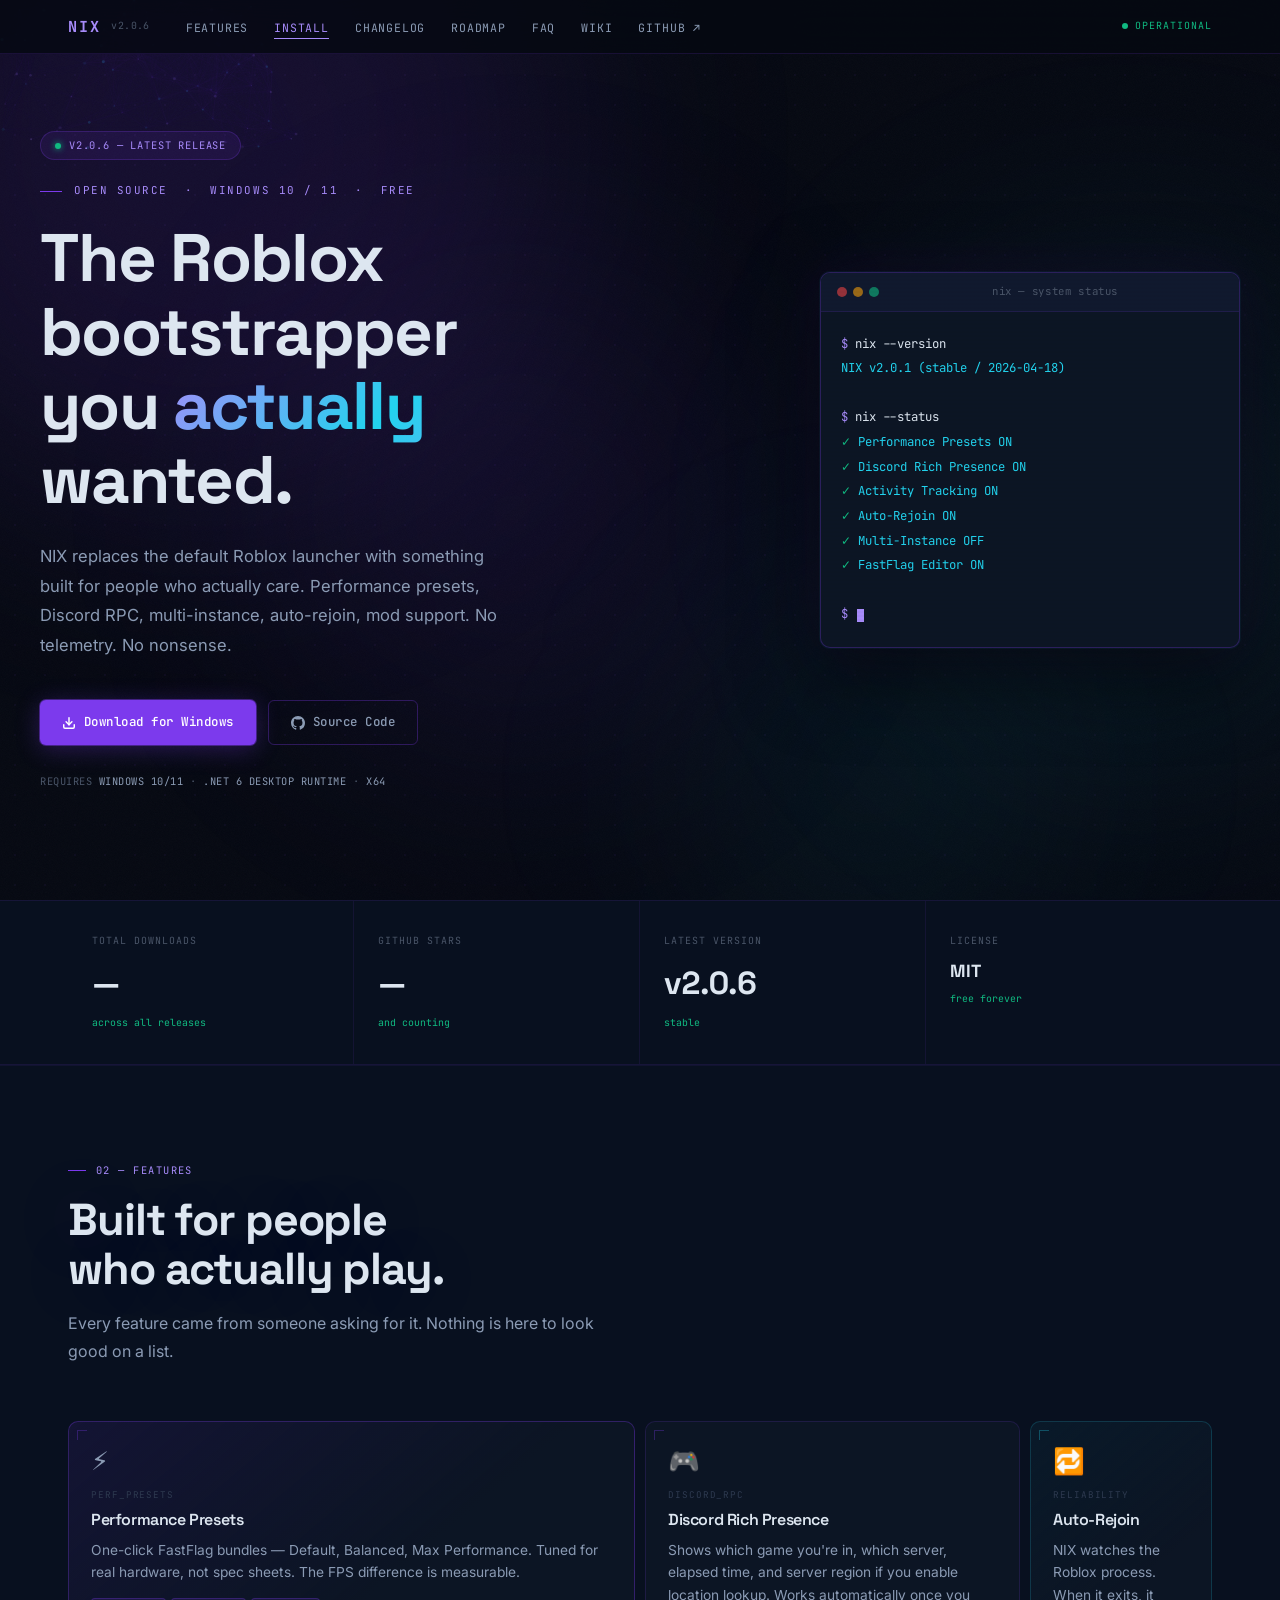
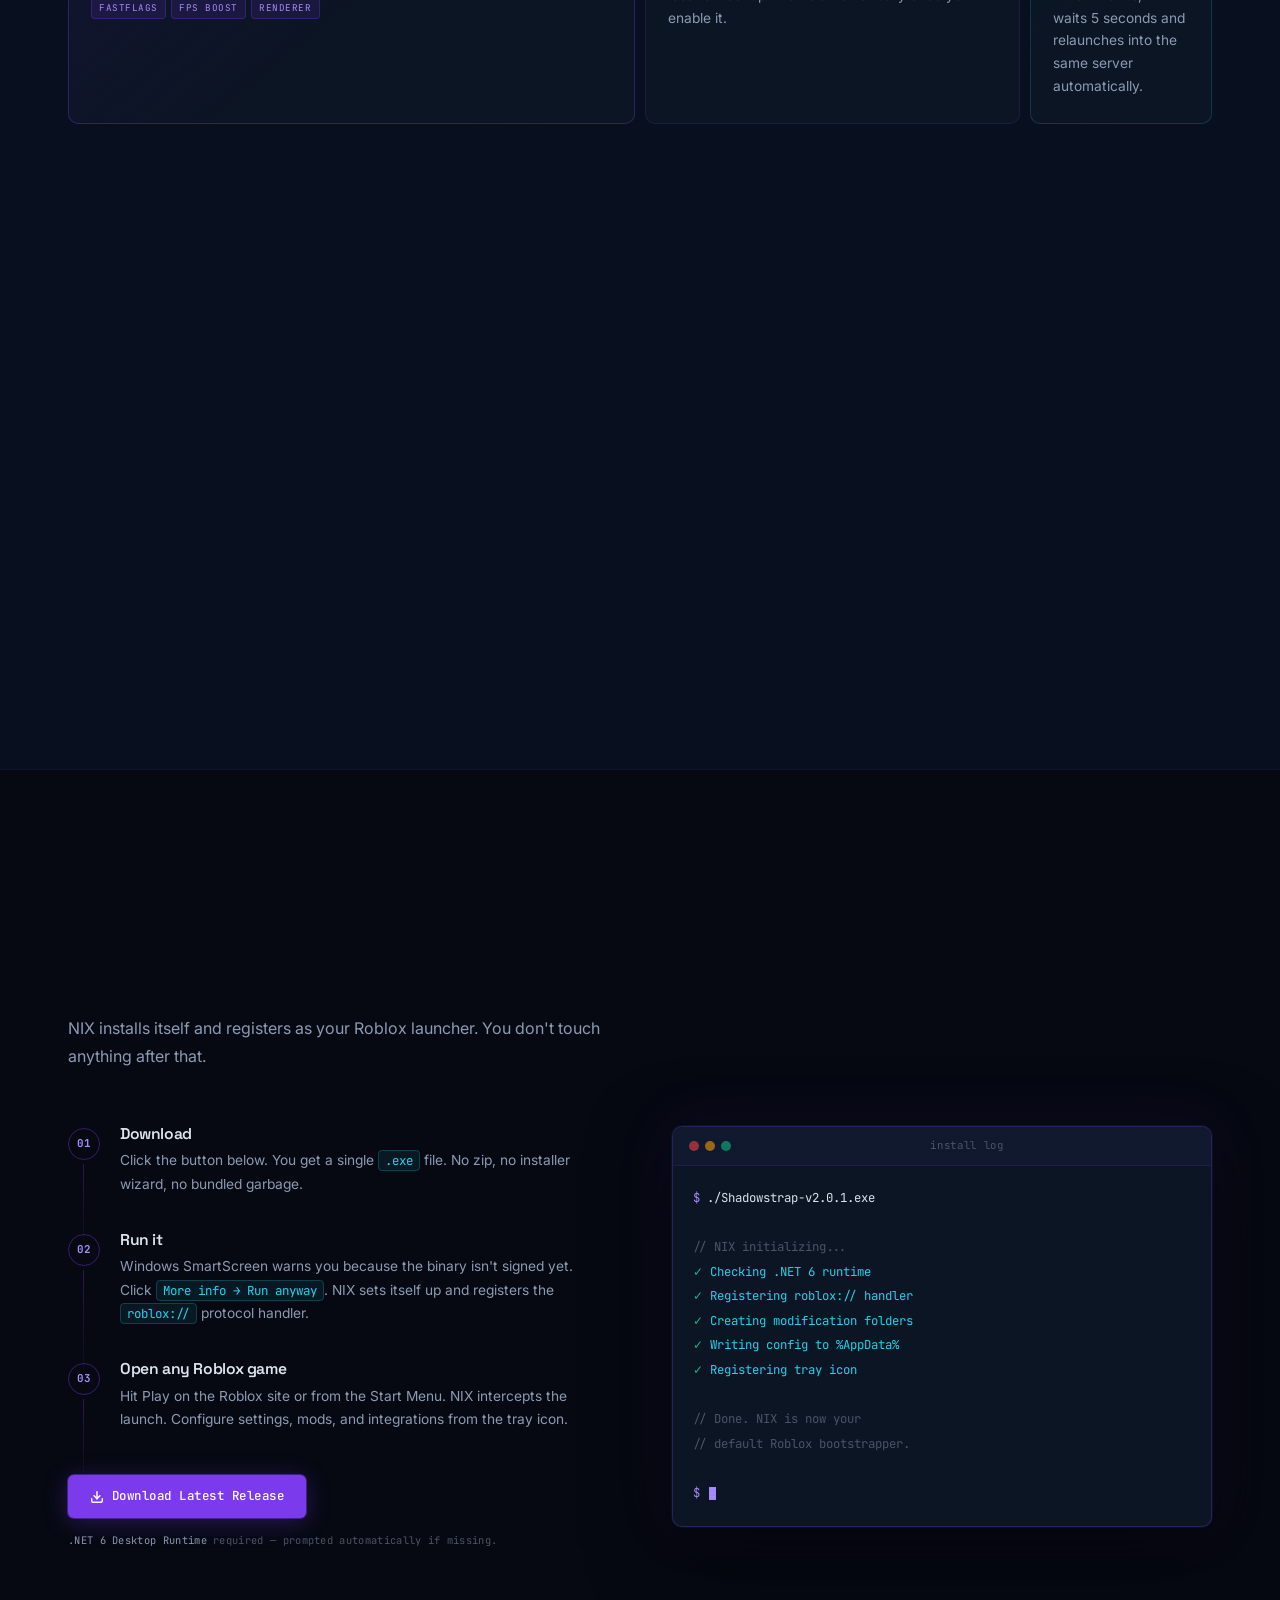
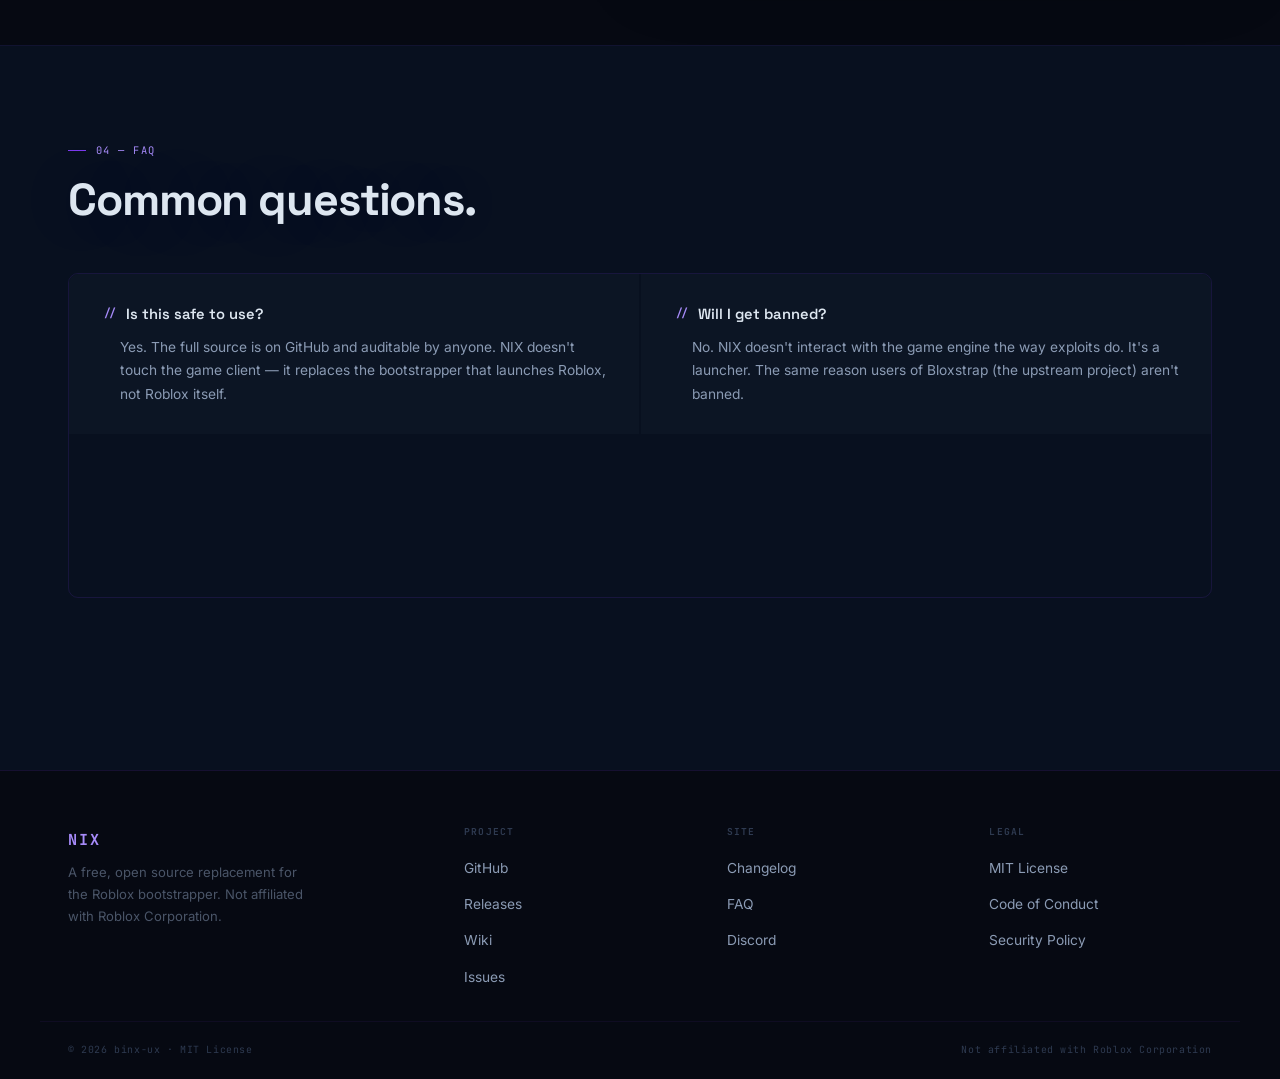
==== commit c42c598c: "feat: features page, roadmap redesign, consistent nav + aurora across all pages - Add features.html " ====
--- a/index.html
+++ b/index.html
@@ -38,7 +38,7 @@
       <span class="nav-logo-ver" id="nav-ver">v2.0.6</span>
     </a>
     <ul class="nav-links">
-      <li><a href="#features">Features</a></li>
+      <li><a href="features.html">Features</a></li>
       <li><a href="#install">Install</a></li>
       <li><a href="changelog.html">Changelog</a></li>
       <li><a href="roadmap.html">Roadmap</a></li>
@@ -301,6 +301,7 @@
 
     <div class="faq-more" data-reveal="fade" data-delay="300">
       <a class="btn btn-ghost" href="faq.html">View all questions →</a>
+      <a class="btn btn-ghost" href="features.html" style="margin-left:10px">All features →</a>
     </div>
   </div>
 </section>
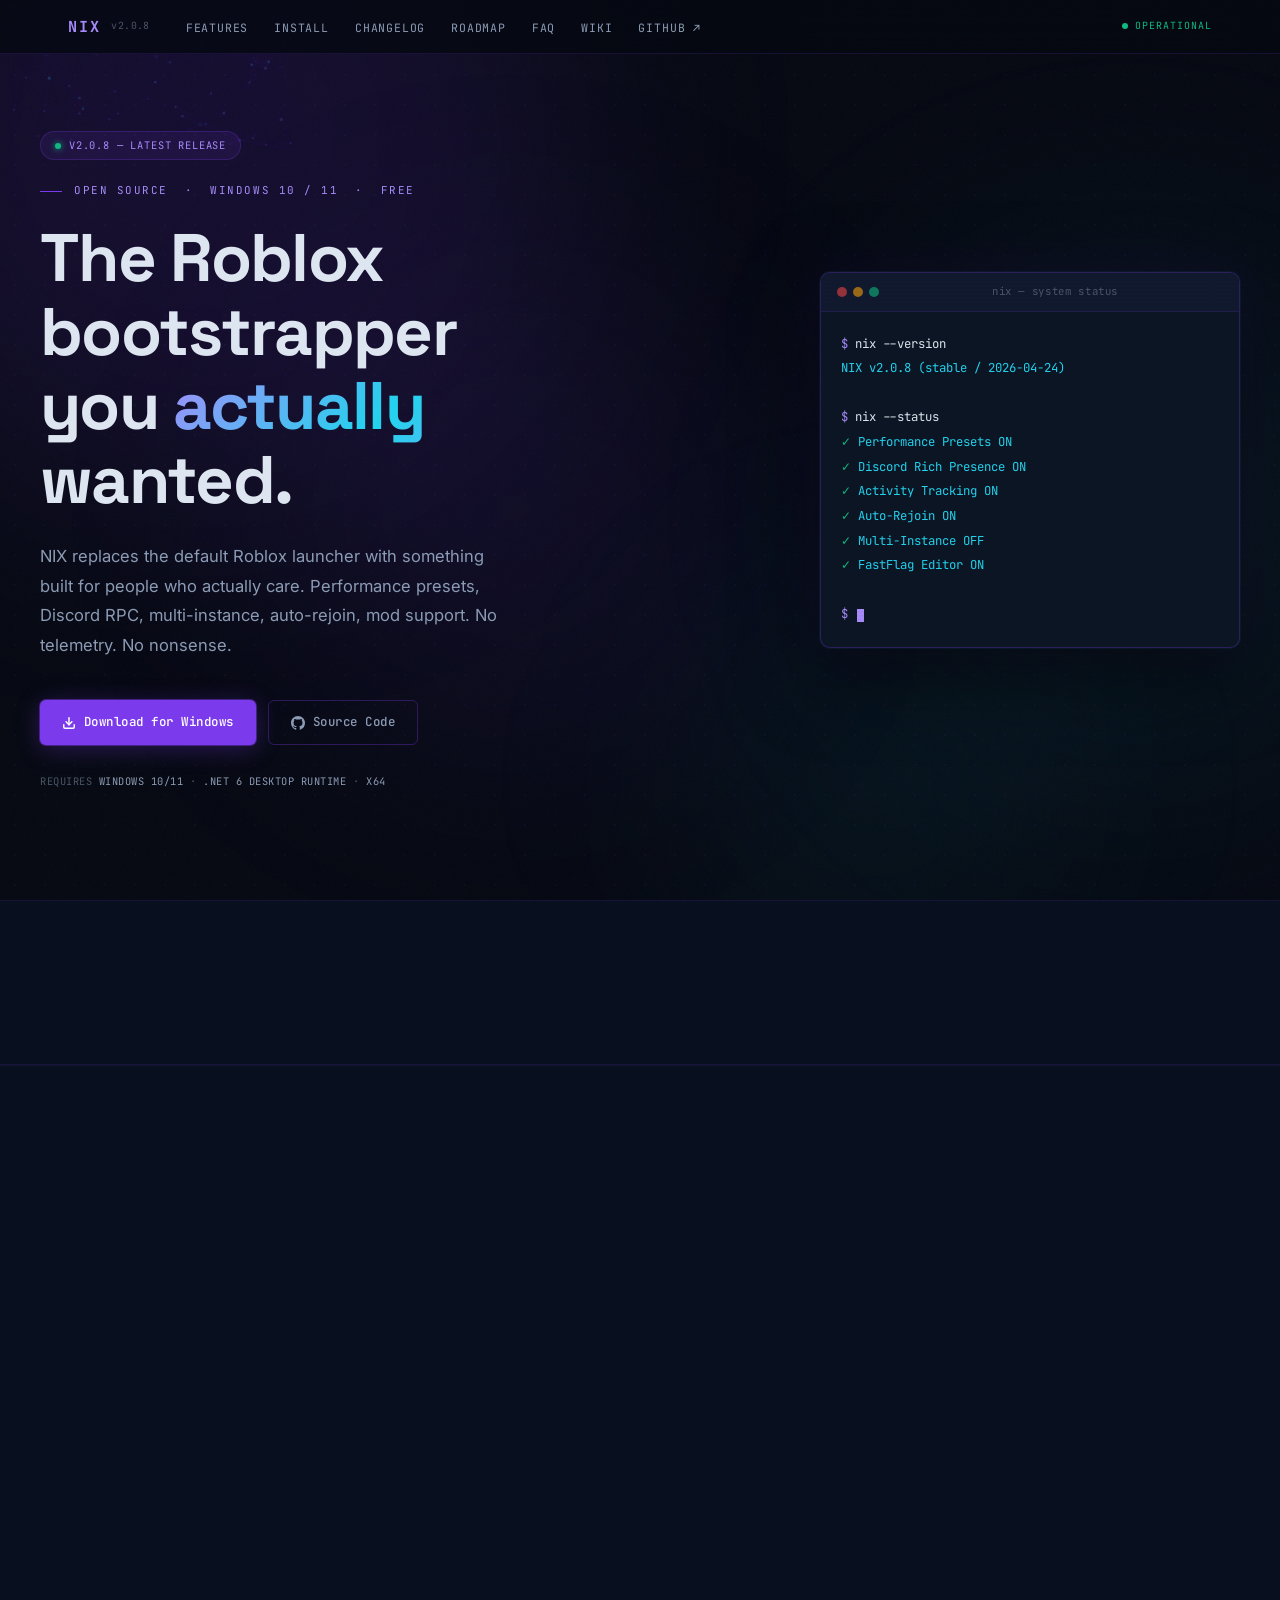
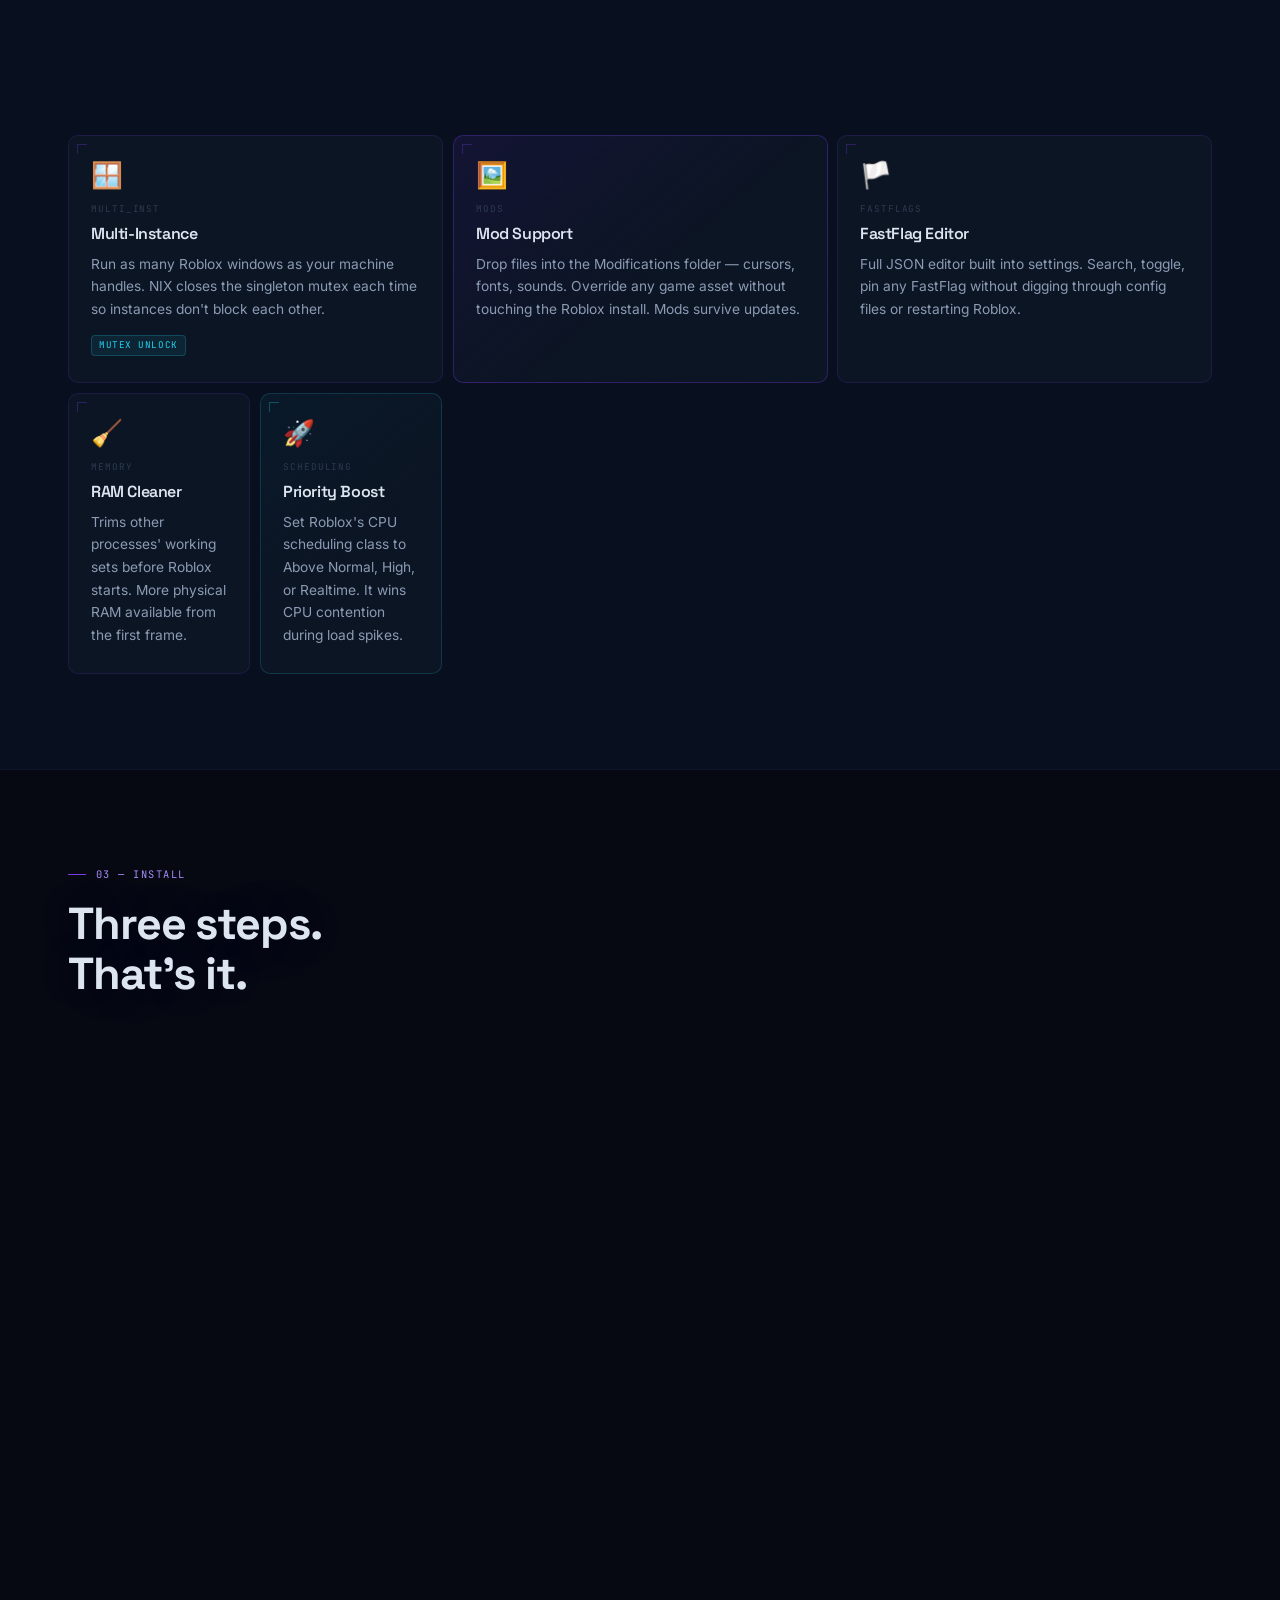
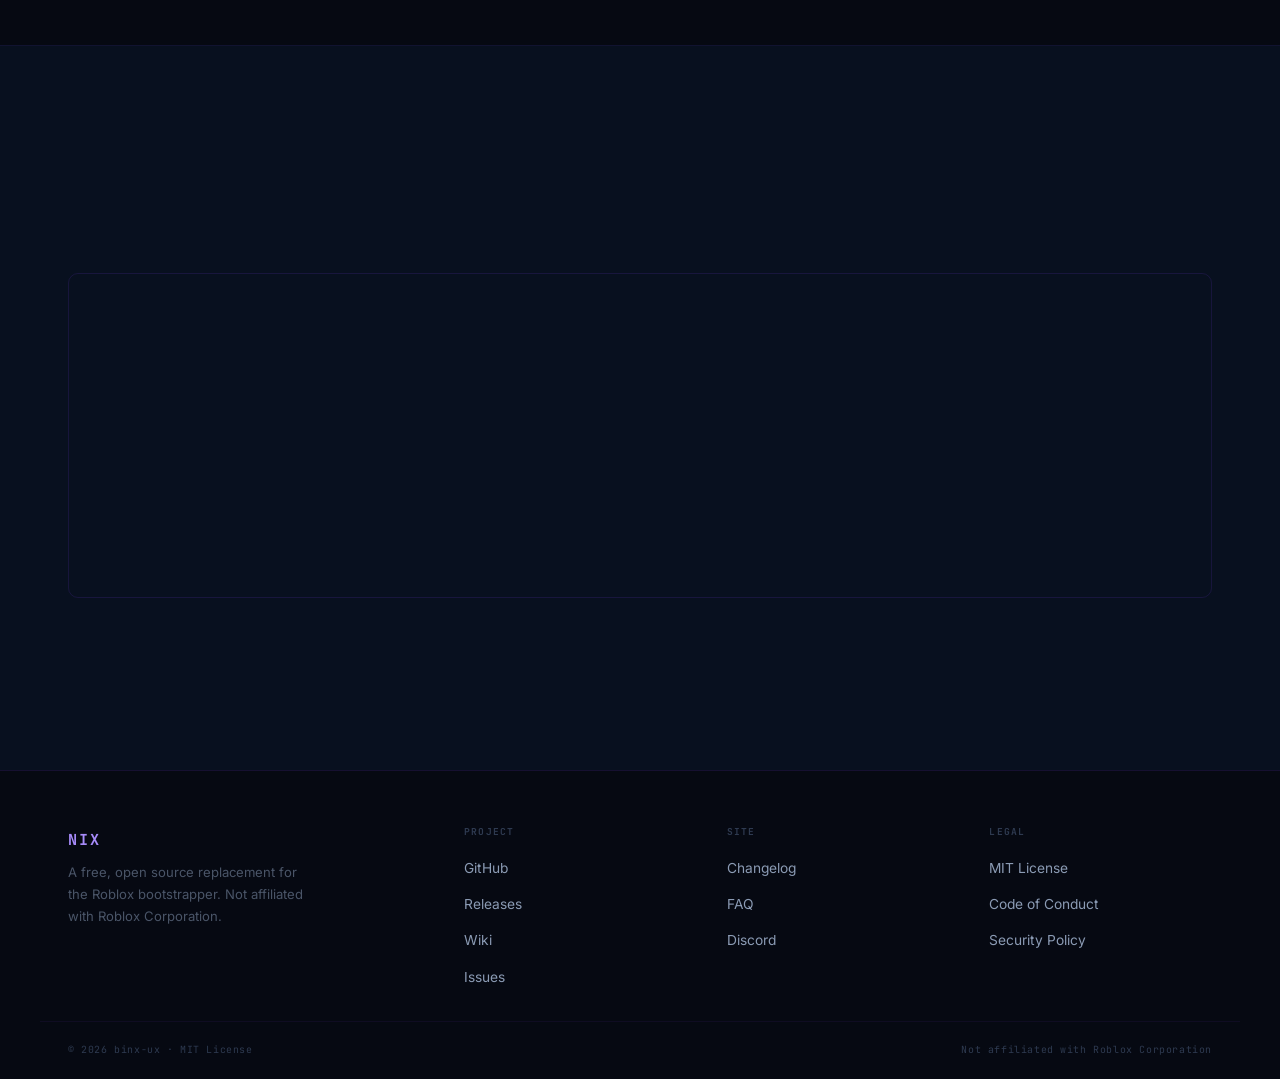
==== commit 2d68450e: "Website: reflect v2.0.8 feature removals changelog: add v2.0.8 (feature removals) and v2.0.7 (crash " ====
--- a/index.html
+++ b/index.html
@@ -35,7 +35,7 @@
   <div class="nav-inner">
     <a class="nav-logo" href="index.html">
       <span class="nav-logo-mark">NIX</span>
-      <span class="nav-logo-ver" id="nav-ver">v2.0.6</span>
+      <span class="nav-logo-ver" id="nav-ver">v2.0.8</span>
     </a>
     <ul class="nav-links">
       <li><a href="features.html">Features</a></li>
@@ -60,7 +60,7 @@
     <div>
       <div class="hero-badge">
         <div class="hero-badge-dot"></div>
-        <span>v2.0.6 &mdash; Latest Release</span>
+        <span>v2.0.8 &mdash; Latest Release</span>
       </div>
       <div class="hero-eyebrow">Open Source &nbsp;·&nbsp; Windows 10 / 11 &nbsp;·&nbsp; Free</div>
       <h1>The Roblox<br>bootstrapper<br>you <em class="text-gradient">actually</em><br>wanted.</h1>
@@ -111,7 +111,7 @@
     </div>
     <div class="metric" data-reveal="fade" data-delay="200">
       <div class="metric-label">Latest Version</div>
-      <div class="metric-val" id="stat-ver">v2.0.6</div>
+      <div class="metric-val" id="stat-ver">v2.0.8</div>
       <div class="metric-sub">stable</div>
     </div>
     <div class="metric" data-reveal="fade" data-delay="300">
@@ -170,7 +170,7 @@
         <span class="bc-icon">🖼️</span>
         <div class="bc-label">MODS</div>
         <h3>Mod Support</h3>
-        <p>Drop files into the Modifications folder — cursors, fonts, sounds. Built-in picker for custom death sound. Mods survive Roblox updates.</p>
+        <p>Drop files into the Modifications folder — cursors, fonts, sounds. Override any game asset without touching the Roblox install. Mods survive updates.</p>
       </div>
 
       <div class="bc gc-2" data-reveal="scale" data-delay="300">
@@ -194,12 +194,6 @@
         <p>Set Roblox's CPU scheduling class to Above Normal, High, or Realtime. It wins CPU contention during load spikes.</p>
       </div>
 
-      <div class="bc gc-1" data-reveal="scale" data-delay="300">
-        <span class="bc-icon">🌐</span>
-        <div class="bc-label">NETWORK</div>
-        <h3>Hone.gg</h3>
-        <p>Launches the Hone network optimizer before Roblox starts. 2.5s warm-up window, then the game connects.</p>
-      </div>
     </div>
   </div>
 </section>
@@ -405,7 +399,7 @@
 // ── Hero terminal typing animation ────────────
 const LINES = [
   { k: 'prompt', v: 'nix --version' },
-  { k: 'val',    v: 'NIX v2.0.1  (stable / 2026-04-18)' },
+  { k: 'val',    v: 'NIX v2.0.8  (stable / 2026-04-24)' },
   { k: 'blank' },
   { k: 'prompt', v: 'nix --status' },
   { k: 'ok',     v: '✓', rest: 'Performance Presets      ON' },
--- a/style.css
+++ b/style.css
@@ -850,6 +850,7 @@
 .ct-add    { background: var(--green-lo); color: var(--green); border: 1px solid rgba(16,185,129,0.2); }
 .ct-fix    { background: rgba(239,68,68,0.08); color: #F87171; border: 1px solid rgba(239,68,68,0.2); }
 .ct-change { background: rgba(245,158,11,0.08); color: #FCD34D; border: 1px solid rgba(245,158,11,0.2); }
+.ct-remove { background: rgba(239,68,68,0.06); color: #FDA4AF; border: 1px solid rgba(239,68,68,0.18); }
 
 /* ── FAQ PAGE ─────────────────────────────────── */
 .faq-pg-body { position: relative; z-index: 1; }
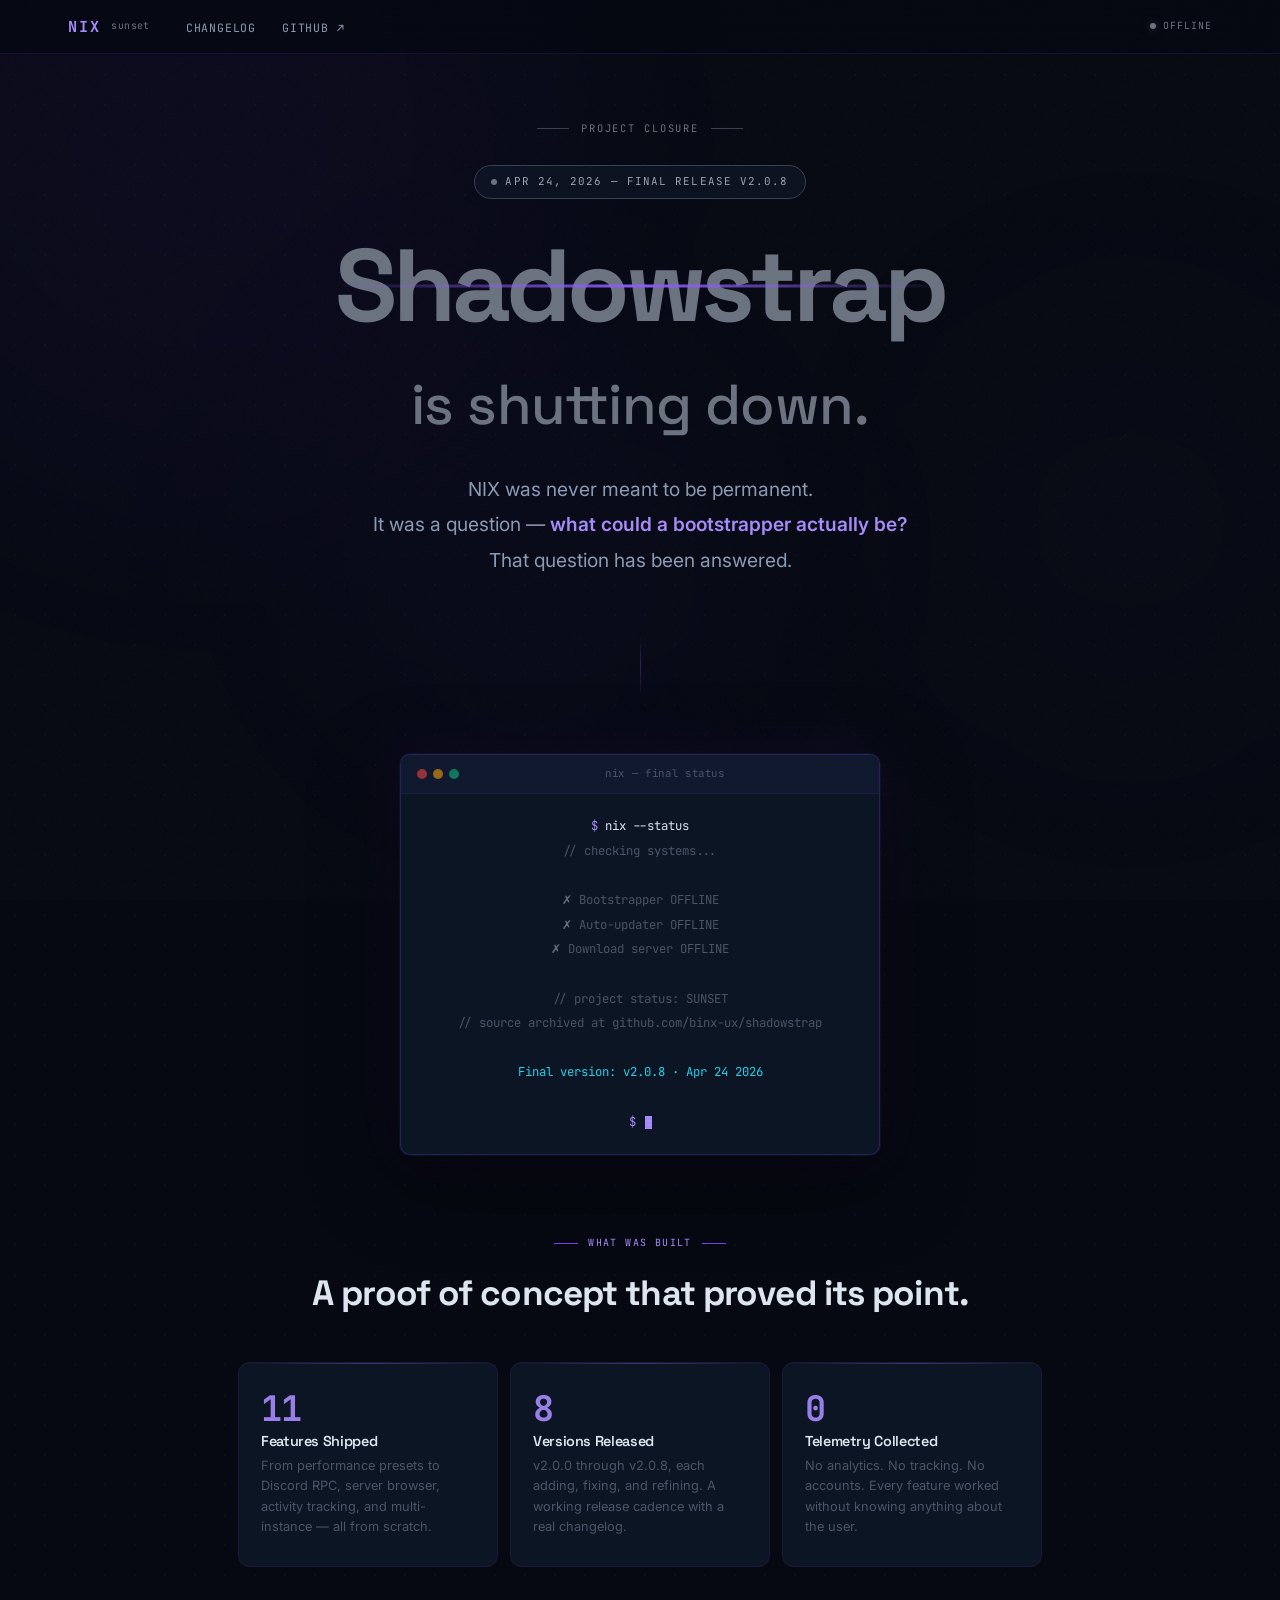
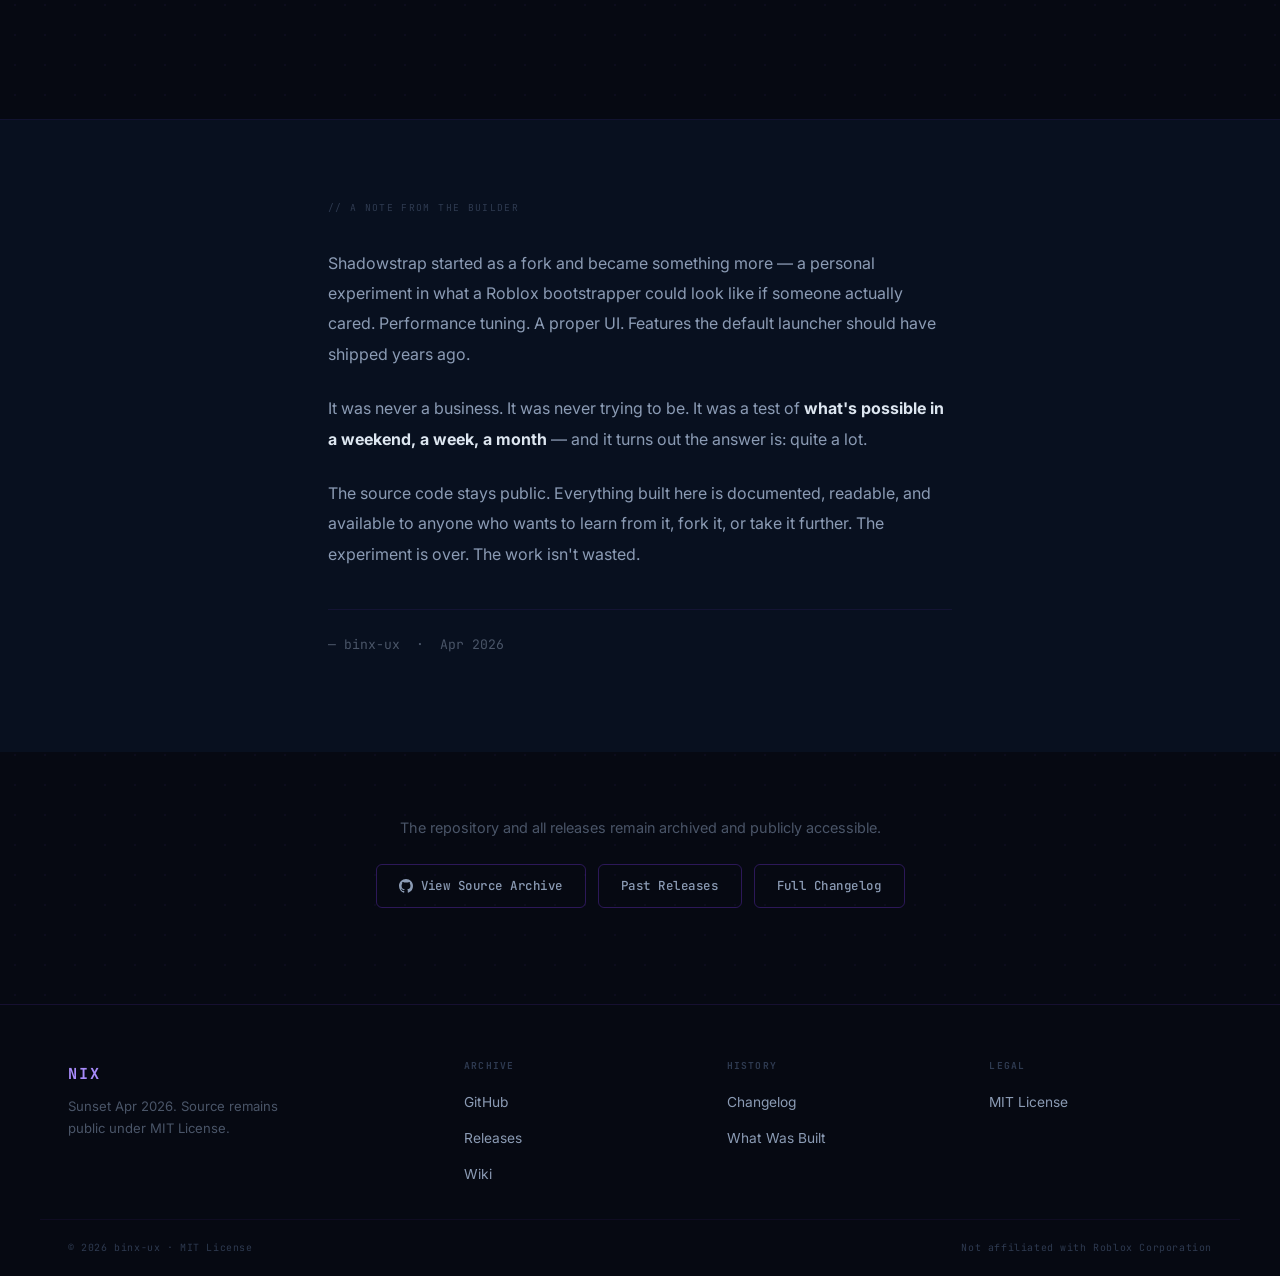
==== commit c449e169: "Shutdown announcement — NIX / Shadowstrap sunset Replace landing page with a closure notice. Keeps t" ====
--- a/index.html
+++ b/index.html
@@ -3,31 +3,305 @@
 <head>
   <meta charset="UTF-8" />
   <meta name="viewport" content="width=device-width, initial-scale=1.0" />
-  <title>NIX — Roblox Bootstrapper</title>
-  <meta name="description" content="NIX replaces the Roblox bootstrapper. Performance presets, Discord RPC, mod support, multi-instance, auto-rejoin. Free and open source." />
-  <meta property="og:title" content="NIX — Roblox Bootstrapper" />
-  <meta property="og:description" content="The Roblox bootstrapper you should have had." />
+  <title>NIX — End of Project</title>
+  <meta name="description" content="Shadowstrap / NIX is shutting down. It was a proof of concept — and it worked." />
+  <meta property="og:title" content="NIX — End of Project" />
+  <meta property="og:description" content="Shadowstrap is shutting down. It was only a test of what could be." />
   <meta property="og:url" content="https://binx-ux.github.io/NIX/" />
   <meta name="theme-color" content="#7C3AED" />
   <link rel="preconnect" href="https://fonts.googleapis.com" />
   <link rel="preconnect" href="https://fonts.gstatic.com" crossorigin />
   <link href="https://fonts.googleapis.com/css2?family=Space+Grotesk:wght@400;500;600;700&family=JetBrains+Mono:wght@400;500;700&family=Inter:wght@400;500;600&display=swap" rel="stylesheet" />
   <link rel="stylesheet" href="style.css" />
+  <style>
+    /* ── SHUTDOWN PAGE ─────────────────────────────── */
+
+    body { overflow-x: hidden; }
+
+    /* Dim the aurora slightly to feel more subdued */
+    .aurora { opacity: 0.6; }
+
+    /* Nav status override */
+    .status-dot {
+      background: #6B7280 !important;
+      box-shadow: 0 0 8px rgba(107,114,128,0.5) !important;
+      animation: none !important;
+    }
+    .nav-status { color: #6B7280 !important; }
+
+    /* ── HERO ─────────────────────────────────── */
+    .sd-hero {
+      position: relative;
+      z-index: 1;
+      min-height: 100vh;
+      display: flex;
+      flex-direction: column;
+      align-items: center;
+      justify-content: center;
+      text-align: center;
+      padding: 120px 28px 80px;
+    }
+
+    .sd-eyebrow {
+      font-family: var(--mono);
+      font-size: 0.65rem;
+      letter-spacing: 0.18em;
+      text-transform: uppercase;
+      color: #6B7280;
+      margin-bottom: 28px;
+      display: flex;
+      align-items: center;
+      justify-content: center;
+      gap: 12px;
+    }
+    .sd-eyebrow::before,
+    .sd-eyebrow::after {
+      content: '';
+      width: 32px;
+      height: 1px;
+      background: #374151;
+    }
+
+    .sd-badge {
+      display: inline-flex;
+      align-items: center;
+      gap: 8px;
+      font-family: var(--mono);
+      font-size: 0.68rem;
+      letter-spacing: 0.1em;
+      text-transform: uppercase;
+      color: #9CA3AF;
+      border: 1px solid #374151;
+      background: rgba(17,24,39,0.7);
+      padding: 7px 16px;
+      border-radius: 999px;
+      margin-bottom: 36px;
+      backdrop-filter: blur(8px);
+    }
+    .sd-badge-dot {
+      width: 6px; height: 6px;
+      border-radius: 50%;
+      background: #6B7280;
+    }
+
+    .sd-hero h1 {
+      font-family: var(--head);
+      font-size: clamp(3rem, 8vw, 6.5rem);
+      font-weight: 700;
+      line-height: 1.0;
+      letter-spacing: -0.04em;
+      color: var(--text-hi);
+      margin-bottom: 32px;
+    }
+    .sd-hero h1 .dim { color: #374151; }
+    .sd-hero h1 .strike {
+      position: relative;
+      color: #6B7280;
+    }
+    .sd-hero h1 .strike::after {
+      content: '';
+      position: absolute;
+      left: 0; right: 0;
+      top: 50%;
+      height: 3px;
+      background: linear-gradient(90deg, transparent, #8B5CF6, transparent);
+      transform: translateY(-50%);
+      border-radius: 2px;
+    }
+
+    .sd-hero p.sd-lead {
+      font-size: clamp(1rem, 2vw, 1.2rem);
+      color: var(--text);
+      max-width: 600px;
+      line-height: 1.85;
+      margin: 0 auto 56px;
+    }
+    .sd-hero p.sd-lead em {
+      color: var(--accent-hi);
+      font-style: normal;
+      font-weight: 600;
+    }
+
+    .sd-divider {
+      width: 1px;
+      height: 64px;
+      background: linear-gradient(to bottom, transparent, rgba(124,58,237,0.4), transparent);
+      margin: 0 auto 56px;
+    }
+
+    /* ── TERMINAL BLOCK ───────────────────────── */
+    .sd-terminal {
+      max-width: 480px;
+      width: 100%;
+      margin: 0 auto 64px;
+    }
+
+    /* ── PROOF SECTION ────────────────────────── */
+    .sd-proof {
+      position: relative;
+      z-index: 1;
+      max-width: 860px;
+      margin: 0 auto;
+      padding: 0 28px 96px;
+    }
+    .sd-proof-label {
+      font-family: var(--mono);
+      font-size: 0.62rem;
+      letter-spacing: 0.14em;
+      text-transform: uppercase;
+      color: var(--accent-hi);
+      display: flex;
+      align-items: center;
+      gap: 10px;
+      justify-content: center;
+      margin-bottom: 20px;
+    }
+    .sd-proof-label::before {
+      content: '';
+      width: 24px; height: 1px;
+      background: var(--accent);
+    }
+    .sd-proof-label::after {
+      content: '';
+      width: 24px; height: 1px;
+      background: var(--accent);
+    }
+    .sd-proof h2 {
+      font-size: clamp(1.5rem, 3vw, 2.2rem);
+      font-weight: 700;
+      text-align: center;
+      color: var(--text-hi);
+      margin-bottom: 48px;
+      line-height: 1.2;
+    }
+    .sd-proof-grid {
+      display: grid;
+      grid-template-columns: repeat(3, 1fr);
+      gap: 12px;
+      margin-bottom: 56px;
+    }
+    @media (max-width: 640px) { .sd-proof-grid { grid-template-columns: 1fr; } }
+
+    .sd-proof-card {
+      background: var(--surface);
+      border: 1px solid rgba(124,58,237,0.12);
+      border-radius: 12px;
+      padding: 28px 22px;
+      text-align: left;
+      position: relative;
+      overflow: hidden;
+      transition: border-color .22s, transform .22s;
+    }
+    .sd-proof-card::before {
+      content: '';
+      position: absolute;
+      top: 0; left: 0; right: 0;
+      height: 1px;
+      background: linear-gradient(90deg, transparent, rgba(167,139,250,0.3), transparent);
+    }
+    .sd-proof-card:hover {
+      border-color: rgba(124,58,237,0.3);
+      transform: translateY(-3px);
+    }
+    .sd-proof-num {
+      font-family: var(--mono);
+      font-size: 2.2rem;
+      font-weight: 700;
+      color: var(--accent-hi);
+      letter-spacing: -0.04em;
+      line-height: 1;
+      margin-bottom: 8px;
+      opacity: 0.9;
+    }
+    .sd-proof-card h4 {
+      font-size: 0.9rem;
+      font-weight: 600;
+      color: var(--text-hi);
+      margin-bottom: 6px;
+    }
+    .sd-proof-card p {
+      font-size: 0.8rem;
+      color: var(--text-mid);
+      line-height: 1.6;
+    }
+
+    /* ── LETTER ───────────────────────────────── */
+    .sd-letter {
+      position: relative;
+      z-index: 1;
+      border-top: 1px solid rgba(124,58,237,0.08);
+      background: var(--bg2);
+    }
+    .sd-letter-inner {
+      max-width: 680px;
+      margin: 0 auto;
+      padding: 80px 28px 96px;
+    }
+    .sd-letter-tag {
+      font-family: var(--mono);
+      font-size: 0.6rem;
+      letter-spacing: 0.14em;
+      text-transform: uppercase;
+      color: var(--text-lo);
+      margin-bottom: 32px;
+    }
+    .sd-letter-inner p {
+      font-size: 1rem;
+      color: var(--text);
+      line-height: 1.9;
+      margin-bottom: 24px;
+    }
+    .sd-letter-inner p:last-of-type { margin-bottom: 40px; }
+    .sd-letter-inner strong { color: var(--text-hi); }
+    .sd-letter-sig {
+      font-family: var(--mono);
+      font-size: 0.82rem;
+      color: var(--text-mid);
+      border-top: 1px solid rgba(124,58,237,0.1);
+      padding-top: 24px;
+    }
+
+    /* ── LINKS ────────────────────────────────── */
+    .sd-links {
+      position: relative;
+      z-index: 1;
+      padding: 64px 28px 96px;
+      text-align: center;
+    }
+    .sd-links p {
+      font-size: 0.9rem;
+      color: var(--text-mid);
+      margin-bottom: 24px;
+    }
+    .sd-links-row {
+      display: flex;
+      gap: 12px;
+      justify-content: center;
+      flex-wrap: wrap;
+    }
+
+    /* Slide-in animation */
+    @keyframes sdIn {
+      from { opacity: 0; transform: translateY(28px); }
+      to   { opacity: 1; transform: translateY(0); }
+    }
+    .sd-hero > * { animation: sdIn 0.9s cubic-bezier(.16,1,.3,1) both; }
+    .sd-eyebrow  { animation-delay: 0.1s; }
+    .sd-badge    { animation-delay: 0.2s; }
+    .sd-hero h1  { animation-delay: 0.32s; }
+    .sd-hero .sd-lead { animation-delay: 0.46s; }
+    .sd-divider  { animation-delay: 0.56s; }
+    .sd-terminal { animation-delay: 0.64s; }
+  </style>
 </head>
 <body>
 
-<!-- SCROLL PROGRESS -->
 <div class="scroll-bar" id="scroll-bar"></div>
-
-<!-- NOISE GRAIN -->
 <div class="noise-overlay"></div>
-
-<!-- AURORA BACKGROUND -->
 <div class="aurora">
-  <div class="aurora-blob" style="width:720px;height:720px;background:rgba(124,58,237,0.13);top:-220px;left:-160px;animation-delay:0s;animation-duration:18s"></div>
-  <div class="aurora-blob" style="width:520px;height:520px;background:rgba(34,211,238,0.07);top:28%;right:-110px;animation-delay:-6s;animation-duration:14s"></div>
-  <div class="aurora-blob" style="width:460px;height:460px;background:rgba(124,58,237,0.09);bottom:18%;left:22%;animation-delay:-11s;animation-duration:22s"></div>
-  <div class="aurora-blob" style="width:360px;height:360px;background:rgba(34,211,238,0.06);bottom:-60px;right:18%;animation-delay:-8s;animation-duration:16s"></div>
+  <div class="aurora-blob" style="width:720px;height:720px;background:rgba(124,58,237,0.08);top:-220px;left:-160px;animation-delay:0s;animation-duration:22s"></div>
+  <div class="aurora-blob" style="width:500px;height:500px;background:rgba(107,114,128,0.04);top:30%;right:-100px;animation-delay:-8s;animation-duration:18s"></div>
+  <div class="aurora-blob" style="width:420px;height:420px;background:rgba(124,58,237,0.06);bottom:15%;left:25%;animation-delay:-14s;animation-duration:24s"></div>
 </div>
 
 <!-- NAV -->
@@ -35,303 +309,146 @@
   <div class="nav-inner">
     <a class="nav-logo" href="index.html">
       <span class="nav-logo-mark">NIX</span>
-      <span class="nav-logo-ver" id="nav-ver">v2.0.8</span>
+      <span class="nav-logo-ver" style="color:#6B7280">sunset</span>
     </a>
     <ul class="nav-links">
-      <li><a href="features.html">Features</a></li>
-      <li><a href="#install">Install</a></li>
       <li><a href="changelog.html">Changelog</a></li>
-      <li><a href="roadmap.html">Roadmap</a></li>
-      <li><a href="faq.html">FAQ</a></li>
-      <li><a href="https://github.com/binx-ux/shadowstrap/wiki" target="_blank" rel="noopener">Wiki</a></li>
       <li><a href="https://github.com/binx-ux/shadowstrap" target="_blank" rel="noopener">GitHub ↗</a></li>
     </ul>
-    <div class="nav-status">
-      <span class="status-dot"></span>
-      OPERATIONAL
+    <div class="nav-status" style="color:#6B7280">
+      <span class="status-dot" style="background:#6B7280;box-shadow:none;animation:none"></span>
+      OFFLINE
     </div>
   </div>
 </nav>
 
 <!-- HERO -->
-<section class="hero">
-  <canvas class="hero-canvas" id="hero-canvas"></canvas>
-  <div class="hero-inner">
-    <div>
-      <div class="hero-badge">
-        <div class="hero-badge-dot"></div>
-        <span>v2.0.8 &mdash; Latest Release</span>
+<section class="sd-hero">
+  <div class="sd-eyebrow">Project Closure</div>
+
+  <div class="sd-badge">
+    <div class="sd-badge-dot"></div>
+    <span>Apr 24, 2026 — Final Release v2.0.8</span>
+  </div>
+
+  <h1>
+    <span class="strike">Shadowstrap</span><br>
+    <span style="font-size:0.55em;color:#6B7280;letter-spacing:-0.01em;font-weight:500">is shutting down.</span>
+  </h1>
+
+  <p class="sd-lead">
+    NIX was never meant to be permanent.<br>
+    It was a question — <em>what could a bootstrapper actually be?</em><br>
+    That question has been answered.
+  </p>
+
+  <div class="sd-divider"></div>
+
+  <div class="sd-terminal terminal-window" style="max-width:480px;width:100%;margin-bottom:0">
+    <div class="terminal-bar">
+      <div class="terminal-dots">
+        <div class="terminal-dot td-red"></div>
+        <div class="terminal-dot td-yellow"></div>
+        <div class="terminal-dot td-green"></div>
       </div>
-      <div class="hero-eyebrow">Open Source &nbsp;·&nbsp; Windows 10 / 11 &nbsp;·&nbsp; Free</div>
-      <h1>The Roblox<br>bootstrapper<br>you <em class="text-gradient">actually</em><br>wanted.</h1>
-      <p class="hero-desc">
-        NIX replaces the default Roblox launcher with something built for people
-        who actually care. Performance presets, Discord RPC, multi-instance,
-        auto-rejoin, mod support. No telemetry. No nonsense.
-      </p>
-      <div class="hero-actions">
-        <a class="btn btn-primary" id="dl-btn" href="https://github.com/binx-ux/shadowstrap/releases/latest" target="_blank" rel="noopener">
-          <svg xmlns="http://www.w3.org/2000/svg" width="14" height="14" viewBox="0 0 24 24" fill="none" stroke="currentColor" stroke-width="2.5" stroke-linecap="round" stroke-linejoin="round"><path d="M21 15v4a2 2 0 0 1-2 2H5a2 2 0 0 1-2-2v-4"/><polyline points="7 10 12 15 17 10"/><line x1="12" y1="15" x2="12" y2="3"/></svg>
-          Download for Windows
-        </a>
-        <a class="btn btn-ghost" href="https://github.com/binx-ux/shadowstrap" target="_blank" rel="noopener">
-          <svg xmlns="http://www.w3.org/2000/svg" width="14" height="14" viewBox="0 0 24 24" fill="currentColor"><path d="M12 0C5.37 0 0 5.37 0 12c0 5.31 3.435 9.795 8.205 11.385.6.105.825-.255.825-.57 0-.285-.015-1.23-.015-2.235-3.015.555-3.795-.735-4.035-1.41-.135-.345-.72-1.41-1.23-1.695-.42-.225-1.02-.78-.015-.795.945-.015 1.62.87 1.845 1.23 1.08 1.815 2.805 1.305 3.495.99.105-.78.42-1.305.765-1.605-2.67-.3-5.46-1.335-5.46-5.925 0-1.305.465-2.385 1.23-3.225-.12-.3-.54-1.53.12-3.18 0 0 1.005-.315 3.3 1.23.96-.27 1.98-.405 3-.405s2.04.135 3 .405c2.295-1.56 3.3-1.23 3.3-1.23.66 1.65.24 2.88.12 3.18.765.84 1.23 1.905 1.23 3.225 0 4.605-2.805 5.625-5.475 5.925.435.375.81 1.095.81 2.22 0 1.605-.015 2.895-.015 3.3 0 .315.225.69.825.57A12.02 12.02 0 0 0 24 12c0-6.63-5.37-12-12-12z"/></svg>
-          Source Code
-        </a>
-      </div>
-      <p class="hero-req">Requires <span>Windows 10/11</span> · <span>.NET 6 Desktop Runtime</span> · <span>x64</span></p>
-    </div>
-
-    <div class="terminal-window float">
-      <div class="terminal-bar">
-        <div class="terminal-dots">
-          <div class="terminal-dot td-red"></div>
-          <div class="terminal-dot td-yellow"></div>
-          <div class="terminal-dot td-green"></div>
-        </div>
-        <span class="terminal-title">nix — system status</span>
-      </div>
-      <div class="terminal-body" id="hero-terminal"></div>
-    </div>
+      <span class="terminal-title">nix — final status</span>
+    </div>
+    <div class="terminal-body" id="sd-terminal"></div>
   </div>
 </section>
 
-<!-- METRICS -->
-<div class="metrics">
-  <div class="metrics-inner">
-    <div class="metric" data-reveal="fade">
-      <div class="metric-label">Total Downloads</div>
-      <div class="metric-val" id="stat-dl">—</div>
-      <div class="metric-sub">across all releases</div>
-    </div>
-    <div class="metric" data-reveal="fade" data-delay="100">
-      <div class="metric-label">GitHub Stars</div>
-      <div class="metric-val" id="stat-stars">—</div>
-      <div class="metric-sub">and counting</div>
-    </div>
-    <div class="metric" data-reveal="fade" data-delay="200">
-      <div class="metric-label">Latest Version</div>
-      <div class="metric-val" id="stat-ver">v2.0.8</div>
-      <div class="metric-sub">stable</div>
-    </div>
-    <div class="metric" data-reveal="fade" data-delay="300">
-      <div class="metric-label">License</div>
-      <div class="metric-val" style="font-size:1.1rem;letter-spacing:0">MIT</div>
-      <div class="metric-sub">free forever</div>
+<!-- WHAT WAS PROVEN -->
+<div class="sd-proof" data-reveal="fade">
+  <div class="sd-proof-label">What Was Built</div>
+  <h2>A proof of concept that proved its point.</h2>
+
+  <div class="sd-proof-grid">
+    <div class="sd-proof-card" data-reveal="scale">
+      <div class="sd-proof-num">11</div>
+      <h4>Features Shipped</h4>
+      <p>From performance presets to Discord RPC, server browser, activity tracking, and multi-instance — all from scratch.</p>
+    </div>
+    <div class="sd-proof-card" data-reveal="scale" data-delay="100">
+      <div class="sd-proof-num">8</div>
+      <h4>Versions Released</h4>
+      <p>v2.0.0 through v2.0.8, each adding, fixing, and refining. A working release cadence with a real changelog.</p>
+    </div>
+    <div class="sd-proof-card" data-reveal="scale" data-delay="200">
+      <div class="sd-proof-num">0</div>
+      <h4>Telemetry Collected</h4>
+      <p>No analytics. No tracking. No accounts. Every feature worked without knowing anything about the user.</p>
     </div>
   </div>
 </div>
 
-<!-- FEATURES -->
-<section class="section features-bg" id="features">
-  <div class="section-inner">
-    <div class="section-eyebrow" data-reveal="fade">02 — Features</div>
-    <h2 class="section-head" data-reveal>Built for people<br>who actually play.</h2>
-    <p class="section-sub" data-reveal data-delay="100">Every feature came from someone asking for it. Nothing is here to look good on a list.</p>
-
-    <div class="bento">
-      <div class="bc bc--purple gc-3" data-reveal="scale">
-        <span class="bc-icon">⚡</span>
-        <div class="bc-label">PERF_PRESETS</div>
-        <h3>Performance Presets</h3>
-        <p>One-click FastFlag bundles — Default, Balanced, Max Performance. Tuned for real hardware, not spec sheets. The FPS difference is measurable.</p>
-        <div class="bc-tags">
-          <span class="bc-tag">FastFlags</span>
-          <span class="bc-tag">FPS Boost</span>
-          <span class="bc-tag">Renderer</span>
-        </div>
-      </div>
-
-      <div class="bc gc-2" data-reveal="scale" data-delay="100">
-        <span class="bc-icon">🎮</span>
-        <div class="bc-label">DISCORD_RPC</div>
-        <h3>Discord Rich Presence</h3>
-        <p>Shows which game you're in, which server, elapsed time, and server region if you enable location lookup. Works automatically once you enable it.</p>
-      </div>
-
-      <div class="bc bc--cyan gc-1" data-reveal="scale" data-delay="200">
-        <span class="bc-icon">🔁</span>
-        <div class="bc-label">RELIABILITY</div>
-        <h3>Auto-Rejoin</h3>
-        <p>NIX watches the Roblox process. When it exits, it waits 5 seconds and relaunches into the same server automatically.</p>
-      </div>
-
-      <div class="bc gc-2" data-reveal="scale" data-delay="100">
-        <span class="bc-icon">🪟</span>
-        <div class="bc-label">MULTI_INST</div>
-        <h3>Multi-Instance</h3>
-        <p>Run as many Roblox windows as your machine handles. NIX closes the singleton mutex each time so instances don't block each other.</p>
-        <div class="bc-tags">
-          <span class="bc-tag bc-tag--cyan">Mutex unlock</span>
-        </div>
-      </div>
-
-      <div class="bc bc--purple gc-2" data-reveal="scale" data-delay="200">
-        <span class="bc-icon">🖼️</span>
-        <div class="bc-label">MODS</div>
-        <h3>Mod Support</h3>
-        <p>Drop files into the Modifications folder — cursors, fonts, sounds. Override any game asset without touching the Roblox install. Mods survive updates.</p>
-      </div>
-
-      <div class="bc gc-2" data-reveal="scale" data-delay="300">
-        <span class="bc-icon">🏳️</span>
-        <div class="bc-label">FASTFLAGS</div>
-        <h3>FastFlag Editor</h3>
-        <p>Full JSON editor built into settings. Search, toggle, pin any FastFlag without digging through config files or restarting Roblox.</p>
-      </div>
-
-      <div class="bc gc-1" data-reveal="scale" data-delay="100">
-        <span class="bc-icon">🧹</span>
-        <div class="bc-label">MEMORY</div>
-        <h3>RAM Cleaner</h3>
-        <p>Trims other processes' working sets before Roblox starts. More physical RAM available from the first frame.</p>
-      </div>
-
-      <div class="bc bc--cyan gc-1" data-reveal="scale" data-delay="200">
-        <span class="bc-icon">🚀</span>
-        <div class="bc-label">SCHEDULING</div>
-        <h3>Priority Boost</h3>
-        <p>Set Roblox's CPU scheduling class to Above Normal, High, or Realtime. It wins CPU contention during load spikes.</p>
-      </div>
-
-    </div>
-  </div>
-</section>
-
-<!-- INSTALL -->
-<section class="section install-bg" id="install">
-  <div class="section-inner">
-    <div class="section-eyebrow" data-reveal="fade">03 — Install</div>
-    <h2 class="section-head" data-reveal>Three steps.<br>That's it.</h2>
-    <p class="section-sub" data-reveal data-delay="100">NIX installs itself and registers as your Roblox launcher. You don't touch anything after that.</p>
-
-    <div class="install-grid">
-      <div class="install-steps">
-        <div class="install-step" data-reveal="left">
-          <div class="step-num-wrap"><span class="step-num">01</span></div>
-          <div class="step-body">
-            <h4>Download</h4>
-            <p>Click the button below. You get a single <code>.exe</code> file. No zip, no installer wizard, no bundled garbage.</p>
-          </div>
-        </div>
-        <div class="install-step" data-reveal="left" data-delay="100">
-          <div class="step-num-wrap"><span class="step-num">02</span></div>
-          <div class="step-body">
-            <h4>Run it</h4>
-            <p>Windows SmartScreen warns you because the binary isn't signed yet. Click <code>More info → Run anyway</code>. NIX sets itself up and registers the <code>roblox://</code> protocol handler.</p>
-          </div>
-        </div>
-        <div class="install-step" data-reveal="left" data-delay="200">
-          <div class="step-num-wrap"><span class="step-num">03</span></div>
-          <div class="step-body">
-            <h4>Open any Roblox game</h4>
-            <p>Hit Play on the Roblox site or from the Start Menu. NIX intercepts the launch. Configure settings, mods, and integrations from the tray icon.</p>
-          </div>
-        </div>
-        <div class="install-cta" data-reveal="fade" data-delay="300">
-          <a class="btn btn-primary" id="dl-btn-2" href="https://github.com/binx-ux/shadowstrap/releases/latest" target="_blank" rel="noopener">
-            <svg xmlns="http://www.w3.org/2000/svg" width="14" height="14" viewBox="0 0 24 24" fill="none" stroke="currentColor" stroke-width="2.5" stroke-linecap="round" stroke-linejoin="round"><path d="M21 15v4a2 2 0 0 1-2 2H5a2 2 0 0 1-2-2v-4"/><polyline points="7 10 12 15 17 10"/><line x1="12" y1="15" x2="12" y2="3"/></svg>
-            Download Latest Release
-          </a>
-          <p class="install-note">
-            <a href="https://dotnet.microsoft.com/download/dotnet/6.0" target="_blank" rel="noopener">.NET 6 Desktop Runtime</a> required — prompted automatically if missing.
-          </p>
-        </div>
-      </div>
-
-      <div class="terminal-window" style="align-self:start" data-reveal="right">
-        <div class="terminal-bar">
-          <div class="terminal-dots">
-            <div class="terminal-dot td-red"></div>
-            <div class="terminal-dot td-yellow"></div>
-            <div class="terminal-dot td-green"></div>
-          </div>
-          <span class="terminal-title">install log</span>
-        </div>
-        <div class="terminal-body">
-          <span class="t-line"><span class="t-prompt">$</span> <span class="t-cmd">./Shadowstrap-v2.0.1.exe</span></span>
-          <span class="t-line">&nbsp;</span>
-          <span class="t-line"><span class="t-comment">// NIX initializing...</span></span>
-          <span class="t-line"><span class="t-ok">✓</span> <span class="t-val">Checking .NET 6 runtime</span></span>
-          <span class="t-line"><span class="t-ok">✓</span> <span class="t-val">Registering roblox:// handler</span></span>
-          <span class="t-line"><span class="t-ok">✓</span> <span class="t-val">Creating modification folders</span></span>
-          <span class="t-line"><span class="t-ok">✓</span> <span class="t-val">Writing config to %AppData%</span></span>
-          <span class="t-line"><span class="t-ok">✓</span> <span class="t-val">Registering tray icon</span></span>
-          <span class="t-line">&nbsp;</span>
-          <span class="t-line"><span class="t-comment">// Done. NIX is now your</span></span>
-          <span class="t-line"><span class="t-comment">// default Roblox bootstrapper.</span></span>
-          <span class="t-line">&nbsp;</span>
-          <span class="t-line"><span class="t-prompt">$</span> <span class="t-cursor"></span></span>
-        </div>
-      </div>
-    </div>
-  </div>
-</section>
-
-<!-- FAQ PREVIEW -->
-<section class="section faq-bg">
-  <div class="section-inner">
-    <div class="section-eyebrow" data-reveal="fade">04 — FAQ</div>
-    <h2 class="section-head" data-reveal>Common questions.</h2>
-
-    <div class="faq-grid">
-      <div class="faq-item" data-reveal data-delay="100">
-        <div class="faq-q">Is this safe to use?</div>
-        <p class="faq-a">Yes. The full source is on GitHub and auditable by anyone. NIX doesn't touch the game client — it replaces the bootstrapper that launches Roblox, not Roblox itself.</p>
-      </div>
-      <div class="faq-item" data-reveal data-delay="200">
-        <div class="faq-q">Will I get banned?</div>
-        <p class="faq-a">No. NIX doesn't interact with the game engine the way exploits do. It's a launcher. The same reason users of Bloxstrap (the upstream project) aren't banned.</p>
-      </div>
-      <div class="faq-item" data-reveal data-delay="100">
-        <div class="faq-q">Does it auto-update?</div>
-        <p class="faq-a">Yes. On every launch NIX checks GitHub releases for a newer version. If one exists you'll get a prompt — or it updates silently based on your preference.</p>
-      </div>
-      <div class="faq-item" data-reveal data-delay="200">
-        <div class="faq-q">How do I uninstall?</div>
-        <p class="faq-a">Settings → NIX tab → Uninstall. Removes NIX and restores the default Roblox bootstrapper. Your Roblox installation is completely untouched.</p>
-      </div>
-    </div>
-
-    <div class="faq-more" data-reveal="fade" data-delay="300">
-      <a class="btn btn-ghost" href="faq.html">View all questions →</a>
-      <a class="btn btn-ghost" href="features.html" style="margin-left:10px">All features →</a>
-    </div>
-  </div>
-</section>
+<!-- LETTER -->
+<div class="sd-letter">
+  <div class="sd-letter-inner" data-reveal="fade">
+    <div class="sd-letter-tag">// a note from the builder</div>
+    <p>
+      Shadowstrap started as a fork and became something more — a personal experiment
+      in what a Roblox bootstrapper could look like if someone actually cared.
+      Performance tuning. A proper UI. Features the default launcher should have shipped years ago.
+    </p>
+    <p>
+      It was never a business. It was never trying to be.
+      It was a test of <strong>what's possible in a weekend, a week, a month</strong>
+      — and it turns out the answer is: quite a lot.
+    </p>
+    <p>
+      The source code stays public. Everything built here is documented, readable,
+      and available to anyone who wants to learn from it, fork it, or take it further.
+      The experiment is over. The work isn't wasted.
+    </p>
+    <div class="sd-letter-sig">
+      — binx-ux &nbsp;·&nbsp; Apr 2026
+    </div>
+  </div>
+</div>
+
+<!-- ARCHIVE LINKS -->
+<div class="sd-links" data-reveal="fade">
+  <p>The repository and all releases remain archived and publicly accessible.</p>
+  <div class="sd-links-row">
+    <a class="btn btn-ghost" href="https://github.com/binx-ux/shadowstrap" target="_blank" rel="noopener">
+      <svg xmlns="http://www.w3.org/2000/svg" width="14" height="14" viewBox="0 0 24 24" fill="currentColor"><path d="M12 0C5.37 0 0 5.37 0 12c0 5.31 3.435 9.795 8.205 11.385.6.105.825-.255.825-.57 0-.285-.015-1.23-.015-2.235-3.015.555-3.795-.735-4.035-1.41-.135-.345-.72-1.41-1.23-1.695-.42-.225-1.02-.78-.015-.795.945-.015 1.62.87 1.845 1.23 1.08 1.815 2.805 1.305 3.495.99.105-.78.42-1.305.765-1.605-2.67-.3-5.46-1.335-5.46-5.925 0-1.305.465-2.385 1.23-3.225-.12-.3-.54-1.53.12-3.18 0 0 1.005-.315 3.3 1.23.96-.27 1.98-.405 3-.405s2.04.135 3 .405c2.295-1.56 3.3-1.23 3.3-1.23.66 1.65.24 2.88.12 3.18.765.84 1.23 1.905 1.23 3.225 0 4.605-2.805 5.625-5.475 5.925.435.375.81 1.095.81 2.22 0 1.605-.015 2.895-.015 3.3 0 .315.225.69.825.57A12.02 12.02 0 0 0 24 12c0-6.63-5.37-12-12-12z"/></svg>
+      View Source Archive
+    </a>
+    <a class="btn btn-ghost" href="https://github.com/binx-ux/shadowstrap/releases" target="_blank" rel="noopener">
+      Past Releases
+    </a>
+    <a class="btn btn-ghost" href="changelog.html">
+      Full Changelog
+    </a>
+  </div>
+</div>
 
 <!-- FOOTER -->
 <footer class="footer">
   <div class="footer-inner">
     <div class="footer-brand">
-      <a class="nav-logo" href="index.html">
-        <span class="nav-logo-mark">NIX</span>
-      </a>
-      <p>A free, open source replacement for the Roblox bootstrapper. Not affiliated with Roblox Corporation.</p>
+      <a class="nav-logo" href="index.html"><span class="nav-logo-mark">NIX</span></a>
+      <p>Sunset Apr 2026. Source remains public under MIT License.</p>
     </div>
     <div class="footer-col">
-      <h5>Project</h5>
+      <h5>Archive</h5>
       <ul>
         <li><a href="https://github.com/binx-ux/shadowstrap" target="_blank" rel="noopener">GitHub</a></li>
         <li><a href="https://github.com/binx-ux/shadowstrap/releases" target="_blank" rel="noopener">Releases</a></li>
         <li><a href="https://github.com/binx-ux/shadowstrap/wiki" target="_blank" rel="noopener">Wiki</a></li>
-        <li><a href="https://github.com/binx-ux/shadowstrap/issues" target="_blank" rel="noopener">Issues</a></li>
       </ul>
     </div>
     <div class="footer-col">
-      <h5>Site</h5>
+      <h5>History</h5>
       <ul>
         <li><a href="changelog.html">Changelog</a></li>
-        <li><a href="faq.html">FAQ</a></li>
-        <li><a href="https://discord.gg/nKjV3mGq6R" target="_blank" rel="noopener">Discord</a></li>
+        <li><a href="features.html">What Was Built</a></li>
       </ul>
     </div>
     <div class="footer-col">
       <h5>Legal</h5>
       <ul>
         <li><a href="https://github.com/binx-ux/shadowstrap/blob/main/LICENSE" target="_blank" rel="noopener">MIT License</a></li>
-        <li><a href="https://github.com/binx-ux/shadowstrap/blob/main/CODE_OF_CONDUCT.md" target="_blank" rel="noopener">Code of Conduct</a></li>
-        <li><a href="https://github.com/binx-ux/shadowstrap/blob/main/SECURITY.md" target="_blank" rel="noopener">Security Policy</a></li>
       </ul>
     </div>
   </div>
@@ -342,281 +459,70 @@
 </footer>
 
 <script>
-// ── Load live GitHub data ──────────────────────
-async function loadGitHub() {
-  try {
-    const [rel, repo, allRel] = await Promise.all([
-      fetch('https://api.github.com/repos/binx-ux/shadowstrap/releases/latest').then(r => r.json()),
-      fetch('https://api.github.com/repos/binx-ux/shadowstrap').then(r => r.json()),
-      fetch('https://api.github.com/repos/binx-ux/shadowstrap/releases').then(r => r.json()),
-    ]);
-
-    // Direct exe download
-    const exe = rel.assets?.find(a => a.name.endsWith('.exe'));
-    if (exe) {
-      ['dl-btn', 'dl-btn-2'].forEach(id => {
-        const btn = document.getElementById(id);
-        if (btn) {
-          btn.href = exe.browser_download_url;
-          btn.setAttribute('download', exe.name);
-          btn.removeAttribute('target');
-          btn.removeAttribute('rel');
-        }
-      });
-    }
-
-    // Version label
-    if (rel.tag_name) {
-      document.getElementById('nav-ver').textContent = rel.tag_name;
-      document.getElementById('stat-ver').textContent = rel.tag_name;
-      document.querySelector('.hero-badge span').textContent = rel.tag_name + ' \u2014 Latest Release';
-    }
-
-    // Stars
-    if (repo.stargazers_count !== undefined) {
-      window.__stars = repo.stargazers_count;
-      const el = document.getElementById('stat-stars');
-      const s = window.__stars;
-      el.textContent = s >= 1000 ? (s / 1000).toFixed(1) + 'k' : (s || '0');
-    }
-
-    // Total downloads
-    let total = 0;
-    if (Array.isArray(allRel)) {
-      allRel.forEach(r => r.assets?.forEach(a => { total += a.download_count || 0; }));
-    }
-    window.__dl = total;
-    document.getElementById('stat-dl').textContent =
-      total >= 1000 ? (total / 1000).toFixed(1) + 'k' : (total || '0');
-
-    window.__githubLoaded = true;
-    triggerCounters();
-  } catch (e) { /* graceful fallback */ }
-}
-
-loadGitHub();
-
-// ── Hero terminal typing animation ────────────
-const LINES = [
-  { k: 'prompt', v: 'nix --version' },
-  { k: 'val',    v: 'NIX v2.0.8  (stable / 2026-04-24)' },
-  { k: 'blank' },
-  { k: 'prompt', v: 'nix --status' },
-  { k: 'ok',     v: '✓', rest: 'Performance Presets      ON' },
-  { k: 'ok',     v: '✓', rest: 'Discord Rich Presence    ON' },
-  { k: 'ok',     v: '✓', rest: 'Activity Tracking        ON' },
-  { k: 'ok',     v: '✓', rest: 'Auto-Rejoin              ON' },
-  { k: 'ok',     v: '✓', rest: 'Multi-Instance           OFF' },
-  { k: 'ok',     v: '✓', rest: 'FastFlag Editor          ON' },
-  { k: 'blank' },
-  { k: 'cursor' },
-];
-
-const DELAYS = { prompt: 60, val: 20, ok: 30, blank: 80 };
-
-async function sleep(ms) { return new Promise(r => setTimeout(r, ms)); }
-
-async function runTerminal() {
-  const el = document.getElementById('hero-terminal');
-  if (!el) return;
-  await sleep(400);
-  for (const ln of LINES) {
-    await sleep(DELAYS[ln.k] || 50);
-    const span = document.createElement('span');
-    span.className = 't-line';
-    if (ln.k === 'blank') {
-      span.innerHTML = '&nbsp;';
-    } else if (ln.k === 'prompt') {
-      span.innerHTML = `<span class="t-prompt">$</span> <span class="t-cmd">${ln.v}</span>`;
-    } else if (ln.k === 'val') {
-      span.innerHTML = `<span class="t-val">${ln.v}</span>`;
-    } else if (ln.k === 'ok') {
-      span.innerHTML = `<span class="t-ok">${ln.v}</span> <span class="t-val">${ln.rest}</span>`;
-    } else if (ln.k === 'cursor') {
-      span.innerHTML = `<span class="t-prompt">$</span> <span class="t-cursor"></span>`;
-    }
-    el.appendChild(span);
-  }
-}
-
-runTerminal();
-
-// ── Scroll progress bar + nav shrink ──────────
-const scrollBar = document.getElementById('scroll-bar');
-const navEl = document.querySelector('.nav');
-if (scrollBar) {
+(function() {
+  // Scroll progress
+  const scrollBar = document.getElementById('scroll-bar');
+  const navEl = document.querySelector('.nav');
   window.addEventListener('scroll', () => {
     const max = document.documentElement.scrollHeight - window.innerHeight;
-    scrollBar.style.width = (max > 0 ? (window.scrollY / max) * 100 : 0) + '%';
+    if (scrollBar) scrollBar.style.width = (max > 0 ? window.scrollY / max * 100 : 0) + '%';
     navEl?.classList.toggle('scrolled', window.scrollY > 60);
   }, { passive: true });
-}
-
-// ── Scroll reveal (IntersectionObserver) ───────
-const revealObs = new IntersectionObserver((entries) => {
-  entries.forEach(e => {
-    if (e.isIntersecting) {
-      e.target.classList.add('is-visible');
-      revealObs.unobserve(e.target);
-    }
-  });
-}, { threshold: 0.1, rootMargin: '0px 0px -48px 0px' });
-
-document.querySelectorAll('[data-reveal]').forEach(el => revealObs.observe(el));
-
-// ── Active nav scrollspy ───────────────────────
-const navLinks = document.querySelectorAll('.nav-links a[href^="#"]');
-const spyObs = new IntersectionObserver((entries) => {
-  entries.forEach(e => {
-    if (e.isIntersecting) {
-      navLinks.forEach(a => a.classList.remove('active'));
-      const link = document.querySelector(`.nav-links a[href="#${e.target.id}"]`);
-      if (link) link.classList.add('active');
-    }
-  });
-}, { rootMargin: '-46% 0px -46% 0px' });
-document.querySelectorAll('section[id]').forEach(s => spyObs.observe(s));
-
-// ── Metric counter animation ───────────────────
-function animCount(el, end, suffix, decimals) {
-  if (!el || isNaN(end) || end === 0) return;
-  const dur = 1500;
-  const startTime = performance.now();
-  const step = (now) => {
-    const t = Math.min((now - startTime) / dur, 1);
-    const eased = 1 - Math.pow(1 - t, 4);
-    const val = eased * end;
-    el.textContent = decimals ? val.toFixed(decimals) + suffix : Math.round(val) + suffix;
-    if (t < 1) requestAnimationFrame(step);
-    else el.closest('.metric')?.classList.add('is-counted');
-  };
-  requestAnimationFrame(step);
-}
-
-function triggerCounters() {
-  if (!window.__metricsInView || !window.__githubLoaded) return;
-  if (window.__countersDone) return;
-  window.__countersDone = true;
-
-  const dlEl = document.getElementById('stat-dl');
-  const starsEl = document.getElementById('stat-stars');
-  const dl = window.__dl || 0;
-  const st = window.__stars || 0;
-  if (dl >= 1000)  animCount(dlEl, dl / 1000, 'k', 1);
-  else             animCount(dlEl, dl, '', 0);
-  if (st >= 1000)  animCount(starsEl, st / 1000, 'k', 1);
-  else             animCount(starsEl, st, '', 0);
-}
-
-const metricsEl = document.querySelector('.metrics');
-if (metricsEl) {
-  new IntersectionObserver((entries) => {
-    if (!entries[0].isIntersecting) return;
-    window.__metricsInView = true;
-    triggerCounters();
-  }, { threshold: 0.4 }).observe(metricsEl);
-}
-
-// ── 3D card tilt ──────────────────────────────
-document.querySelectorAll('.bc').forEach(card => {
-  card.addEventListener('mousemove', e => {
-    const r = card.getBoundingClientRect();
-    const x = (e.clientX - r.left - r.width  / 2) / (r.width  / 2);
-    const y = (e.clientY - r.top  - r.height / 2) / (r.height / 2);
-    card.style.transform = `translateY(-4px) perspective(700px) rotateX(${-y * 6}deg) rotateY(${x * 6}deg)`;
-  });
-  card.addEventListener('mouseleave', () => {
-    card.style.transform = '';
-  });
-});
-
-// ── Constellation particle canvas ──────────────
-const canvas = document.getElementById('hero-canvas');
-if (canvas) {
-  const ctx = canvas.getContext('2d');
-  let W, H, pts = [];
-  const mouse = { x: -9999, y: -9999 };
-
-  const resize = () => {
-    W = canvas.width  = canvas.offsetWidth;
-    H = canvas.height = canvas.offsetHeight;
-  };
-
-  class Dot {
-    constructor() { this.init(); }
-    init() {
-      this.x  = Math.random() * W;
-      this.y  = Math.random() * H;
-      this.vx = (Math.random() - 0.5) * 0.22;
-      this.vy = (Math.random() - 0.5) * 0.22;
-      this.r  = Math.random() * 1.3 + 0.4;
-      this.a  = Math.random() * 0.5 + 0.15;
-      this.col = Math.random() > 0.5 ? '167,139,250' : '34,211,238';
-    }
-    update() {
-      this.x += this.vx;
-      this.y += this.vy;
-      if (this.x < 0) this.x = W;
-      if (this.x > W) this.x = 0;
-      if (this.y < 0) this.y = H;
-      if (this.y > H) this.y = 0;
-    }
-    draw() {
-      ctx.beginPath();
-      ctx.arc(this.x, this.y, this.r, 0, Math.PI * 2);
-      ctx.fillStyle = `rgba(${this.col},${this.a})`;
-      ctx.fill();
+
+  // Scroll reveal
+  const ro = new IntersectionObserver((entries) => {
+    entries.forEach(e => {
+      if (e.isIntersecting) { e.target.classList.add('is-visible'); ro.unobserve(e.target); }
+    });
+  }, { threshold: 0.1, rootMargin: '0px 0px -48px 0px' });
+  document.querySelectorAll('[data-reveal]').forEach(el => ro.observe(el));
+
+  // Terminal animation
+  const LINES = [
+    { k: 'prompt', v: 'nix --status' },
+    { k: 'dim',    v: '// checking systems...' },
+    { k: 'blank' },
+    { k: 'off',    v: '✗', rest: 'Bootstrapper          OFFLINE' },
+    { k: 'off',    v: '✗', rest: 'Auto-updater          OFFLINE' },
+    { k: 'off',    v: '✗', rest: 'Download server       OFFLINE' },
+    { k: 'blank' },
+    { k: 'dim',    v: '// project status: SUNSET' },
+    { k: 'dim',    v: '// source archived at github.com/binx-ux/shadowstrap' },
+    { k: 'blank' },
+    { k: 'val',    v: 'Final version: v2.0.8  ·  Apr 24 2026' },
+    { k: 'blank' },
+    { k: 'cursor' },
+  ];
+
+  async function sleep(ms) { return new Promise(r => setTimeout(r, ms)); }
+
+  async function runTerminal() {
+    const el = document.getElementById('sd-terminal');
+    if (!el) return;
+    await sleep(900);
+    for (const ln of LINES) {
+      await sleep(ln.k === 'blank' ? 60 : ln.k === 'dim' ? 30 : 55);
+      const span = document.createElement('span');
+      span.className = 't-line';
+      if (ln.k === 'blank') {
+        span.innerHTML = '&nbsp;';
+      } else if (ln.k === 'prompt') {
+        span.innerHTML = `<span class="t-prompt">$</span> <span class="t-cmd">${ln.v}</span>`;
+      } else if (ln.k === 'dim') {
+        span.innerHTML = `<span class="t-comment">${ln.v}</span>`;
+      } else if (ln.k === 'val') {
+        span.innerHTML = `<span class="t-val">${ln.v}</span>`;
+      } else if (ln.k === 'off') {
+        span.innerHTML = `<span style="color:#6B7280">${ln.v}</span> <span style="color:#4B5563">${ln.rest}</span>`;
+      } else if (ln.k === 'cursor') {
+        span.innerHTML = `<span class="t-prompt">$</span> <span class="t-cursor"></span>`;
+      }
+      el.appendChild(span);
     }
   }
 
-  const link = (a, b, maxD, baseA) => {
-    const dx = a.x - b.x, dy = a.y - b.y;
-    const d = Math.hypot(dx, dy);
-    if (d > maxD) return;
-    ctx.beginPath();
-    ctx.moveTo(a.x, a.y);
-    ctx.lineTo(b.x, b.y);
-    ctx.strokeStyle = `rgba(124,58,237,${baseA * (1 - d / maxD)})`;
-    ctx.lineWidth = 0.5;
-    ctx.stroke();
-  };
-
-  resize();
-  pts = Array.from({ length: 80 }, () => new Dot());
-
-  canvas.addEventListener('mousemove', e => {
-    const r = canvas.getBoundingClientRect();
-    mouse.x = e.clientX - r.left;
-    mouse.y = e.clientY - r.top;
-  });
-  canvas.addEventListener('mouseleave', () => { mouse.x = -9999; mouse.y = -9999; });
-
-  const draw = () => {
-    ctx.clearRect(0, 0, W, H);
-    pts.forEach(p => { p.update(); p.draw(); });
-    for (let i = 0; i < pts.length; i++) {
-      for (let j = i + 1; j < pts.length; j++) {
-        link(pts[i], pts[j], 110, 0.14);
-      }
-      // Mouse pull lines
-      const dx = pts[i].x - mouse.x;
-      const dy = pts[i].y - mouse.y;
-      const d  = Math.hypot(dx, dy);
-      if (d < 160) {
-        ctx.beginPath();
-        ctx.moveTo(pts[i].x, pts[i].y);
-        ctx.lineTo(mouse.x, mouse.y);
-        ctx.strokeStyle = `rgba(167,139,250,${0.28 * (1 - d / 160)})`;
-        ctx.lineWidth = 0.7;
-        ctx.stroke();
-      }
-    }
-    requestAnimationFrame(draw);
-  };
-
-  window.addEventListener('resize', resize, { passive: true });
-  draw();
-}
+  runTerminal();
+})();
 </script>
 </body>
 </html>
